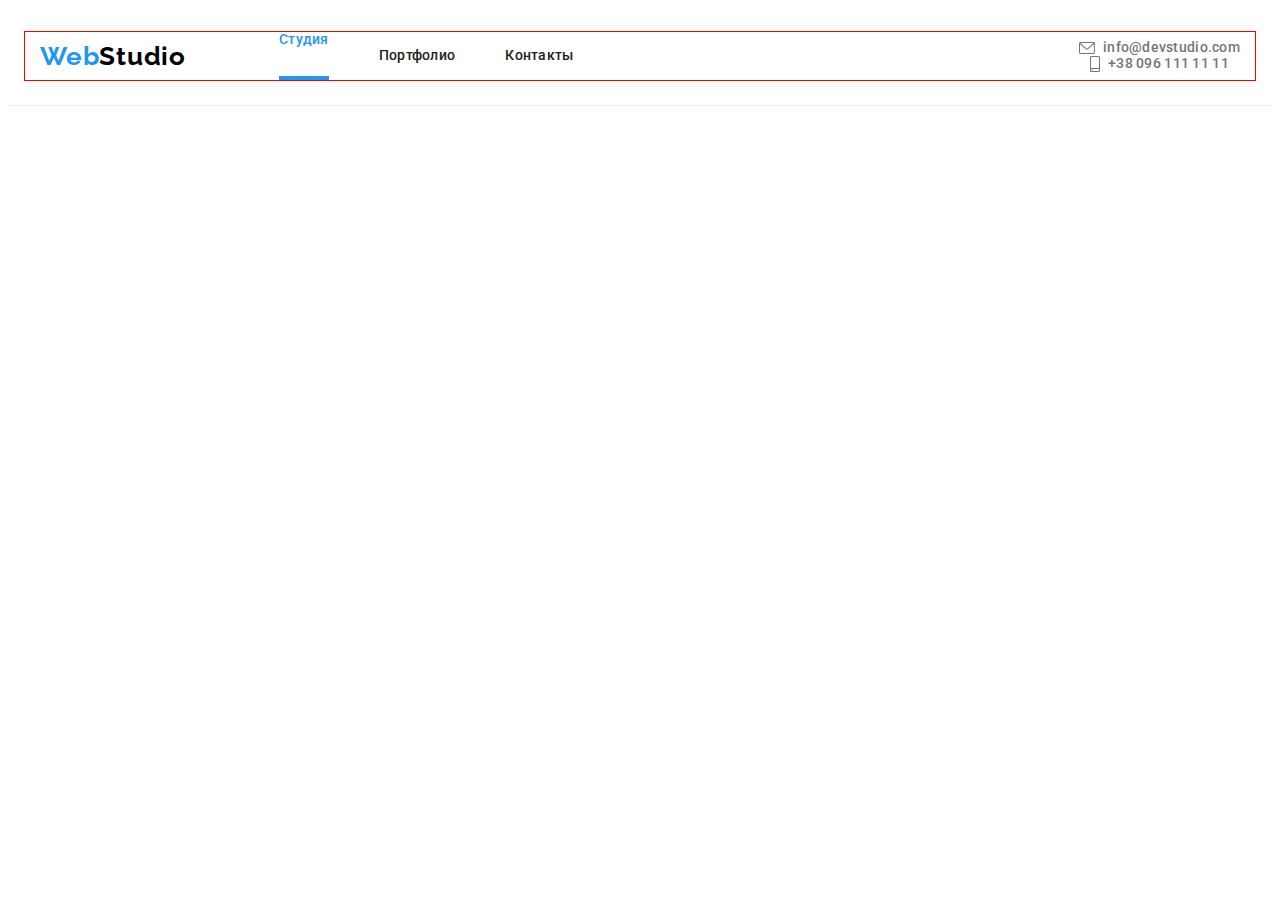
==== index.html @ 3db9a10e "hw8-1" ====
<!DOCTYPE html>
        <html lang="ru">
        <head>
            <meta charset="UTF-8">
            <meta name="viewport" content="width=device-width, initial-scale=1.0">
            <title>goit-markup-hw-01</title>
            <link rel="stylesheet" href="https://cdnjs.cloudflare.com/ajax/libs/modern-normalize/1.0.0/modern-normalize.min.css"
            integrity="sha512-ISS7cAi1PEhQ8jnbJpJZMd29NlhNj4AWYyLOSp2CE/CsHxTCu+r+t0D2yoJudVrd0/8fTVPUVDzY5Tvli75u/g=="
            crossorigin="anonymous" />
            <link rel="preconnect" href="https://fonts.gstatic.com">
            <link href="https://fonts.googleapis.com/css2?family=Raleway:wght@700&family=Roboto:wght@400;500;700;900&display=swap"
                rel="stylesheet">
            <link rel="stylesheet" href="https://cdnjs.cloudflare.com/ajax/libs/animate.css/4.1.1/animate.min.css" />
            <link rel="stylesheet" href="./css/main.min.css">
        </head>
        
        <body>
         <header class="header">
             <div class="container">
                    <nav class="navigation">
                        <a class="logo link" href="./index.html" lang="en">Web<span class="logo--theme-dark">Studio</span></a>
                            <ul class="menu list">
                                <li class="menu__item">
                                        <a class="menu__link current link" href="">Студия</a>
                                    </li>
                                <li class="menu__item">
                                        <a class="menu__link link" href="./portfolio.html">Портфолио</a>
                                    </li>
                                <li class="menu__item">
                                        <a class="menu__link link" href="">Контакты</a>
                                </li>
                            </ul>
                    </nav>
                    
                    <button class="burger-btn" type="button" data-menu-button>
                        <svg class="burger-btn__icon" width="40px" height="40px">
                            <use href="./images/icons.svg#burger"></use>
                        </svg>
                    </button>

                        <ul class="contact list">
                            <li class="contact__item">
                                <a class="contact__link link" href="mailto:info@devstudio.com">
                                    <svg class="contact__icon" width="16px" height="12px">
                                        <use href="./images/icons.svg#icon-envelope"></use>
                                    </svg>
                                    info@devstudio.com
                                </a>
                            </li>
                            <li class="contact__item">
                                <a class="contact__link link" href="tel:+380961111111">
                                    <svg class="contact__icon" width="10px" height="16px">
                                        <use href="./images/icons.svg#icon-smartphone"></use>
                                    </svg>
                                    +38 096 111 11 11
                                </a>
                            </li>
                        </ul>
                </div>


                <div class="mobile-menu" data-menu>
                    <button class="mobile-menu__close-button" type="button" data-menu-close>
                        <svg class="mobile-menu__icon" width="40px" height="40px">
                            <use href="./images/icons.svg#icon-close_modal-menu"></use>
                        </svg>
                    </button>

                    <ul class="mobile-menu__list list">
                        <li class="mobile-menu__item">
                            <a href="" class="mobile-menu__link link">Студия</a>
                        </li>
                        <li class="mobile-menu__item">
                            <a href="" class="mobile-menu__link link">Портфолио</a>
                        </li>
                        <li class="mobile-menu__item">
                            <a href="" class="mobile-menu__link link">Контакты</a>
                        </li>
                    </ul>

                <div class="contact-container">
                    <ul class="contact-menu list">
                        <li class="contact-menu__item">
                            <a href="" class="contact-menu__link link" href="+380961111111">+38 096 111 11 11</a>
                        </li>
                        <li class="contact-menu__item">
                            <a href="" class="contact-menu__link link" href="mailto:info@devstudio.com">info@devstudio.com</a>
                        </li>
                    </ul>
                </div>
                    
                    
                                

                    <ul class="social-menu list">
                        <li class="social-menu__item">
                            <a href="" class="social-menu__link link">Instagram</a>
                        </li>
                        <li class="social-menu__item">
                            <a href="" class="social-menu__link link">Twitter</a>
                        </li>
                        <li class="social-menu__item">
                            <a href="" class="social-menu__link link">Facebook</a>
                        </li>
                        <li class="social-menu__item">
                            <a href="" class="social-menu__link link">LinkedIn</a>
                        </li>
                    </ul>

                </div>
         </header>
        
<!-- 
         <main>
            <section class="hero">
                <div class="hero__container container">
                    <h1 class="hero__title">Эффективные решения для вашего бизнеса</h1>
                    <button class="modal-button" data-modal-open type="button">Заказать услугу</button>
                </div>
            </section>

           
            <section class="features">
                <div class="features__container container">
                    <h2 class="visually-hidden">Преимущества вебстудии</h2>
                    <ul class="features__list list">
                        <li class="features__item">
                            <div class="features__card">
                                <svg class="features__icon">
                                    <use href="./images/icons.svg#icon-antenna"></use>
                                </svg>
                            </div>
                            <h3 class="features__title">Внимание к деталям</h3>
                            <p class="features__description">Идейные соображения, а также начало повседневной работы по формированию позиции.</p>
                        </li>
                        <li class="features__item"> 
                            <div class="features__card">
                                <svg class="features__icon">
                                    <use href="./images/icons.svg#icon-clock"></use>
                                </svg>
                            </div>
                            <h3 class="features__title">Пунктуальность</h3>
                            <p class="features__description">Задача организации, в особенности же рамки и место обучения кадров влечет за собой.</p>
                        </li>
                        <li class="features__item">
                            <div class="features__card">
                                <svg class="features__icon">
                                    <use href="./images/icons.svg#icon-diagram"></use>
                                </svg>
                            </div>
                            <h3 class="features__title">Планирование</h3>
                            <p class="features__description">Равным образом консультация с широким активом в значительной степени обуславливает.</p>
                        </li>
                        <li class="features__item">
                            <div class="features__card">
                                <svg class="features__icon">
                                    <use href="./images/icons.svg#icon-astronaut"></use>
                                </svg>
                            </div>
                            <h3 class="features__title">Современные технологии</h3>
                            <p class="features__description">Значимость этих проблем настолько очевидна, что реализация плановых заданий.</p>
                        </li>
                    </ul>
                </div>
            </section>

            
          <section class="work"> 
              <div class="work__container container">
                    <h2 class="title">Чем мы занимаемся</h2>
                        <ul class="work__list list">
                            <li class="work__item">
                                <div class="work__thumb">
                                    <img src="./images/about_work/develop.jpg" width="370" height="294" alt="Разработка эффективных решений">
                                    <p class="work__subtitle">Десктопные приложения</p>
                                </div>
                            </li>
                            <li class="work__item">
                                <div class="work__thumb">
                                    <img src="./images/about_work/mobile.jpg" width="370" height="294" alt="Мобильны приложения">
                                    <p class="work__subtitle">Мобильные приложения</p>
                                </div>
                            </li>
                            <li class="work__item">
                                <div class="work__thumb">
                                    <img src="./images/about_work/color.jpg" width="370" height="294" alt="Графика">
                                    <p class="work__subtitle">Дизайнерские решения</p>
                                </div>
                            </li>
                        </ul>
                </div>
          </section>

           
          <section class="team">
                <div class="team-container container">
                    <h2 class="title">Наша команда</h2>
                    <ul class="team__list list">
                        <li class="team__item">
                        <img src="./images/team/Igor.jpg" width="270" height="260" alt="Продакт менеджер">
                            <div class="team__card">
                                <h3 class="team__name">Игорь Демьяненко</h3>
                                <p class="team__position" lang="en">Product Designer</p>
                                <ul class="social list">
                                    <li class="social__item">
                                        <a href="" class="social__link link">
                                            <svg class="social__icon" width="20px" height="20px">
                                                <use href="./images/icons.svg#icon-instagram"></use>
                                            </svg>
                                        </a>
                                    </li>
                                    <li class="social__item">
                                        <a href="" class="social__link link">
                                            <svg class="social__icon" width="20px" height="20px">
                                                <use href="./images/icons.svg#icon-twitter"></use>
                                            </svg>
                                        </a>
                                    </li>
                                    <li class="social__item">
                                        <a href="" class="social__link link">
                                            <svg class="social__icon" width="20px" height="20px">
                                                <use href="./images/icons.svg#icon-facebook"></use>
                                            </svg>
                                        </a>
                                    </li>
                                    <li class="social__item">
                                        <a href="" class="social__link link">
                                            <svg class="social__icon" width="20px" height="20px">
                                                <use href="./images/icons.svg#icon-linkedin"></use>
                                            </svg>
                                        </a>
                                    </li>
                                </ul>
                            </div>
                        </li>
                        <li class="team__item">
                            <img src="./images/team/Olga.jpg" width="270" height="260" alt="Фронтэнд разработчик">
                            <div class="team__card">
                                <h3 class="team__name">Ольга Репина</h3>
                                <p class="team__position" lang="en">Frontend Developer</p>
                                <ul class="social list">
                                    <li class="social__item">
                                        <a href="" class="social__link link">
                                            <svg class="social__icon" width="20px" height="20px">
                                                <use href="./images/icons.svg#icon-instagram"></use>
                                            </svg>
                                        </a>
                                    </li>
                                    <li class="social__item">
                                        <a href="" class="social__link link">
                                            <svg class="social__icon" width="20px" height="20px">
                                                <use href="./images/icons.svg#icon-twitter"></use>
                                            </svg>
                                        </a>
                                    </li>
                                    <li class="social__item">
                                        <a href="" class="social__link link">
                                            <svg class="social__icon" width="20px" height="20px">
                                                <use href="./images/icons.svg#icon-facebook"></use>
                                            </svg>
                                        </a>
                                    </li>
                                    <li class="social__item">
                                        <a href="" class="social__link link">
                                            <svg class="social__icon" width="20px" height="20px">
                                                <use href="./images/icons.svg#icon-linkedin"></use>
                                            </svg>
                                        </a>
                                    </li>
                                </ul>
                            </div>
                        </li>
                        <li class="team__item">
                            <img src="./images/team/Nick.jpg" width="270" height="260" alt="Маркетолог">
                            <div class="team__card">
                                <h3 class="team__name">Николай Тарасов</h3>
                                <p class="team__position" lang="en">Marketing</p>
                            <ul class="social list">
                                <li class="social__item">
                                    <a href="" class="social__link link">
                                        <svg class="social__icon" width="20px" height="20px">
                                            <use href="./images/icons.svg#icon-instagram"></use>
                                        </svg>
                                    </a>
                                </li>
                                <li class="social__item">
                                    <a href="" class="social__link link">
                                        <svg class="social__icon" width="20px" height="20px">
                                            <use href="./images/icons.svg#icon-twitter"></use>
                                        </svg>
                                    </a>
                                </li>
                                <li class="social__item">
                                    <a href="" class="social__link link">
                                        <svg class="social__icon" width="20px" height="20px">
                                            <use href="./images/icons.svg#icon-facebook"></use>
                                        </svg>
                                    </a>
                                </li>
                                <li class="social__item">
                                    <a href="" class="social__link link">
                                        <svg class="social__icon" width="20px" height="20px">
                                            <use href="./images/icons.svg#icon-linkedin"></use>
                                        </svg>
                                    </a>
                                </li>
                            </ul>
                            </div>
                        </li>
                        <li class="team__item">
                            <img src="./images/team/Misha.jpg" width="270" height="260" alt="Дизайнер"> 
                            <div class="team__card">
                                <h3 class="team__name">Михаил Ермаков</h3>
                                <p class="team__position" lang="en">UI Designer</p>
                            <ul class="social list">
                                <li class="social__item">
                                    <a href="" class="social__link link">
                                        <svg class="social__icon" width="20px" height="20px">
                                            <use href="./images/icons.svg#icon-instagram"></use>
                                        </svg>
                                    </a>
                                </li>
                                <li class="social__item">
                                    <a href="" class="social__link link">
                                        <svg class="social__icon" width="20px" height="20px">
                                            <use href="./images/icons.svg#icon-twitter"></use>
                                        </svg>
                                    </a>
                                </li>
                                <li class="social__item">
                                    <a href="" class="social__link link">
                                        <svg class="social__icon" width="20px" height="20px">
                                            <use href="./images/icons.svg#icon-facebook"></use>
                                        </svg>
                                    </a>
                                </li>
                                <li class="social__item">
                                    <a href="" class="social__link link">
                                        <svg class="social__icon" width="20px" height="20px">
                                            <use href="./images/icons.svg#icon-linkedin"></use>
                                        </svg>
                                    </a>
                                </li>
                            </ul>
                            </div>
                        </li>
                    </ul>
                </div>
          </section>

          
            <section class="client">
                <div class="client__container container">
                    <h2 class="client__title title">Постоянные клиенты</h2>
                    <ul class="client__list list">
                        <li class="client__item">
                            <a class="client__link link" href="">
                                <svg class="client__icon" width="45px" height="50px">
                                    <use href="./images/icons.svg#icon-logo-1"></use>
                                </svg>
                            </a>
                        </li>
                        <li class="client__item">
                            <a class="client__link link" href="">
                                <svg class="client__icon" width="40px" height="52px">
                                    <use href="./images/icons.svg#icon-logo-2"></use>
                                </svg>
                            </a>
                        </li>
                        <li class="client__item">
                            <a class="client__link link" href="">
                                <svg class="client__icon" width="41px" height="43px">
                                    <use href="./images/icons.svg#icon-logo-3"></use>
                                </svg>
                            </a>
                        </li>
                        <li class="client__item">
                            <a class="client__link link" href="">
                                <svg class="client__icon" width="80px" height="42px">
                                    <use href="./images/icons.svg#icon-logo-4"></use>
                                </svg>
                            </a>
                        </li>
                        <li class="client__item">
                            <a class="client__link link" href="">
                                <svg class="client__icon" width="59px" height="47px">
                                    <use href="./images/icons.svg#icon-logo-5"></use>
                                </svg>
                            </a>
                        </li>
                        <li class="client__item">
                            <a class="client__link link" href="">
                                <svg class="client__icon" width="89px" height="45px">
                                    <use href="./images/icons.svg#icon-logo-6"></use>
                                </svg>
                            </a>
                        </li>
                    </ul>
                </div>
            </section>

         </main>
          

         <footer class="footer">
            <div class="footer__container container">
                <div class="location">

                    <div class="footer-logo">
                        <a class="logo link" href="./index.html" lang="en">Web<span class="logo--theme-light">Studio</span></a>
                    </div>

                    <address class="address">
                        <ul class="address__list list">
                            <li class="adress__item">
                                <a class="contact-adress link" href="https://goo.gl/maps/8bbEBqnTATMpC2DeA" target="_blank"
                                        rel="noopener noreferrer">г. Киев, пр-т Леси Украинки, 26</a>
                            </li>
                            <li class="adress__item">
                                 <a class="contact-info link" href="mailto:info@example.com">info@example.com</a>
                            </li>
                            <li class="adress__item">
                                <a class="contact-info link" href="tel:+380991111111=">+38 099 111 11 11</a>
                            </li>
                        </ul>
                    </address>

                </div>

                <div class="appeal">
                    <b class="apeal__title">присоединяйтесь</b>
                    <ul class="footer-social__list list">
                        <li class="footer-social__item">
                            <a class="footer-social__link link" href="">
                                <svg class="footer-social__icon" width="20px" height="20px">
                                    <use href="./images/icons.svg#icon-instagram"></use>
                                </svg>
                            </a>
                        </li>
                        <li class="footer-social__item">
                            <a class="footer-social__link link" href="">
                                <svg class="footer-social__icon" width="20px" height="20px">
                                    <use href="./images/icons.svg#icon-twitter"></use>
                                </svg>
                            </a>
                        </li>
                        <li class="footer-social__item">
                            <a class="footer-social__link link" href="">
                                <svg class="footer-social__icon" width="20px" height="20px">
                                    <use href="./images/icons.svg#icon-facebook"></use>
                                </svg>
                            </a>
                        </li>
                        <li class="footer-social__item">
                            <a class="footer-social__link link" href="">
                                <svg class="footer-social__icon" width="20px" height="20px">
                                    <use href="./images/icons.svg#icon-linkedin"></use>
                                </svg>
                            </a>
                        </li>
                    </ul>
                </div>
            
                <div class="subscription">
                    <b class="subscription__title">Подпишитесь на рассылку</b>
                    <form>
                        <input class="subscription__input" type="email" name="email" placeholder="Email">

                        <button class="subscription__button" type="submit">Подписаться
                            <svg class="subscription__icon" width="24px" height="24px">
                                <use href=./images/icons.svg#icon-icon-send></use>
                            </svg>
                        </button>
                    </form>
                </div>
            </div>


         </footer>

        <div class="backdrop is-hidden" data-modal>
            <div class="modal">
                <button class="modal__close-btn" data-modal-close type="button">
                    <svg class="modal__icon">
                        <use href=./images/icons.svg#icon-close-black-18dp-2-1></use>
                    </svg>
                </button>
                <form class="modal__form" autocomplete="off">
                    <b class="modal__title">Оставьте свои данные, мы вам перезвоним</b>
                    <label class="modal__label">
                        Имя
                        <span class="modal__wrapper">
                            <input class="modal__input" type="text" name="user-name" required minlength="2">
                            <svg class="modal__icon-info" width="18px" height="18px">
                                <use href=./images/icons.svg#icon-person-black-18dp-1></use>
                            </svg>
                        </span>
                
                    </label>
                    <label class="modal__label">
                        Телефон
                        <span class="modal__wrapper">
                            <input class="modal__input" type="tel" name="tel" required pattern="[0-9]{3}-[0-9]{3}-[0-9]{2}-[0-9]{2}" title="050-111-11-11">
                            <svg class="modal__icon-info" width="18px" height="18px">
                                <use href=./images/icons.svg#icon-phone-black-18dp-1></use>
                            </svg>
                        </span>

                        
                    </label>
                    <label class="modal__label">
                        Почта
                        <span class="modal__wrapper">
                            <input class="modal__input" type="email" name="email" required>
                            <svg class="modal__icon-info" width="18px" height="18px">
                                <use href=./images/icons.svg#icon-email-black-18dp-1></use>
                            </svg>
                        </span>

                    
                    </label>
                    <label class="modal__label">
                        Комментарий
                    <textarea class="modal__comment" name="comment" placeholder="Введите текст"></textarea>
                    </label>
                    <div class="modal__agremeent">
                        <input type="checkbox" id="user-term" name="user-term" class="modal__checkbox visually-hidden">
                        <label for="user-term" class="modal__label-check">Соглашаюсь с рассылкой и принимаю&nbsp;<a href="">Условия
                                договора</a></label>
                    </div>
                    
                    <button class="modal__send" type="submit">Отправить</button>
                </form>

            </div>

        </div>

        <script src="./js/modal.js"></script> -->

        <script src="./js/mobile-menu.js"></script>
        </body>
        
        </html>
---- css/main.min.css ----
:root{--main-font: "Roboto", sans-serif;--secondary-font: "Raleway", sans-serif;--accent-color: #2196f3;--accent-text-color: #757575;--accent-title-color: #212121;--primary-white-color: #ffffff;--footer-background-color: #2f303a;--secondary-background-color: #f5f4fa;--section-padding-bottom: 49px;--icon-color: #afb1b8}.visually-hidden{position:absolute !important;clip:rect(1px 1px 1px 1px);clip:rect(1px, 1px, 1px, 1px);padding:0 !important;border:0 !important;height:1px !important;width:1px !important;overflow:hidden}body{font-family:var(--main-font)}h1,h2,h3,h4,h5,h6,p{margin:0}ul,ol{margin:0;padding:0}img{display:block}.link{text-decoration:none}.list{list-style:none}.address{font-style:normal}.container{padding-right:15px;padding-left:15px}.header .container{display:-webkit-box;display:-ms-flexbox;display:flex;-webkit-box-align:center;-ms-flex-align:center;align-items:center;-webkit-box-pack:justify;-ms-flex-pack:justify;justify-content:space-between;outline:1px solid red}@media screen and (min-width: 480px){.container{width:480px;margin:0 auto}}@media screen and (min-width: 768px){.container{width:768px;margin:0 auto}}@media screen and (min-width: 1200px){.container{width:1200px;margin:0 auto}}.modal-button{min-width:200px;padding-top:10px;padding-bottom:10px;padding-left:32px;padding-right:32px;font-size:16px;font-weight:700;line-height:1.88;letter-spacing:.06em;display:-webkit-box;display:-ms-flexbox;display:flex;-webkit-box-align:center;-ms-flex-align:center;align-items:center;text-align:center;letter-spacing:0.06em;color:var(--primary-white-color);cursor:pointer;background-color:var(--accent-color);border-radius:4px;margin:auto;border:1px solid transparent}.social__icon{fill:var(--icon-color);-webkit-transition:fill 250ms cubic-bezier(0.4, 0, 0.2, 1);transition:fill 250ms cubic-bezier(0.4, 0, 0.2, 1)}.social__link:hover .social__icon,.social__link:focus .social__icon{fill:var(--primary-white-color)}.social{display:-webkit-box;display:-ms-flexbox;display:flex;-webkit-box-align:center;-ms-flex-align:center;align-items:center;-webkit-box-pack:justify;-ms-flex-pack:justify;justify-content:space-between;padding-right:32px;padding-left:32px}.social__link{display:-webkit-box;display:-ms-flexbox;display:flex;width:44px;-webkit-box-pack:center;-ms-flex-pack:center;justify-content:center;-webkit-box-align:center;-ms-flex-align:center;align-items:center;height:44px;border-radius:50%;-webkit-transition:background-color 250ms cubic-bezier(0.4, 0, 0.2, 1);transition:background-color 250ms cubic-bezier(0.4, 0, 0.2, 1)}.social__link:hover,.social__link:focus{background-color:var(--accent-color)}.title{font-weight:700;font-size:36px;line-height:1.17;text-align:center;letter-spacing:0.03em;color:var(--accent-title-color)}.team .title{margin-bottom:var(--section-padding-bottom)}.work .title{margin-bottom:var(--section-padding-bottom)}@media screen and (max-width: 767px){.menu__item{display:none}.contact{display:none}.burger-btn{background-color:transparent;border:none;padding:0}.burger-btn__icon:hover,.burger-btn__icon:focus{fill:var(--accent-color)}.mobile-menu{position:fixed;top:0;left:50%;width:100vw;max-width:480px;height:100vh;padding:48px 40px;background-color:var(--primary-white-color);-webkit-transform:translateY(-100%) translateX(-50%);transform:translateY(-100%) translateX(-50%);-webkit-transition:-webkit-transform 250ms cubic-bezier(0.4, 0, 0.2, 1);transition:-webkit-transform 250ms cubic-bezier(0.4, 0, 0.2, 1);transition:transform 250ms cubic-bezier(0.4, 0, 0.2, 1);transition:transform 250ms cubic-bezier(0.4, 0, 0.2, 1), -webkit-transform 250ms cubic-bezier(0.4, 0, 0.2, 1)}.mobile-menu__close-button{position:absolute;top:10px;right:15px;background-color:transparent;border:none;padding:0}.is-open{-webkit-transform:translateY(0) translateX(-50%);transform:translateY(0) translateX(-50%)}.mobile-menu__link{font-family:var(--main-font);font-weight:500;font-size:40px;line-height:47px;letter-spacing:0.02em;color:var(--accent-title-color);-webkit-transition:color 250ms cubic-bezier(0.4, 0, 0.2, 1);transition:color 250ms cubic-bezier(0.4, 0, 0.2, 1)}.mobile-menu__link:hover,.mobile-menu__link:focus{color:var(--accent-color)}.mobile-menu__icon{-webkit-transition:color 250ms cubic-bezier(0.4, 0, 0.2, 1);transition:color 250ms cubic-bezier(0.4, 0, 0.2, 1)}.mobile-menu__icon:hover,.mobile-menu__icon:focus{fill:var(--accent-color)}.contact-menu__link{font-family:var(--main-font);font-weight:500;font-size:34px;line-height:40px;letter-spacing:0.02em;color:var(--accent-text-color);-webkit-transition:color 250ms cubic-bezier(0.4, 0, 0.2, 1);transition:color 250ms cubic-bezier(0.4, 0, 0.2, 1)}.contact-menu__link:last-child{font-family:var(--main-font);font-weight:500;font-size:24px;line-height:28px;letter-spacing:0.02em;color:var(--accent-text-color)}.contact-menu__link:hover,.contact-menu__link:focus{color:var(--accent-color)}.social-menu{display:-webkit-box;display:-ms-flexbox;display:flex;-webkit-box-align:center;-ms-flex-align:center;align-items:center}.mobile-menu__item:not(:last-child){margin-bottom:32px}.social-menu__link{font-family:var(--main-font);font-weight:500;font-size:18px;line-height:22px;letter-spacing:0.02em;color:var(--accent-color)}.social-menu__item:not(:last-child)::after{display:inline-block;content:"";width:22px;height:0;margin-right:0 10px;border:1px solid rgba(33,33,33,0.2);-webkit-transform:rotate(90deg);transform:rotate(90deg);color:var(--accent-text-color)}.contact-container{margin-top:302px;margin-bottom:64px}.contact-menu__item:not(:last-child){margin-bottom:32px}}@media screen and (min-width: 768px){.burger-btn{display:none}.mobile-menu{display:none}.navigation{display:-webkit-box;display:-ms-flexbox;display:flex;-webkit-box-align:center;-ms-flex-align:center;align-items:center}.menu__item{display:-webkit-box;display:-ms-flexbox;display:flex}.menu{display:-webkit-box;display:-ms-flexbox;display:flex;-webkit-box-align:center;-ms-flex-align:center;align-items:center;margin-left:88px}.menu__item:not(:last-child){margin-right:50px}.menu__link{font-weight:500;font-size:14px;line-height:1.14;letter-spacing:0.02em;color:var(--accent-title-color);-webkit-transition:color 250ms cubic-bezier(0.4, 0, 0.2, 1);transition:color 250ms cubic-bezier(0.4, 0, 0.2, 1)}.menu__link:hover,.menu__link:focus{color:var(--accent-color)}.current{color:var(--accent-color)}}.menu .current{position:relative;display:inline;padding-bottom:32px}.menu .current::after{content:"";position:absolute;left:0;bottom:0;width:100%;height:4px;display:block;background-color:var(--accent-color)}@media screen and (min-width: 1200px){.menu{display:-webkit-box;display:-ms-flexbox;display:flex;-webkit-box-align:center;-ms-flex-align:center;align-items:center;margin-left:93px}.menu__item:not(:last-child){margin-right:50px}}.menu .current{position:relative;padding-bottom:32px}.menu .current::after{content:"";position:absolute;left:0;bottom:0;width:100%;height:4px;display:block;background-color:var(--accent-color)}@media screen and (min-width: 768px){.contact__link{font-size:14px;font-weight:500;line-height:1.14;letter-spacing:.02em;color:var(--accent-text-color);display:-webkit-box;display:-ms-flexbox;display:flex;-webkit-box-align:center;-ms-flex-align:center;align-items:center;-webkit-box-pack:center;-ms-flex-pack:center;justify-content:center;-webkit-transition:color 250ms cubic-bezier(0.4, 0, 0.2, 1);transition:color 250ms cubic-bezier(0.4, 0, 0.2, 1)}.contact__link:hover,.contact__link:focus{color:var(--accent-color)}.contact__icon{margin-right:8px;fill:var(--accent-text-color)}}.footer-logo{margin-bottom:20px}.location{margin-right:70px}.logo{font-family:var(--secondary-font);font-size:26px;font-weight:700;line-height:1.19;letter-spacing:.03em;color:var(--accent-color)}.logo--theme-dark{color:#000000}.logo--theme-light{color:var(--primary-white-color)}.adress__item:not(:last-child){margin-bottom:9px}.apeal__title{font-family:var(--main-font);font-size:14px;font-weight:700;line-height:1.14;letter-spacing:.03em;text-transform:uppercase;color:var(--primary-white-color);display:-webkit-box;display:-ms-flexbox;display:flex;margin-bottom:20px}.footer-social__item:not(:last-child){margin-right:10px}.contact-adress{font-weight:500;font-size:14px;line-height:1.71;letter-spacing:0.03em;color:var(--primary-white-color)}.contact-info{font-weight:500;font-size:14px;line-height:1.71;letter-spacing:0.03em;color:rgba(255,255,255,0.6)}.subscription__title{font-family:var(--main-font);font-size:14px;font-weight:700;line-height:1.14;letter-spacing:.03em;text-transform:uppercase;color:var(--primary-white-color);display:block;margin-bottom:20px}.subscription{margin-left:93px}.input{font-family:var(--main-font);font-weight:500;font-size:16px;line-height:1.25;display:-webkit-inline-box;display:-ms-inline-flexbox;display:inline-flex;-webkit-box-align:center;-ms-flex-align:center;align-items:center;letter-spacing:0.03em;color:rgba(255,255,255,0.6)}.subscription__input{display:-webkit-inline-box;display:-ms-inline-flexbox;display:inline-flex;margin-right:12px;color:var(--primary-white-color);width:358px;height:50px;padding-top:15px;padding-bottom:15px;padding-left:16px;background:var(--footer-background-color);border:1px solid rgba(255,255,255,0.3);-webkit-filter:drop-shadow(0px 4px 4px rgba(0,0,0,0.15));filter:drop-shadow(0px 4px 4px rgba(0,0,0,0.15));border-radius:4px}.subscription__button{display:-webkit-inline-box;display:-ms-inline-flexbox;display:inline-flex;-webkit-box-align:center;-ms-flex-align:center;align-items:center;min-width:200px;height:50px;font-family:var(--main-font);font-size:16px;font-weight:700;line-height:1.88;letter-spacing:.06em;text-align:center;background:#2196f3;-webkit-box-shadow:0px 4px 4px rgba(0,0,0,0.15);box-shadow:0px 4px 4px rgba(0,0,0,0.15);border-radius:4px;border-color:transparent;color:#ffffff;padding-top:10px;padding-bottom:10px;padding-left:29px}.subscription__icon{margin-left:10px;fill:var(--primary-white-color)}.footer-social__link{display:-webkit-box;display:-ms-flexbox;display:flex;-webkit-box-align:center;-ms-flex-align:center;align-items:center;-webkit-box-pack:center;-ms-flex-pack:center;justify-content:center;width:44px;height:44px;border-radius:50%;background-color:rgba(255,255,255,0.1);-webkit-transition:background-color 250ms cubic-bezier(0.4, 0, 0.2, 1);transition:background-color 250ms cubic-bezier(0.4, 0, 0.2, 1)}.footer-social__link:hover,.footer-social__link:focus{background-color:var(--accent-color)}.footer-social__list{display:-webkit-box;display:-ms-flexbox;display:flex;-webkit-box-align:center;-ms-flex-align:center;align-items:center}.footer-social__icon{width:20px;height:20px;fill:var(--primary-white-color)}.backdrop{position:fixed;top:0;left:0;width:100vw;height:100vh;background:rgba(0,0,0,0.2);-webkit-transition:opacity 250ms cubic-bezier(0.4, 0, 0.2, 1),visibility 250ms cubic-bezier(0.4, 0, 0.2, 1),pointer-events 250ms;transition:opacity 250ms cubic-bezier(0.4, 0, 0.2, 1),visibility 250ms cubic-bezier(0.4, 0, 0.2, 1),pointer-events 250ms}.modal{position:absolute;top:50%;left:50%;-webkit-transform:translate(-50%, -50%);transform:translate(-50%, -50%);width:528px;height:581px;background:#ffffff;-webkit-box-shadow:0px 1px 3px rgba(0,0,0,0.12),0px 1px 1px rgba(0,0,0,0.14),0px 2px 1px rgba(0,0,0,0.2);box-shadow:0px 1px 3px rgba(0,0,0,0.12),0px 1px 1px rgba(0,0,0,0.14),0px 2px 1px rgba(0,0,0,0.2);border-radius:4px}.modal__close-btn{position:absolute;top:8px;right:8px;border-radius:50%;border:1px solid rgba(0,0,0,0.1);height:30px;cursor:pointer;background:transparent}.modal__icon{width:18px;height:18px;fill:#000000;display:-webkit-box;display:-ms-flexbox;display:flex;-webkit-box-pack:center;-ms-flex-pack:center;justify-content:center;-webkit-box-align:center;-ms-flex-align:center;align-items:center;-webkit-transition:fill 250ms cubic-bezier(0.4, 0, 0.2, 1);transition:fill 250ms cubic-bezier(0.4, 0, 0.2, 1)}.modal__icon:hover,.modal__icon:focus{fill:var(--accent-color)}.is-hidden{opacity:0;visibility:hidden;pointer-events:none}.modal__form{display:-webkit-box;display:-ms-flexbox;display:flex;-webkit-box-orient:vertical;-webkit-box-direction:normal;-ms-flex-direction:column;flex-direction:column;padding:40px}.modal__title{font-family:var(--main-font);font-weight:700;font-size:20px;line-height:1.15;text-align:center;letter-spacing:0.03em;color:#212121;display:block;margin-bottom:12px}.modal__label{font-family:var(--main-font);font-weight:500;font-size:12px;line-height:1.17;letter-spacing:0.01em;color:#757575;margin-bottom:10px}.modal__input{width:100%;height:40px;border:1px solid rgba(33,33,33,0.2);border-radius:4px;padding-left:42px;-webkit-transform:border-color 250ms cubic-bezier(0.4, 0, 0.2, 1);transform:border-color 250ms cubic-bezier(0.4, 0, 0.2, 1)}.modal__input:focus{outline:none;border-color:var(--accent-color)}.modal__comment{width:100%;height:120px;border:1px solid rgba(33,33,33,0.2);border-radius:4px;padding:12px 16px;resize:none;margin-top:4px;-webkit-transform:border-color 250ms cubic-bezier(0.4, 0, 0.2, 1);transform:border-color 250ms cubic-bezier(0.4, 0, 0.2, 1)}.modal__comment::-webkit-input-placeholder{color:rgba(117,117,117,0.5)}.modal__comment:-ms-input-placeholder{color:rgba(117,117,117,0.5)}.modal__comment::-ms-input-placeholder{color:rgba(117,117,117,0.5)}.modal__comment::placeholder{color:rgba(117,117,117,0.5)}.modal__comment:focus{outline:none;border-color:var(--accent-color)}.modal__label-check{display:-webkit-box;display:-ms-flexbox;display:flex;-webkit-box-align:center;-ms-flex-align:center;align-items:center;font-family:var(--main-font);font-weight:500;font-size:14px;line-height:1.71;letter-spacing:0.03em;color:#757575;margin-bottom:30px}.modal__label-check::before{content:"";display:block;width:16px;height:15px;outline:1px solid #000000;cursor:pointer;margin-right:8px;border-radius:2px;-webkit-transform:border-color 250ms cubic-bezier(0.4, 0, 0.2, 1);transform:border-color 250ms cubic-bezier(0.4, 0, 0.2, 1)}.modal__checkbox:checked+.modal__label-check::before{background-image:url(../images/modal/icon-check.svg);background-color:var(--accent-color);background-position:center;border-radius:2px;outline:none}.modal__checkbox:focus+.modal__label-check::before{border:2px solid;border-color:var(--accent-color)}.modal__checkbox{border-radius:2px}.modal__label-check a{color:var(--accent-color)}.modal__send{display:-webkit-box;display:-ms-flexbox;display:flex;-webkit-box-align:center;-ms-flex-align:center;align-items:center;-webkit-box-pack:center;-ms-flex-pack:center;justify-content:center;padding:10px 55px;text-align:center;font-family:var(--main-font);font-size:16px;font-weight:700;line-height:1.88;letter-spacing:.06em;margin:0 auto;color:#ffffff;background:var(--accent-color);-webkit-box-shadow:0px 4px 4px rgba(0,0,0,0.15);box-shadow:0px 4px 4px rgba(0,0,0,0.15);border-radius:4px;border-color:transparent}.modal__wrapper{position:relative;display:block;margin-top:4px}.modal__icon-info{position:absolute;top:50%;left:12px;display:block;-webkit-transform:translateY(-50%);transform:translateY(-50%);-webkit-transform:fill 250ms cubic-bezier(0.4, 0, 0.2, 1);transform:fill 250ms cubic-bezier(0.4, 0, 0.2, 1)}.modal__input:focus+.modal__icon-info{fill:var(--accent-color)}.modal__agremeent{display:-webkit-box;display:-ms-flexbox;display:flex;-webkit-box-align:center;-ms-flex-align:center;align-items:center;-webkit-box-pack:center;-ms-flex-pack:center;justify-content:center}.header{padding-top:16px;padding-bottom:16px}@media screen and (min-width: 768px){.header{padding-top:26px;padding-bottom:26px}}@media screen and (min-width: 1200px){.header{padding-top:24px;padding-bottom:25px;border-bottom:1px solid #ececec}}.hero__title{font-weight:900;font-family:var(--main-font);font-size:44px;line-height:1.36;text-align:center;letter-spacing:0.06em;text-transform:uppercase;margin-bottom:30px;color:var(--primary-white-color);max-width:696px;margin:0 auto;margin-bottom:50px}.hero{padding-top:200px;padding-bottom:200px;text-align:center;max-width:1600px;margin:0 auto;background-color:var(--footer-background-color);background-image:-webkit-gradient(linear, left top, left bottom, from(rgba(47,48,58,0.4)), to(rgba(47,48,58,0.4))),url(../images/hero/hero.jpg);background-image:linear-gradient(rgba(47,48,58,0.4), rgba(47,48,58,0.4)),url(../images/hero/hero.jpg);background-repeat:no-repeat;background-size:cover}.features__list{display:-webkit-box;display:-ms-flexbox;display:flex;margin-left:-30px;margin-top:-30px}.features__item{margin-left:30px;margin-top:30px;-ms-flex-preferred-size:calc(100% / 4 - 30px);flex-basis:calc(100% / 4 - 30px)}.features__title{font-size:14px;font-weight:700;line-height:1.14;letter-spacing:.03em;text-transform:uppercase;color:var(--accent-title-color);margin-bottom:10px}.features__description{font-weight:400;font-size:14px;line-height:1.71;letter-spacing:0.03em;color:var(--accent-text-color)}.features{padding-top:94px;padding-bottom:94px}.features__card{display:-webkit-box;display:-ms-flexbox;display:flex;-webkit-box-align:center;-ms-flex-align:center;align-items:center;-webkit-box-pack:center;-ms-flex-pack:center;justify-content:center;width:270px;height:120px;margin-bottom:30px;background-color:var(--secondary-background-color)}.features__icon{width:70px;height:70px}.work__list{display:-webkit-box;display:-ms-flexbox;display:flex;margin-left:-30px;margin-top:-30px}.work__item{margin-left:30px;margin-top:30px;-ms-flex-preferred-size:calc(100% / 3 - 30px);flex-basis:calc(100% / 3 - 30px)}.work__thumb{position:relative}.work{padding-bottom:94px}.work__subtitle{position:absolute;bottom:0;left:0;width:370px;height:70px;padding-top:27px;background:rgba(47,48,58,0.8);font-family:var(--main-font);font-size:14px;font-weight:700;line-height:1.14;letter-spacing:.03em;text-align:center;text-transform:uppercase;color:#ffffff}.team__name{font-weight:500;font-size:16px;line-height:1.19;text-align:center;letter-spacing:0.03em;color:var(--accent-title-color);margin-bottom:9px}.team{background-color:var(--secondary-background-color);padding-top:95px;padding-bottom:95px}.team__list{display:-webkit-box;display:-ms-flexbox;display:flex;margin-left:-30px;margin-top:-30px}.team__item{margin-left:30px;margin-top:30px;-ms-flex-preferred-size:calc(100% / 4 - 30px);flex-basis:calc(100% / 4 - 30px)}.team__card{padding-top:30px;padding-bottom:30px;background-color:#fff;-webkit-box-shadow:0px 1px 3px rgba(0,0,0,0.12),0px 1px 1px rgba(0,0,0,0.14),0px 2px 1px rgba(0,0,0,0.2);box-shadow:0px 1px 3px rgba(0,0,0,0.12),0px 1px 1px rgba(0,0,0,0.14),0px 2px 1px rgba(0,0,0,0.2);border-radius:0px 0px 4px 4px}.team__position{font-weight:500;font-size:16px;line-height:1.19;text-align:center;letter-spacing:0.03em;color:var(--accent-text-color);margin-bottom:16px}.client{padding-top:94px;padding-bottom:94px}.client__list{display:-webkit-box;display:-ms-flexbox;display:flex;margin-top:-30px;margin-left:-30px}.client__item{margin-top:30px;margin-left:30px;-ms-flex-preferred-size:calc(100% / 6 - 30px);flex-basis:calc(100% / 6 - 30px);height:90px;border:1px solid #afb1b8}.client__link{display:-webkit-box;display:-ms-flexbox;display:flex;-webkit-box-align:center;-ms-flex-align:center;align-items:center;-webkit-box-pack:center;-ms-flex-pack:center;justify-content:center;border-radius:4px;width:100%;height:100%;-webkit-transition:border 250ms cubic-bezier(0.4, 0, 0.2, 1);transition:border 250ms cubic-bezier(0.4, 0, 0.2, 1)}.client__link:hover,.client__link:focus{border:1px solid var(--accent-color)}.client__title{margin-bottom:50px}.client__icon{fill:var(--icon-color);-webkit-transition:fill 250ms cubic-bezier(0.4, 0, 0.2, 1);transition:fill 250ms cubic-bezier(0.4, 0, 0.2, 1)}.client__link:hover .client__icon,.client__link:focus .client__icon{fill:var(--accent-color)}.footer{background-color:var(--footer-background-color);padding-top:60px;padding-bottom:60px}.footer__container{display:-webkit-box;display:-ms-flexbox;display:flex;-webkit-box-align:baseline;-ms-flex-align:baseline;align-items:baseline}
/*# sourceMappingURL=main.min.css.map */
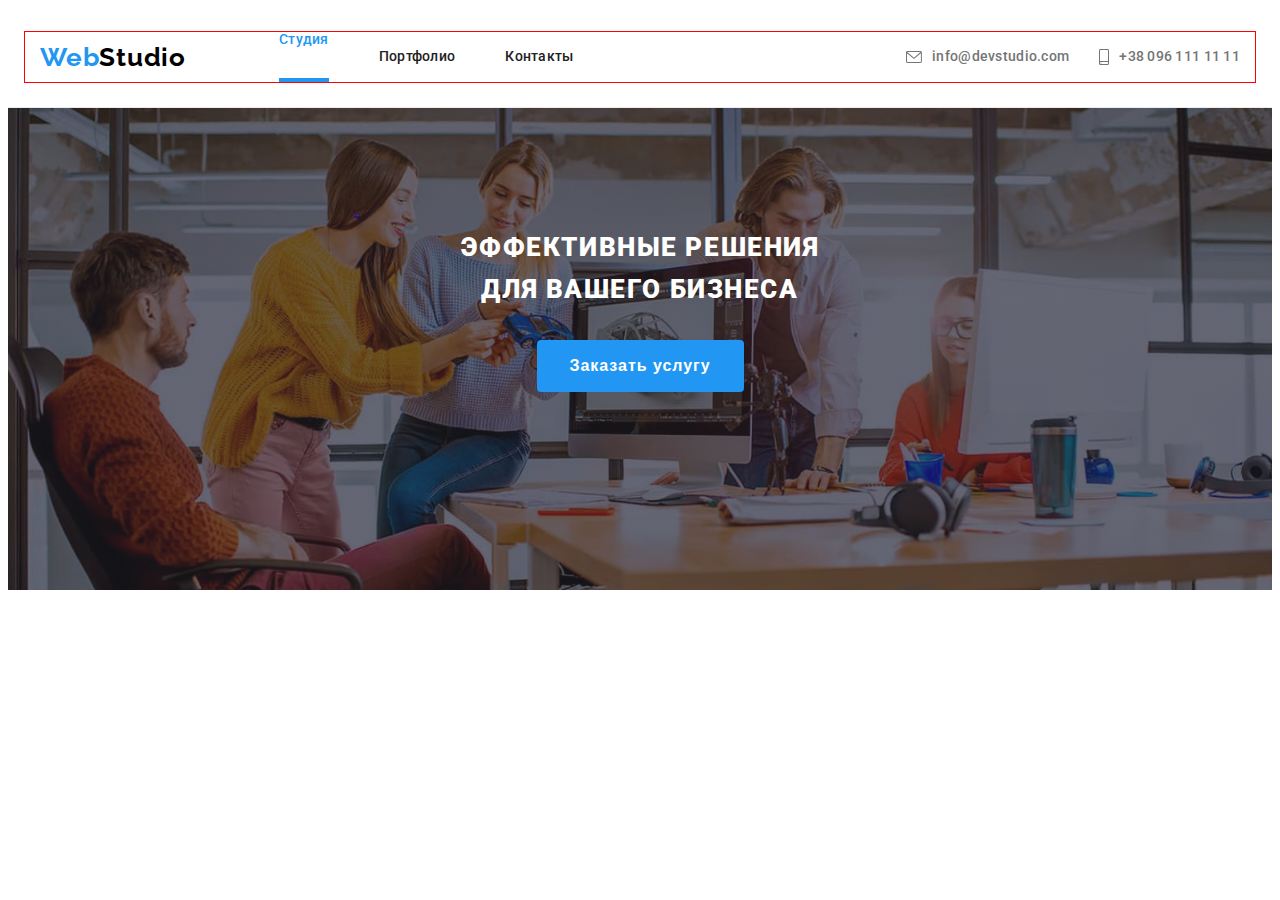
==== commit b61c5d28: "hw8-2" ====
--- a/index.html
+++ b/index.html
@@ -110,7 +110,7 @@
                 </div>
          </header>
         
-<!-- 
+
          <main>
             <section class="hero">
                 <div class="hero__container container">
@@ -119,7 +119,7 @@
                 </div>
             </section>
 
-           
+<!--            
             <section class="features">
                 <div class="features__container container">
                     <h2 class="visually-hidden">Преимущества вебстудии</h2>
--- a/css/main.min.css
+++ b/css/main.min.css
@@ -1,2 +1,2 @@
-:root{--main-font: "Roboto", sans-serif;--secondary-font: "Raleway", sans-serif;--accent-color: #2196f3;--accent-text-color: #757575;--accent-title-color: #212121;--primary-white-color: #ffffff;--footer-background-color: #2f303a;--secondary-background-color: #f5f4fa;--section-padding-bottom: 49px;--icon-color: #afb1b8}.visually-hidden{position:absolute !important;clip:rect(1px 1px 1px 1px);clip:rect(1px, 1px, 1px, 1px);padding:0 !important;border:0 !important;height:1px !important;width:1px !important;overflow:hidden}body{font-family:var(--main-font)}h1,h2,h3,h4,h5,h6,p{margin:0}ul,ol{margin:0;padding:0}img{display:block}.link{text-decoration:none}.list{list-style:none}.address{font-style:normal}.container{padding-right:15px;padding-left:15px}.header .container{display:-webkit-box;display:-ms-flexbox;display:flex;-webkit-box-align:center;-ms-flex-align:center;align-items:center;-webkit-box-pack:justify;-ms-flex-pack:justify;justify-content:space-between;outline:1px solid red}@media screen and (min-width: 480px){.container{width:480px;margin:0 auto}}@media screen and (min-width: 768px){.container{width:768px;margin:0 auto}}@media screen and (min-width: 1200px){.container{width:1200px;margin:0 auto}}.modal-button{min-width:200px;padding-top:10px;padding-bottom:10px;padding-left:32px;padding-right:32px;font-size:16px;font-weight:700;line-height:1.88;letter-spacing:.06em;display:-webkit-box;display:-ms-flexbox;display:flex;-webkit-box-align:center;-ms-flex-align:center;align-items:center;text-align:center;letter-spacing:0.06em;color:var(--primary-white-color);cursor:pointer;background-color:var(--accent-color);border-radius:4px;margin:auto;border:1px solid transparent}.social__icon{fill:var(--icon-color);-webkit-transition:fill 250ms cubic-bezier(0.4, 0, 0.2, 1);transition:fill 250ms cubic-bezier(0.4, 0, 0.2, 1)}.social__link:hover .social__icon,.social__link:focus .social__icon{fill:var(--primary-white-color)}.social{display:-webkit-box;display:-ms-flexbox;display:flex;-webkit-box-align:center;-ms-flex-align:center;align-items:center;-webkit-box-pack:justify;-ms-flex-pack:justify;justify-content:space-between;padding-right:32px;padding-left:32px}.social__link{display:-webkit-box;display:-ms-flexbox;display:flex;width:44px;-webkit-box-pack:center;-ms-flex-pack:center;justify-content:center;-webkit-box-align:center;-ms-flex-align:center;align-items:center;height:44px;border-radius:50%;-webkit-transition:background-color 250ms cubic-bezier(0.4, 0, 0.2, 1);transition:background-color 250ms cubic-bezier(0.4, 0, 0.2, 1)}.social__link:hover,.social__link:focus{background-color:var(--accent-color)}.title{font-weight:700;font-size:36px;line-height:1.17;text-align:center;letter-spacing:0.03em;color:var(--accent-title-color)}.team .title{margin-bottom:var(--section-padding-bottom)}.work .title{margin-bottom:var(--section-padding-bottom)}@media screen and (max-width: 767px){.menu__item{display:none}.contact{display:none}.burger-btn{background-color:transparent;border:none;padding:0}.burger-btn__icon:hover,.burger-btn__icon:focus{fill:var(--accent-color)}.mobile-menu{position:fixed;top:0;left:50%;width:100vw;max-width:480px;height:100vh;padding:48px 40px;background-color:var(--primary-white-color);-webkit-transform:translateY(-100%) translateX(-50%);transform:translateY(-100%) translateX(-50%);-webkit-transition:-webkit-transform 250ms cubic-bezier(0.4, 0, 0.2, 1);transition:-webkit-transform 250ms cubic-bezier(0.4, 0, 0.2, 1);transition:transform 250ms cubic-bezier(0.4, 0, 0.2, 1);transition:transform 250ms cubic-bezier(0.4, 0, 0.2, 1), -webkit-transform 250ms cubic-bezier(0.4, 0, 0.2, 1)}.mobile-menu__close-button{position:absolute;top:10px;right:15px;background-color:transparent;border:none;padding:0}.is-open{-webkit-transform:translateY(0) translateX(-50%);transform:translateY(0) translateX(-50%)}.mobile-menu__link{font-family:var(--main-font);font-weight:500;font-size:40px;line-height:47px;letter-spacing:0.02em;color:var(--accent-title-color);-webkit-transition:color 250ms cubic-bezier(0.4, 0, 0.2, 1);transition:color 250ms cubic-bezier(0.4, 0, 0.2, 1)}.mobile-menu__link:hover,.mobile-menu__link:focus{color:var(--accent-color)}.mobile-menu__icon{-webkit-transition:color 250ms cubic-bezier(0.4, 0, 0.2, 1);transition:color 250ms cubic-bezier(0.4, 0, 0.2, 1)}.mobile-menu__icon:hover,.mobile-menu__icon:focus{fill:var(--accent-color)}.contact-menu__link{font-family:var(--main-font);font-weight:500;font-size:34px;line-height:40px;letter-spacing:0.02em;color:var(--accent-text-color);-webkit-transition:color 250ms cubic-bezier(0.4, 0, 0.2, 1);transition:color 250ms cubic-bezier(0.4, 0, 0.2, 1)}.contact-menu__link:last-child{font-family:var(--main-font);font-weight:500;font-size:24px;line-height:28px;letter-spacing:0.02em;color:var(--accent-text-color)}.contact-menu__link:hover,.contact-menu__link:focus{color:var(--accent-color)}.social-menu{display:-webkit-box;display:-ms-flexbox;display:flex;-webkit-box-align:center;-ms-flex-align:center;align-items:center}.mobile-menu__item:not(:last-child){margin-bottom:32px}.social-menu__link{font-family:var(--main-font);font-weight:500;font-size:18px;line-height:22px;letter-spacing:0.02em;color:var(--accent-color)}.social-menu__item:not(:last-child)::after{display:inline-block;content:"";width:22px;height:0;margin-right:0 10px;border:1px solid rgba(33,33,33,0.2);-webkit-transform:rotate(90deg);transform:rotate(90deg);color:var(--accent-text-color)}.contact-container{margin-top:302px;margin-bottom:64px}.contact-menu__item:not(:last-child){margin-bottom:32px}}@media screen and (min-width: 768px){.burger-btn{display:none}.mobile-menu{display:none}.navigation{display:-webkit-box;display:-ms-flexbox;display:flex;-webkit-box-align:center;-ms-flex-align:center;align-items:center}.menu__item{display:-webkit-box;display:-ms-flexbox;display:flex}.menu{display:-webkit-box;display:-ms-flexbox;display:flex;-webkit-box-align:center;-ms-flex-align:center;align-items:center;margin-left:88px}.menu__item:not(:last-child){margin-right:50px}.menu__link{font-weight:500;font-size:14px;line-height:1.14;letter-spacing:0.02em;color:var(--accent-title-color);-webkit-transition:color 250ms cubic-bezier(0.4, 0, 0.2, 1);transition:color 250ms cubic-bezier(0.4, 0, 0.2, 1)}.menu__link:hover,.menu__link:focus{color:var(--accent-color)}.current{color:var(--accent-color)}}.menu .current{position:relative;display:inline;padding-bottom:32px}.menu .current::after{content:"";position:absolute;left:0;bottom:0;width:100%;height:4px;display:block;background-color:var(--accent-color)}@media screen and (min-width: 1200px){.menu{display:-webkit-box;display:-ms-flexbox;display:flex;-webkit-box-align:center;-ms-flex-align:center;align-items:center;margin-left:93px}.menu__item:not(:last-child){margin-right:50px}}.menu .current{position:relative;padding-bottom:32px}.menu .current::after{content:"";position:absolute;left:0;bottom:0;width:100%;height:4px;display:block;background-color:var(--accent-color)}@media screen and (min-width: 768px){.contact__link{font-size:14px;font-weight:500;line-height:1.14;letter-spacing:.02em;color:var(--accent-text-color);display:-webkit-box;display:-ms-flexbox;display:flex;-webkit-box-align:center;-ms-flex-align:center;align-items:center;-webkit-box-pack:center;-ms-flex-pack:center;justify-content:center;-webkit-transition:color 250ms cubic-bezier(0.4, 0, 0.2, 1);transition:color 250ms cubic-bezier(0.4, 0, 0.2, 1)}.contact__link:hover,.contact__link:focus{color:var(--accent-color)}.contact__icon{margin-right:8px;fill:var(--accent-text-color)}}.footer-logo{margin-bottom:20px}.location{margin-right:70px}.logo{font-family:var(--secondary-font);font-size:26px;font-weight:700;line-height:1.19;letter-spacing:.03em;color:var(--accent-color)}.logo--theme-dark{color:#000000}.logo--theme-light{color:var(--primary-white-color)}.adress__item:not(:last-child){margin-bottom:9px}.apeal__title{font-family:var(--main-font);font-size:14px;font-weight:700;line-height:1.14;letter-spacing:.03em;text-transform:uppercase;color:var(--primary-white-color);display:-webkit-box;display:-ms-flexbox;display:flex;margin-bottom:20px}.footer-social__item:not(:last-child){margin-right:10px}.contact-adress{font-weight:500;font-size:14px;line-height:1.71;letter-spacing:0.03em;color:var(--primary-white-color)}.contact-info{font-weight:500;font-size:14px;line-height:1.71;letter-spacing:0.03em;color:rgba(255,255,255,0.6)}.subscription__title{font-family:var(--main-font);font-size:14px;font-weight:700;line-height:1.14;letter-spacing:.03em;text-transform:uppercase;color:var(--primary-white-color);display:block;margin-bottom:20px}.subscription{margin-left:93px}.input{font-family:var(--main-font);font-weight:500;font-size:16px;line-height:1.25;display:-webkit-inline-box;display:-ms-inline-flexbox;display:inline-flex;-webkit-box-align:center;-ms-flex-align:center;align-items:center;letter-spacing:0.03em;color:rgba(255,255,255,0.6)}.subscription__input{display:-webkit-inline-box;display:-ms-inline-flexbox;display:inline-flex;margin-right:12px;color:var(--primary-white-color);width:358px;height:50px;padding-top:15px;padding-bottom:15px;padding-left:16px;background:var(--footer-background-color);border:1px solid rgba(255,255,255,0.3);-webkit-filter:drop-shadow(0px 4px 4px rgba(0,0,0,0.15));filter:drop-shadow(0px 4px 4px rgba(0,0,0,0.15));border-radius:4px}.subscription__button{display:-webkit-inline-box;display:-ms-inline-flexbox;display:inline-flex;-webkit-box-align:center;-ms-flex-align:center;align-items:center;min-width:200px;height:50px;font-family:var(--main-font);font-size:16px;font-weight:700;line-height:1.88;letter-spacing:.06em;text-align:center;background:#2196f3;-webkit-box-shadow:0px 4px 4px rgba(0,0,0,0.15);box-shadow:0px 4px 4px rgba(0,0,0,0.15);border-radius:4px;border-color:transparent;color:#ffffff;padding-top:10px;padding-bottom:10px;padding-left:29px}.subscription__icon{margin-left:10px;fill:var(--primary-white-color)}.footer-social__link{display:-webkit-box;display:-ms-flexbox;display:flex;-webkit-box-align:center;-ms-flex-align:center;align-items:center;-webkit-box-pack:center;-ms-flex-pack:center;justify-content:center;width:44px;height:44px;border-radius:50%;background-color:rgba(255,255,255,0.1);-webkit-transition:background-color 250ms cubic-bezier(0.4, 0, 0.2, 1);transition:background-color 250ms cubic-bezier(0.4, 0, 0.2, 1)}.footer-social__link:hover,.footer-social__link:focus{background-color:var(--accent-color)}.footer-social__list{display:-webkit-box;display:-ms-flexbox;display:flex;-webkit-box-align:center;-ms-flex-align:center;align-items:center}.footer-social__icon{width:20px;height:20px;fill:var(--primary-white-color)}.backdrop{position:fixed;top:0;left:0;width:100vw;height:100vh;background:rgba(0,0,0,0.2);-webkit-transition:opacity 250ms cubic-bezier(0.4, 0, 0.2, 1),visibility 250ms cubic-bezier(0.4, 0, 0.2, 1),pointer-events 250ms;transition:opacity 250ms cubic-bezier(0.4, 0, 0.2, 1),visibility 250ms cubic-bezier(0.4, 0, 0.2, 1),pointer-events 250ms}.modal{position:absolute;top:50%;left:50%;-webkit-transform:translate(-50%, -50%);transform:translate(-50%, -50%);width:528px;height:581px;background:#ffffff;-webkit-box-shadow:0px 1px 3px rgba(0,0,0,0.12),0px 1px 1px rgba(0,0,0,0.14),0px 2px 1px rgba(0,0,0,0.2);box-shadow:0px 1px 3px rgba(0,0,0,0.12),0px 1px 1px rgba(0,0,0,0.14),0px 2px 1px rgba(0,0,0,0.2);border-radius:4px}.modal__close-btn{position:absolute;top:8px;right:8px;border-radius:50%;border:1px solid rgba(0,0,0,0.1);height:30px;cursor:pointer;background:transparent}.modal__icon{width:18px;height:18px;fill:#000000;display:-webkit-box;display:-ms-flexbox;display:flex;-webkit-box-pack:center;-ms-flex-pack:center;justify-content:center;-webkit-box-align:center;-ms-flex-align:center;align-items:center;-webkit-transition:fill 250ms cubic-bezier(0.4, 0, 0.2, 1);transition:fill 250ms cubic-bezier(0.4, 0, 0.2, 1)}.modal__icon:hover,.modal__icon:focus{fill:var(--accent-color)}.is-hidden{opacity:0;visibility:hidden;pointer-events:none}.modal__form{display:-webkit-box;display:-ms-flexbox;display:flex;-webkit-box-orient:vertical;-webkit-box-direction:normal;-ms-flex-direction:column;flex-direction:column;padding:40px}.modal__title{font-family:var(--main-font);font-weight:700;font-size:20px;line-height:1.15;text-align:center;letter-spacing:0.03em;color:#212121;display:block;margin-bottom:12px}.modal__label{font-family:var(--main-font);font-weight:500;font-size:12px;line-height:1.17;letter-spacing:0.01em;color:#757575;margin-bottom:10px}.modal__input{width:100%;height:40px;border:1px solid rgba(33,33,33,0.2);border-radius:4px;padding-left:42px;-webkit-transform:border-color 250ms cubic-bezier(0.4, 0, 0.2, 1);transform:border-color 250ms cubic-bezier(0.4, 0, 0.2, 1)}.modal__input:focus{outline:none;border-color:var(--accent-color)}.modal__comment{width:100%;height:120px;border:1px solid rgba(33,33,33,0.2);border-radius:4px;padding:12px 16px;resize:none;margin-top:4px;-webkit-transform:border-color 250ms cubic-bezier(0.4, 0, 0.2, 1);transform:border-color 250ms cubic-bezier(0.4, 0, 0.2, 1)}.modal__comment::-webkit-input-placeholder{color:rgba(117,117,117,0.5)}.modal__comment:-ms-input-placeholder{color:rgba(117,117,117,0.5)}.modal__comment::-ms-input-placeholder{color:rgba(117,117,117,0.5)}.modal__comment::placeholder{color:rgba(117,117,117,0.5)}.modal__comment:focus{outline:none;border-color:var(--accent-color)}.modal__label-check{display:-webkit-box;display:-ms-flexbox;display:flex;-webkit-box-align:center;-ms-flex-align:center;align-items:center;font-family:var(--main-font);font-weight:500;font-size:14px;line-height:1.71;letter-spacing:0.03em;color:#757575;margin-bottom:30px}.modal__label-check::before{content:"";display:block;width:16px;height:15px;outline:1px solid #000000;cursor:pointer;margin-right:8px;border-radius:2px;-webkit-transform:border-color 250ms cubic-bezier(0.4, 0, 0.2, 1);transform:border-color 250ms cubic-bezier(0.4, 0, 0.2, 1)}.modal__checkbox:checked+.modal__label-check::before{background-image:url(../images/modal/icon-check.svg);background-color:var(--accent-color);background-position:center;border-radius:2px;outline:none}.modal__checkbox:focus+.modal__label-check::before{border:2px solid;border-color:var(--accent-color)}.modal__checkbox{border-radius:2px}.modal__label-check a{color:var(--accent-color)}.modal__send{display:-webkit-box;display:-ms-flexbox;display:flex;-webkit-box-align:center;-ms-flex-align:center;align-items:center;-webkit-box-pack:center;-ms-flex-pack:center;justify-content:center;padding:10px 55px;text-align:center;font-family:var(--main-font);font-size:16px;font-weight:700;line-height:1.88;letter-spacing:.06em;margin:0 auto;color:#ffffff;background:var(--accent-color);-webkit-box-shadow:0px 4px 4px rgba(0,0,0,0.15);box-shadow:0px 4px 4px rgba(0,0,0,0.15);border-radius:4px;border-color:transparent}.modal__wrapper{position:relative;display:block;margin-top:4px}.modal__icon-info{position:absolute;top:50%;left:12px;display:block;-webkit-transform:translateY(-50%);transform:translateY(-50%);-webkit-transform:fill 250ms cubic-bezier(0.4, 0, 0.2, 1);transform:fill 250ms cubic-bezier(0.4, 0, 0.2, 1)}.modal__input:focus+.modal__icon-info{fill:var(--accent-color)}.modal__agremeent{display:-webkit-box;display:-ms-flexbox;display:flex;-webkit-box-align:center;-ms-flex-align:center;align-items:center;-webkit-box-pack:center;-ms-flex-pack:center;justify-content:center}.header{padding-top:16px;padding-bottom:16px}@media screen and (min-width: 768px){.header{padding-top:26px;padding-bottom:26px}}@media screen and (min-width: 1200px){.header{padding-top:24px;padding-bottom:25px;border-bottom:1px solid #ececec}}.hero__title{font-weight:900;font-family:var(--main-font);font-size:44px;line-height:1.36;text-align:center;letter-spacing:0.06em;text-transform:uppercase;margin-bottom:30px;color:var(--primary-white-color);max-width:696px;margin:0 auto;margin-bottom:50px}.hero{padding-top:200px;padding-bottom:200px;text-align:center;max-width:1600px;margin:0 auto;background-color:var(--footer-background-color);background-image:-webkit-gradient(linear, left top, left bottom, from(rgba(47,48,58,0.4)), to(rgba(47,48,58,0.4))),url(../images/hero/hero.jpg);background-image:linear-gradient(rgba(47,48,58,0.4), rgba(47,48,58,0.4)),url(../images/hero/hero.jpg);background-repeat:no-repeat;background-size:cover}.features__list{display:-webkit-box;display:-ms-flexbox;display:flex;margin-left:-30px;margin-top:-30px}.features__item{margin-left:30px;margin-top:30px;-ms-flex-preferred-size:calc(100% / 4 - 30px);flex-basis:calc(100% / 4 - 30px)}.features__title{font-size:14px;font-weight:700;line-height:1.14;letter-spacing:.03em;text-transform:uppercase;color:var(--accent-title-color);margin-bottom:10px}.features__description{font-weight:400;font-size:14px;line-height:1.71;letter-spacing:0.03em;color:var(--accent-text-color)}.features{padding-top:94px;padding-bottom:94px}.features__card{display:-webkit-box;display:-ms-flexbox;display:flex;-webkit-box-align:center;-ms-flex-align:center;align-items:center;-webkit-box-pack:center;-ms-flex-pack:center;justify-content:center;width:270px;height:120px;margin-bottom:30px;background-color:var(--secondary-background-color)}.features__icon{width:70px;height:70px}.work__list{display:-webkit-box;display:-ms-flexbox;display:flex;margin-left:-30px;margin-top:-30px}.work__item{margin-left:30px;margin-top:30px;-ms-flex-preferred-size:calc(100% / 3 - 30px);flex-basis:calc(100% / 3 - 30px)}.work__thumb{position:relative}.work{padding-bottom:94px}.work__subtitle{position:absolute;bottom:0;left:0;width:370px;height:70px;padding-top:27px;background:rgba(47,48,58,0.8);font-family:var(--main-font);font-size:14px;font-weight:700;line-height:1.14;letter-spacing:.03em;text-align:center;text-transform:uppercase;color:#ffffff}.team__name{font-weight:500;font-size:16px;line-height:1.19;text-align:center;letter-spacing:0.03em;color:var(--accent-title-color);margin-bottom:9px}.team{background-color:var(--secondary-background-color);padding-top:95px;padding-bottom:95px}.team__list{display:-webkit-box;display:-ms-flexbox;display:flex;margin-left:-30px;margin-top:-30px}.team__item{margin-left:30px;margin-top:30px;-ms-flex-preferred-size:calc(100% / 4 - 30px);flex-basis:calc(100% / 4 - 30px)}.team__card{padding-top:30px;padding-bottom:30px;background-color:#fff;-webkit-box-shadow:0px 1px 3px rgba(0,0,0,0.12),0px 1px 1px rgba(0,0,0,0.14),0px 2px 1px rgba(0,0,0,0.2);box-shadow:0px 1px 3px rgba(0,0,0,0.12),0px 1px 1px rgba(0,0,0,0.14),0px 2px 1px rgba(0,0,0,0.2);border-radius:0px 0px 4px 4px}.team__position{font-weight:500;font-size:16px;line-height:1.19;text-align:center;letter-spacing:0.03em;color:var(--accent-text-color);margin-bottom:16px}.client{padding-top:94px;padding-bottom:94px}.client__list{display:-webkit-box;display:-ms-flexbox;display:flex;margin-top:-30px;margin-left:-30px}.client__item{margin-top:30px;margin-left:30px;-ms-flex-preferred-size:calc(100% / 6 - 30px);flex-basis:calc(100% / 6 - 30px);height:90px;border:1px solid #afb1b8}.client__link{display:-webkit-box;display:-ms-flexbox;display:flex;-webkit-box-align:center;-ms-flex-align:center;align-items:center;-webkit-box-pack:center;-ms-flex-pack:center;justify-content:center;border-radius:4px;width:100%;height:100%;-webkit-transition:border 250ms cubic-bezier(0.4, 0, 0.2, 1);transition:border 250ms cubic-bezier(0.4, 0, 0.2, 1)}.client__link:hover,.client__link:focus{border:1px solid var(--accent-color)}.client__title{margin-bottom:50px}.client__icon{fill:var(--icon-color);-webkit-transition:fill 250ms cubic-bezier(0.4, 0, 0.2, 1);transition:fill 250ms cubic-bezier(0.4, 0, 0.2, 1)}.client__link:hover .client__icon,.client__link:focus .client__icon{fill:var(--accent-color)}.footer{background-color:var(--footer-background-color);padding-top:60px;padding-bottom:60px}.footer__container{display:-webkit-box;display:-ms-flexbox;display:flex;-webkit-box-align:baseline;-ms-flex-align:baseline;align-items:baseline}
+:root{--main-font: "Roboto", sans-serif;--secondary-font: "Raleway", sans-serif;--accent-color: #2196f3;--accent-text-color: #757575;--accent-title-color: #212121;--primary-white-color: #ffffff;--footer-background-color: #2f303a;--secondary-background-color: #f5f4fa;--section-padding-bottom: 49px;--icon-color: #afb1b8}.visually-hidden{position:absolute !important;clip:rect(1px 1px 1px 1px);clip:rect(1px, 1px, 1px, 1px);padding:0 !important;border:0 !important;height:1px !important;width:1px !important;overflow:hidden}body{font-family:var(--main-font)}h1,h2,h3,h4,h5,h6,p{margin:0}ul,ol{margin:0;padding:0}img{display:block}.link{text-decoration:none}.list{list-style:none}.address{font-style:normal}.container{padding-right:15px;padding-left:15px}.header .container{display:-webkit-box;display:-ms-flexbox;display:flex;-webkit-box-align:center;-ms-flex-align:center;align-items:center;-webkit-box-pack:justify;-ms-flex-pack:justify;justify-content:space-between;outline:1px solid red}@media screen and (min-width: 480px){.container{width:480px;margin:0 auto}}@media screen and (min-width: 768px){.container{width:768px;margin:0 auto}}@media screen and (min-width: 1200px){.container{width:1200px;margin:0 auto}}.modal-button{min-width:200px;padding-top:10px;padding-bottom:10px;padding-left:32px;padding-right:32px;font-size:16px;font-weight:700;line-height:1.88;letter-spacing:.06em;display:-webkit-box;display:-ms-flexbox;display:flex;-webkit-box-align:center;-ms-flex-align:center;align-items:center;text-align:center;letter-spacing:0.06em;color:var(--primary-white-color);cursor:pointer;background-color:var(--accent-color);border-radius:4px;margin:auto;border:1px solid transparent}.social__icon{fill:var(--icon-color);-webkit-transition:fill 250ms cubic-bezier(0.4, 0, 0.2, 1);transition:fill 250ms cubic-bezier(0.4, 0, 0.2, 1)}.social__link:hover .social__icon,.social__link:focus .social__icon{fill:var(--primary-white-color)}.social{display:-webkit-box;display:-ms-flexbox;display:flex;-webkit-box-align:center;-ms-flex-align:center;align-items:center;-webkit-box-pack:justify;-ms-flex-pack:justify;justify-content:space-between;padding-right:32px;padding-left:32px}.social__link{display:-webkit-box;display:-ms-flexbox;display:flex;width:44px;-webkit-box-pack:center;-ms-flex-pack:center;justify-content:center;-webkit-box-align:center;-ms-flex-align:center;align-items:center;height:44px;border-radius:50%;-webkit-transition:background-color 250ms cubic-bezier(0.4, 0, 0.2, 1);transition:background-color 250ms cubic-bezier(0.4, 0, 0.2, 1)}.social__link:hover,.social__link:focus{background-color:var(--accent-color)}.title{font-weight:700;font-size:36px;line-height:1.17;text-align:center;letter-spacing:0.03em;color:var(--accent-title-color)}.team .title{margin-bottom:var(--section-padding-bottom)}.work .title{margin-bottom:var(--section-padding-bottom)}@media screen and (max-width: 767px){.menu__item{display:none}.contact{display:none}.burger-btn{background-color:transparent;border:none;padding:0}.burger-btn__icon:hover,.burger-btn__icon:focus{fill:var(--accent-color)}.mobile-menu{position:fixed;top:0;left:50%;width:100vw;max-width:480px;height:100vh;padding:48px 40px;background-color:var(--primary-white-color);-webkit-transform:translateY(-100%) translateX(-50%);transform:translateY(-100%) translateX(-50%);-webkit-transition:-webkit-transform 250ms cubic-bezier(0.4, 0, 0.2, 1);transition:-webkit-transform 250ms cubic-bezier(0.4, 0, 0.2, 1);transition:transform 250ms cubic-bezier(0.4, 0, 0.2, 1);transition:transform 250ms cubic-bezier(0.4, 0, 0.2, 1), -webkit-transform 250ms cubic-bezier(0.4, 0, 0.2, 1)}.mobile-menu__close-button{position:absolute;top:10px;right:15px;background-color:transparent;border:none;padding:0}.is-open{-webkit-transform:translateY(0) translateX(-50%);transform:translateY(0) translateX(-50%)}.mobile-menu__link{font-family:var(--main-font);font-weight:500;font-size:40px;line-height:47px;letter-spacing:0.02em;color:var(--accent-title-color);-webkit-transition:color 250ms cubic-bezier(0.4, 0, 0.2, 1);transition:color 250ms cubic-bezier(0.4, 0, 0.2, 1)}.mobile-menu__link:hover,.mobile-menu__link:focus{color:var(--accent-color)}.mobile-menu__icon{-webkit-transition:color 250ms cubic-bezier(0.4, 0, 0.2, 1);transition:color 250ms cubic-bezier(0.4, 0, 0.2, 1)}.mobile-menu__icon:hover,.mobile-menu__icon:focus{fill:var(--accent-color)}.contact-menu__link{font-family:var(--main-font);font-weight:500;font-size:34px;line-height:40px;letter-spacing:0.02em;color:var(--accent-text-color);-webkit-transition:color 250ms cubic-bezier(0.4, 0, 0.2, 1);transition:color 250ms cubic-bezier(0.4, 0, 0.2, 1)}.contact-menu__link:last-child{font-family:var(--main-font);font-weight:500;font-size:24px;line-height:28px;letter-spacing:0.02em;color:var(--accent-text-color)}.contact-menu__link:hover,.contact-menu__link:focus{color:var(--accent-color)}.social-menu{display:-webkit-box;display:-ms-flexbox;display:flex;-webkit-box-align:center;-ms-flex-align:center;align-items:center}.mobile-menu__item:not(:last-child){margin-bottom:32px}.social-menu__link{font-family:var(--main-font);font-weight:500;font-size:18px;line-height:22px;letter-spacing:0.02em;color:var(--accent-color)}.social-menu__item:not(:last-child)::after{display:inline-block;content:"";width:22px;height:0;margin-right:0 10px;border:1px solid rgba(33,33,33,0.2);-webkit-transform:rotate(90deg);transform:rotate(90deg);color:var(--accent-text-color)}.contact-container{margin-top:302px;margin-bottom:64px}.contact-menu__item:not(:last-child){margin-bottom:32px}}@media screen and (min-width: 768px){.burger-btn{display:none}.mobile-menu{display:none}.navigation{display:-webkit-box;display:-ms-flexbox;display:flex;-webkit-box-align:center;-ms-flex-align:center;align-items:center}.menu__item{display:-webkit-box;display:-ms-flexbox;display:flex}.contact__item{display:-webkit-box;display:-ms-flexbox;display:flex}.menu{display:-webkit-box;display:-ms-flexbox;display:flex;-webkit-box-align:center;-ms-flex-align:center;align-items:center;margin-left:88px}.menu__item:not(:last-child){margin-right:50px}.menu__link{font-weight:500;font-size:14px;line-height:1.14;letter-spacing:0.02em;color:var(--accent-title-color);-webkit-transition:color 250ms cubic-bezier(0.4, 0, 0.2, 1);transition:color 250ms cubic-bezier(0.4, 0, 0.2, 1)}.menu__link:hover,.menu__link:focus{color:var(--accent-color)}}.current{position:relative;display:inline;color:var(--accent-color);padding-bottom:34px}.current::after{content:"";position:absolute;left:0;bottom:0;width:100%;height:4px;display:block;background-color:var(--accent-color)}@media screen and (max-width: 1199px){.contact{margin-left:auto}.contact__link{margin-bottom:10px}}@media screen and (min-width: 1200px){.menu{display:-webkit-box;display:-ms-flexbox;display:flex;-webkit-box-align:center;-ms-flex-align:center;align-items:center;margin-left:93px}.menu__item:not(:last-child){margin-right:50px}.contact{display:-webkit-box;display:-ms-flexbox;display:flex;-webkit-box-align:center;-ms-flex-align:center;align-items:center;-webkit-box-pack:center;-ms-flex-pack:center;justify-content:center}.contact__item:not(:last-child){margin-right:30px}}@media screen and (min-width: 768px){.contact__link{font-size:14px;font-weight:500;line-height:1.14;letter-spacing:.02em;color:var(--accent-text-color);display:-webkit-box;display:-ms-flexbox;display:flex;-webkit-box-align:center;-ms-flex-align:center;align-items:center;-webkit-transition:color 250ms cubic-bezier(0.4, 0, 0.2, 1);transition:color 250ms cubic-bezier(0.4, 0, 0.2, 1)}.contact__link:hover,.contact__link:focus{color:var(--accent-color)}.contact__icon{margin-right:8px;fill:var(--accent-text-color);-webkit-transition:fill 250ms cubic-bezier(0.4, 0, 0.2, 1);transition:fill 250ms cubic-bezier(0.4, 0, 0.2, 1)}.contact__link:hover .contact__icon,.contact__link:focus .contact__icon{fill:var(--accent-color)}}@media screen and (min-width: 1200px){.contact__link{font-size:14px;font-weight:500;line-height:1.14;letter-spacing:.02em;color:var(--accent-text-color);display:-webkit-box;display:-ms-flexbox;display:flex;-webkit-box-align:center;-ms-flex-align:center;align-items:center;-webkit-transition:color 250ms cubic-bezier(0.4, 0, 0.2, 1);transition:color 250ms cubic-bezier(0.4, 0, 0.2, 1)}.contact__link:hover,.contact__link:focus{color:var(--accent-color)}.contact__icon{margin-right:10px;fill:var(--accent-text-color);-webkit-transition:fill 250ms cubic-bezier(0.4, 0, 0.2, 1);transition:fill 250ms cubic-bezier(0.4, 0, 0.2, 1)}.contact__link:hover .contact__icon,.contact__link:focus .contact__icon{fill:var(--accent-color)}}@media screen and (min-width: 768px){.contact__link{font-size:14px;font-weight:500;line-height:1.14;letter-spacing:.02em;color:var(--accent-text-color);display:-webkit-box;display:-ms-flexbox;display:flex;-webkit-box-align:center;-ms-flex-align:center;align-items:center;-webkit-transition:color 250ms cubic-bezier(0.4, 0, 0.2, 1);transition:color 250ms cubic-bezier(0.4, 0, 0.2, 1)}.contact__link:hover,.contact__link:focus{color:var(--accent-color)}.contact__icon{margin-right:8px;fill:var(--accent-text-color)}}@media screen and (min-width: 1200px){.contact__link{font-size:14px;font-weight:500;line-height:1.14;letter-spacing:.02em;color:var(--accent-text-color);display:-webkit-box;display:-ms-flexbox;display:flex;-webkit-box-align:center;-ms-flex-align:center;align-items:center;-webkit-box-pack:center;-ms-flex-pack:center;justify-content:center;-webkit-transition:color 250ms cubic-bezier(0.4, 0, 0.2, 1);transition:color 250ms cubic-bezier(0.4, 0, 0.2, 1)}.contact__link:hover,.contact__link:focus{color:var(--accent-color)}.contact__icon{margin-right:10px;fill:var(--accent-text-color);-webkit-transition:fill 250ms cubic-bezier(0.4, 0, 0.2, 1);transition:fill 250ms cubic-bezier(0.4, 0, 0.2, 1)}.contact__link:hover .contact__icon,.contact__link:focus .contact__icon{fill:var(--accent-color)}}.footer-logo{margin-bottom:20px}.location{margin-right:70px}.logo{font-family:var(--secondary-font);font-size:26px;font-weight:700;line-height:1.19;letter-spacing:.03em;color:var(--accent-color)}.logo--theme-dark{color:#000000}.logo--theme-light{color:var(--primary-white-color)}.adress__item:not(:last-child){margin-bottom:9px}.apeal__title{font-family:var(--main-font);font-size:14px;font-weight:700;line-height:1.14;letter-spacing:.03em;text-transform:uppercase;color:var(--primary-white-color);display:-webkit-box;display:-ms-flexbox;display:flex;margin-bottom:20px}.footer-social__item:not(:last-child){margin-right:10px}.contact-adress{font-weight:500;font-size:14px;line-height:1.71;letter-spacing:0.03em;color:var(--primary-white-color)}.contact-info{font-weight:500;font-size:14px;line-height:1.71;letter-spacing:0.03em;color:rgba(255,255,255,0.6)}.subscription__title{font-family:var(--main-font);font-size:14px;font-weight:700;line-height:1.14;letter-spacing:.03em;text-transform:uppercase;color:var(--primary-white-color);display:block;margin-bottom:20px}.subscription{margin-left:93px}.input{font-family:var(--main-font);font-weight:500;font-size:16px;line-height:1.25;display:-webkit-inline-box;display:-ms-inline-flexbox;display:inline-flex;-webkit-box-align:center;-ms-flex-align:center;align-items:center;letter-spacing:0.03em;color:rgba(255,255,255,0.6)}.subscription__input{display:-webkit-inline-box;display:-ms-inline-flexbox;display:inline-flex;margin-right:12px;color:var(--primary-white-color);width:358px;height:50px;padding-top:15px;padding-bottom:15px;padding-left:16px;background:var(--footer-background-color);border:1px solid rgba(255,255,255,0.3);-webkit-filter:drop-shadow(0px 4px 4px rgba(0,0,0,0.15));filter:drop-shadow(0px 4px 4px rgba(0,0,0,0.15));border-radius:4px}.subscription__button{display:-webkit-inline-box;display:-ms-inline-flexbox;display:inline-flex;-webkit-box-align:center;-ms-flex-align:center;align-items:center;min-width:200px;height:50px;font-family:var(--main-font);font-size:16px;font-weight:700;line-height:1.88;letter-spacing:.06em;text-align:center;background:#2196f3;-webkit-box-shadow:0px 4px 4px rgba(0,0,0,0.15);box-shadow:0px 4px 4px rgba(0,0,0,0.15);border-radius:4px;border-color:transparent;color:#ffffff;padding-top:10px;padding-bottom:10px;padding-left:29px}.subscription__icon{margin-left:10px;fill:var(--primary-white-color)}.footer-social__link{display:-webkit-box;display:-ms-flexbox;display:flex;-webkit-box-align:center;-ms-flex-align:center;align-items:center;-webkit-box-pack:center;-ms-flex-pack:center;justify-content:center;width:44px;height:44px;border-radius:50%;background-color:rgba(255,255,255,0.1);-webkit-transition:background-color 250ms cubic-bezier(0.4, 0, 0.2, 1);transition:background-color 250ms cubic-bezier(0.4, 0, 0.2, 1)}.footer-social__link:hover,.footer-social__link:focus{background-color:var(--accent-color)}.footer-social__list{display:-webkit-box;display:-ms-flexbox;display:flex;-webkit-box-align:center;-ms-flex-align:center;align-items:center}.footer-social__icon{width:20px;height:20px;fill:var(--primary-white-color)}.backdrop{position:fixed;top:0;left:0;width:100vw;height:100vh;background:rgba(0,0,0,0.2);-webkit-transition:opacity 250ms cubic-bezier(0.4, 0, 0.2, 1),visibility 250ms cubic-bezier(0.4, 0, 0.2, 1),pointer-events 250ms;transition:opacity 250ms cubic-bezier(0.4, 0, 0.2, 1),visibility 250ms cubic-bezier(0.4, 0, 0.2, 1),pointer-events 250ms}.modal{position:absolute;top:50%;left:50%;-webkit-transform:translate(-50%, -50%);transform:translate(-50%, -50%);width:528px;height:581px;background:#ffffff;-webkit-box-shadow:0px 1px 3px rgba(0,0,0,0.12),0px 1px 1px rgba(0,0,0,0.14),0px 2px 1px rgba(0,0,0,0.2);box-shadow:0px 1px 3px rgba(0,0,0,0.12),0px 1px 1px rgba(0,0,0,0.14),0px 2px 1px rgba(0,0,0,0.2);border-radius:4px}.modal__close-btn{position:absolute;top:8px;right:8px;border-radius:50%;border:1px solid rgba(0,0,0,0.1);height:30px;cursor:pointer;background:transparent}.modal__icon{width:18px;height:18px;fill:#000000;display:-webkit-box;display:-ms-flexbox;display:flex;-webkit-box-pack:center;-ms-flex-pack:center;justify-content:center;-webkit-box-align:center;-ms-flex-align:center;align-items:center;-webkit-transition:fill 250ms cubic-bezier(0.4, 0, 0.2, 1);transition:fill 250ms cubic-bezier(0.4, 0, 0.2, 1)}.modal__icon:hover,.modal__icon:focus{fill:var(--accent-color)}.is-hidden{opacity:0;visibility:hidden;pointer-events:none}.modal__form{display:-webkit-box;display:-ms-flexbox;display:flex;-webkit-box-orient:vertical;-webkit-box-direction:normal;-ms-flex-direction:column;flex-direction:column;padding:40px}.modal__title{font-family:var(--main-font);font-weight:700;font-size:20px;line-height:1.15;text-align:center;letter-spacing:0.03em;color:#212121;display:block;margin-bottom:12px}.modal__label{font-family:var(--main-font);font-weight:500;font-size:12px;line-height:1.17;letter-spacing:0.01em;color:#757575;margin-bottom:10px}.modal__input{width:100%;height:40px;border:1px solid rgba(33,33,33,0.2);border-radius:4px;padding-left:42px;-webkit-transform:border-color 250ms cubic-bezier(0.4, 0, 0.2, 1);transform:border-color 250ms cubic-bezier(0.4, 0, 0.2, 1)}.modal__input:focus{outline:none;border-color:var(--accent-color)}.modal__comment{width:100%;height:120px;border:1px solid rgba(33,33,33,0.2);border-radius:4px;padding:12px 16px;resize:none;margin-top:4px;-webkit-transform:border-color 250ms cubic-bezier(0.4, 0, 0.2, 1);transform:border-color 250ms cubic-bezier(0.4, 0, 0.2, 1)}.modal__comment::-webkit-input-placeholder{color:rgba(117,117,117,0.5)}.modal__comment:-ms-input-placeholder{color:rgba(117,117,117,0.5)}.modal__comment::-ms-input-placeholder{color:rgba(117,117,117,0.5)}.modal__comment::placeholder{color:rgba(117,117,117,0.5)}.modal__comment:focus{outline:none;border-color:var(--accent-color)}.modal__label-check{display:-webkit-box;display:-ms-flexbox;display:flex;-webkit-box-align:center;-ms-flex-align:center;align-items:center;font-family:var(--main-font);font-weight:500;font-size:14px;line-height:1.71;letter-spacing:0.03em;color:#757575;margin-bottom:30px}.modal__label-check::before{content:"";display:block;width:16px;height:15px;outline:1px solid #000000;cursor:pointer;margin-right:8px;border-radius:2px;-webkit-transform:border-color 250ms cubic-bezier(0.4, 0, 0.2, 1);transform:border-color 250ms cubic-bezier(0.4, 0, 0.2, 1)}.modal__checkbox:checked+.modal__label-check::before{background-image:url(../images/modal/icon-check.svg);background-color:var(--accent-color);background-position:center;border-radius:2px;outline:none}.modal__checkbox:focus+.modal__label-check::before{border:2px solid;border-color:var(--accent-color)}.modal__checkbox{border-radius:2px}.modal__label-check a{color:var(--accent-color)}.modal__send{display:-webkit-box;display:-ms-flexbox;display:flex;-webkit-box-align:center;-ms-flex-align:center;align-items:center;-webkit-box-pack:center;-ms-flex-pack:center;justify-content:center;padding:10px 55px;text-align:center;font-family:var(--main-font);font-size:16px;font-weight:700;line-height:1.88;letter-spacing:.06em;margin:0 auto;color:#ffffff;background:var(--accent-color);-webkit-box-shadow:0px 4px 4px rgba(0,0,0,0.15);box-shadow:0px 4px 4px rgba(0,0,0,0.15);border-radius:4px;border-color:transparent}.modal__wrapper{position:relative;display:block;margin-top:4px}.modal__icon-info{position:absolute;top:50%;left:12px;display:block;-webkit-transform:translateY(-50%);transform:translateY(-50%);-webkit-transform:fill 250ms cubic-bezier(0.4, 0, 0.2, 1);transform:fill 250ms cubic-bezier(0.4, 0, 0.2, 1)}.modal__input:focus+.modal__icon-info{fill:var(--accent-color)}.modal__agremeent{display:-webkit-box;display:-ms-flexbox;display:flex;-webkit-box-align:center;-ms-flex-align:center;align-items:center;-webkit-box-pack:center;-ms-flex-pack:center;justify-content:center}.header{padding-top:16px;padding-bottom:16px}@media screen and (min-width: 768px){.header{padding-top:26px;padding-bottom:26px;border-bottom:1px solid #ececec}}@media screen and (min-width: 1200px){.header{padding-top:24px;padding-bottom:25px;border-bottom:1px solid #ececec}}.hero__title{font-family:var(--main-font);font-weight:900;font-size:26px;line-height:42px;max-width:360px;margin:0 auto;text-align:center;text-transform:uppercase;margin-bottom:30px;letter-spacing:0.06em;color:var(--primary-white-color)}.hero{padding-top:118px;padding-bottom:198px;-webkit-box-align:center;-ms-flex-align:center;align-items:center;margin:0 auto;background-color:var(--footer-background-color);background-image:-webkit-gradient(linear, left top, left bottom, from(rgba(47,48,58,0.4)), to(rgba(47,48,58,0.4))),url("../images/hero/hero-480.jpg");background-image:linear-gradient(rgba(47,48,58,0.4), rgba(47,48,58,0.4)),url("../images/hero/hero-480.jpg");background-repeat:no-repeat;background-size:cover}@media screen and (min-device-pixel-ratio: 2), screen and (-webkit-min-device-pixel-ratio: 2), screen and (min-resolution: 192dpi), screen and (min-resolution: 2dppx){.hero{background-image:url("../images/hero/hero-480@2x.jpg")}}@media screen and (min-width: 768px){.hero{background-image:-webkit-gradient(linear, left top, left bottom, from(rgba(47,48,58,0.4)), to(rgba(47,48,58,0.4))),url("../images/hero/hero-768.jpg");background-image:linear-gradient(rgba(47,48,58,0.4), rgba(47,48,58,0.4)),url("../images/hero/hero-768.jpg");background-repeat:no-repeat;background-size:cover}}@media screen and (min-width: 768px) and (min-device-pixel-ratio: 2), screen and (min-width: 768px) and (-webkit-min-device-pixel-ratio: 2), screen and (min-width: 768px) and (min-resolution: 192dpi), screen and (min-width: 768px) and (min-resolution: 2dppx){.hero{background-image:url("../images/hero/hero-768@2x.jpg")}}@media screen and (min-width: 1200px){.hero{background-image:-webkit-gradient(linear, left top, left bottom, from(rgba(47,48,58,0.4)), to(rgba(47,48,58,0.4))),url("../images/hero/hero-1200.jpg");background-image:linear-gradient(rgba(47,48,58,0.4), rgba(47,48,58,0.4)),url("../images/hero/hero-1200.jpg");background-repeat:no-repeat;background-size:cover}}@media screen and (min-width: 1200px) and (min-device-pixel-ratio: 2), screen and (min-width: 1200px) and (-webkit-min-device-pixel-ratio: 2), screen and (min-width: 1200px) and (min-resolution: 192dpi), screen and (min-width: 1200px) and (min-resolution: 2dppx){.hero{background-image:url("../images/hero/hero-1200@2x.jpg")}}.features__list{display:-webkit-box;display:-ms-flexbox;display:flex;margin-left:-30px;margin-top:-30px}.features__item{margin-left:30px;margin-top:30px;-ms-flex-preferred-size:calc(100% / 4 - 30px);flex-basis:calc(100% / 4 - 30px)}.features__title{font-size:14px;font-weight:700;line-height:1.14;letter-spacing:.03em;text-transform:uppercase;color:var(--accent-title-color);margin-bottom:10px}.features__description{font-weight:400;font-size:14px;line-height:1.71;letter-spacing:0.03em;color:var(--accent-text-color)}.features{padding-top:94px;padding-bottom:94px}.features__card{display:-webkit-box;display:-ms-flexbox;display:flex;-webkit-box-align:center;-ms-flex-align:center;align-items:center;-webkit-box-pack:center;-ms-flex-pack:center;justify-content:center;width:270px;height:120px;margin-bottom:30px;background-color:var(--secondary-background-color)}.features__icon{width:70px;height:70px}.work__list{display:-webkit-box;display:-ms-flexbox;display:flex;margin-left:-30px;margin-top:-30px}.work__item{margin-left:30px;margin-top:30px;-ms-flex-preferred-size:calc(100% / 3 - 30px);flex-basis:calc(100% / 3 - 30px)}.work__thumb{position:relative}.work{padding-bottom:94px}.work__subtitle{position:absolute;bottom:0;left:0;width:370px;height:70px;padding-top:27px;background:rgba(47,48,58,0.8);font-family:var(--main-font);font-size:14px;font-weight:700;line-height:1.14;letter-spacing:.03em;text-align:center;text-transform:uppercase;color:#ffffff}.team__name{font-weight:500;font-size:16px;line-height:1.19;text-align:center;letter-spacing:0.03em;color:var(--accent-title-color);margin-bottom:9px}.team{background-color:var(--secondary-background-color);padding-top:95px;padding-bottom:95px}.team__list{display:-webkit-box;display:-ms-flexbox;display:flex;margin-left:-30px;margin-top:-30px}.team__item{margin-left:30px;margin-top:30px;-ms-flex-preferred-size:calc(100% / 4 - 30px);flex-basis:calc(100% / 4 - 30px)}.team__card{padding-top:30px;padding-bottom:30px;background-color:#fff;-webkit-box-shadow:0px 1px 3px rgba(0,0,0,0.12),0px 1px 1px rgba(0,0,0,0.14),0px 2px 1px rgba(0,0,0,0.2);box-shadow:0px 1px 3px rgba(0,0,0,0.12),0px 1px 1px rgba(0,0,0,0.14),0px 2px 1px rgba(0,0,0,0.2);border-radius:0px 0px 4px 4px}.team__position{font-weight:500;font-size:16px;line-height:1.19;text-align:center;letter-spacing:0.03em;color:var(--accent-text-color);margin-bottom:16px}.client{padding-top:94px;padding-bottom:94px}.client__list{display:-webkit-box;display:-ms-flexbox;display:flex;margin-top:-30px;margin-left:-30px}.client__item{margin-top:30px;margin-left:30px;-ms-flex-preferred-size:calc(100% / 6 - 30px);flex-basis:calc(100% / 6 - 30px);height:90px;border:1px solid #afb1b8}.client__link{display:-webkit-box;display:-ms-flexbox;display:flex;-webkit-box-align:center;-ms-flex-align:center;align-items:center;-webkit-box-pack:center;-ms-flex-pack:center;justify-content:center;border-radius:4px;width:100%;height:100%;-webkit-transition:border 250ms cubic-bezier(0.4, 0, 0.2, 1);transition:border 250ms cubic-bezier(0.4, 0, 0.2, 1)}.client__link:hover,.client__link:focus{border:1px solid var(--accent-color)}.client__title{margin-bottom:50px}.client__icon{fill:var(--icon-color);-webkit-transition:fill 250ms cubic-bezier(0.4, 0, 0.2, 1);transition:fill 250ms cubic-bezier(0.4, 0, 0.2, 1)}.client__link:hover .client__icon,.client__link:focus .client__icon{fill:var(--accent-color)}.footer{background-color:var(--footer-background-color);padding-top:60px;padding-bottom:60px}.footer__container{display:-webkit-box;display:-ms-flexbox;display:flex;-webkit-box-align:baseline;-ms-flex-align:baseline;align-items:baseline}
 /*# sourceMappingURL=main.min.css.map */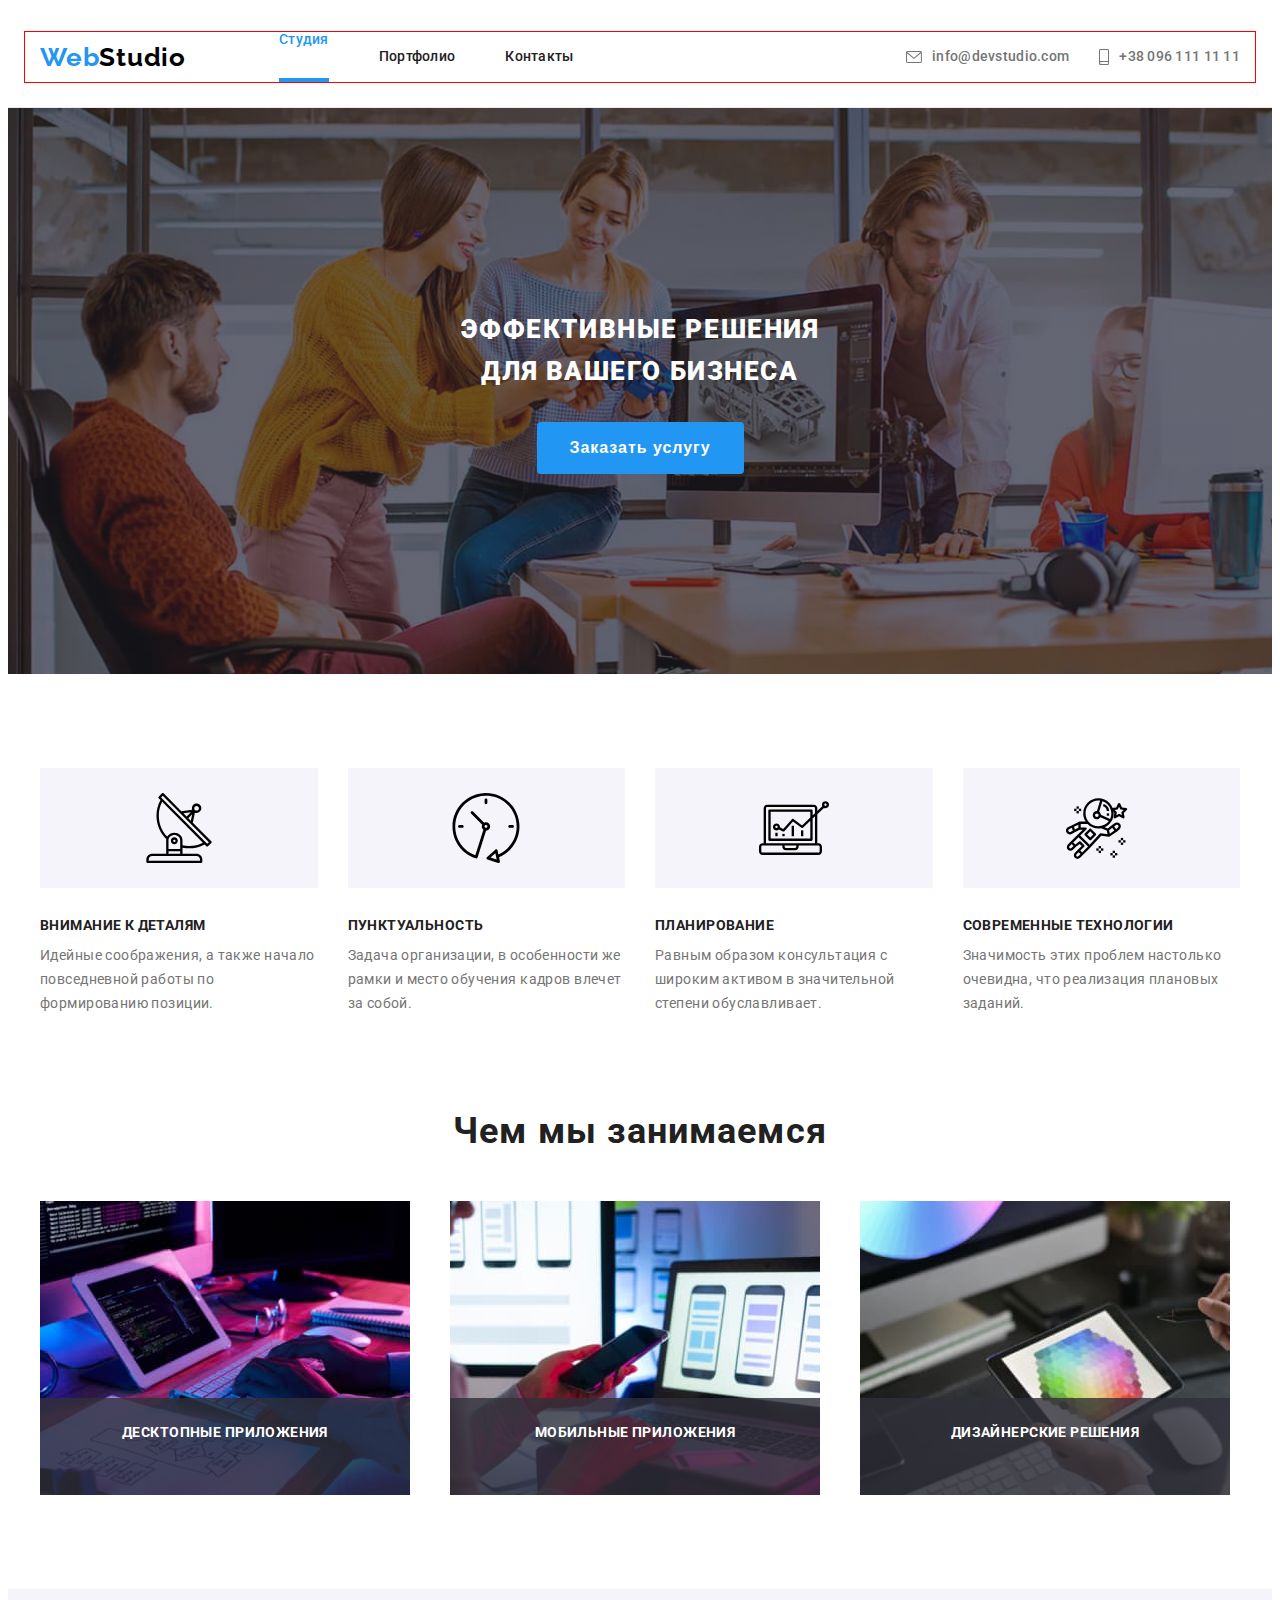
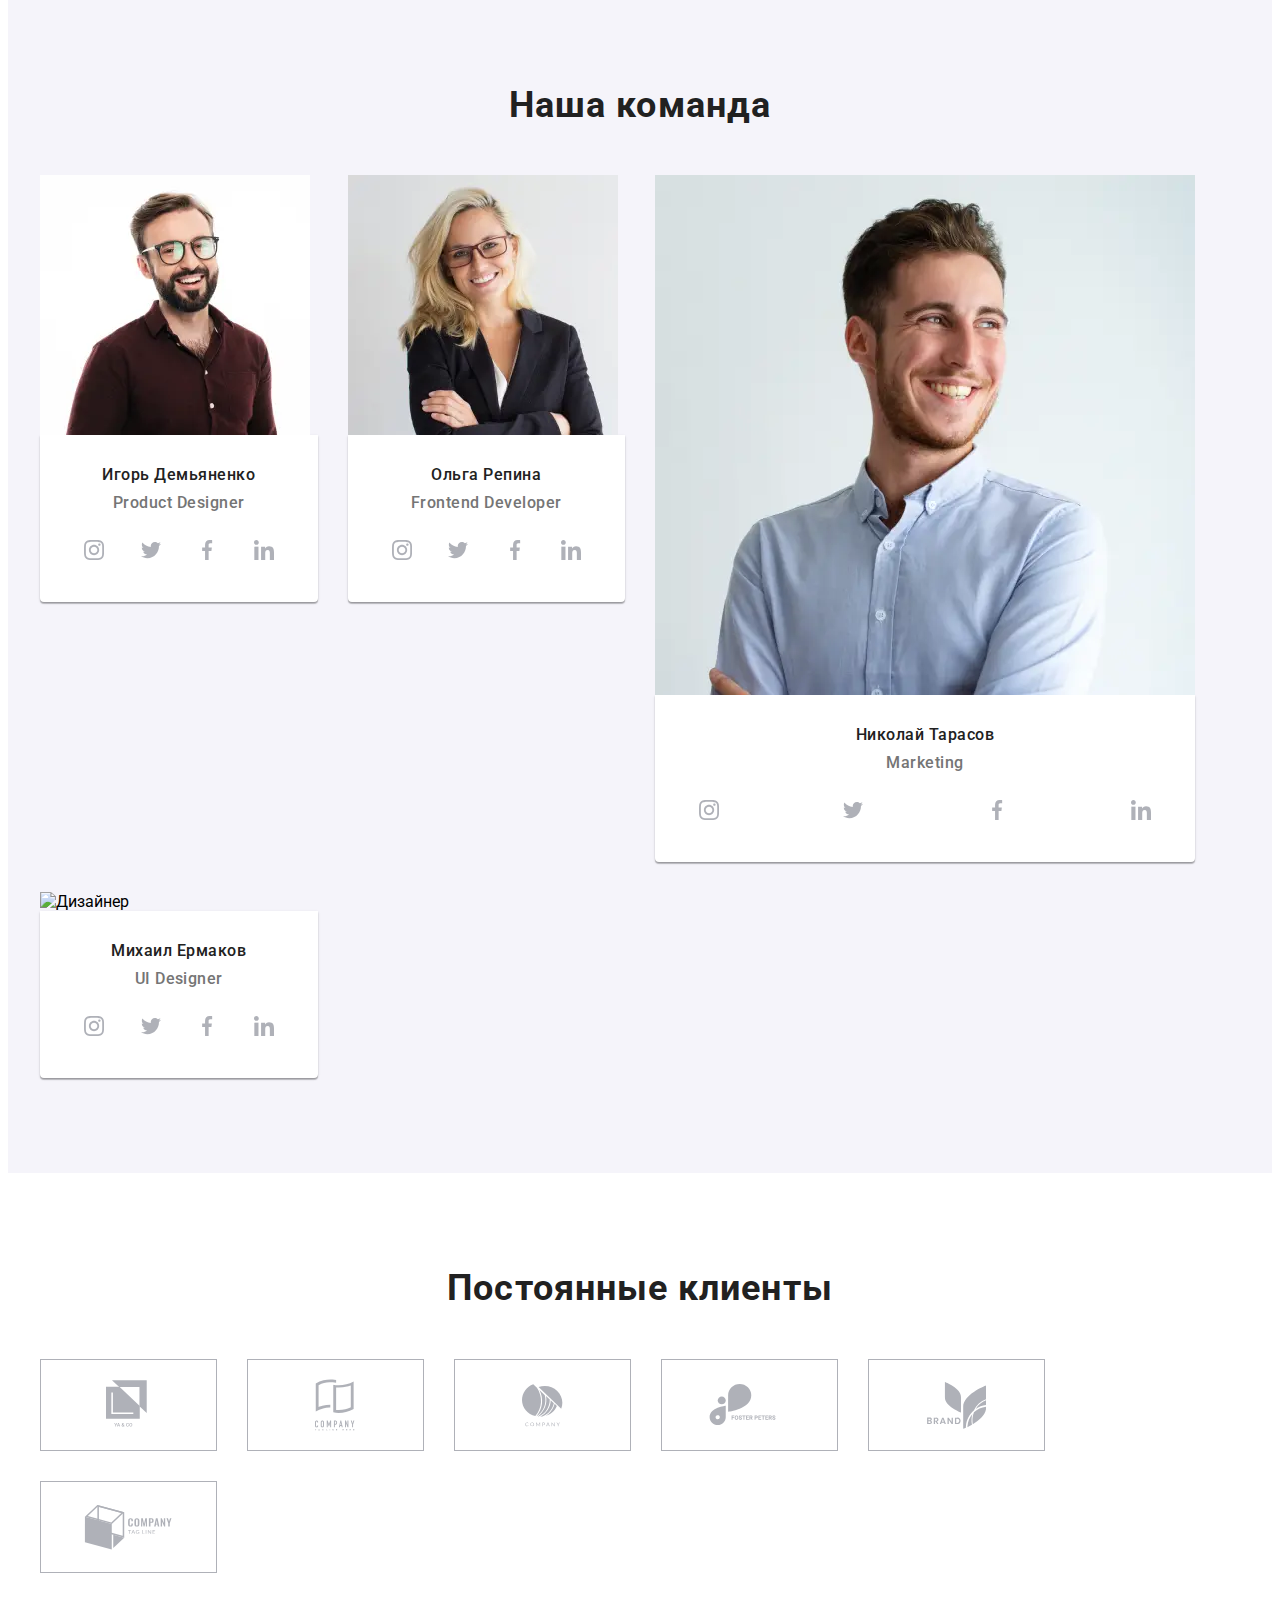
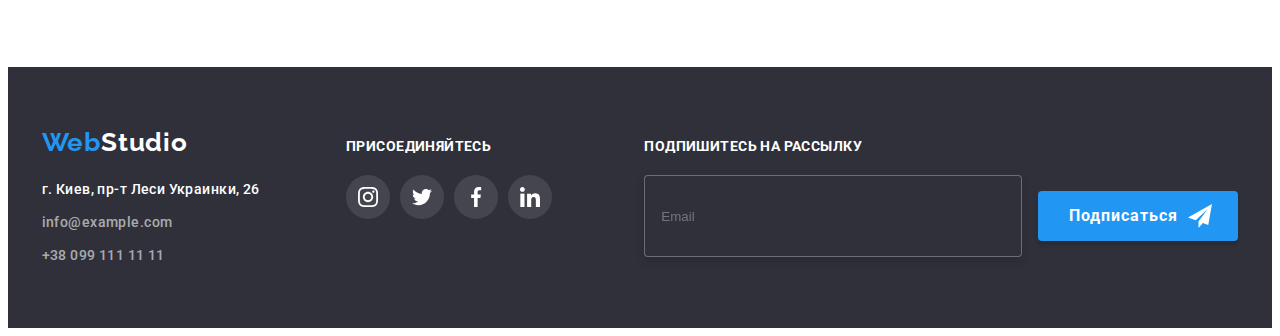
==== commit 3fe88383: "hw8-3" ====
--- a/index.html
+++ b/index.html
@@ -81,7 +81,7 @@
                 <div class="contact-container">
                     <ul class="contact-menu list">
                         <li class="contact-menu__item">
-                            <a href="" class="contact-menu__link link" href="+380961111111">+38 096 111 11 11</a>
+                            <a href="" class="contact-menu__link link" href="tel:+380961111111">+38 096 111 11 11</a>
                         </li>
                         <li class="contact-menu__item">
                             <a href="" class="contact-menu__link link" href="mailto:info@devstudio.com">info@devstudio.com</a>
@@ -119,14 +119,14 @@
                 </div>
             </section>
 
-<!--            
+            
             <section class="features">
                 <div class="features__container container">
                     <h2 class="visually-hidden">Преимущества вебстудии</h2>
                     <ul class="features__list list">
                         <li class="features__item">
                             <div class="features__card">
-                                <svg class="features__icon">
+                                <svg class="features__icon" width="70px" height="70px">
                                     <use href="./images/icons.svg#icon-antenna"></use>
                                 </svg>
                             </div>
@@ -135,7 +135,7 @@
                         </li>
                         <li class="features__item"> 
                             <div class="features__card">
-                                <svg class="features__icon">
+                                <svg class="features__icon" width="70px" height="70px">
                                     <use href="./images/icons.svg#icon-clock"></use>
                                 </svg>
                             </div>
@@ -144,7 +144,7 @@
                         </li>
                         <li class="features__item">
                             <div class="features__card">
-                                <svg class="features__icon">
+                                <svg class="features__icon" width="70px" height="70px">
                                     <use href="./images/icons.svg#icon-diagram"></use>
                                 </svg>
                             </div>
@@ -153,7 +153,7 @@
                         </li>
                         <li class="features__item">
                             <div class="features__card">
-                                <svg class="features__icon">
+                                <svg class="features__icon" width="70px" height="70px">
                                     <use href="./images/icons.svg#icon-astronaut"></use>
                                 </svg>
                             </div>
@@ -165,7 +165,7 @@
             </section>
 
             
-          <section class="work"> 
+           <section class="work"> 
               <div class="work__container container">
                     <h2 class="title">Чем мы занимаемся</h2>
                         <ul class="work__list list">
@@ -197,7 +197,18 @@
                     <h2 class="title">Наша команда</h2>
                     <ul class="team__list list">
                         <li class="team__item">
-                        <img src="./images/team/Igor.jpg" width="270" height="260" alt="Продакт менеджер">
+                            <picture>
+                                <source srcset="./images/team/igor-1200.webp 1x, ./images/team/igor-1200@2x.webp 2x" media="(min-width: 1200px)" type="image/webp">
+                                <source srcset="./images/team/igor-1200.jpg 1x, ./images/team/igor-1200@2x.jpg 2x" media="(min-width: 1200px)">
+
+                                <source srcset="./images/team/igor-768.webp 1x, ./images/team/igor-768@2x.webp 2x" media="(min-width: 768px)" type="image/webp">
+                                <source srcset="./images/team/igor-768.jpg 1x, ./images/team/igor-768@2x.jpg 2x" media="(min-width: 768px)">
+
+                                <source srcset="./images/team/igor-480.webp 1x, ./images/team/igor-480@2x.webp 2x" media="(min-width: 480px)" type="image/webp">
+                                <source srcset="./images/team/igor-480.jpg 1x, ./images/team/igor-480@2x.jpg 2x" media="(min-width: 480px)">
+                                <img src="./images/team/igor-480.jpg"  alt="Продакт менеджер">
+                            </picture>
+                        
                             <div class="team__card">
                                 <h3 class="team__name">Игорь Демьяненко</h3>
                                 <p class="team__position" lang="en">Product Designer</p>
@@ -234,7 +245,20 @@
                             </div>
                         </li>
                         <li class="team__item">
-                            <img src="./images/team/Olga.jpg" width="270" height="260" alt="Фронтэнд разработчик">
+                            <picture>
+
+                               <source srcset="./images/team/olga-1200.webp 1x, ./images/team/olga-1200@2x.webp 2x" media="(min-width: 1200px)" type="image/webp">
+                                <source srcset="./images/team/olga-1200.jpg 1x, ./images/team/olga-1200@2x.jpg 2x" media="(min-width: 1200px)">
+    
+                                <source srcset="./images/team/olga-768.webp 1x, ./images/team/olga-768@2x.webp 2x" media="(min-width: 768px)"  type="image/webp">
+                                <source srcset="./images/team/olga-768.jpg 1x, ./images/team/olga-768@2x.jpg 2x" media="(min-width: 768px)">
+
+                                <source srcset="./images/team/olga-480.webp 1x, ./images/team/olga-480@2x.webp 2x" media="(min-width: 480px)" type="image/webp">
+                                <source srcset="./images/team/olga-480.jpg 1x, ./images/team/olga-480@2x.jpg 2x" media="(min-width: 480px)">
+
+                                <img src="./images/team/olga-480.jpg" alt="Фронтэнд разработчик">
+                            </picture>
+                            
                             <div class="team__card">
                                 <h3 class="team__name">Ольга Репина</h3>
                                 <p class="team__position" lang="en">Frontend Developer</p>
@@ -271,7 +295,21 @@
                             </div>
                         </li>
                         <li class="team__item">
-                            <img src="./images/team/Nick.jpg" width="270" height="260" alt="Маркетолог">
+                            <picture>
+
+                                <source srcset="./images/team/nick-1200.webp 1x, ./images/team/nick-1200@2x.webp 2x" media="(min-width: 1200px)" type="image/webp">
+                                <source srcset="./images/team/nick-1200.jpg 1x, ./images/team/nick-1200@2x.jpg 2x" media="(min-width: 1200px)">
+                                
+                                <source srcset="./images/team/nick-768.webp 1x, ./images/team/nick-768@2x.webp 2x" media="(min-width: 768px)" type="image/webp">
+                                <source srcset="./images/team/nick-768.jpg 1x, ./images/team/nick-768@2x.jpg 2x" media="(min-width: 768px)">
+                                
+                                <source srcset="./images/team/nick-480.webp 1x, ./images/team/nick-480@2x.webp 2x" media="(min-width: 480px)" type="image/webp">
+                                <source srcset="./images/team/nick-480.jpg 1x, ./images/team/nick-480@2x.jpg 2x" media="(min-width: 480px)">
+
+                                <img src="./images/team/Nick.jpg" alt="Маркетолог">
+                            </picture>
+
+                            
                             <div class="team__card">
                                 <h3 class="team__name">Николай Тарасов</h3>
                                 <p class="team__position" lang="en">Marketing</p>
@@ -308,7 +346,20 @@
                             </div>
                         </li>
                         <li class="team__item">
-                            <img src="./images/team/Misha.jpg" width="270" height="260" alt="Дизайнер"> 
+                            <picture>
+
+                                <source srcset="./images/team/misha1200.webp 1x, ./images/team/misha-1200@2x.webp 2x" media="(min-width: 1200px)" type="image/webp">
+                                <source srcset="./images/team/misha-1200.jpg 1x, ./images/team/misha-1200@2x.jpg 2x" media="(min-width: 1200px)">
+
+                                <source srcset="./images/team/misha-768.webp 1x, ./images/team/misha-768@2x.webp 2x" media="(min-width: 768px)" type="image/webp">
+                                <source srcset="./images/team/misha-768.jpg 1x, ./images/team/misha-768@2x.jpg 2x" media="(min-width: 768px)">
+
+                                <source srcset="./images/team/misha-480.webp 1x, ./images/team/misha-480@2x.webp 2x" media="(min-width: 480px)" type="image/webp">
+                                <source srcset="./images/team/misha-480.jpg 1x, ./images/team/misha-480@2x.jpg 2x" media="(min-width: 480px)">
+
+                                <img src="./images/team/misha-480.jpg" alt="Дизайнер">
+                            </picture>
+                            
                             <div class="team__card">
                                 <h3 class="team__name">Михаил Ермаков</h3>
                                 <p class="team__position" lang="en">UI Designer</p>
@@ -348,7 +399,7 @@
                 </div>
           </section>
 
-          
+ 
             <section class="client">
                 <div class="client__container container">
                     <h2 class="client__title title">Постоянные клиенты</h2>
@@ -397,7 +448,7 @@
                         </li>
                     </ul>
                 </div>
-            </section>
+            </section> 
 
          </main>
           
@@ -463,7 +514,7 @@
             
                 <div class="subscription">
                     <b class="subscription__title">Подпишитесь на рассылку</b>
-                    <form>
+                    <form class="subscription__form">
                         <input class="subscription__input" type="email" name="email" placeholder="Email">
 
                         <button class="subscription__button" type="submit">Подписаться
@@ -534,11 +585,11 @@
 
             </div>
 
-        </div>
-
-        <script src="./js/modal.js"></script> -->
-
-        <script src="./js/mobile-menu.js"></script>
+        </div> 
+
+        <script src="./js/modal.js"></script>  
+
+       <script src="./js/mobile-menu.js"></script>   
         </body>
         
         </html>--- a/css/main.min.css
+++ b/css/main.min.css
@@ -1,2 +1,2 @@
-:root{--main-font: "Roboto", sans-serif;--secondary-font: "Raleway", sans-serif;--accent-color: #2196f3;--accent-text-color: #757575;--accent-title-color: #212121;--primary-white-color: #ffffff;--footer-background-color: #2f303a;--secondary-background-color: #f5f4fa;--section-padding-bottom: 49px;--icon-color: #afb1b8}.visually-hidden{position:absolute !important;clip:rect(1px 1px 1px 1px);clip:rect(1px, 1px, 1px, 1px);padding:0 !important;border:0 !important;height:1px !important;width:1px !important;overflow:hidden}body{font-family:var(--main-font)}h1,h2,h3,h4,h5,h6,p{margin:0}ul,ol{margin:0;padding:0}img{display:block}.link{text-decoration:none}.list{list-style:none}.address{font-style:normal}.container{padding-right:15px;padding-left:15px}.header .container{display:-webkit-box;display:-ms-flexbox;display:flex;-webkit-box-align:center;-ms-flex-align:center;align-items:center;-webkit-box-pack:justify;-ms-flex-pack:justify;justify-content:space-between;outline:1px solid red}@media screen and (min-width: 480px){.container{width:480px;margin:0 auto}}@media screen and (min-width: 768px){.container{width:768px;margin:0 auto}}@media screen and (min-width: 1200px){.container{width:1200px;margin:0 auto}}.modal-button{min-width:200px;padding-top:10px;padding-bottom:10px;padding-left:32px;padding-right:32px;font-size:16px;font-weight:700;line-height:1.88;letter-spacing:.06em;display:-webkit-box;display:-ms-flexbox;display:flex;-webkit-box-align:center;-ms-flex-align:center;align-items:center;text-align:center;letter-spacing:0.06em;color:var(--primary-white-color);cursor:pointer;background-color:var(--accent-color);border-radius:4px;margin:auto;border:1px solid transparent}.social__icon{fill:var(--icon-color);-webkit-transition:fill 250ms cubic-bezier(0.4, 0, 0.2, 1);transition:fill 250ms cubic-bezier(0.4, 0, 0.2, 1)}.social__link:hover .social__icon,.social__link:focus .social__icon{fill:var(--primary-white-color)}.social{display:-webkit-box;display:-ms-flexbox;display:flex;-webkit-box-align:center;-ms-flex-align:center;align-items:center;-webkit-box-pack:justify;-ms-flex-pack:justify;justify-content:space-between;padding-right:32px;padding-left:32px}.social__link{display:-webkit-box;display:-ms-flexbox;display:flex;width:44px;-webkit-box-pack:center;-ms-flex-pack:center;justify-content:center;-webkit-box-align:center;-ms-flex-align:center;align-items:center;height:44px;border-radius:50%;-webkit-transition:background-color 250ms cubic-bezier(0.4, 0, 0.2, 1);transition:background-color 250ms cubic-bezier(0.4, 0, 0.2, 1)}.social__link:hover,.social__link:focus{background-color:var(--accent-color)}.title{font-weight:700;font-size:36px;line-height:1.17;text-align:center;letter-spacing:0.03em;color:var(--accent-title-color)}.team .title{margin-bottom:var(--section-padding-bottom)}.work .title{margin-bottom:var(--section-padding-bottom)}@media screen and (max-width: 767px){.menu__item{display:none}.contact{display:none}.burger-btn{background-color:transparent;border:none;padding:0}.burger-btn__icon:hover,.burger-btn__icon:focus{fill:var(--accent-color)}.mobile-menu{position:fixed;top:0;left:50%;width:100vw;max-width:480px;height:100vh;padding:48px 40px;background-color:var(--primary-white-color);-webkit-transform:translateY(-100%) translateX(-50%);transform:translateY(-100%) translateX(-50%);-webkit-transition:-webkit-transform 250ms cubic-bezier(0.4, 0, 0.2, 1);transition:-webkit-transform 250ms cubic-bezier(0.4, 0, 0.2, 1);transition:transform 250ms cubic-bezier(0.4, 0, 0.2, 1);transition:transform 250ms cubic-bezier(0.4, 0, 0.2, 1), -webkit-transform 250ms cubic-bezier(0.4, 0, 0.2, 1)}.mobile-menu__close-button{position:absolute;top:10px;right:15px;background-color:transparent;border:none;padding:0}.is-open{-webkit-transform:translateY(0) translateX(-50%);transform:translateY(0) translateX(-50%)}.mobile-menu__link{font-family:var(--main-font);font-weight:500;font-size:40px;line-height:47px;letter-spacing:0.02em;color:var(--accent-title-color);-webkit-transition:color 250ms cubic-bezier(0.4, 0, 0.2, 1);transition:color 250ms cubic-bezier(0.4, 0, 0.2, 1)}.mobile-menu__link:hover,.mobile-menu__link:focus{color:var(--accent-color)}.mobile-menu__icon{-webkit-transition:color 250ms cubic-bezier(0.4, 0, 0.2, 1);transition:color 250ms cubic-bezier(0.4, 0, 0.2, 1)}.mobile-menu__icon:hover,.mobile-menu__icon:focus{fill:var(--accent-color)}.contact-menu__link{font-family:var(--main-font);font-weight:500;font-size:34px;line-height:40px;letter-spacing:0.02em;color:var(--accent-text-color);-webkit-transition:color 250ms cubic-bezier(0.4, 0, 0.2, 1);transition:color 250ms cubic-bezier(0.4, 0, 0.2, 1)}.contact-menu__link:last-child{font-family:var(--main-font);font-weight:500;font-size:24px;line-height:28px;letter-spacing:0.02em;color:var(--accent-text-color)}.contact-menu__link:hover,.contact-menu__link:focus{color:var(--accent-color)}.social-menu{display:-webkit-box;display:-ms-flexbox;display:flex;-webkit-box-align:center;-ms-flex-align:center;align-items:center}.mobile-menu__item:not(:last-child){margin-bottom:32px}.social-menu__link{font-family:var(--main-font);font-weight:500;font-size:18px;line-height:22px;letter-spacing:0.02em;color:var(--accent-color)}.social-menu__item:not(:last-child)::after{display:inline-block;content:"";width:22px;height:0;margin-right:0 10px;border:1px solid rgba(33,33,33,0.2);-webkit-transform:rotate(90deg);transform:rotate(90deg);color:var(--accent-text-color)}.contact-container{margin-top:302px;margin-bottom:64px}.contact-menu__item:not(:last-child){margin-bottom:32px}}@media screen and (min-width: 768px){.burger-btn{display:none}.mobile-menu{display:none}.navigation{display:-webkit-box;display:-ms-flexbox;display:flex;-webkit-box-align:center;-ms-flex-align:center;align-items:center}.menu__item{display:-webkit-box;display:-ms-flexbox;display:flex}.contact__item{display:-webkit-box;display:-ms-flexbox;display:flex}.menu{display:-webkit-box;display:-ms-flexbox;display:flex;-webkit-box-align:center;-ms-flex-align:center;align-items:center;margin-left:88px}.menu__item:not(:last-child){margin-right:50px}.menu__link{font-weight:500;font-size:14px;line-height:1.14;letter-spacing:0.02em;color:var(--accent-title-color);-webkit-transition:color 250ms cubic-bezier(0.4, 0, 0.2, 1);transition:color 250ms cubic-bezier(0.4, 0, 0.2, 1)}.menu__link:hover,.menu__link:focus{color:var(--accent-color)}}.current{position:relative;display:inline;color:var(--accent-color);padding-bottom:34px}.current::after{content:"";position:absolute;left:0;bottom:0;width:100%;height:4px;display:block;background-color:var(--accent-color)}@media screen and (max-width: 1199px){.contact{margin-left:auto}.contact__link{margin-bottom:10px}}@media screen and (min-width: 1200px){.menu{display:-webkit-box;display:-ms-flexbox;display:flex;-webkit-box-align:center;-ms-flex-align:center;align-items:center;margin-left:93px}.menu__item:not(:last-child){margin-right:50px}.contact{display:-webkit-box;display:-ms-flexbox;display:flex;-webkit-box-align:center;-ms-flex-align:center;align-items:center;-webkit-box-pack:center;-ms-flex-pack:center;justify-content:center}.contact__item:not(:last-child){margin-right:30px}}@media screen and (min-width: 768px){.contact__link{font-size:14px;font-weight:500;line-height:1.14;letter-spacing:.02em;color:var(--accent-text-color);display:-webkit-box;display:-ms-flexbox;display:flex;-webkit-box-align:center;-ms-flex-align:center;align-items:center;-webkit-transition:color 250ms cubic-bezier(0.4, 0, 0.2, 1);transition:color 250ms cubic-bezier(0.4, 0, 0.2, 1)}.contact__link:hover,.contact__link:focus{color:var(--accent-color)}.contact__icon{margin-right:8px;fill:var(--accent-text-color);-webkit-transition:fill 250ms cubic-bezier(0.4, 0, 0.2, 1);transition:fill 250ms cubic-bezier(0.4, 0, 0.2, 1)}.contact__link:hover .contact__icon,.contact__link:focus .contact__icon{fill:var(--accent-color)}}@media screen and (min-width: 1200px){.contact__link{font-size:14px;font-weight:500;line-height:1.14;letter-spacing:.02em;color:var(--accent-text-color);display:-webkit-box;display:-ms-flexbox;display:flex;-webkit-box-align:center;-ms-flex-align:center;align-items:center;-webkit-transition:color 250ms cubic-bezier(0.4, 0, 0.2, 1);transition:color 250ms cubic-bezier(0.4, 0, 0.2, 1)}.contact__link:hover,.contact__link:focus{color:var(--accent-color)}.contact__icon{margin-right:10px;fill:var(--accent-text-color);-webkit-transition:fill 250ms cubic-bezier(0.4, 0, 0.2, 1);transition:fill 250ms cubic-bezier(0.4, 0, 0.2, 1)}.contact__link:hover .contact__icon,.contact__link:focus .contact__icon{fill:var(--accent-color)}}@media screen and (min-width: 768px){.contact__link{font-size:14px;font-weight:500;line-height:1.14;letter-spacing:.02em;color:var(--accent-text-color);display:-webkit-box;display:-ms-flexbox;display:flex;-webkit-box-align:center;-ms-flex-align:center;align-items:center;-webkit-transition:color 250ms cubic-bezier(0.4, 0, 0.2, 1);transition:color 250ms cubic-bezier(0.4, 0, 0.2, 1)}.contact__link:hover,.contact__link:focus{color:var(--accent-color)}.contact__icon{margin-right:8px;fill:var(--accent-text-color)}}@media screen and (min-width: 1200px){.contact__link{font-size:14px;font-weight:500;line-height:1.14;letter-spacing:.02em;color:var(--accent-text-color);display:-webkit-box;display:-ms-flexbox;display:flex;-webkit-box-align:center;-ms-flex-align:center;align-items:center;-webkit-box-pack:center;-ms-flex-pack:center;justify-content:center;-webkit-transition:color 250ms cubic-bezier(0.4, 0, 0.2, 1);transition:color 250ms cubic-bezier(0.4, 0, 0.2, 1)}.contact__link:hover,.contact__link:focus{color:var(--accent-color)}.contact__icon{margin-right:10px;fill:var(--accent-text-color);-webkit-transition:fill 250ms cubic-bezier(0.4, 0, 0.2, 1);transition:fill 250ms cubic-bezier(0.4, 0, 0.2, 1)}.contact__link:hover .contact__icon,.contact__link:focus .contact__icon{fill:var(--accent-color)}}.footer-logo{margin-bottom:20px}.location{margin-right:70px}.logo{font-family:var(--secondary-font);font-size:26px;font-weight:700;line-height:1.19;letter-spacing:.03em;color:var(--accent-color)}.logo--theme-dark{color:#000000}.logo--theme-light{color:var(--primary-white-color)}.adress__item:not(:last-child){margin-bottom:9px}.apeal__title{font-family:var(--main-font);font-size:14px;font-weight:700;line-height:1.14;letter-spacing:.03em;text-transform:uppercase;color:var(--primary-white-color);display:-webkit-box;display:-ms-flexbox;display:flex;margin-bottom:20px}.footer-social__item:not(:last-child){margin-right:10px}.contact-adress{font-weight:500;font-size:14px;line-height:1.71;letter-spacing:0.03em;color:var(--primary-white-color)}.contact-info{font-weight:500;font-size:14px;line-height:1.71;letter-spacing:0.03em;color:rgba(255,255,255,0.6)}.subscription__title{font-family:var(--main-font);font-size:14px;font-weight:700;line-height:1.14;letter-spacing:.03em;text-transform:uppercase;color:var(--primary-white-color);display:block;margin-bottom:20px}.subscription{margin-left:93px}.input{font-family:var(--main-font);font-weight:500;font-size:16px;line-height:1.25;display:-webkit-inline-box;display:-ms-inline-flexbox;display:inline-flex;-webkit-box-align:center;-ms-flex-align:center;align-items:center;letter-spacing:0.03em;color:rgba(255,255,255,0.6)}.subscription__input{display:-webkit-inline-box;display:-ms-inline-flexbox;display:inline-flex;margin-right:12px;color:var(--primary-white-color);width:358px;height:50px;padding-top:15px;padding-bottom:15px;padding-left:16px;background:var(--footer-background-color);border:1px solid rgba(255,255,255,0.3);-webkit-filter:drop-shadow(0px 4px 4px rgba(0,0,0,0.15));filter:drop-shadow(0px 4px 4px rgba(0,0,0,0.15));border-radius:4px}.subscription__button{display:-webkit-inline-box;display:-ms-inline-flexbox;display:inline-flex;-webkit-box-align:center;-ms-flex-align:center;align-items:center;min-width:200px;height:50px;font-family:var(--main-font);font-size:16px;font-weight:700;line-height:1.88;letter-spacing:.06em;text-align:center;background:#2196f3;-webkit-box-shadow:0px 4px 4px rgba(0,0,0,0.15);box-shadow:0px 4px 4px rgba(0,0,0,0.15);border-radius:4px;border-color:transparent;color:#ffffff;padding-top:10px;padding-bottom:10px;padding-left:29px}.subscription__icon{margin-left:10px;fill:var(--primary-white-color)}.footer-social__link{display:-webkit-box;display:-ms-flexbox;display:flex;-webkit-box-align:center;-ms-flex-align:center;align-items:center;-webkit-box-pack:center;-ms-flex-pack:center;justify-content:center;width:44px;height:44px;border-radius:50%;background-color:rgba(255,255,255,0.1);-webkit-transition:background-color 250ms cubic-bezier(0.4, 0, 0.2, 1);transition:background-color 250ms cubic-bezier(0.4, 0, 0.2, 1)}.footer-social__link:hover,.footer-social__link:focus{background-color:var(--accent-color)}.footer-social__list{display:-webkit-box;display:-ms-flexbox;display:flex;-webkit-box-align:center;-ms-flex-align:center;align-items:center}.footer-social__icon{width:20px;height:20px;fill:var(--primary-white-color)}.backdrop{position:fixed;top:0;left:0;width:100vw;height:100vh;background:rgba(0,0,0,0.2);-webkit-transition:opacity 250ms cubic-bezier(0.4, 0, 0.2, 1),visibility 250ms cubic-bezier(0.4, 0, 0.2, 1),pointer-events 250ms;transition:opacity 250ms cubic-bezier(0.4, 0, 0.2, 1),visibility 250ms cubic-bezier(0.4, 0, 0.2, 1),pointer-events 250ms}.modal{position:absolute;top:50%;left:50%;-webkit-transform:translate(-50%, -50%);transform:translate(-50%, -50%);width:528px;height:581px;background:#ffffff;-webkit-box-shadow:0px 1px 3px rgba(0,0,0,0.12),0px 1px 1px rgba(0,0,0,0.14),0px 2px 1px rgba(0,0,0,0.2);box-shadow:0px 1px 3px rgba(0,0,0,0.12),0px 1px 1px rgba(0,0,0,0.14),0px 2px 1px rgba(0,0,0,0.2);border-radius:4px}.modal__close-btn{position:absolute;top:8px;right:8px;border-radius:50%;border:1px solid rgba(0,0,0,0.1);height:30px;cursor:pointer;background:transparent}.modal__icon{width:18px;height:18px;fill:#000000;display:-webkit-box;display:-ms-flexbox;display:flex;-webkit-box-pack:center;-ms-flex-pack:center;justify-content:center;-webkit-box-align:center;-ms-flex-align:center;align-items:center;-webkit-transition:fill 250ms cubic-bezier(0.4, 0, 0.2, 1);transition:fill 250ms cubic-bezier(0.4, 0, 0.2, 1)}.modal__icon:hover,.modal__icon:focus{fill:var(--accent-color)}.is-hidden{opacity:0;visibility:hidden;pointer-events:none}.modal__form{display:-webkit-box;display:-ms-flexbox;display:flex;-webkit-box-orient:vertical;-webkit-box-direction:normal;-ms-flex-direction:column;flex-direction:column;padding:40px}.modal__title{font-family:var(--main-font);font-weight:700;font-size:20px;line-height:1.15;text-align:center;letter-spacing:0.03em;color:#212121;display:block;margin-bottom:12px}.modal__label{font-family:var(--main-font);font-weight:500;font-size:12px;line-height:1.17;letter-spacing:0.01em;color:#757575;margin-bottom:10px}.modal__input{width:100%;height:40px;border:1px solid rgba(33,33,33,0.2);border-radius:4px;padding-left:42px;-webkit-transform:border-color 250ms cubic-bezier(0.4, 0, 0.2, 1);transform:border-color 250ms cubic-bezier(0.4, 0, 0.2, 1)}.modal__input:focus{outline:none;border-color:var(--accent-color)}.modal__comment{width:100%;height:120px;border:1px solid rgba(33,33,33,0.2);border-radius:4px;padding:12px 16px;resize:none;margin-top:4px;-webkit-transform:border-color 250ms cubic-bezier(0.4, 0, 0.2, 1);transform:border-color 250ms cubic-bezier(0.4, 0, 0.2, 1)}.modal__comment::-webkit-input-placeholder{color:rgba(117,117,117,0.5)}.modal__comment:-ms-input-placeholder{color:rgba(117,117,117,0.5)}.modal__comment::-ms-input-placeholder{color:rgba(117,117,117,0.5)}.modal__comment::placeholder{color:rgba(117,117,117,0.5)}.modal__comment:focus{outline:none;border-color:var(--accent-color)}.modal__label-check{display:-webkit-box;display:-ms-flexbox;display:flex;-webkit-box-align:center;-ms-flex-align:center;align-items:center;font-family:var(--main-font);font-weight:500;font-size:14px;line-height:1.71;letter-spacing:0.03em;color:#757575;margin-bottom:30px}.modal__label-check::before{content:"";display:block;width:16px;height:15px;outline:1px solid #000000;cursor:pointer;margin-right:8px;border-radius:2px;-webkit-transform:border-color 250ms cubic-bezier(0.4, 0, 0.2, 1);transform:border-color 250ms cubic-bezier(0.4, 0, 0.2, 1)}.modal__checkbox:checked+.modal__label-check::before{background-image:url(../images/modal/icon-check.svg);background-color:var(--accent-color);background-position:center;border-radius:2px;outline:none}.modal__checkbox:focus+.modal__label-check::before{border:2px solid;border-color:var(--accent-color)}.modal__checkbox{border-radius:2px}.modal__label-check a{color:var(--accent-color)}.modal__send{display:-webkit-box;display:-ms-flexbox;display:flex;-webkit-box-align:center;-ms-flex-align:center;align-items:center;-webkit-box-pack:center;-ms-flex-pack:center;justify-content:center;padding:10px 55px;text-align:center;font-family:var(--main-font);font-size:16px;font-weight:700;line-height:1.88;letter-spacing:.06em;margin:0 auto;color:#ffffff;background:var(--accent-color);-webkit-box-shadow:0px 4px 4px rgba(0,0,0,0.15);box-shadow:0px 4px 4px rgba(0,0,0,0.15);border-radius:4px;border-color:transparent}.modal__wrapper{position:relative;display:block;margin-top:4px}.modal__icon-info{position:absolute;top:50%;left:12px;display:block;-webkit-transform:translateY(-50%);transform:translateY(-50%);-webkit-transform:fill 250ms cubic-bezier(0.4, 0, 0.2, 1);transform:fill 250ms cubic-bezier(0.4, 0, 0.2, 1)}.modal__input:focus+.modal__icon-info{fill:var(--accent-color)}.modal__agremeent{display:-webkit-box;display:-ms-flexbox;display:flex;-webkit-box-align:center;-ms-flex-align:center;align-items:center;-webkit-box-pack:center;-ms-flex-pack:center;justify-content:center}.header{padding-top:16px;padding-bottom:16px}@media screen and (min-width: 768px){.header{padding-top:26px;padding-bottom:26px;border-bottom:1px solid #ececec}}@media screen and (min-width: 1200px){.header{padding-top:24px;padding-bottom:25px;border-bottom:1px solid #ececec}}.hero__title{font-family:var(--main-font);font-weight:900;font-size:26px;line-height:42px;max-width:360px;margin:0 auto;text-align:center;text-transform:uppercase;margin-bottom:30px;letter-spacing:0.06em;color:var(--primary-white-color)}.hero{padding-top:118px;padding-bottom:198px;-webkit-box-align:center;-ms-flex-align:center;align-items:center;margin:0 auto;background-color:var(--footer-background-color);background-image:-webkit-gradient(linear, left top, left bottom, from(rgba(47,48,58,0.4)), to(rgba(47,48,58,0.4))),url("../images/hero/hero-480.jpg");background-image:linear-gradient(rgba(47,48,58,0.4), rgba(47,48,58,0.4)),url("../images/hero/hero-480.jpg");background-repeat:no-repeat;background-size:cover}@media screen and (min-device-pixel-ratio: 2), screen and (-webkit-min-device-pixel-ratio: 2), screen and (min-resolution: 192dpi), screen and (min-resolution: 2dppx){.hero{background-image:url("../images/hero/hero-480@2x.jpg")}}@media screen and (min-width: 768px){.hero{background-image:-webkit-gradient(linear, left top, left bottom, from(rgba(47,48,58,0.4)), to(rgba(47,48,58,0.4))),url("../images/hero/hero-768.jpg");background-image:linear-gradient(rgba(47,48,58,0.4), rgba(47,48,58,0.4)),url("../images/hero/hero-768.jpg");background-repeat:no-repeat;background-size:cover}}@media screen and (min-width: 768px) and (min-device-pixel-ratio: 2), screen and (min-width: 768px) and (-webkit-min-device-pixel-ratio: 2), screen and (min-width: 768px) and (min-resolution: 192dpi), screen and (min-width: 768px) and (min-resolution: 2dppx){.hero{background-image:url("../images/hero/hero-768@2x.jpg")}}@media screen and (min-width: 1200px){.hero{background-image:-webkit-gradient(linear, left top, left bottom, from(rgba(47,48,58,0.4)), to(rgba(47,48,58,0.4))),url("../images/hero/hero-1200.jpg");background-image:linear-gradient(rgba(47,48,58,0.4), rgba(47,48,58,0.4)),url("../images/hero/hero-1200.jpg");background-repeat:no-repeat;background-size:cover}}@media screen and (min-width: 1200px) and (min-device-pixel-ratio: 2), screen and (min-width: 1200px) and (-webkit-min-device-pixel-ratio: 2), screen and (min-width: 1200px) and (min-resolution: 192dpi), screen and (min-width: 1200px) and (min-resolution: 2dppx){.hero{background-image:url("../images/hero/hero-1200@2x.jpg")}}.features__list{display:-webkit-box;display:-ms-flexbox;display:flex;margin-left:-30px;margin-top:-30px}.features__item{margin-left:30px;margin-top:30px;-ms-flex-preferred-size:calc(100% / 4 - 30px);flex-basis:calc(100% / 4 - 30px)}.features__title{font-size:14px;font-weight:700;line-height:1.14;letter-spacing:.03em;text-transform:uppercase;color:var(--accent-title-color);margin-bottom:10px}.features__description{font-weight:400;font-size:14px;line-height:1.71;letter-spacing:0.03em;color:var(--accent-text-color)}.features{padding-top:94px;padding-bottom:94px}.features__card{display:-webkit-box;display:-ms-flexbox;display:flex;-webkit-box-align:center;-ms-flex-align:center;align-items:center;-webkit-box-pack:center;-ms-flex-pack:center;justify-content:center;width:270px;height:120px;margin-bottom:30px;background-color:var(--secondary-background-color)}.features__icon{width:70px;height:70px}.work__list{display:-webkit-box;display:-ms-flexbox;display:flex;margin-left:-30px;margin-top:-30px}.work__item{margin-left:30px;margin-top:30px;-ms-flex-preferred-size:calc(100% / 3 - 30px);flex-basis:calc(100% / 3 - 30px)}.work__thumb{position:relative}.work{padding-bottom:94px}.work__subtitle{position:absolute;bottom:0;left:0;width:370px;height:70px;padding-top:27px;background:rgba(47,48,58,0.8);font-family:var(--main-font);font-size:14px;font-weight:700;line-height:1.14;letter-spacing:.03em;text-align:center;text-transform:uppercase;color:#ffffff}.team__name{font-weight:500;font-size:16px;line-height:1.19;text-align:center;letter-spacing:0.03em;color:var(--accent-title-color);margin-bottom:9px}.team{background-color:var(--secondary-background-color);padding-top:95px;padding-bottom:95px}.team__list{display:-webkit-box;display:-ms-flexbox;display:flex;margin-left:-30px;margin-top:-30px}.team__item{margin-left:30px;margin-top:30px;-ms-flex-preferred-size:calc(100% / 4 - 30px);flex-basis:calc(100% / 4 - 30px)}.team__card{padding-top:30px;padding-bottom:30px;background-color:#fff;-webkit-box-shadow:0px 1px 3px rgba(0,0,0,0.12),0px 1px 1px rgba(0,0,0,0.14),0px 2px 1px rgba(0,0,0,0.2);box-shadow:0px 1px 3px rgba(0,0,0,0.12),0px 1px 1px rgba(0,0,0,0.14),0px 2px 1px rgba(0,0,0,0.2);border-radius:0px 0px 4px 4px}.team__position{font-weight:500;font-size:16px;line-height:1.19;text-align:center;letter-spacing:0.03em;color:var(--accent-text-color);margin-bottom:16px}.client{padding-top:94px;padding-bottom:94px}.client__list{display:-webkit-box;display:-ms-flexbox;display:flex;margin-top:-30px;margin-left:-30px}.client__item{margin-top:30px;margin-left:30px;-ms-flex-preferred-size:calc(100% / 6 - 30px);flex-basis:calc(100% / 6 - 30px);height:90px;border:1px solid #afb1b8}.client__link{display:-webkit-box;display:-ms-flexbox;display:flex;-webkit-box-align:center;-ms-flex-align:center;align-items:center;-webkit-box-pack:center;-ms-flex-pack:center;justify-content:center;border-radius:4px;width:100%;height:100%;-webkit-transition:border 250ms cubic-bezier(0.4, 0, 0.2, 1);transition:border 250ms cubic-bezier(0.4, 0, 0.2, 1)}.client__link:hover,.client__link:focus{border:1px solid var(--accent-color)}.client__title{margin-bottom:50px}.client__icon{fill:var(--icon-color);-webkit-transition:fill 250ms cubic-bezier(0.4, 0, 0.2, 1);transition:fill 250ms cubic-bezier(0.4, 0, 0.2, 1)}.client__link:hover .client__icon,.client__link:focus .client__icon{fill:var(--accent-color)}.footer{background-color:var(--footer-background-color);padding-top:60px;padding-bottom:60px}.footer__container{display:-webkit-box;display:-ms-flexbox;display:flex;-webkit-box-align:baseline;-ms-flex-align:baseline;align-items:baseline}
+:root{--main-font: "Roboto", sans-serif;--secondary-font: "Raleway", sans-serif;--accent-color: #2196f3;--accent-text-color: #757575;--accent-title-color: #212121;--primary-white-color: #ffffff;--footer-background-color: #2f303a;--secondary-background-color: #f5f4fa;--section-padding-bottom: 49px;--icon-color: #afb1b8}.visually-hidden{position:absolute !important;clip:rect(1px 1px 1px 1px);clip:rect(1px, 1px, 1px, 1px);padding:0 !important;border:0 !important;height:1px !important;width:1px !important;overflow:hidden}body{font-family:var(--main-font)}h1,h2,h3,h4,h5,h6,p{margin:0}ul,ol{margin:0;padding:0}img{display:block}.link{text-decoration:none}.list{list-style:none}.address{font-style:normal}.container{width:100%;padding-right:15px;padding-left:15px}.header .container{display:-webkit-box;display:-ms-flexbox;display:flex;-webkit-box-align:center;-ms-flex-align:center;align-items:center;-webkit-box-pack:justify;-ms-flex-pack:justify;justify-content:space-between;outline:1px solid red}@media screen and (min-width: 480px){.container{width:480px;margin:0 auto}}@media screen and (min-width: 768px){.container{width:768px;margin:0 auto}}@media screen and (min-width: 1200px){.container{width:1200px;margin:0 auto}}.modal-button{min-width:200px;padding-top:10px;padding-bottom:10px;padding-left:32px;padding-right:32px;font-size:16px;font-weight:700;line-height:1.88;letter-spacing:.06em;display:-webkit-box;display:-ms-flexbox;display:flex;-webkit-box-align:center;-ms-flex-align:center;align-items:center;text-align:center;letter-spacing:0.06em;color:var(--primary-white-color);cursor:pointer;background-color:var(--accent-color);border-radius:4px;margin:auto;border:1px solid transparent}.social__icon{fill:var(--icon-color);-webkit-transition:fill 250ms cubic-bezier(0.4, 0, 0.2, 1);transition:fill 250ms cubic-bezier(0.4, 0, 0.2, 1)}.social__link:hover .social__icon,.social__link:focus .social__icon{fill:var(--primary-white-color)}.social{display:-webkit-box;display:-ms-flexbox;display:flex;-webkit-box-align:center;-ms-flex-align:center;align-items:center;-webkit-box-pack:justify;-ms-flex-pack:justify;justify-content:space-between;padding-right:32px;padding-left:32px}.social__link{display:-webkit-box;display:-ms-flexbox;display:flex;width:44px;-webkit-box-pack:center;-ms-flex-pack:center;justify-content:center;-webkit-box-align:center;-ms-flex-align:center;align-items:center;height:44px;border-radius:50%;-webkit-transition:background-color 250ms cubic-bezier(0.4, 0, 0.2, 1);transition:background-color 250ms cubic-bezier(0.4, 0, 0.2, 1)}.social__link:hover,.social__link:focus{background-color:var(--accent-color)}.title{font-weight:700;font-size:36px;line-height:1.17;text-align:center;letter-spacing:0.03em;color:var(--accent-title-color)}.team .title{margin-bottom:var(--section-padding-bottom)}.work .title{margin-bottom:var(--section-padding-bottom)}@media screen and (max-width: 767px){.menu__item{display:none}.contact{display:none}.burger-btn{background-color:transparent;border:none;padding:0}.burger-btn__icon:hover,.burger-btn__icon:focus{fill:var(--accent-color)}.mobile-menu{position:fixed;top:0;left:50%;width:100vw;max-width:480px;height:100vh;padding:48px 40px;background-color:var(--primary-white-color);-webkit-transform:translateY(-100%) translateX(-50%);transform:translateY(-100%) translateX(-50%);-webkit-transition:-webkit-transform 250ms cubic-bezier(0.4, 0, 0.2, 1);transition:-webkit-transform 250ms cubic-bezier(0.4, 0, 0.2, 1);transition:transform 250ms cubic-bezier(0.4, 0, 0.2, 1);transition:transform 250ms cubic-bezier(0.4, 0, 0.2, 1), -webkit-transform 250ms cubic-bezier(0.4, 0, 0.2, 1)}.mobile-menu__close-button{position:absolute;top:10px;right:15px;background-color:transparent;border:none;padding:0}.is-open{-webkit-transform:translateY(0) translateX(-50%);transform:translateY(0) translateX(-50%)}.mobile-menu__link{font-family:var(--main-font);font-weight:500;font-size:40px;line-height:47px;letter-spacing:0.02em;color:var(--accent-title-color);-webkit-transition:color 250ms cubic-bezier(0.4, 0, 0.2, 1);transition:color 250ms cubic-bezier(0.4, 0, 0.2, 1)}.mobile-menu__link:hover,.mobile-menu__link:focus{color:var(--accent-color)}.mobile-menu__icon{-webkit-transition:color 250ms cubic-bezier(0.4, 0, 0.2, 1);transition:color 250ms cubic-bezier(0.4, 0, 0.2, 1)}.mobile-menu__icon:hover,.mobile-menu__icon:focus{fill:var(--accent-color)}.contact-menu__link{font-family:var(--main-font);font-weight:500;font-size:34px;line-height:40px;letter-spacing:0.02em;color:var(--accent-text-color);-webkit-transition:color 250ms cubic-bezier(0.4, 0, 0.2, 1);transition:color 250ms cubic-bezier(0.4, 0, 0.2, 1)}.contact-menu__link:last-child{font-family:var(--main-font);font-weight:500;font-size:24px;line-height:28px;letter-spacing:0.02em;color:var(--accent-text-color)}.contact-menu__link:hover,.contact-menu__link:focus{color:var(--accent-color)}.social-menu{display:-webkit-box;display:-ms-flexbox;display:flex;-webkit-box-align:center;-ms-flex-align:center;align-items:center}.mobile-menu__item:not(:last-child){margin-bottom:32px}.social-menu__link{font-family:var(--main-font);font-weight:500;font-size:18px;line-height:22px;letter-spacing:0.02em;color:var(--accent-color)}.social-menu__item:not(:last-child)::after{display:inline-block;content:"";width:22px;height:0;margin-right:0 10px;border:1px solid rgba(33,33,33,0.2);-webkit-transform:rotate(90deg);transform:rotate(90deg);color:var(--accent-text-color)}.contact-container{margin-top:302px;margin-bottom:64px}.contact-menu__item:not(:last-child){margin-bottom:32px}}@media screen and (min-width: 768px){.burger-btn{display:none}.mobile-menu{display:none}.navigation{display:-webkit-box;display:-ms-flexbox;display:flex;-webkit-box-align:center;-ms-flex-align:center;align-items:center}.menu__item{display:-webkit-box;display:-ms-flexbox;display:flex}.contact__item{display:-webkit-box;display:-ms-flexbox;display:flex}.menu{display:-webkit-box;display:-ms-flexbox;display:flex;-webkit-box-align:center;-ms-flex-align:center;align-items:center;margin-left:88px}.menu__item:not(:last-child){margin-right:50px}.menu__link{font-weight:500;font-size:14px;line-height:1.14;letter-spacing:0.02em;color:var(--accent-title-color);-webkit-transition:color 250ms cubic-bezier(0.4, 0, 0.2, 1);transition:color 250ms cubic-bezier(0.4, 0, 0.2, 1)}.menu__link:hover,.menu__link:focus{color:var(--accent-color)}}.current{position:relative;display:inline;color:var(--accent-color);padding-bottom:34px}.current::after{content:"";position:absolute;left:0;bottom:0;width:100%;height:4px;display:block;background-color:var(--accent-color)}@media screen and (max-width: 1199px){.contact{margin-left:auto}.contact__link{margin-top:5px;margin-bottom:10px}}@media screen and (min-width: 1200px){.menu{display:-webkit-box;display:-ms-flexbox;display:flex;-webkit-box-align:center;-ms-flex-align:center;align-items:center;margin-left:93px}.menu__item:not(:last-child){margin-right:50px}.contact{display:-webkit-box;display:-ms-flexbox;display:flex;-webkit-box-align:center;-ms-flex-align:center;align-items:center;-webkit-box-pack:center;-ms-flex-pack:center;justify-content:center}.contact__item:not(:last-child){margin-right:30px}}@media screen and (min-width: 768px){.contact__link{font-size:14px;font-weight:500;line-height:1.14;letter-spacing:.02em;color:var(--accent-text-color);display:-webkit-box;display:-ms-flexbox;display:flex;-webkit-box-align:center;-ms-flex-align:center;align-items:center;-webkit-transition:color 250ms cubic-bezier(0.4, 0, 0.2, 1);transition:color 250ms cubic-bezier(0.4, 0, 0.2, 1)}.contact__link:hover,.contact__link:focus{color:var(--accent-color)}.contact__icon{margin-right:8px;fill:var(--accent-text-color);-webkit-transition:fill 250ms cubic-bezier(0.4, 0, 0.2, 1);transition:fill 250ms cubic-bezier(0.4, 0, 0.2, 1)}.contact__link:hover .contact__icon,.contact__link:focus .contact__icon{fill:var(--accent-color)}}@media screen and (min-width: 1200px){.contact__link{font-size:14px;font-weight:500;line-height:1.14;letter-spacing:.02em;color:var(--accent-text-color);display:-webkit-box;display:-ms-flexbox;display:flex;-webkit-box-align:center;-ms-flex-align:center;align-items:center;-webkit-transition:color 250ms cubic-bezier(0.4, 0, 0.2, 1);transition:color 250ms cubic-bezier(0.4, 0, 0.2, 1)}.contact__link:hover,.contact__link:focus{color:var(--accent-color)}.contact__icon{margin-right:10px;fill:var(--accent-text-color);-webkit-transition:fill 250ms cubic-bezier(0.4, 0, 0.2, 1);transition:fill 250ms cubic-bezier(0.4, 0, 0.2, 1)}.contact__link:hover .contact__icon,.contact__link:focus .contact__icon{fill:var(--accent-color)}}@media screen and (min-width: 768px){.contact__link{font-size:14px;font-weight:500;line-height:1.14;letter-spacing:.02em;color:var(--accent-text-color);display:-webkit-box;display:-ms-flexbox;display:flex;-webkit-box-align:center;-ms-flex-align:center;align-items:center;-webkit-transition:color 250ms cubic-bezier(0.4, 0, 0.2, 1);transition:color 250ms cubic-bezier(0.4, 0, 0.2, 1)}.contact__link:hover,.contact__link:focus{color:var(--accent-color)}.contact__icon{margin-right:8px;fill:var(--accent-text-color)}}@media screen and (min-width: 1200px){.contact__link{font-size:14px;font-weight:500;line-height:1.14;letter-spacing:.02em;color:var(--accent-text-color);display:-webkit-box;display:-ms-flexbox;display:flex;-webkit-box-align:center;-ms-flex-align:center;align-items:center;-webkit-box-pack:center;-ms-flex-pack:center;justify-content:center;-webkit-transition:color 250ms cubic-bezier(0.4, 0, 0.2, 1);transition:color 250ms cubic-bezier(0.4, 0, 0.2, 1)}.contact__link:hover,.contact__link:focus{color:var(--accent-color)}.contact__icon{margin-right:10px;fill:var(--accent-text-color);-webkit-transition:fill 250ms cubic-bezier(0.4, 0, 0.2, 1);transition:fill 250ms cubic-bezier(0.4, 0, 0.2, 1)}.contact__link:hover .contact__icon,.contact__link:focus .contact__icon{fill:var(--accent-color)}}.footer-logo{margin-bottom:20px}.location{max-width:231px;width:100%;text-align:center}@media screen and (max-width: 1199px){.location{margin-bottom:60px}}@media screen and (min-width: 1200px){.location{margin-right:70px;text-align:start}}.logo{font-family:var(--secondary-font);font-size:26px;font-weight:700;line-height:1.19;letter-spacing:.03em;color:var(--accent-color)}.logo--theme-dark{color:#000000}.logo--theme-light{color:var(--primary-white-color)}.adress__item:not(:last-child){margin-bottom:9px}.appeal{max-width:206px;width:100%}@media screen and (max-width: 1199px){.appeal{text-align:center;margin-bottom:60px}}@media screen and (min-width: 1200px){.appeal{margin-right:89px}}.apeal__title{font-family:var(--main-font);font-size:14px;font-weight:700;line-height:1.14;letter-spacing:.03em;text-transform:uppercase;color:var(--primary-white-color);margin-bottom:20px;display:block}.footer-social__item:not(:last-child){margin-right:10px}@media screen and (max-width: 767px){.footer-social__list{margin-top:20px}}.contact-adress{font-weight:500;font-size:14px;line-height:1.71;letter-spacing:0.03em;color:var(--primary-white-color)}.contact-info{font-weight:500;font-size:14px;line-height:1.71;letter-spacing:0.03em;color:rgba(255,255,255,0.6)}.subscription__title{font-family:var(--main-font);font-size:14px;font-weight:700;line-height:1.14;letter-spacing:.03em;text-transform:uppercase;color:var(--primary-white-color);display:block;margin-bottom:20px}.input{font-family:var(--main-font);font-weight:500;font-size:16px;line-height:1.25;display:-webkit-inline-box;display:-ms-inline-flexbox;display:inline-flex;-webkit-box-align:center;-ms-flex-align:center;align-items:center;letter-spacing:0.03em;color:rgba(255,255,255,0.6)}.subscription__input{display:-webkit-inline-box;display:-ms-inline-flexbox;display:inline-flex;margin-right:12px;color:var(--primary-white-color);width:358px;height:50px;padding-top:15px;padding-bottom:15px;padding-left:16px;background:var(--footer-background-color);border:1px solid rgba(255,255,255,0.3);-webkit-filter:drop-shadow(0px 4px 4px rgba(0,0,0,0.15));filter:drop-shadow(0px 4px 4px rgba(0,0,0,0.15));border-radius:4px}.subscription__button{display:-webkit-inline-box;display:-ms-inline-flexbox;display:inline-flex;-webkit-box-align:center;-ms-flex-align:center;align-items:center;min-width:200px;height:50px;font-family:var(--main-font);font-size:16px;font-weight:700;line-height:1.88;letter-spacing:.06em;text-align:center;background:#2196f3;-webkit-box-shadow:0px 4px 4px rgba(0,0,0,0.15);box-shadow:0px 4px 4px rgba(0,0,0,0.15);border-radius:4px;border-color:transparent;color:#ffffff;padding-top:10px;padding-bottom:10px;padding-left:29px}.subscription__icon{margin-left:10px;fill:var(--primary-white-color)}.footer-social__link{display:-webkit-box;display:-ms-flexbox;display:flex;-webkit-box-align:center;-ms-flex-align:center;align-items:center;-webkit-box-pack:center;-ms-flex-pack:center;justify-content:center;width:44px;height:44px;border-radius:50%;background-color:rgba(255,255,255,0.1);-webkit-transition:background-color 250ms cubic-bezier(0.4, 0, 0.2, 1);transition:background-color 250ms cubic-bezier(0.4, 0, 0.2, 1)}.footer-social__link:hover,.footer-social__link:focus{background-color:var(--accent-color)}.footer-social__list{display:-webkit-box;display:-ms-flexbox;display:flex;-webkit-box-align:center;-ms-flex-align:center;align-items:center}.footer-social__icon{width:20px;height:20px;fill:var(--primary-white-color)}.backdrop{position:fixed;top:0;left:0;width:100vw;height:100vh;background:rgba(0,0,0,0.2);-webkit-transition:opacity 250ms cubic-bezier(0.4, 0, 0.2, 1),visibility 250ms cubic-bezier(0.4, 0, 0.2, 1),pointer-events 250ms;transition:opacity 250ms cubic-bezier(0.4, 0, 0.2, 1),visibility 250ms cubic-bezier(0.4, 0, 0.2, 1),pointer-events 250ms}.modal{position:absolute;top:50%;left:50%;-webkit-transform:translate(-50%, -50%);transform:translate(-50%, -50%);width:528px;height:581px;background:#ffffff;-webkit-box-shadow:0px 1px 3px rgba(0,0,0,0.12),0px 1px 1px rgba(0,0,0,0.14),0px 2px 1px rgba(0,0,0,0.2);box-shadow:0px 1px 3px rgba(0,0,0,0.12),0px 1px 1px rgba(0,0,0,0.14),0px 2px 1px rgba(0,0,0,0.2);border-radius:4px}.modal__close-btn{position:absolute;top:8px;right:8px;border-radius:50%;border:1px solid rgba(0,0,0,0.1);height:30px;cursor:pointer;background:transparent}.modal__icon{width:18px;height:18px;fill:#000000;display:-webkit-box;display:-ms-flexbox;display:flex;-webkit-box-pack:center;-ms-flex-pack:center;justify-content:center;-webkit-box-align:center;-ms-flex-align:center;align-items:center;-webkit-transition:fill 250ms cubic-bezier(0.4, 0, 0.2, 1);transition:fill 250ms cubic-bezier(0.4, 0, 0.2, 1)}.modal__icon:hover,.modal__icon:focus{fill:var(--accent-color)}.is-hidden{opacity:0;visibility:hidden;pointer-events:none}.modal__form{display:-webkit-box;display:-ms-flexbox;display:flex;-webkit-box-orient:vertical;-webkit-box-direction:normal;-ms-flex-direction:column;flex-direction:column;padding:40px}.modal__title{font-family:var(--main-font);font-weight:700;font-size:20px;line-height:1.15;text-align:center;letter-spacing:0.03em;color:#212121;display:block;margin-bottom:12px}.modal__label{font-family:var(--main-font);font-weight:500;font-size:12px;line-height:1.17;letter-spacing:0.01em;color:#757575;margin-bottom:10px}.modal__input{width:100%;height:40px;border:1px solid rgba(33,33,33,0.2);border-radius:4px;padding-left:42px;-webkit-transform:border-color 250ms cubic-bezier(0.4, 0, 0.2, 1);transform:border-color 250ms cubic-bezier(0.4, 0, 0.2, 1)}.modal__input:focus{outline:none;border-color:var(--accent-color)}.modal__comment{width:100%;height:120px;border:1px solid rgba(33,33,33,0.2);border-radius:4px;padding:12px 16px;resize:none;margin-top:4px;-webkit-transform:border-color 250ms cubic-bezier(0.4, 0, 0.2, 1);transform:border-color 250ms cubic-bezier(0.4, 0, 0.2, 1)}.modal__comment::-webkit-input-placeholder{color:rgba(117,117,117,0.5)}.modal__comment:-ms-input-placeholder{color:rgba(117,117,117,0.5)}.modal__comment::-ms-input-placeholder{color:rgba(117,117,117,0.5)}.modal__comment::placeholder{color:rgba(117,117,117,0.5)}.modal__comment:focus{outline:none;border-color:var(--accent-color)}.modal__label-check{display:-webkit-box;display:-ms-flexbox;display:flex;-webkit-box-align:center;-ms-flex-align:center;align-items:center;font-family:var(--main-font);font-weight:500;font-size:14px;line-height:1.71;letter-spacing:0.03em;color:#757575;margin-bottom:30px}.modal__label-check::before{content:"";display:block;width:16px;height:15px;outline:1px solid #000000;cursor:pointer;margin-right:8px;border-radius:2px;-webkit-transform:border-color 250ms cubic-bezier(0.4, 0, 0.2, 1);transform:border-color 250ms cubic-bezier(0.4, 0, 0.2, 1)}.modal__checkbox:checked+.modal__label-check::before{background-image:url(../images/modal/icon-check.svg);background-color:var(--accent-color);background-position:center;border-radius:2px;outline:none}.modal__checkbox:focus+.modal__label-check::before{border:2px solid;border-color:var(--accent-color)}.modal__checkbox{border-radius:2px}.modal__label-check a{color:var(--accent-color)}.modal__send{display:-webkit-box;display:-ms-flexbox;display:flex;-webkit-box-align:center;-ms-flex-align:center;align-items:center;-webkit-box-pack:center;-ms-flex-pack:center;justify-content:center;padding:10px 55px;text-align:center;font-family:var(--main-font);font-size:16px;font-weight:700;line-height:1.88;letter-spacing:.06em;margin:0 auto;color:#ffffff;background:var(--accent-color);-webkit-box-shadow:0px 4px 4px rgba(0,0,0,0.15);box-shadow:0px 4px 4px rgba(0,0,0,0.15);border-radius:4px;border-color:transparent}.modal__wrapper{position:relative;display:block;margin-top:4px}.modal__icon-info{position:absolute;top:50%;left:12px;display:block;-webkit-transform:translateY(-50%);transform:translateY(-50%);-webkit-transform:fill 250ms cubic-bezier(0.4, 0, 0.2, 1);transform:fill 250ms cubic-bezier(0.4, 0, 0.2, 1)}.modal__input:focus+.modal__icon-info{fill:var(--accent-color)}.modal__agremeent{display:-webkit-box;display:-ms-flexbox;display:flex;-webkit-box-align:center;-ms-flex-align:center;align-items:center;-webkit-box-pack:center;-ms-flex-pack:center;justify-content:center}.header{padding-top:16px;padding-bottom:16px}@media screen and (min-width: 768px){.header{padding-top:26px;padding-bottom:26px;border-bottom:1px solid #ececec}}@media screen and (min-width: 1200px){.header{padding-top:24px;padding-bottom:25px;border-bottom:1px solid #ececec}}.hero__title{font-family:var(--main-font);font-weight:900;font-size:26px;line-height:42px;max-width:360px;margin:0 auto;text-align:center;text-transform:uppercase;margin-bottom:30px;letter-spacing:0.06em;color:var(--primary-white-color)}.hero{padding-top:118px;padding-bottom:198px;-webkit-box-align:center;-ms-flex-align:center;align-items:center;margin:0 auto;background-color:var(--footer-background-color);background-image:-webkit-gradient(linear, left top, left bottom, from(rgba(47,48,58,0.4)), to(rgba(47,48,58,0.4))),url("../images/hero/hero-480.jpg");background-image:linear-gradient(rgba(47,48,58,0.4), rgba(47,48,58,0.4)),url("../images/hero/hero-480.jpg");background-repeat:no-repeat;background-size:cover}@media screen and (min-device-pixel-ratio: 2), screen and (-webkit-min-device-pixel-ratio: 2), screen and (min-resolution: 192dpi), screen and (min-resolution: 2dppx){.hero{background-image:url("../images/hero/hero-480@2x.jpg")}}@media screen and (min-width: 768px){.hero{background-image:-webkit-gradient(linear, left top, left bottom, from(rgba(47,48,58,0.4)), to(rgba(47,48,58,0.4))),url("../images/hero/hero-768.jpg");background-image:linear-gradient(rgba(47,48,58,0.4), rgba(47,48,58,0.4)),url("../images/hero/hero-768.jpg");background-repeat:no-repeat;background-size:cover}}@media screen and (min-width: 768px) and (min-device-pixel-ratio: 2), screen and (min-width: 768px) and (-webkit-min-device-pixel-ratio: 2), screen and (min-width: 768px) and (min-resolution: 192dpi), screen and (min-width: 768px) and (min-resolution: 2dppx){.hero{background-image:url("../images/hero/hero-768@2x.jpg")}}@media screen and (min-width: 1200px){.hero{padding-top:200px;padding-bottom:200px}.hero{background-image:-webkit-gradient(linear, left top, left bottom, from(rgba(47,48,58,0.4)), to(rgba(47,48,58,0.4))),url("../images/hero/hero-1200.jpg");background-image:linear-gradient(rgba(47,48,58,0.4), rgba(47,48,58,0.4)),url("../images/hero/hero-1200.jpg");background-repeat:no-repeat;background-size:cover}}@media screen and (min-width: 1200px) and (min-device-pixel-ratio: 2), screen and (min-width: 1200px) and (-webkit-min-device-pixel-ratio: 2), screen and (min-width: 1200px) and (min-resolution: 192dpi), screen and (min-width: 1200px) and (min-resolution: 2dppx){.hero{background-image:url("../images/hero/hero-1200@2x.jpg")}}.features__list{margin-left:-30px;margin-top:-30px}@media screen and (min-width: 768px){.features__list{display:-webkit-box;display:-ms-flexbox;display:flex;-ms-flex-wrap:wrap;flex-wrap:wrap}}.features__description:last-child{margin-bottom:0}.features__item{margin-left:30px;margin-top:30px}@media screen and (min-width: 768px){.features__item{-ms-flex-preferred-size:calc(100% / 2 - 30px);flex-basis:calc(100% / 2 - 30px)}}@media screen and (min-width: 1200px){.features__item{-ms-flex-preferred-size:calc(100% / 4 - 30px);flex-basis:calc(100% / 4 - 30px)}}.features__title{font-size:14px;font-weight:700;line-height:1.14;letter-spacing:.03em;font-size:14px;line-height:1.14;letter-spacing:0.03em;text-transform:uppercase;color:var(--accent-title-color);margin-bottom:10px;text-align:center}@media screen and (min-width: 768px){.features__title{text-align:left}}.features__description{font-weight:400;font-size:14px;line-height:1.71;letter-spacing:0.03em;color:var(--accent-text-color)}.features{padding-top:94px;padding-bottom:94px}.features__card{display:-webkit-box;display:-ms-flexbox;display:flex;-webkit-box-align:center;-ms-flex-align:center;align-items:center;-webkit-box-pack:center;-ms-flex-pack:center;justify-content:center;height:120px;margin-bottom:30px;background-color:var(--secondary-background-color)}.features__icon{width:70px;height:70px}@media screen and (max-width: 1199px){.work{display:none}}@media screen and (min-width: 1200px){.work__list{display:-webkit-box;display:-ms-flexbox;display:flex;margin-left:-30px;margin-top:-30px}.work__item{margin-left:30px;margin-top:30px;-ms-flex-preferred-size:calc(100% / 3 - 30px);flex-basis:calc(100% / 3 - 30px)}.work__thumb{position:relative}.work{padding-bottom:94px}.work__subtitle{position:absolute;bottom:0;left:0;width:370px;height:70px;padding-top:27px;background:rgba(47,48,58,0.8);font-family:var(--main-font);font-size:14px;font-weight:700;line-height:1.14;letter-spacing:.03em;text-align:center;text-transform:uppercase;color:#ffffff}}.team__name{font-weight:500;font-size:16px;line-height:1.19;text-align:center;letter-spacing:0.03em;color:var(--accent-title-color);margin-bottom:9px}.team{background-color:var(--secondary-background-color);padding-top:95px;padding-bottom:95px}.team__list{margin-left:-30px;margin-top:-30px}@media screen and (min-width: 768px){.team__list{display:-webkit-box;display:-ms-flexbox;display:flex;-ms-flex-wrap:wrap;flex-wrap:wrap}}.team__item{margin-left:30px;margin-top:30px}@media screen and (min-width: 768px){.team__item{-ms-flex-preferred-size:calc(100% / 2 - 30px);flex-basis:calc(100% / 2 - 30px)}}@media screen and (min-width: 1200px){.team__item{-ms-flex-preferred-size:calc(100% / 4 - 30px);flex-basis:calc(100% / 4 - 30px)}}.team__card{padding-top:30px;padding-bottom:30px;background-color:#fff;-webkit-box-shadow:0px 1px 3px rgba(0,0,0,0.12),0px 1px 1px rgba(0,0,0,0.14),0px 2px 1px rgba(0,0,0,0.2);box-shadow:0px 1px 3px rgba(0,0,0,0.12),0px 1px 1px rgba(0,0,0,0.14),0px 2px 1px rgba(0,0,0,0.2);border-radius:0px 0px 4px 4px}.team__position{font-weight:500;font-size:16px;line-height:1.19;text-align:center;letter-spacing:0.03em;color:var(--accent-text-color);margin-bottom:16px}.client{padding-top:94px;padding-bottom:94px}.client__list{display:-webkit-box;display:-ms-flexbox;display:flex;-ms-flex-wrap:wrap;flex-wrap:wrap;margin-top:-30px;margin-left:-30px}.client__item{margin-top:30px;margin-left:30px;height:90px;border:1px solid #afb1b8}@media screen and (min-width: 480px){.client__item{-ms-flex-preferred-size:calc(100% / 2 - 30px);flex-basis:calc(100% / 2 - 30px)}}@media screen and (min-width: 768px){.client__item{-ms-flex-preferred-size:calc(100% / 3 - 30px);flex-basis:calc(100% / 3 - 30px)}}@media screen and (min-width: 1200px){.client__item{-ms-flex-preferred-size:calc(100% / 6 - 30px);flex-basis:calc(100% / 6 - 30px)}}.client__link{display:-webkit-box;display:-ms-flexbox;display:flex;-webkit-box-align:center;-ms-flex-align:center;align-items:center;-webkit-box-pack:center;-ms-flex-pack:center;justify-content:center;border-radius:4px;width:100%;height:100%;-webkit-transition:border 250ms cubic-bezier(0.4, 0, 0.2, 1);transition:border 250ms cubic-bezier(0.4, 0, 0.2, 1)}.client__link:hover,.client__link:focus{border:1px solid var(--accent-color)}.client__title{margin-bottom:50px}.client__icon{fill:var(--icon-color);-webkit-transition:fill 250ms cubic-bezier(0.4, 0, 0.2, 1);transition:fill 250ms cubic-bezier(0.4, 0, 0.2, 1)}.client__link:hover .client__icon,.client__link:focus .client__icon{fill:var(--accent-color)}.footer{background-color:var(--footer-background-color);padding-top:60px;padding-bottom:60px}.footer__container{display:-webkit-box;display:-ms-flexbox;display:flex;-webkit-box-align:baseline;-ms-flex-align:baseline;align-items:baseline}@media screen and (max-width: 767px){.footer__container{-webkit-box-orient:vertical;-webkit-box-direction:normal;-ms-flex-direction:column;flex-direction:column;-webkit-box-align:center;-ms-flex-align:center;align-items:center;-webkit-box-pack:center;-ms-flex-pack:center;justify-content:center}}@media screen and (min-width: 768px){.footer__container{-ms-flex-wrap:wrap;flex-wrap:wrap;-ms-flex-pack:distribute;justify-content:space-around}}@media screen and (min-width: 1200px){.footer__container{-ms-flex-wrap:nowrap;flex-wrap:nowrap}}
 /*# sourceMappingURL=main.min.css.map */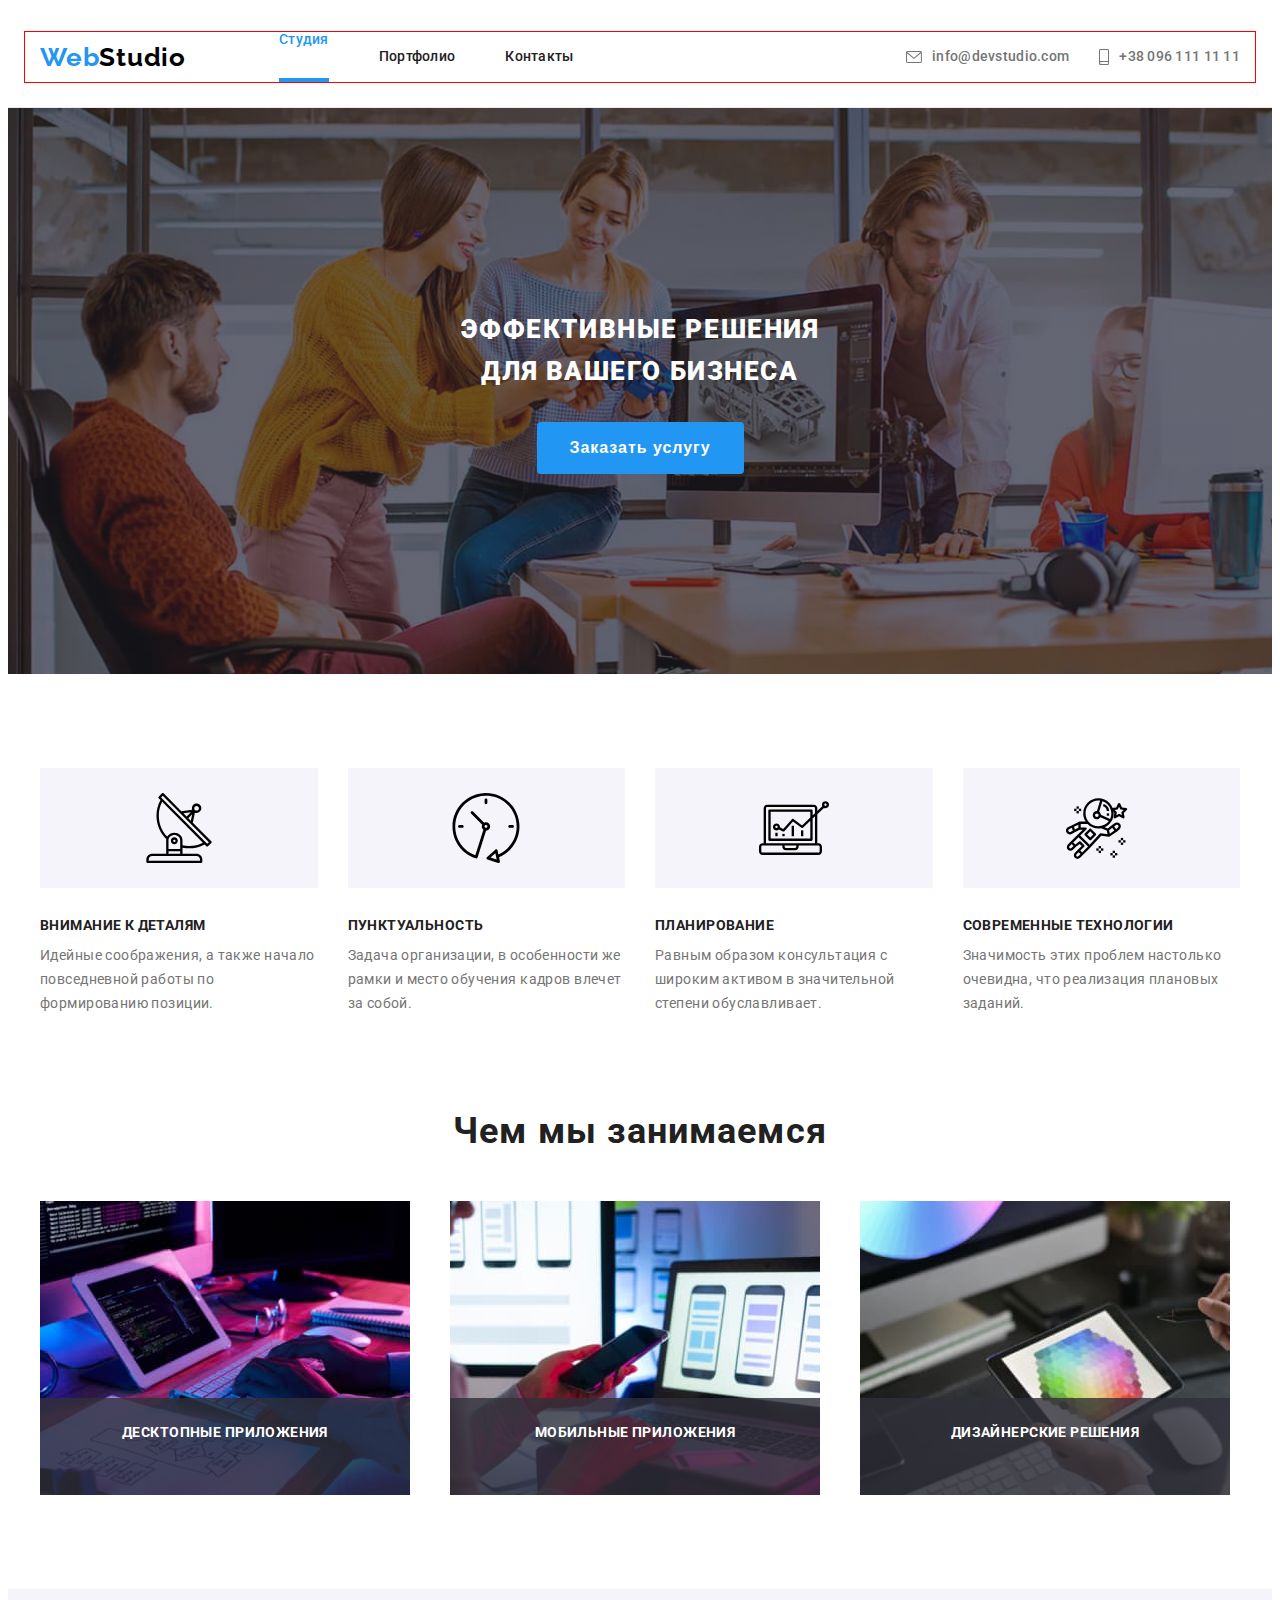
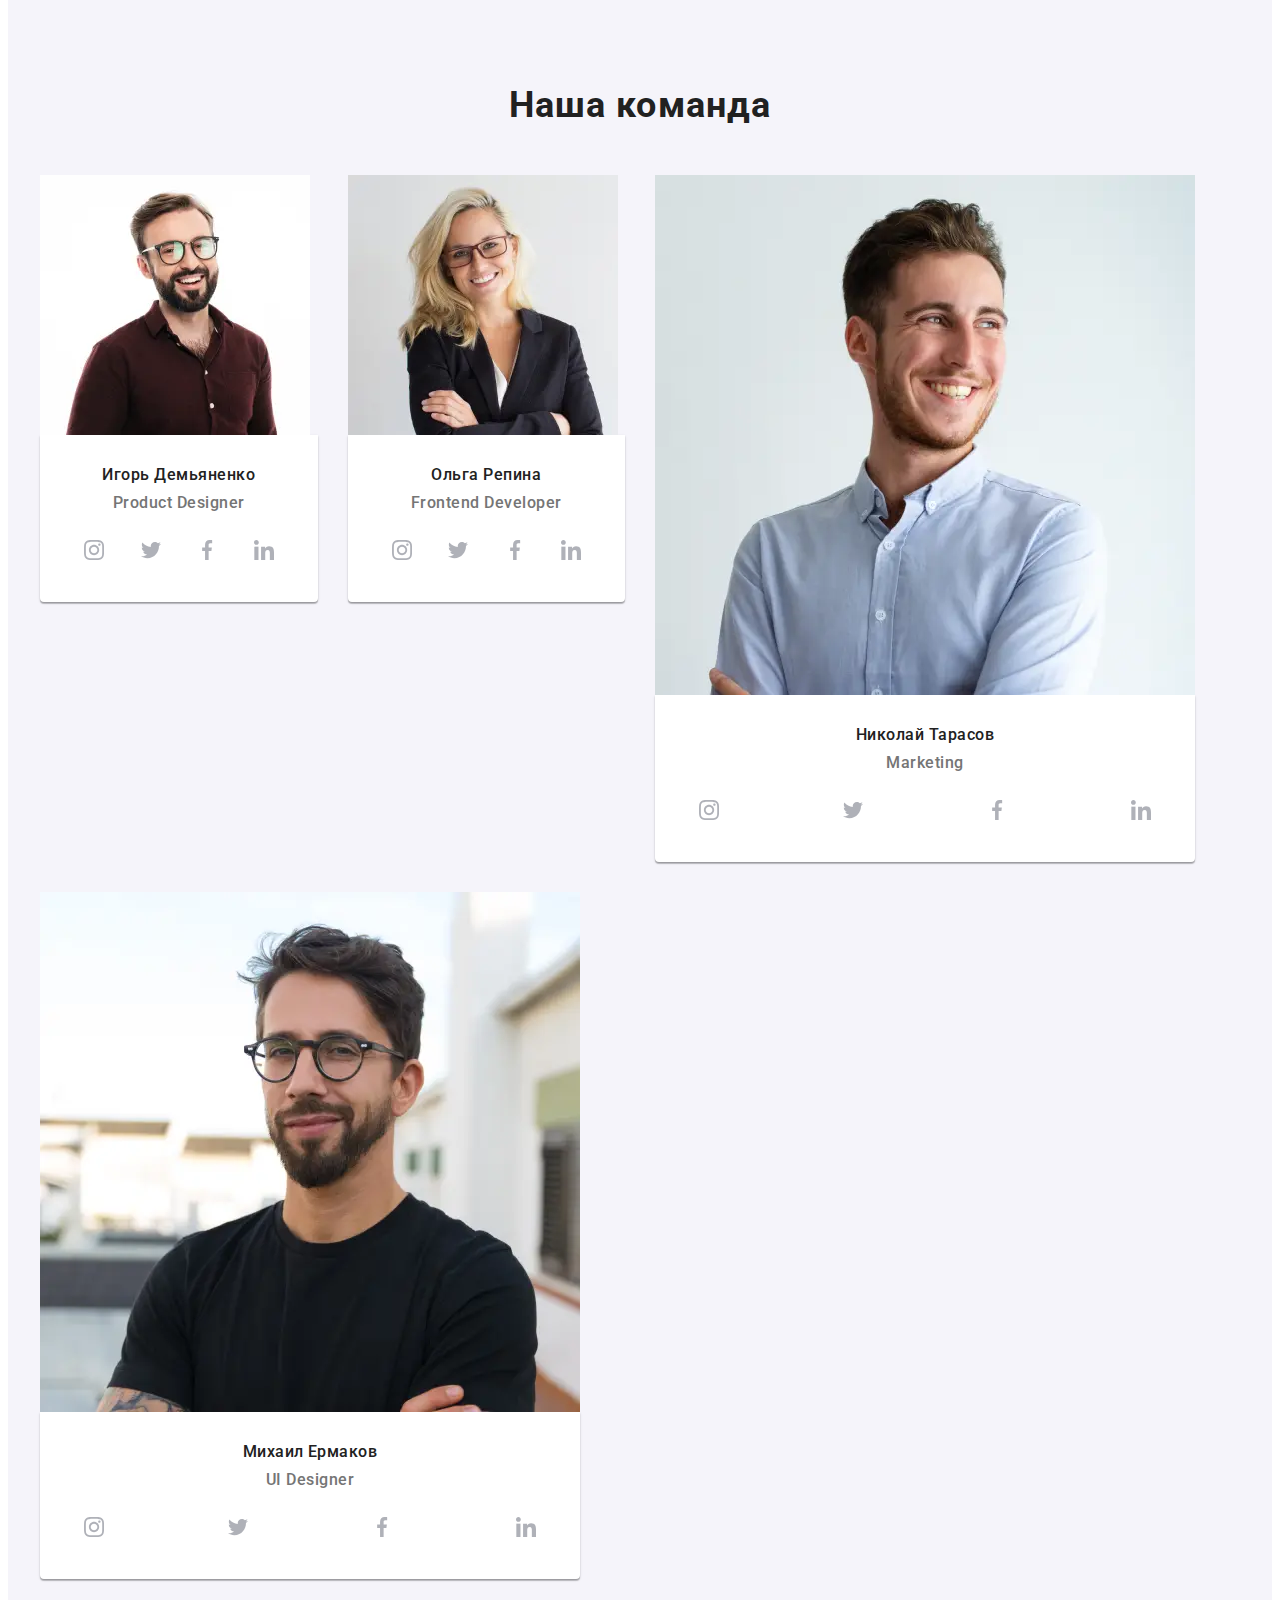
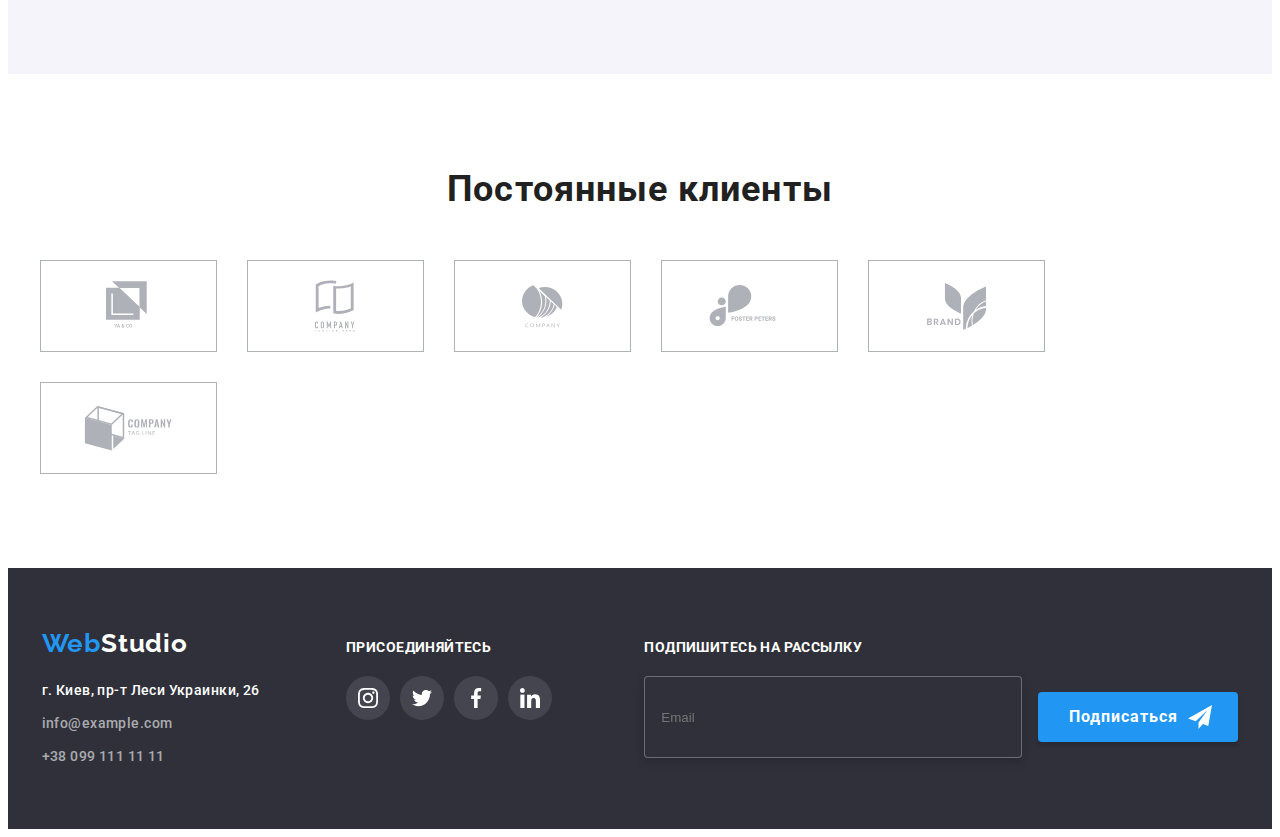
==== commit 7964f3ab: "hw8-3" ====
--- a/index.html
+++ b/index.html
@@ -15,21 +15,21 @@
         </head>
         
         <body>
-         <header class="header">
-             <div class="container">
+            <header class="header">
+                <div class="container">
                     <nav class="navigation">
                         <a class="logo link" href="./index.html" lang="en">Web<span class="logo--theme-dark">Studio</span></a>
                             <ul class="menu list">
                                 <li class="menu__item">
-                                        <a class="menu__link current link" href="">Студия</a>
-                                    </li>
+                                    <a class="menu__link current link" href="">Студия</a>
+                                </li>
                                 <li class="menu__item">
-                                        <a class="menu__link link" href="./portfolio.html">Портфолио</a>
-                                    </li>
+                                    <a class="menu__link link" href="./portfolio.html">Портфолио</a>
+                                </li>
                                 <li class="menu__item">
-                                        <a class="menu__link link" href="">Контакты</a>
-                                </li>
-                            </ul>
+                                    <a class="menu__link link" href="">Контакты</a>
+                                </li>
+                             </ul>
                     </nav>
                     
                     <button class="burger-btn" type="button" data-menu-button>
@@ -247,7 +247,7 @@
                         <li class="team__item">
                             <picture>
 
-                               <source srcset="./images/team/olga-1200.webp 1x, ./images/team/olga-1200@2x.webp 2x" media="(min-width: 1200px)" type="image/webp">
+                                <source srcset="./images/team/olga-1200.webp 1x, ./images/team/olga-1200@2x.webp 2x" media="(min-width: 1200px)" type="image/webp">
                                 <source srcset="./images/team/olga-1200.jpg 1x, ./images/team/olga-1200@2x.jpg 2x" media="(min-width: 1200px)">
     
                                 <source srcset="./images/team/olga-768.webp 1x, ./images/team/olga-768@2x.webp 2x" media="(min-width: 768px)"  type="image/webp">
@@ -306,7 +306,7 @@
                                 <source srcset="./images/team/nick-480.webp 1x, ./images/team/nick-480@2x.webp 2x" media="(min-width: 480px)" type="image/webp">
                                 <source srcset="./images/team/nick-480.jpg 1x, ./images/team/nick-480@2x.jpg 2x" media="(min-width: 480px)">
 
-                                <img src="./images/team/Nick.jpg" alt="Маркетолог">
+                                <img src="./images/team/nick-480.jpg" alt="Маркетолог">
                             </picture>
 
                             
@@ -348,7 +348,7 @@
                         <li class="team__item">
                             <picture>
 
-                                <source srcset="./images/team/misha1200.webp 1x, ./images/team/misha-1200@2x.webp 2x" media="(min-width: 1200px)" type="image/webp">
+                                <source srcset="./images/team/misha-1200.webp 1x, ./images/team/misha-1200@2x.webp 2x" media="(min-width: 1200px)" type="image/webp">
                                 <source srcset="./images/team/misha-1200.jpg 1x, ./images/team/misha-1200@2x.jpg 2x" media="(min-width: 1200px)">
 
                                 <source srcset="./images/team/misha-768.webp 1x, ./images/team/misha-768@2x.webp 2x" media="(min-width: 768px)" type="image/webp">
@@ -587,7 +587,7 @@
 
         </div> 
 
-        <script src="./js/modal.js"></script>  
+         <script src="./js/modal.js"></script>  
 
        <script src="./js/mobile-menu.js"></script>   
         </body>
--- a/css/main.min.css
+++ b/css/main.min.css
@@ -1,2 +1,2 @@
-:root{--main-font: "Roboto", sans-serif;--secondary-font: "Raleway", sans-serif;--accent-color: #2196f3;--accent-text-color: #757575;--accent-title-color: #212121;--primary-white-color: #ffffff;--footer-background-color: #2f303a;--secondary-background-color: #f5f4fa;--section-padding-bottom: 49px;--icon-color: #afb1b8}.visually-hidden{position:absolute !important;clip:rect(1px 1px 1px 1px);clip:rect(1px, 1px, 1px, 1px);padding:0 !important;border:0 !important;height:1px !important;width:1px !important;overflow:hidden}body{font-family:var(--main-font)}h1,h2,h3,h4,h5,h6,p{margin:0}ul,ol{margin:0;padding:0}img{display:block}.link{text-decoration:none}.list{list-style:none}.address{font-style:normal}.container{width:100%;padding-right:15px;padding-left:15px}.header .container{display:-webkit-box;display:-ms-flexbox;display:flex;-webkit-box-align:center;-ms-flex-align:center;align-items:center;-webkit-box-pack:justify;-ms-flex-pack:justify;justify-content:space-between;outline:1px solid red}@media screen and (min-width: 480px){.container{width:480px;margin:0 auto}}@media screen and (min-width: 768px){.container{width:768px;margin:0 auto}}@media screen and (min-width: 1200px){.container{width:1200px;margin:0 auto}}.modal-button{min-width:200px;padding-top:10px;padding-bottom:10px;padding-left:32px;padding-right:32px;font-size:16px;font-weight:700;line-height:1.88;letter-spacing:.06em;display:-webkit-box;display:-ms-flexbox;display:flex;-webkit-box-align:center;-ms-flex-align:center;align-items:center;text-align:center;letter-spacing:0.06em;color:var(--primary-white-color);cursor:pointer;background-color:var(--accent-color);border-radius:4px;margin:auto;border:1px solid transparent}.social__icon{fill:var(--icon-color);-webkit-transition:fill 250ms cubic-bezier(0.4, 0, 0.2, 1);transition:fill 250ms cubic-bezier(0.4, 0, 0.2, 1)}.social__link:hover .social__icon,.social__link:focus .social__icon{fill:var(--primary-white-color)}.social{display:-webkit-box;display:-ms-flexbox;display:flex;-webkit-box-align:center;-ms-flex-align:center;align-items:center;-webkit-box-pack:justify;-ms-flex-pack:justify;justify-content:space-between;padding-right:32px;padding-left:32px}.social__link{display:-webkit-box;display:-ms-flexbox;display:flex;width:44px;-webkit-box-pack:center;-ms-flex-pack:center;justify-content:center;-webkit-box-align:center;-ms-flex-align:center;align-items:center;height:44px;border-radius:50%;-webkit-transition:background-color 250ms cubic-bezier(0.4, 0, 0.2, 1);transition:background-color 250ms cubic-bezier(0.4, 0, 0.2, 1)}.social__link:hover,.social__link:focus{background-color:var(--accent-color)}.title{font-weight:700;font-size:36px;line-height:1.17;text-align:center;letter-spacing:0.03em;color:var(--accent-title-color)}.team .title{margin-bottom:var(--section-padding-bottom)}.work .title{margin-bottom:var(--section-padding-bottom)}@media screen and (max-width: 767px){.menu__item{display:none}.contact{display:none}.burger-btn{background-color:transparent;border:none;padding:0}.burger-btn__icon:hover,.burger-btn__icon:focus{fill:var(--accent-color)}.mobile-menu{position:fixed;top:0;left:50%;width:100vw;max-width:480px;height:100vh;padding:48px 40px;background-color:var(--primary-white-color);-webkit-transform:translateY(-100%) translateX(-50%);transform:translateY(-100%) translateX(-50%);-webkit-transition:-webkit-transform 250ms cubic-bezier(0.4, 0, 0.2, 1);transition:-webkit-transform 250ms cubic-bezier(0.4, 0, 0.2, 1);transition:transform 250ms cubic-bezier(0.4, 0, 0.2, 1);transition:transform 250ms cubic-bezier(0.4, 0, 0.2, 1), -webkit-transform 250ms cubic-bezier(0.4, 0, 0.2, 1)}.mobile-menu__close-button{position:absolute;top:10px;right:15px;background-color:transparent;border:none;padding:0}.is-open{-webkit-transform:translateY(0) translateX(-50%);transform:translateY(0) translateX(-50%)}.mobile-menu__link{font-family:var(--main-font);font-weight:500;font-size:40px;line-height:47px;letter-spacing:0.02em;color:var(--accent-title-color);-webkit-transition:color 250ms cubic-bezier(0.4, 0, 0.2, 1);transition:color 250ms cubic-bezier(0.4, 0, 0.2, 1)}.mobile-menu__link:hover,.mobile-menu__link:focus{color:var(--accent-color)}.mobile-menu__icon{-webkit-transition:color 250ms cubic-bezier(0.4, 0, 0.2, 1);transition:color 250ms cubic-bezier(0.4, 0, 0.2, 1)}.mobile-menu__icon:hover,.mobile-menu__icon:focus{fill:var(--accent-color)}.contact-menu__link{font-family:var(--main-font);font-weight:500;font-size:34px;line-height:40px;letter-spacing:0.02em;color:var(--accent-text-color);-webkit-transition:color 250ms cubic-bezier(0.4, 0, 0.2, 1);transition:color 250ms cubic-bezier(0.4, 0, 0.2, 1)}.contact-menu__link:last-child{font-family:var(--main-font);font-weight:500;font-size:24px;line-height:28px;letter-spacing:0.02em;color:var(--accent-text-color)}.contact-menu__link:hover,.contact-menu__link:focus{color:var(--accent-color)}.social-menu{display:-webkit-box;display:-ms-flexbox;display:flex;-webkit-box-align:center;-ms-flex-align:center;align-items:center}.mobile-menu__item:not(:last-child){margin-bottom:32px}.social-menu__link{font-family:var(--main-font);font-weight:500;font-size:18px;line-height:22px;letter-spacing:0.02em;color:var(--accent-color)}.social-menu__item:not(:last-child)::after{display:inline-block;content:"";width:22px;height:0;margin-right:0 10px;border:1px solid rgba(33,33,33,0.2);-webkit-transform:rotate(90deg);transform:rotate(90deg);color:var(--accent-text-color)}.contact-container{margin-top:302px;margin-bottom:64px}.contact-menu__item:not(:last-child){margin-bottom:32px}}@media screen and (min-width: 768px){.burger-btn{display:none}.mobile-menu{display:none}.navigation{display:-webkit-box;display:-ms-flexbox;display:flex;-webkit-box-align:center;-ms-flex-align:center;align-items:center}.menu__item{display:-webkit-box;display:-ms-flexbox;display:flex}.contact__item{display:-webkit-box;display:-ms-flexbox;display:flex}.menu{display:-webkit-box;display:-ms-flexbox;display:flex;-webkit-box-align:center;-ms-flex-align:center;align-items:center;margin-left:88px}.menu__item:not(:last-child){margin-right:50px}.menu__link{font-weight:500;font-size:14px;line-height:1.14;letter-spacing:0.02em;color:var(--accent-title-color);-webkit-transition:color 250ms cubic-bezier(0.4, 0, 0.2, 1);transition:color 250ms cubic-bezier(0.4, 0, 0.2, 1)}.menu__link:hover,.menu__link:focus{color:var(--accent-color)}}.current{position:relative;display:inline;color:var(--accent-color);padding-bottom:34px}.current::after{content:"";position:absolute;left:0;bottom:0;width:100%;height:4px;display:block;background-color:var(--accent-color)}@media screen and (max-width: 1199px){.contact{margin-left:auto}.contact__link{margin-top:5px;margin-bottom:10px}}@media screen and (min-width: 1200px){.menu{display:-webkit-box;display:-ms-flexbox;display:flex;-webkit-box-align:center;-ms-flex-align:center;align-items:center;margin-left:93px}.menu__item:not(:last-child){margin-right:50px}.contact{display:-webkit-box;display:-ms-flexbox;display:flex;-webkit-box-align:center;-ms-flex-align:center;align-items:center;-webkit-box-pack:center;-ms-flex-pack:center;justify-content:center}.contact__item:not(:last-child){margin-right:30px}}@media screen and (min-width: 768px){.contact__link{font-size:14px;font-weight:500;line-height:1.14;letter-spacing:.02em;color:var(--accent-text-color);display:-webkit-box;display:-ms-flexbox;display:flex;-webkit-box-align:center;-ms-flex-align:center;align-items:center;-webkit-transition:color 250ms cubic-bezier(0.4, 0, 0.2, 1);transition:color 250ms cubic-bezier(0.4, 0, 0.2, 1)}.contact__link:hover,.contact__link:focus{color:var(--accent-color)}.contact__icon{margin-right:8px;fill:var(--accent-text-color);-webkit-transition:fill 250ms cubic-bezier(0.4, 0, 0.2, 1);transition:fill 250ms cubic-bezier(0.4, 0, 0.2, 1)}.contact__link:hover .contact__icon,.contact__link:focus .contact__icon{fill:var(--accent-color)}}@media screen and (min-width: 1200px){.contact__link{font-size:14px;font-weight:500;line-height:1.14;letter-spacing:.02em;color:var(--accent-text-color);display:-webkit-box;display:-ms-flexbox;display:flex;-webkit-box-align:center;-ms-flex-align:center;align-items:center;-webkit-transition:color 250ms cubic-bezier(0.4, 0, 0.2, 1);transition:color 250ms cubic-bezier(0.4, 0, 0.2, 1)}.contact__link:hover,.contact__link:focus{color:var(--accent-color)}.contact__icon{margin-right:10px;fill:var(--accent-text-color);-webkit-transition:fill 250ms cubic-bezier(0.4, 0, 0.2, 1);transition:fill 250ms cubic-bezier(0.4, 0, 0.2, 1)}.contact__link:hover .contact__icon,.contact__link:focus .contact__icon{fill:var(--accent-color)}}@media screen and (min-width: 768px){.contact__link{font-size:14px;font-weight:500;line-height:1.14;letter-spacing:.02em;color:var(--accent-text-color);display:-webkit-box;display:-ms-flexbox;display:flex;-webkit-box-align:center;-ms-flex-align:center;align-items:center;-webkit-transition:color 250ms cubic-bezier(0.4, 0, 0.2, 1);transition:color 250ms cubic-bezier(0.4, 0, 0.2, 1)}.contact__link:hover,.contact__link:focus{color:var(--accent-color)}.contact__icon{margin-right:8px;fill:var(--accent-text-color)}}@media screen and (min-width: 1200px){.contact__link{font-size:14px;font-weight:500;line-height:1.14;letter-spacing:.02em;color:var(--accent-text-color);display:-webkit-box;display:-ms-flexbox;display:flex;-webkit-box-align:center;-ms-flex-align:center;align-items:center;-webkit-box-pack:center;-ms-flex-pack:center;justify-content:center;-webkit-transition:color 250ms cubic-bezier(0.4, 0, 0.2, 1);transition:color 250ms cubic-bezier(0.4, 0, 0.2, 1)}.contact__link:hover,.contact__link:focus{color:var(--accent-color)}.contact__icon{margin-right:10px;fill:var(--accent-text-color);-webkit-transition:fill 250ms cubic-bezier(0.4, 0, 0.2, 1);transition:fill 250ms cubic-bezier(0.4, 0, 0.2, 1)}.contact__link:hover .contact__icon,.contact__link:focus .contact__icon{fill:var(--accent-color)}}.footer-logo{margin-bottom:20px}.location{max-width:231px;width:100%;text-align:center}@media screen and (max-width: 1199px){.location{margin-bottom:60px}}@media screen and (min-width: 1200px){.location{margin-right:70px;text-align:start}}.logo{font-family:var(--secondary-font);font-size:26px;font-weight:700;line-height:1.19;letter-spacing:.03em;color:var(--accent-color)}.logo--theme-dark{color:#000000}.logo--theme-light{color:var(--primary-white-color)}.adress__item:not(:last-child){margin-bottom:9px}.appeal{max-width:206px;width:100%}@media screen and (max-width: 1199px){.appeal{text-align:center;margin-bottom:60px}}@media screen and (min-width: 1200px){.appeal{margin-right:89px}}.apeal__title{font-family:var(--main-font);font-size:14px;font-weight:700;line-height:1.14;letter-spacing:.03em;text-transform:uppercase;color:var(--primary-white-color);margin-bottom:20px;display:block}.footer-social__item:not(:last-child){margin-right:10px}@media screen and (max-width: 767px){.footer-social__list{margin-top:20px}}.contact-adress{font-weight:500;font-size:14px;line-height:1.71;letter-spacing:0.03em;color:var(--primary-white-color)}.contact-info{font-weight:500;font-size:14px;line-height:1.71;letter-spacing:0.03em;color:rgba(255,255,255,0.6)}.subscription__title{font-family:var(--main-font);font-size:14px;font-weight:700;line-height:1.14;letter-spacing:.03em;text-transform:uppercase;color:var(--primary-white-color);display:block;margin-bottom:20px}.input{font-family:var(--main-font);font-weight:500;font-size:16px;line-height:1.25;display:-webkit-inline-box;display:-ms-inline-flexbox;display:inline-flex;-webkit-box-align:center;-ms-flex-align:center;align-items:center;letter-spacing:0.03em;color:rgba(255,255,255,0.6)}.subscription__input{display:-webkit-inline-box;display:-ms-inline-flexbox;display:inline-flex;margin-right:12px;color:var(--primary-white-color);width:358px;height:50px;padding-top:15px;padding-bottom:15px;padding-left:16px;background:var(--footer-background-color);border:1px solid rgba(255,255,255,0.3);-webkit-filter:drop-shadow(0px 4px 4px rgba(0,0,0,0.15));filter:drop-shadow(0px 4px 4px rgba(0,0,0,0.15));border-radius:4px}.subscription__button{display:-webkit-inline-box;display:-ms-inline-flexbox;display:inline-flex;-webkit-box-align:center;-ms-flex-align:center;align-items:center;min-width:200px;height:50px;font-family:var(--main-font);font-size:16px;font-weight:700;line-height:1.88;letter-spacing:.06em;text-align:center;background:#2196f3;-webkit-box-shadow:0px 4px 4px rgba(0,0,0,0.15);box-shadow:0px 4px 4px rgba(0,0,0,0.15);border-radius:4px;border-color:transparent;color:#ffffff;padding-top:10px;padding-bottom:10px;padding-left:29px}.subscription__icon{margin-left:10px;fill:var(--primary-white-color)}.footer-social__link{display:-webkit-box;display:-ms-flexbox;display:flex;-webkit-box-align:center;-ms-flex-align:center;align-items:center;-webkit-box-pack:center;-ms-flex-pack:center;justify-content:center;width:44px;height:44px;border-radius:50%;background-color:rgba(255,255,255,0.1);-webkit-transition:background-color 250ms cubic-bezier(0.4, 0, 0.2, 1);transition:background-color 250ms cubic-bezier(0.4, 0, 0.2, 1)}.footer-social__link:hover,.footer-social__link:focus{background-color:var(--accent-color)}.footer-social__list{display:-webkit-box;display:-ms-flexbox;display:flex;-webkit-box-align:center;-ms-flex-align:center;align-items:center}.footer-social__icon{width:20px;height:20px;fill:var(--primary-white-color)}.backdrop{position:fixed;top:0;left:0;width:100vw;height:100vh;background:rgba(0,0,0,0.2);-webkit-transition:opacity 250ms cubic-bezier(0.4, 0, 0.2, 1),visibility 250ms cubic-bezier(0.4, 0, 0.2, 1),pointer-events 250ms;transition:opacity 250ms cubic-bezier(0.4, 0, 0.2, 1),visibility 250ms cubic-bezier(0.4, 0, 0.2, 1),pointer-events 250ms}.modal{position:absolute;top:50%;left:50%;-webkit-transform:translate(-50%, -50%);transform:translate(-50%, -50%);width:528px;height:581px;background:#ffffff;-webkit-box-shadow:0px 1px 3px rgba(0,0,0,0.12),0px 1px 1px rgba(0,0,0,0.14),0px 2px 1px rgba(0,0,0,0.2);box-shadow:0px 1px 3px rgba(0,0,0,0.12),0px 1px 1px rgba(0,0,0,0.14),0px 2px 1px rgba(0,0,0,0.2);border-radius:4px}.modal__close-btn{position:absolute;top:8px;right:8px;border-radius:50%;border:1px solid rgba(0,0,0,0.1);height:30px;cursor:pointer;background:transparent}.modal__icon{width:18px;height:18px;fill:#000000;display:-webkit-box;display:-ms-flexbox;display:flex;-webkit-box-pack:center;-ms-flex-pack:center;justify-content:center;-webkit-box-align:center;-ms-flex-align:center;align-items:center;-webkit-transition:fill 250ms cubic-bezier(0.4, 0, 0.2, 1);transition:fill 250ms cubic-bezier(0.4, 0, 0.2, 1)}.modal__icon:hover,.modal__icon:focus{fill:var(--accent-color)}.is-hidden{opacity:0;visibility:hidden;pointer-events:none}.modal__form{display:-webkit-box;display:-ms-flexbox;display:flex;-webkit-box-orient:vertical;-webkit-box-direction:normal;-ms-flex-direction:column;flex-direction:column;padding:40px}.modal__title{font-family:var(--main-font);font-weight:700;font-size:20px;line-height:1.15;text-align:center;letter-spacing:0.03em;color:#212121;display:block;margin-bottom:12px}.modal__label{font-family:var(--main-font);font-weight:500;font-size:12px;line-height:1.17;letter-spacing:0.01em;color:#757575;margin-bottom:10px}.modal__input{width:100%;height:40px;border:1px solid rgba(33,33,33,0.2);border-radius:4px;padding-left:42px;-webkit-transform:border-color 250ms cubic-bezier(0.4, 0, 0.2, 1);transform:border-color 250ms cubic-bezier(0.4, 0, 0.2, 1)}.modal__input:focus{outline:none;border-color:var(--accent-color)}.modal__comment{width:100%;height:120px;border:1px solid rgba(33,33,33,0.2);border-radius:4px;padding:12px 16px;resize:none;margin-top:4px;-webkit-transform:border-color 250ms cubic-bezier(0.4, 0, 0.2, 1);transform:border-color 250ms cubic-bezier(0.4, 0, 0.2, 1)}.modal__comment::-webkit-input-placeholder{color:rgba(117,117,117,0.5)}.modal__comment:-ms-input-placeholder{color:rgba(117,117,117,0.5)}.modal__comment::-ms-input-placeholder{color:rgba(117,117,117,0.5)}.modal__comment::placeholder{color:rgba(117,117,117,0.5)}.modal__comment:focus{outline:none;border-color:var(--accent-color)}.modal__label-check{display:-webkit-box;display:-ms-flexbox;display:flex;-webkit-box-align:center;-ms-flex-align:center;align-items:center;font-family:var(--main-font);font-weight:500;font-size:14px;line-height:1.71;letter-spacing:0.03em;color:#757575;margin-bottom:30px}.modal__label-check::before{content:"";display:block;width:16px;height:15px;outline:1px solid #000000;cursor:pointer;margin-right:8px;border-radius:2px;-webkit-transform:border-color 250ms cubic-bezier(0.4, 0, 0.2, 1);transform:border-color 250ms cubic-bezier(0.4, 0, 0.2, 1)}.modal__checkbox:checked+.modal__label-check::before{background-image:url(../images/modal/icon-check.svg);background-color:var(--accent-color);background-position:center;border-radius:2px;outline:none}.modal__checkbox:focus+.modal__label-check::before{border:2px solid;border-color:var(--accent-color)}.modal__checkbox{border-radius:2px}.modal__label-check a{color:var(--accent-color)}.modal__send{display:-webkit-box;display:-ms-flexbox;display:flex;-webkit-box-align:center;-ms-flex-align:center;align-items:center;-webkit-box-pack:center;-ms-flex-pack:center;justify-content:center;padding:10px 55px;text-align:center;font-family:var(--main-font);font-size:16px;font-weight:700;line-height:1.88;letter-spacing:.06em;margin:0 auto;color:#ffffff;background:var(--accent-color);-webkit-box-shadow:0px 4px 4px rgba(0,0,0,0.15);box-shadow:0px 4px 4px rgba(0,0,0,0.15);border-radius:4px;border-color:transparent}.modal__wrapper{position:relative;display:block;margin-top:4px}.modal__icon-info{position:absolute;top:50%;left:12px;display:block;-webkit-transform:translateY(-50%);transform:translateY(-50%);-webkit-transform:fill 250ms cubic-bezier(0.4, 0, 0.2, 1);transform:fill 250ms cubic-bezier(0.4, 0, 0.2, 1)}.modal__input:focus+.modal__icon-info{fill:var(--accent-color)}.modal__agremeent{display:-webkit-box;display:-ms-flexbox;display:flex;-webkit-box-align:center;-ms-flex-align:center;align-items:center;-webkit-box-pack:center;-ms-flex-pack:center;justify-content:center}.header{padding-top:16px;padding-bottom:16px}@media screen and (min-width: 768px){.header{padding-top:26px;padding-bottom:26px;border-bottom:1px solid #ececec}}@media screen and (min-width: 1200px){.header{padding-top:24px;padding-bottom:25px;border-bottom:1px solid #ececec}}.hero__title{font-family:var(--main-font);font-weight:900;font-size:26px;line-height:42px;max-width:360px;margin:0 auto;text-align:center;text-transform:uppercase;margin-bottom:30px;letter-spacing:0.06em;color:var(--primary-white-color)}.hero{padding-top:118px;padding-bottom:198px;-webkit-box-align:center;-ms-flex-align:center;align-items:center;margin:0 auto;background-color:var(--footer-background-color);background-image:-webkit-gradient(linear, left top, left bottom, from(rgba(47,48,58,0.4)), to(rgba(47,48,58,0.4))),url("../images/hero/hero-480.jpg");background-image:linear-gradient(rgba(47,48,58,0.4), rgba(47,48,58,0.4)),url("../images/hero/hero-480.jpg");background-repeat:no-repeat;background-size:cover}@media screen and (min-device-pixel-ratio: 2), screen and (-webkit-min-device-pixel-ratio: 2), screen and (min-resolution: 192dpi), screen and (min-resolution: 2dppx){.hero{background-image:url("../images/hero/hero-480@2x.jpg")}}@media screen and (min-width: 768px){.hero{background-image:-webkit-gradient(linear, left top, left bottom, from(rgba(47,48,58,0.4)), to(rgba(47,48,58,0.4))),url("../images/hero/hero-768.jpg");background-image:linear-gradient(rgba(47,48,58,0.4), rgba(47,48,58,0.4)),url("../images/hero/hero-768.jpg");background-repeat:no-repeat;background-size:cover}}@media screen and (min-width: 768px) and (min-device-pixel-ratio: 2), screen and (min-width: 768px) and (-webkit-min-device-pixel-ratio: 2), screen and (min-width: 768px) and (min-resolution: 192dpi), screen and (min-width: 768px) and (min-resolution: 2dppx){.hero{background-image:url("../images/hero/hero-768@2x.jpg")}}@media screen and (min-width: 1200px){.hero{padding-top:200px;padding-bottom:200px}.hero{background-image:-webkit-gradient(linear, left top, left bottom, from(rgba(47,48,58,0.4)), to(rgba(47,48,58,0.4))),url("../images/hero/hero-1200.jpg");background-image:linear-gradient(rgba(47,48,58,0.4), rgba(47,48,58,0.4)),url("../images/hero/hero-1200.jpg");background-repeat:no-repeat;background-size:cover}}@media screen and (min-width: 1200px) and (min-device-pixel-ratio: 2), screen and (min-width: 1200px) and (-webkit-min-device-pixel-ratio: 2), screen and (min-width: 1200px) and (min-resolution: 192dpi), screen and (min-width: 1200px) and (min-resolution: 2dppx){.hero{background-image:url("../images/hero/hero-1200@2x.jpg")}}.features__list{margin-left:-30px;margin-top:-30px}@media screen and (min-width: 768px){.features__list{display:-webkit-box;display:-ms-flexbox;display:flex;-ms-flex-wrap:wrap;flex-wrap:wrap}}.features__description:last-child{margin-bottom:0}.features__item{margin-left:30px;margin-top:30px}@media screen and (min-width: 768px){.features__item{-ms-flex-preferred-size:calc(100% / 2 - 30px);flex-basis:calc(100% / 2 - 30px)}}@media screen and (min-width: 1200px){.features__item{-ms-flex-preferred-size:calc(100% / 4 - 30px);flex-basis:calc(100% / 4 - 30px)}}.features__title{font-size:14px;font-weight:700;line-height:1.14;letter-spacing:.03em;font-size:14px;line-height:1.14;letter-spacing:0.03em;text-transform:uppercase;color:var(--accent-title-color);margin-bottom:10px;text-align:center}@media screen and (min-width: 768px){.features__title{text-align:left}}.features__description{font-weight:400;font-size:14px;line-height:1.71;letter-spacing:0.03em;color:var(--accent-text-color)}.features{padding-top:94px;padding-bottom:94px}.features__card{display:-webkit-box;display:-ms-flexbox;display:flex;-webkit-box-align:center;-ms-flex-align:center;align-items:center;-webkit-box-pack:center;-ms-flex-pack:center;justify-content:center;height:120px;margin-bottom:30px;background-color:var(--secondary-background-color)}.features__icon{width:70px;height:70px}@media screen and (max-width: 1199px){.work{display:none}}@media screen and (min-width: 1200px){.work__list{display:-webkit-box;display:-ms-flexbox;display:flex;margin-left:-30px;margin-top:-30px}.work__item{margin-left:30px;margin-top:30px;-ms-flex-preferred-size:calc(100% / 3 - 30px);flex-basis:calc(100% / 3 - 30px)}.work__thumb{position:relative}.work{padding-bottom:94px}.work__subtitle{position:absolute;bottom:0;left:0;width:370px;height:70px;padding-top:27px;background:rgba(47,48,58,0.8);font-family:var(--main-font);font-size:14px;font-weight:700;line-height:1.14;letter-spacing:.03em;text-align:center;text-transform:uppercase;color:#ffffff}}.team__name{font-weight:500;font-size:16px;line-height:1.19;text-align:center;letter-spacing:0.03em;color:var(--accent-title-color);margin-bottom:9px}.team{background-color:var(--secondary-background-color);padding-top:95px;padding-bottom:95px}.team__list{margin-left:-30px;margin-top:-30px}@media screen and (min-width: 768px){.team__list{display:-webkit-box;display:-ms-flexbox;display:flex;-ms-flex-wrap:wrap;flex-wrap:wrap}}.team__item{margin-left:30px;margin-top:30px}@media screen and (min-width: 768px){.team__item{-ms-flex-preferred-size:calc(100% / 2 - 30px);flex-basis:calc(100% / 2 - 30px)}}@media screen and (min-width: 1200px){.team__item{-ms-flex-preferred-size:calc(100% / 4 - 30px);flex-basis:calc(100% / 4 - 30px)}}.team__card{padding-top:30px;padding-bottom:30px;background-color:#fff;-webkit-box-shadow:0px 1px 3px rgba(0,0,0,0.12),0px 1px 1px rgba(0,0,0,0.14),0px 2px 1px rgba(0,0,0,0.2);box-shadow:0px 1px 3px rgba(0,0,0,0.12),0px 1px 1px rgba(0,0,0,0.14),0px 2px 1px rgba(0,0,0,0.2);border-radius:0px 0px 4px 4px}.team__position{font-weight:500;font-size:16px;line-height:1.19;text-align:center;letter-spacing:0.03em;color:var(--accent-text-color);margin-bottom:16px}.client{padding-top:94px;padding-bottom:94px}.client__list{display:-webkit-box;display:-ms-flexbox;display:flex;-ms-flex-wrap:wrap;flex-wrap:wrap;margin-top:-30px;margin-left:-30px}.client__item{margin-top:30px;margin-left:30px;height:90px;border:1px solid #afb1b8}@media screen and (min-width: 480px){.client__item{-ms-flex-preferred-size:calc(100% / 2 - 30px);flex-basis:calc(100% / 2 - 30px)}}@media screen and (min-width: 768px){.client__item{-ms-flex-preferred-size:calc(100% / 3 - 30px);flex-basis:calc(100% / 3 - 30px)}}@media screen and (min-width: 1200px){.client__item{-ms-flex-preferred-size:calc(100% / 6 - 30px);flex-basis:calc(100% / 6 - 30px)}}.client__link{display:-webkit-box;display:-ms-flexbox;display:flex;-webkit-box-align:center;-ms-flex-align:center;align-items:center;-webkit-box-pack:center;-ms-flex-pack:center;justify-content:center;border-radius:4px;width:100%;height:100%;-webkit-transition:border 250ms cubic-bezier(0.4, 0, 0.2, 1);transition:border 250ms cubic-bezier(0.4, 0, 0.2, 1)}.client__link:hover,.client__link:focus{border:1px solid var(--accent-color)}.client__title{margin-bottom:50px}.client__icon{fill:var(--icon-color);-webkit-transition:fill 250ms cubic-bezier(0.4, 0, 0.2, 1);transition:fill 250ms cubic-bezier(0.4, 0, 0.2, 1)}.client__link:hover .client__icon,.client__link:focus .client__icon{fill:var(--accent-color)}.footer{background-color:var(--footer-background-color);padding-top:60px;padding-bottom:60px}.footer__container{display:-webkit-box;display:-ms-flexbox;display:flex;-webkit-box-align:baseline;-ms-flex-align:baseline;align-items:baseline}@media screen and (max-width: 767px){.footer__container{-webkit-box-orient:vertical;-webkit-box-direction:normal;-ms-flex-direction:column;flex-direction:column;-webkit-box-align:center;-ms-flex-align:center;align-items:center;-webkit-box-pack:center;-ms-flex-pack:center;justify-content:center}}@media screen and (min-width: 768px){.footer__container{-ms-flex-wrap:wrap;flex-wrap:wrap;-ms-flex-pack:distribute;justify-content:space-around}}@media screen and (min-width: 1200px){.footer__container{-ms-flex-wrap:nowrap;flex-wrap:nowrap}}
+:root{--main-font: "Roboto", sans-serif;--secondary-font: "Raleway", sans-serif;--accent-color: #2196f3;--accent-text-color: #757575;--accent-title-color: #212121;--primary-white-color: #ffffff;--footer-background-color: #2f303a;--secondary-background-color: #f5f4fa;--section-padding-bottom: 49px;--icon-color: #afb1b8}.visually-hidden{position:absolute !important;clip:rect(1px 1px 1px 1px);clip:rect(1px, 1px, 1px, 1px);padding:0 !important;border:0 !important;height:1px !important;width:1px !important;overflow:hidden}body{font-family:var(--main-font)}h1,h2,h3,h4,h5,h6,p{margin:0}ul,ol{margin:0;padding:0}img{display:block}.link{text-decoration:none}.list{list-style:none}.address{font-style:normal}.container{width:100%;padding-right:15px;padding-left:15px}.header .container{display:-webkit-box;display:-ms-flexbox;display:flex;-webkit-box-align:center;-ms-flex-align:center;align-items:center;-webkit-box-pack:justify;-ms-flex-pack:justify;justify-content:space-between;outline:1px solid red}@media screen and (min-width: 480px){.container{width:480px;margin:0 auto}}@media screen and (min-width: 768px){.container{width:768px;margin:0 auto}}@media screen and (min-width: 1200px){.container{width:1200px;margin:0 auto}}.modal-button{min-width:200px;padding-top:10px;padding-bottom:10px;padding-left:32px;padding-right:32px;font-size:16px;font-weight:700;line-height:1.88;letter-spacing:.06em;display:-webkit-box;display:-ms-flexbox;display:flex;-webkit-box-align:center;-ms-flex-align:center;align-items:center;text-align:center;letter-spacing:0.06em;color:var(--primary-white-color);cursor:pointer;background-color:var(--accent-color);border-radius:4px;margin:auto;border:1px solid transparent}.social__icon{fill:var(--icon-color);-webkit-transition:fill 250ms cubic-bezier(0.4, 0, 0.2, 1);transition:fill 250ms cubic-bezier(0.4, 0, 0.2, 1)}.social__link:hover .social__icon,.social__link:focus .social__icon{fill:var(--primary-white-color)}.social{display:-webkit-box;display:-ms-flexbox;display:flex;-webkit-box-align:center;-ms-flex-align:center;align-items:center;-webkit-box-pack:justify;-ms-flex-pack:justify;justify-content:space-between;padding-right:32px;padding-left:32px}.social__link{display:-webkit-box;display:-ms-flexbox;display:flex;width:44px;-webkit-box-pack:center;-ms-flex-pack:center;justify-content:center;-webkit-box-align:center;-ms-flex-align:center;align-items:center;height:44px;border-radius:50%;-webkit-transition:background-color 250ms cubic-bezier(0.4, 0, 0.2, 1);transition:background-color 250ms cubic-bezier(0.4, 0, 0.2, 1)}.social__link:hover,.social__link:focus{background-color:var(--accent-color)}.title{font-weight:700;font-size:36px;line-height:1.17;text-align:center;letter-spacing:0.03em;color:var(--accent-title-color)}.team .title{margin-bottom:var(--section-padding-bottom)}.work .title{margin-bottom:var(--section-padding-bottom)}@media screen and (max-width: 767px){.menu__item{display:none}.contact{display:none}.burger-btn{background-color:transparent;border:none;padding:0}.burger-btn__icon:hover,.burger-btn__icon:focus{fill:var(--accent-color)}.mobile-menu{position:fixed;top:0;left:50%;width:100vw;max-width:480px;height:100vh;padding:48px 40px;background-color:var(--primary-white-color);-webkit-transform:translateY(-100%) translateX(-50%);transform:translateY(-100%) translateX(-50%);-webkit-transition:-webkit-transform 250ms cubic-bezier(0.4, 0, 0.2, 1);transition:-webkit-transform 250ms cubic-bezier(0.4, 0, 0.2, 1);transition:transform 250ms cubic-bezier(0.4, 0, 0.2, 1);transition:transform 250ms cubic-bezier(0.4, 0, 0.2, 1), -webkit-transform 250ms cubic-bezier(0.4, 0, 0.2, 1)}.mobile-menu__close-button{position:absolute;top:10px;right:15px;background-color:transparent;border:none;padding:0}.is-open{-webkit-transform:translateY(0) translateX(-50%);transform:translateY(0) translateX(-50%)}.mobile-menu__link{font-family:var(--main-font);font-weight:500;font-size:40px;line-height:47px;letter-spacing:0.02em;color:var(--accent-title-color);-webkit-transition:color 250ms cubic-bezier(0.4, 0, 0.2, 1);transition:color 250ms cubic-bezier(0.4, 0, 0.2, 1)}.mobile-menu__link:hover,.mobile-menu__link:focus{color:var(--accent-color)}.mobile-menu__icon{-webkit-transition:color 250ms cubic-bezier(0.4, 0, 0.2, 1);transition:color 250ms cubic-bezier(0.4, 0, 0.2, 1)}.mobile-menu__icon:hover,.mobile-menu__icon:focus{fill:var(--accent-color)}.contact-menu__link{font-family:var(--main-font);font-weight:500;font-size:34px;line-height:40px;letter-spacing:0.02em;color:var(--accent-text-color);-webkit-transition:color 250ms cubic-bezier(0.4, 0, 0.2, 1);transition:color 250ms cubic-bezier(0.4, 0, 0.2, 1)}.contact-menu__link:last-child{font-family:var(--main-font);font-weight:500;font-size:24px;line-height:28px;letter-spacing:0.02em;color:var(--accent-text-color)}.contact-menu__link:hover,.contact-menu__link:focus{color:var(--accent-color)}.social-menu{display:-webkit-box;display:-ms-flexbox;display:flex;-webkit-box-align:center;-ms-flex-align:center;align-items:center}.mobile-menu__item:not(:last-child){margin-bottom:32px}.social-menu__link{font-family:var(--main-font);font-weight:500;font-size:18px;line-height:22px;letter-spacing:0.02em;color:var(--accent-color)}.social-menu__item:not(:last-child)::after{display:inline-block;content:"";width:22px;height:0;margin-right:0 10px;border:1px solid rgba(33,33,33,0.2);-webkit-transform:rotate(90deg);transform:rotate(90deg);color:var(--accent-text-color)}.contact-container{margin-top:302px;margin-bottom:64px}.contact-menu__item:not(:last-child){margin-bottom:32px}}@media screen and (min-width: 768px){.burger-btn{display:none}.mobile-menu{display:none}.navigation{display:-webkit-box;display:-ms-flexbox;display:flex;-webkit-box-align:center;-ms-flex-align:center;align-items:center}.menu__item{display:-webkit-box;display:-ms-flexbox;display:flex}.contact__item{display:-webkit-box;display:-ms-flexbox;display:flex}.menu{display:-webkit-box;display:-ms-flexbox;display:flex;-webkit-box-align:center;-ms-flex-align:center;align-items:center;margin-left:88px}.menu__item:not(:last-child){margin-right:50px}.menu__link{font-weight:500;font-size:14px;line-height:1.14;letter-spacing:0.02em;color:var(--accent-title-color);-webkit-transition:color 250ms cubic-bezier(0.4, 0, 0.2, 1);transition:color 250ms cubic-bezier(0.4, 0, 0.2, 1)}.menu__link:hover,.menu__link:focus{color:var(--accent-color)}}.current{position:relative;display:inline;color:var(--accent-color);padding-bottom:34px}.current::after{content:"";position:absolute;left:0;bottom:0;width:100%;height:4px;display:block;background-color:var(--accent-color)}@media screen and (max-width: 1199px){.contact{margin-left:auto}.contact__link{margin-top:5px;margin-bottom:10px}}@media screen and (min-width: 1200px){.menu{display:-webkit-box;display:-ms-flexbox;display:flex;-webkit-box-align:center;-ms-flex-align:center;align-items:center;margin-left:93px}.menu__item:not(:last-child){margin-right:50px}.contact{display:-webkit-box;display:-ms-flexbox;display:flex;-webkit-box-align:center;-ms-flex-align:center;align-items:center;-webkit-box-pack:center;-ms-flex-pack:center;justify-content:center}.contact__item:not(:last-child){margin-right:30px}}@media screen and (min-width: 768px){.contact__link{font-size:14px;font-weight:500;line-height:1.14;letter-spacing:.02em;color:var(--accent-text-color);display:-webkit-box;display:-ms-flexbox;display:flex;-webkit-box-align:center;-ms-flex-align:center;align-items:center;-webkit-transition:color 250ms cubic-bezier(0.4, 0, 0.2, 1);transition:color 250ms cubic-bezier(0.4, 0, 0.2, 1)}.contact__link:hover,.contact__link:focus{color:var(--accent-color)}.contact__icon{margin-right:8px;fill:var(--accent-text-color);-webkit-transition:fill 250ms cubic-bezier(0.4, 0, 0.2, 1);transition:fill 250ms cubic-bezier(0.4, 0, 0.2, 1)}.contact__link:hover .contact__icon,.contact__link:focus .contact__icon{fill:var(--accent-color)}}@media screen and (min-width: 1200px){.contact__link{font-size:14px;font-weight:500;line-height:1.14;letter-spacing:.02em;color:var(--accent-text-color);display:-webkit-box;display:-ms-flexbox;display:flex;-webkit-box-align:center;-ms-flex-align:center;align-items:center;-webkit-transition:color 250ms cubic-bezier(0.4, 0, 0.2, 1);transition:color 250ms cubic-bezier(0.4, 0, 0.2, 1)}.contact__link:hover,.contact__link:focus{color:var(--accent-color)}.contact__icon{margin-right:10px;fill:var(--accent-text-color);-webkit-transition:fill 250ms cubic-bezier(0.4, 0, 0.2, 1);transition:fill 250ms cubic-bezier(0.4, 0, 0.2, 1)}.contact__link:hover .contact__icon,.contact__link:focus .contact__icon{fill:var(--accent-color)}}@media screen and (min-width: 768px){.contact__link{font-size:14px;font-weight:500;line-height:1.14;letter-spacing:.02em;color:var(--accent-text-color);display:-webkit-box;display:-ms-flexbox;display:flex;-webkit-box-align:center;-ms-flex-align:center;align-items:center;-webkit-transition:color 250ms cubic-bezier(0.4, 0, 0.2, 1);transition:color 250ms cubic-bezier(0.4, 0, 0.2, 1)}.contact__link:hover,.contact__link:focus{color:var(--accent-color)}.contact__icon{margin-right:8px;fill:var(--accent-text-color)}}@media screen and (min-width: 1200px){.contact__link{font-size:14px;font-weight:500;line-height:1.14;letter-spacing:.02em;color:var(--accent-text-color);display:-webkit-box;display:-ms-flexbox;display:flex;-webkit-box-align:center;-ms-flex-align:center;align-items:center;-webkit-box-pack:center;-ms-flex-pack:center;justify-content:center;-webkit-transition:color 250ms cubic-bezier(0.4, 0, 0.2, 1);transition:color 250ms cubic-bezier(0.4, 0, 0.2, 1)}.contact__link:hover,.contact__link:focus{color:var(--accent-color)}.contact__icon{margin-right:10px;fill:var(--accent-text-color);-webkit-transition:fill 250ms cubic-bezier(0.4, 0, 0.2, 1);transition:fill 250ms cubic-bezier(0.4, 0, 0.2, 1)}.contact__link:hover .contact__icon,.contact__link:focus .contact__icon{fill:var(--accent-color)}}.footer-logo{margin-bottom:20px}.location{max-width:231px;width:100%;text-align:center}@media screen and (max-width: 1199px){.location{margin-bottom:60px}}@media screen and (min-width: 1200px){.location{margin-right:70px;text-align:start}}.logo{font-family:var(--secondary-font);font-size:26px;font-weight:700;line-height:1.19;letter-spacing:.03em;color:var(--accent-color)}.logo--theme-dark{color:#000000}.logo--theme-light{color:var(--primary-white-color)}.adress__item:not(:last-child){margin-bottom:9px}.appeal{max-width:206px;width:100%}@media screen and (max-width: 1199px){.appeal{text-align:center;margin-bottom:60px}}@media screen and (min-width: 1200px){.appeal{margin-right:89px}}.apeal__title{font-family:var(--main-font);font-size:14px;font-weight:700;line-height:1.14;letter-spacing:.03em;text-transform:uppercase;color:var(--primary-white-color);margin-bottom:20px;display:block}.footer-social__item:not(:last-child){margin-right:10px}@media screen and (max-width: 767px){.footer-social__list{margin-top:20px}}.contact-adress{font-weight:500;font-size:14px;line-height:1.71;letter-spacing:0.03em;color:var(--primary-white-color)}.contact-info{font-weight:500;font-size:14px;line-height:1.71;letter-spacing:0.03em;color:rgba(255,255,255,0.6)}.subscription__title{font-family:var(--main-font);font-size:14px;font-weight:700;line-height:1.14;letter-spacing:.03em;text-transform:uppercase;color:var(--primary-white-color);display:block;margin-bottom:20px}.input{font-family:var(--main-font);font-weight:500;font-size:16px;line-height:1.25;display:-webkit-inline-box;display:-ms-inline-flexbox;display:inline-flex;-webkit-box-align:center;-ms-flex-align:center;align-items:center;letter-spacing:0.03em;color:rgba(255,255,255,0.6)}.subscription__input{display:-webkit-inline-box;display:-ms-inline-flexbox;display:inline-flex;margin-right:12px;color:var(--primary-white-color);width:358px;height:50px;padding-top:15px;padding-bottom:15px;padding-left:16px;background:var(--footer-background-color);border:1px solid rgba(255,255,255,0.3);-webkit-filter:drop-shadow(0px 4px 4px rgba(0,0,0,0.15));filter:drop-shadow(0px 4px 4px rgba(0,0,0,0.15));border-radius:4px}.subscription__button{display:-webkit-inline-box;display:-ms-inline-flexbox;display:inline-flex;-webkit-box-align:center;-ms-flex-align:center;align-items:center;min-width:200px;height:50px;font-family:var(--main-font);font-size:16px;font-weight:700;line-height:1.88;letter-spacing:.06em;text-align:center;background:#2196f3;-webkit-box-shadow:0px 4px 4px rgba(0,0,0,0.15);box-shadow:0px 4px 4px rgba(0,0,0,0.15);border-radius:4px;border-color:transparent;color:#ffffff;padding-top:10px;padding-bottom:10px;padding-left:29px}.subscription__icon{margin-left:10px;fill:var(--primary-white-color)}.footer-social__link{display:-webkit-box;display:-ms-flexbox;display:flex;-webkit-box-align:center;-ms-flex-align:center;align-items:center;-webkit-box-pack:center;-ms-flex-pack:center;justify-content:center;width:44px;height:44px;border-radius:50%;background-color:rgba(255,255,255,0.1);-webkit-transition:background-color 250ms cubic-bezier(0.4, 0, 0.2, 1);transition:background-color 250ms cubic-bezier(0.4, 0, 0.2, 1)}.footer-social__link:hover,.footer-social__link:focus{background-color:var(--accent-color)}.footer-social__list{display:-webkit-box;display:-ms-flexbox;display:flex;-webkit-box-align:center;-ms-flex-align:center;align-items:center}.footer-social__icon{width:20px;height:20px;fill:var(--primary-white-color)}.backdrop{position:fixed;top:0;left:0;width:100vw;height:100vh;background:rgba(0,0,0,0.2);-webkit-transition:opacity 250ms cubic-bezier(0.4, 0, 0.2, 1),visibility 250ms cubic-bezier(0.4, 0, 0.2, 1),pointer-events 250ms;transition:opacity 250ms cubic-bezier(0.4, 0, 0.2, 1),visibility 250ms cubic-bezier(0.4, 0, 0.2, 1),pointer-events 250ms}.modal{position:absolute;top:50%;left:50%;-webkit-transform:translate(-50%, -50%);transform:translate(-50%, -50%);background:#ffffff;-webkit-box-shadow:0px 1px 3px rgba(0,0,0,0.12),0px 1px 1px rgba(0,0,0,0.14),0px 2px 1px rgba(240,81,81,0.2);box-shadow:0px 1px 3px rgba(0,0,0,0.12),0px 1px 1px rgba(0,0,0,0.14),0px 2px 1px rgba(240,81,81,0.2);border-radius:4px}@media screen and (max-width: 1199px){.modal{width:450px;height:609px}}@media screen and (min-width: 1200px){.modal{width:528px;height:581px}}.modal__close-btn{position:absolute;top:8px;right:8px;border-radius:50%;border:1px solid rgba(0,0,0,0.1);height:30px;cursor:pointer;background:transparent}.modal__icon{width:18px;height:18px;fill:#000000;display:-webkit-box;display:-ms-flexbox;display:flex;-webkit-box-pack:center;-ms-flex-pack:center;justify-content:center;-webkit-box-align:center;-ms-flex-align:center;align-items:center;-webkit-transition:fill 250ms cubic-bezier(0.4, 0, 0.2, 1);transition:fill 250ms cubic-bezier(0.4, 0, 0.2, 1)}.modal__icon:hover,.modal__icon:focus{fill:var(--accent-color)}.is-hidden{opacity:0;visibility:hidden;pointer-events:none}.modal__form{display:-webkit-box;display:-ms-flexbox;display:flex;-webkit-box-orient:vertical;-webkit-box-direction:normal;-ms-flex-direction:column;flex-direction:column;padding:40px}.modal__title{font-family:var(--main-font);font-weight:700;font-size:20px;line-height:1.15;text-align:center;letter-spacing:0.03em;color:#212121;display:block;margin-bottom:12px}.modal__label{font-family:var(--main-font);font-weight:500;font-size:12px;line-height:1.17;letter-spacing:0.01em;color:#757575;margin-bottom:10px}.modal__input{width:100%;height:40px;border:1px solid rgba(33,33,33,0.2);border-radius:4px;padding-left:42px;-webkit-transform:border-color 250ms cubic-bezier(0.4, 0, 0.2, 1);transform:border-color 250ms cubic-bezier(0.4, 0, 0.2, 1)}.modal__input:focus{outline:none;border-color:var(--accent-color)}.modal__comment{width:100%;height:120px;border:1px solid rgba(33,33,33,0.2);border-radius:4px;padding:12px 16px;resize:none;margin-top:4px;-webkit-transform:border-color 250ms cubic-bezier(0.4, 0, 0.2, 1);transform:border-color 250ms cubic-bezier(0.4, 0, 0.2, 1)}.modal__comment::-webkit-input-placeholder{color:rgba(117,117,117,0.5)}.modal__comment:-ms-input-placeholder{color:rgba(117,117,117,0.5)}.modal__comment::-ms-input-placeholder{color:rgba(117,117,117,0.5)}.modal__comment::placeholder{color:rgba(117,117,117,0.5)}.modal__comment:focus{outline:none;border-color:var(--accent-color)}.modal__label-check{display:-webkit-box;display:-ms-flexbox;display:flex;-webkit-box-align:center;-ms-flex-align:center;align-items:center;font-family:var(--main-font);font-weight:500;letter-spacing:0.03em;color:#757575;margin-bottom:30px}@media screen and (max-width: 1199px){.modal__label-check{font-size:12px;line-height:1.16}}@media screen and (min-width: 1200px){.modal__label-check{font-size:14px;line-height:1.71}}.modal__label-check::before{content:"";display:block;width:16px;height:15px;outline:1px solid #000000;cursor:pointer;margin-right:8px;border-radius:2px;-webkit-transform:border-color 250ms cubic-bezier(0.4, 0, 0.2, 1);transform:border-color 250ms cubic-bezier(0.4, 0, 0.2, 1)}.modal__checkbox:checked+.modal__label-check::before{background-image:url(../images/modal/icon-check.svg);background-color:var(--accent-color);background-position:center;border-radius:2px;outline:none}.modal__checkbox:focus+.modal__label-check::before{border:2px solid;border-color:var(--accent-color)}.modal__checkbox{border-radius:2px}.modal__label-check a{color:var(--accent-color)}.modal__send{display:-webkit-box;display:-ms-flexbox;display:flex;-webkit-box-align:center;-ms-flex-align:center;align-items:center;-webkit-box-pack:center;-ms-flex-pack:center;justify-content:center;max-width:200px;height:50px;margin:0 auto;padding:10px 55px;text-align:center;font-family:var(--main-font);font-size:16px;font-weight:700;line-height:1.88;letter-spacing:.06em;color:#ffffff;background:var(--accent-color);-webkit-box-shadow:0px 4px 4px rgba(0,0,0,0.15);box-shadow:0px 4px 4px rgba(0,0,0,0.15);border-radius:4px;border-color:transparent}.modal__wrapper{position:relative;display:block;margin-top:4px}.modal__icon-info{position:absolute;top:50%;left:12px;display:block;-webkit-transform:translateY(-50%);transform:translateY(-50%);-webkit-transform:fill 250ms cubic-bezier(0.4, 0, 0.2, 1);transform:fill 250ms cubic-bezier(0.4, 0, 0.2, 1)}.modal__input:focus+.modal__icon-info{fill:var(--accent-color)}.modal__agremeent{display:-webkit-box;display:-ms-flexbox;display:flex;-webkit-box-align:center;-ms-flex-align:center;align-items:center;-webkit-box-pack:center;-ms-flex-pack:center;justify-content:center}.header{padding-top:16px;padding-bottom:16px}@media screen and (min-width: 768px){.header{padding-top:26px;padding-bottom:26px;border-bottom:1px solid #ececec}}@media screen and (min-width: 1200px){.header{padding-top:24px;padding-bottom:25px;border-bottom:1px solid #ececec}}.hero__title{font-family:var(--main-font);font-weight:900;font-size:26px;line-height:42px;max-width:360px;margin:0 auto;text-align:center;text-transform:uppercase;margin-bottom:30px;letter-spacing:0.06em;color:var(--primary-white-color)}.hero{padding-top:118px;padding-bottom:198px;-webkit-box-align:center;-ms-flex-align:center;align-items:center;margin:0 auto;background-color:var(--footer-background-color);background-image:-webkit-gradient(linear, left top, left bottom, from(rgba(47,48,58,0.4)), to(rgba(47,48,58,0.4))),url("../images/hero/hero-480.jpg");background-image:linear-gradient(rgba(47,48,58,0.4), rgba(47,48,58,0.4)),url("../images/hero/hero-480.jpg");background-repeat:no-repeat;background-size:cover}@media screen and (min-device-pixel-ratio: 2), screen and (-webkit-min-device-pixel-ratio: 2), screen and (min-resolution: 192dpi), screen and (min-resolution: 2dppx){.hero{background-image:url("../images/hero/hero-480@2x.jpg")}}@media screen and (min-width: 768px){.hero{background-image:-webkit-gradient(linear, left top, left bottom, from(rgba(47,48,58,0.4)), to(rgba(47,48,58,0.4))),url("../images/hero/hero-768.jpg");background-image:linear-gradient(rgba(47,48,58,0.4), rgba(47,48,58,0.4)),url("../images/hero/hero-768.jpg");background-repeat:no-repeat;background-size:cover}}@media screen and (min-width: 768px) and (min-device-pixel-ratio: 2), screen and (min-width: 768px) and (-webkit-min-device-pixel-ratio: 2), screen and (min-width: 768px) and (min-resolution: 192dpi), screen and (min-width: 768px) and (min-resolution: 2dppx){.hero{background-image:url("../images/hero/hero-768@2x.jpg")}}@media screen and (min-width: 1200px){.hero{padding-top:200px;padding-bottom:200px}.hero{background-image:-webkit-gradient(linear, left top, left bottom, from(rgba(47,48,58,0.4)), to(rgba(47,48,58,0.4))),url("../images/hero/hero-1200.jpg");background-image:linear-gradient(rgba(47,48,58,0.4), rgba(47,48,58,0.4)),url("../images/hero/hero-1200.jpg");background-repeat:no-repeat;background-size:cover}}@media screen and (min-width: 1200px) and (min-device-pixel-ratio: 2), screen and (min-width: 1200px) and (-webkit-min-device-pixel-ratio: 2), screen and (min-width: 1200px) and (min-resolution: 192dpi), screen and (min-width: 1200px) and (min-resolution: 2dppx){.hero{background-image:url("../images/hero/hero-1200@2x.jpg")}}.features__list{margin-left:-30px;margin-top:-30px}@media screen and (min-width: 768px){.features__list{display:-webkit-box;display:-ms-flexbox;display:flex;-ms-flex-wrap:wrap;flex-wrap:wrap}}.features__description:last-child{margin-bottom:0}.features__item{margin-left:30px;margin-top:30px}@media screen and (min-width: 768px){.features__item{-ms-flex-preferred-size:calc(100% / 2 - 30px);flex-basis:calc(100% / 2 - 30px)}}@media screen and (min-width: 1200px){.features__item{-ms-flex-preferred-size:calc(100% / 4 - 30px);flex-basis:calc(100% / 4 - 30px)}}.features__title{font-size:14px;font-weight:700;line-height:1.14;letter-spacing:.03em;font-size:14px;line-height:1.14;letter-spacing:0.03em;text-transform:uppercase;color:var(--accent-title-color);margin-bottom:10px;text-align:center}@media screen and (min-width: 768px){.features__title{text-align:left}}.features__description{font-weight:400;font-size:14px;line-height:1.71;letter-spacing:0.03em;color:var(--accent-text-color)}.features{padding-top:94px;padding-bottom:94px}.features__card{display:-webkit-box;display:-ms-flexbox;display:flex;-webkit-box-align:center;-ms-flex-align:center;align-items:center;-webkit-box-pack:center;-ms-flex-pack:center;justify-content:center;height:120px;margin-bottom:30px;background-color:var(--secondary-background-color)}.features__icon{width:70px;height:70px}@media screen and (max-width: 1199px){.work{display:none}}@media screen and (min-width: 1200px){.work__list{display:-webkit-box;display:-ms-flexbox;display:flex;margin-left:-30px;margin-top:-30px}.work__item{margin-left:30px;margin-top:30px;-ms-flex-preferred-size:calc(100% / 3 - 30px);flex-basis:calc(100% / 3 - 30px)}.work__thumb{position:relative}.work{padding-bottom:94px}.work__subtitle{position:absolute;bottom:0;left:0;width:370px;height:70px;padding-top:27px;background:rgba(47,48,58,0.8);font-family:var(--main-font);font-size:14px;font-weight:700;line-height:1.14;letter-spacing:.03em;text-align:center;text-transform:uppercase;color:#ffffff}}.team__name{font-weight:500;font-size:16px;line-height:1.19;text-align:center;letter-spacing:0.03em;color:var(--accent-title-color);margin-bottom:9px}.team{background-color:var(--secondary-background-color);padding-top:95px;padding-bottom:95px}.team__list{margin-left:-30px;margin-top:-30px}@media screen and (min-width: 768px){.team__list{display:-webkit-box;display:-ms-flexbox;display:flex;-ms-flex-wrap:wrap;flex-wrap:wrap}}.team__item{margin-left:30px;margin-top:30px}@media screen and (min-width: 768px){.team__item{-ms-flex-preferred-size:calc(100% / 2 - 30px);flex-basis:calc(100% / 2 - 30px)}}@media screen and (min-width: 1200px){.team__item{-ms-flex-preferred-size:calc(100% / 4 - 30px);flex-basis:calc(100% / 4 - 30px)}}.team__card{padding-top:30px;padding-bottom:30px;background-color:#fff;-webkit-box-shadow:0px 1px 3px rgba(0,0,0,0.12),0px 1px 1px rgba(0,0,0,0.14),0px 2px 1px rgba(0,0,0,0.2);box-shadow:0px 1px 3px rgba(0,0,0,0.12),0px 1px 1px rgba(0,0,0,0.14),0px 2px 1px rgba(0,0,0,0.2);border-radius:0px 0px 4px 4px}.team__position{font-weight:500;font-size:16px;line-height:1.19;text-align:center;letter-spacing:0.03em;color:var(--accent-text-color);margin-bottom:16px}.client{padding-top:94px;padding-bottom:94px}.client__list{display:-webkit-box;display:-ms-flexbox;display:flex;-ms-flex-wrap:wrap;flex-wrap:wrap;margin-top:-30px;margin-left:-30px}.client__item{margin-top:30px;margin-left:30px;height:90px;border:1px solid #afb1b8}@media screen and (min-width: 480px){.client__item{-ms-flex-preferred-size:calc(100% / 2 - 30px);flex-basis:calc(100% / 2 - 30px)}}@media screen and (min-width: 768px){.client__item{-ms-flex-preferred-size:calc(100% / 3 - 30px);flex-basis:calc(100% / 3 - 30px)}}@media screen and (min-width: 1200px){.client__item{-ms-flex-preferred-size:calc(100% / 6 - 30px);flex-basis:calc(100% / 6 - 30px)}}.client__link{display:-webkit-box;display:-ms-flexbox;display:flex;-webkit-box-align:center;-ms-flex-align:center;align-items:center;-webkit-box-pack:center;-ms-flex-pack:center;justify-content:center;border-radius:4px;width:100%;height:100%;-webkit-transition:border 250ms cubic-bezier(0.4, 0, 0.2, 1);transition:border 250ms cubic-bezier(0.4, 0, 0.2, 1)}.client__link:hover,.client__link:focus{border:1px solid var(--accent-color)}.client__title{margin-bottom:50px}.client__icon{fill:var(--icon-color);-webkit-transition:fill 250ms cubic-bezier(0.4, 0, 0.2, 1);transition:fill 250ms cubic-bezier(0.4, 0, 0.2, 1)}.client__link:hover .client__icon,.client__link:focus .client__icon{fill:var(--accent-color)}.footer{background-color:var(--footer-background-color);padding-top:60px;padding-bottom:60px}.footer__container{display:-webkit-box;display:-ms-flexbox;display:flex;-webkit-box-align:baseline;-ms-flex-align:baseline;align-items:baseline}@media screen and (max-width: 767px){.footer__container{-webkit-box-orient:vertical;-webkit-box-direction:normal;-ms-flex-direction:column;flex-direction:column;-webkit-box-align:center;-ms-flex-align:center;align-items:center;-webkit-box-pack:center;-ms-flex-pack:center;justify-content:center}}@media screen and (min-width: 768px){.footer__container{-ms-flex-wrap:wrap;flex-wrap:wrap;-ms-flex-pack:distribute;justify-content:space-around}}@media screen and (min-width: 1200px){.footer__container{-ms-flex-wrap:nowrap;flex-wrap:nowrap}}
 /*# sourceMappingURL=main.min.css.map */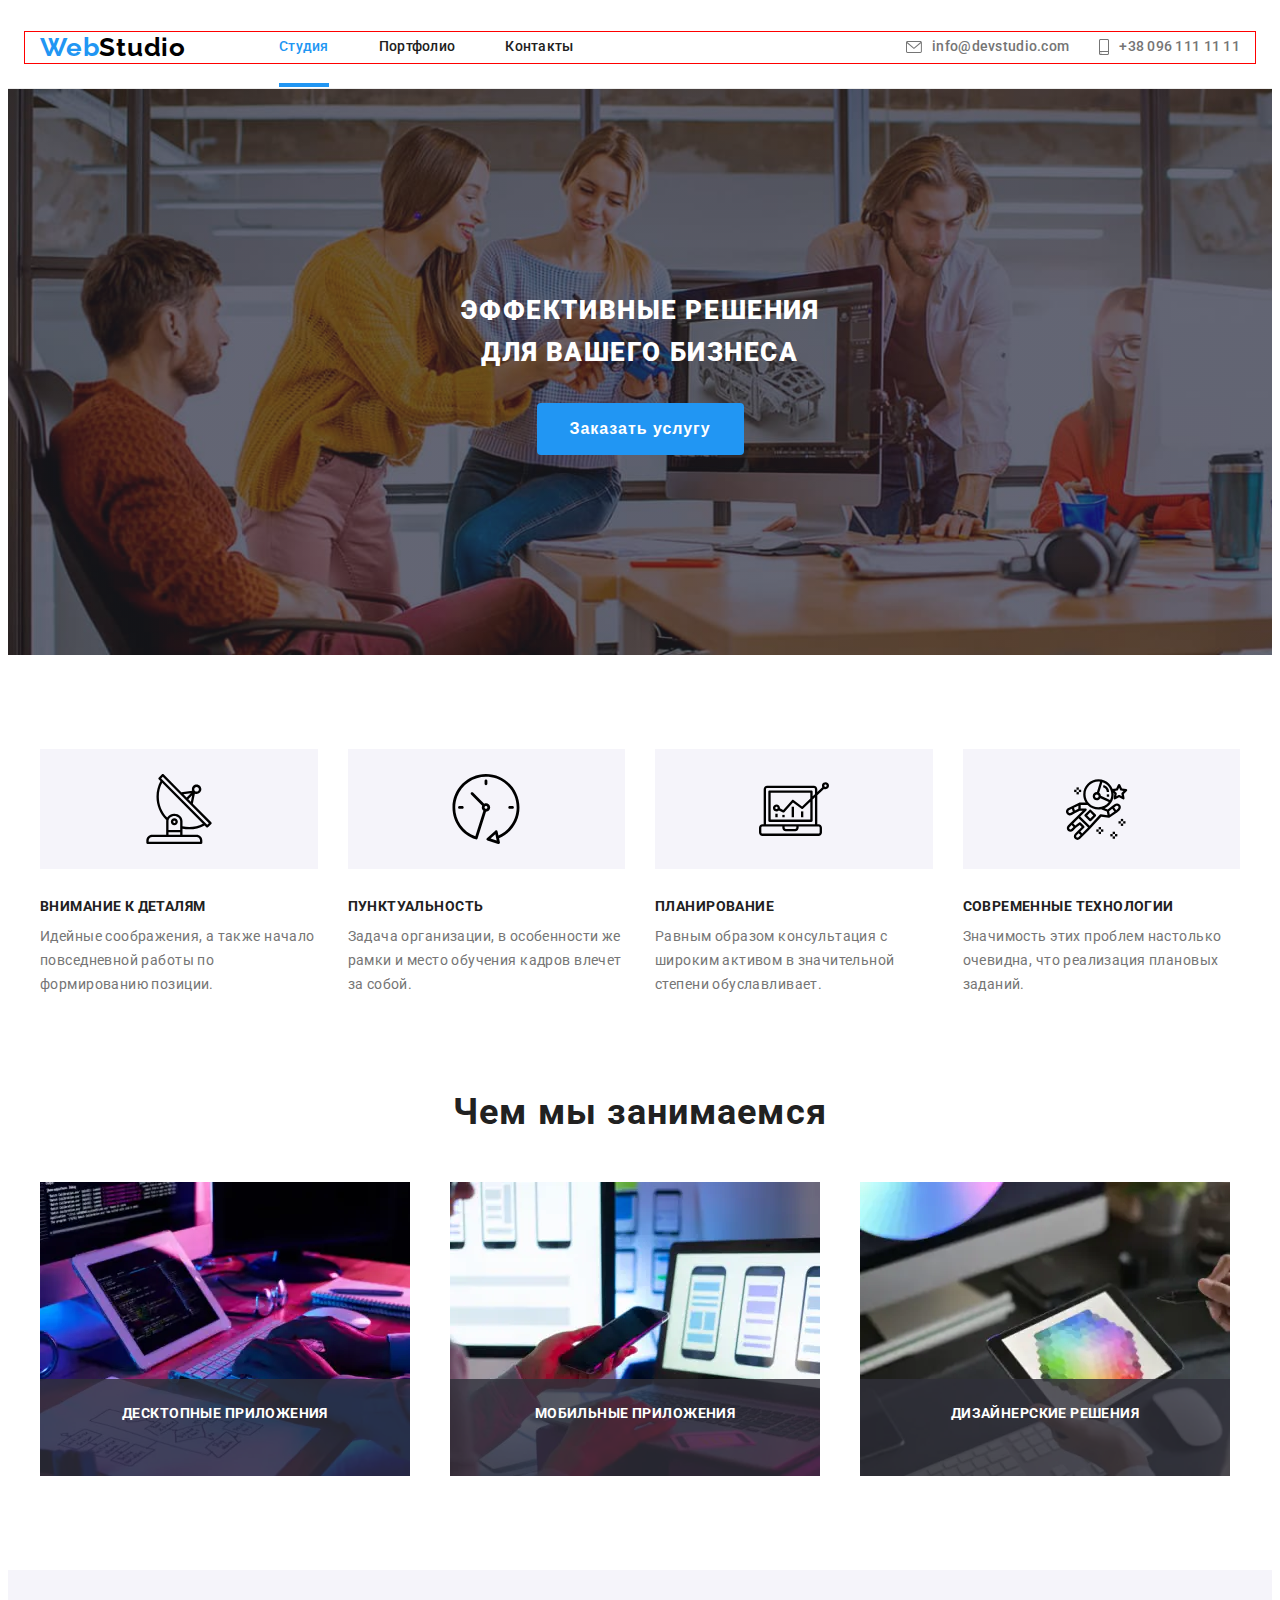
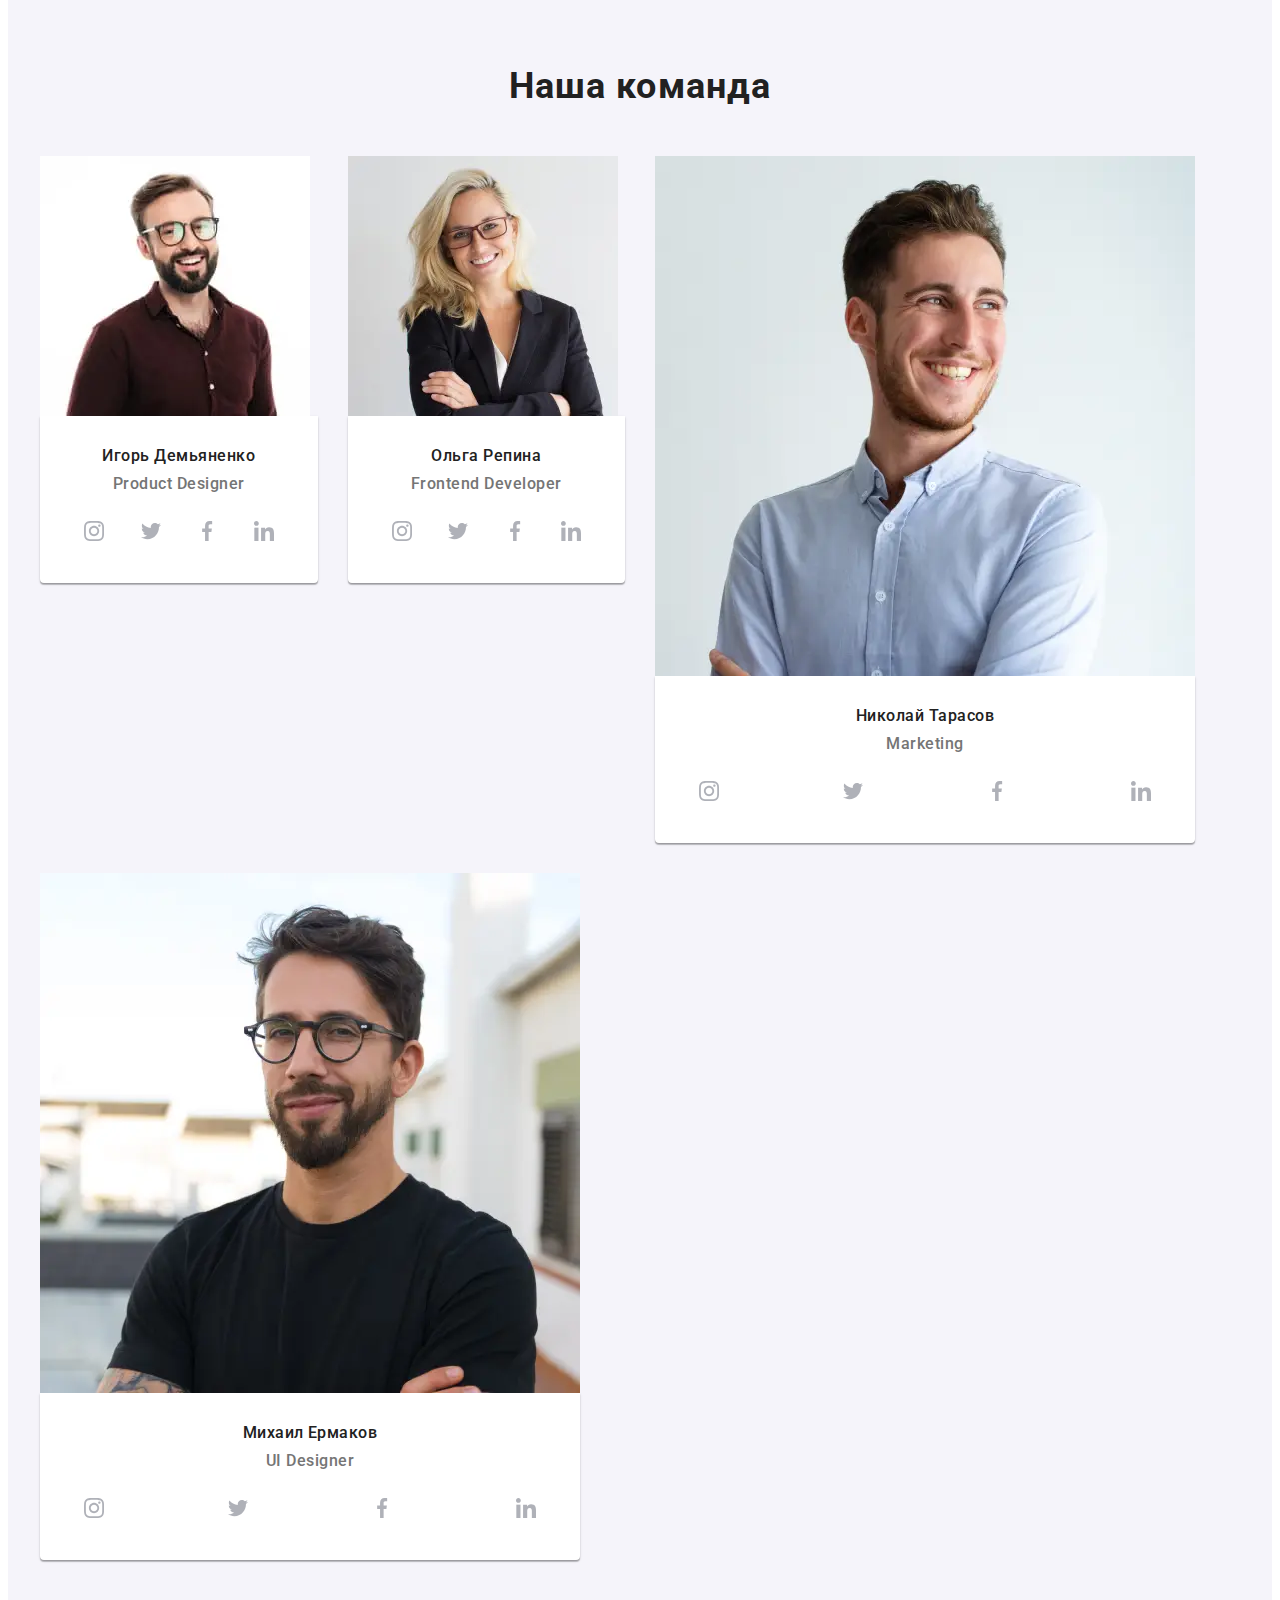
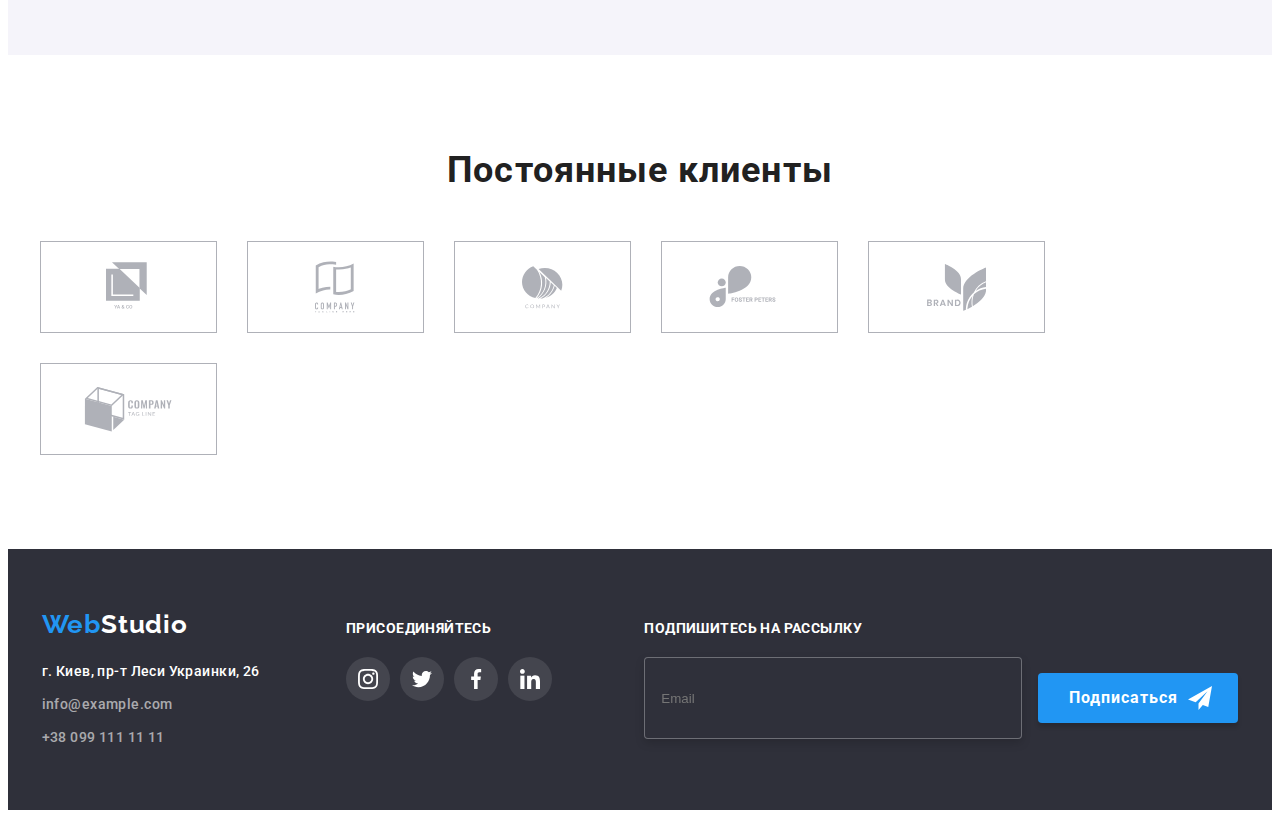
==== commit 23f47954: "hw8-4" ====
--- a/index.html
+++ b/index.html
@@ -171,19 +171,43 @@
                         <ul class="work__list list">
                             <li class="work__item">
                                 <div class="work__thumb">
-                                    <img src="./images/about_work/develop.jpg" width="370" height="294" alt="Разработка эффективных решений">
+                                    <picture>
+
+                                        <source srcset="./images/about_work/app-desktop-1200.webp 1x, ./images/about_work/app-desktop-1200@2x.webp 2x" media="(min-width: 1200px)"
+                                            type="image/webp">
+                                        <source srcset="./images/about_work/app-desktop-1200.jpg 1x, ./images/about_work/app-desktop-1200@2x.jpg 2x" media="(min-width: 1200px)">
+
+                                        <img src="./images/about_work/app-desktop-1200.jpg" alt="Разработка эффективных решений">
+                                    </picture>
+
                                     <p class="work__subtitle">Десктопные приложения</p>
                                 </div>
                             </li>
                             <li class="work__item">
                                 <div class="work__thumb">
-                                    <img src="./images/about_work/mobile.jpg" width="370" height="294" alt="Мобильны приложения">
+                                    <picture>
+                                        <source srcset="./images/about_work/app-mobile-1200.webp 1x, ./images/about_work/app-mobile-1200@2x.webp 2x"
+                                            media="(min-width: 1200px)" type="image/webp">
+                                        <source srcset="./images/about_work/app-mobile-1200.jpg 1x, ./images/about_work/app-mobile-1200@2x.jpg 2x"
+                                            media="(min-width: 1200px)">
+
+                                        <img src="./images/about_work/app-mobile-1200.jpg" alt="Мобильны приложения">
+                                    </picture>
+                                  
                                     <p class="work__subtitle">Мобильные приложения</p>
                                 </div>
                             </li>
                             <li class="work__item">
                                 <div class="work__thumb">
-                                    <img src="./images/about_work/color.jpg" width="370" height="294" alt="Графика">
+
+                                    <picture>
+                                        <source srcset="./images/about_work/web-solution-1200.webp 1x, ./images/about_work/web-solution-1200@2x.webp 2x"
+                                            media="(min-width: 1200px)" type="image/webp">
+                                        <source srcset="./images/about_work/web-solution-1200.jpg 1x, ./images/about_work/web-solution-1200@2x.jpg 2x"
+                                            media="(min-width: 1200px)">
+                                        <img src="./images/about_work/web-solution-1200.jpg" alt="Графика">
+                                    </picture>
+
                                     <p class="work__subtitle">Дизайнерские решения</p>
                                 </div>
                             </li>
@@ -206,7 +230,7 @@
 
                                 <source srcset="./images/team/igor-480.webp 1x, ./images/team/igor-480@2x.webp 2x" media="(min-width: 480px)" type="image/webp">
                                 <source srcset="./images/team/igor-480.jpg 1x, ./images/team/igor-480@2x.jpg 2x" media="(min-width: 480px)">
-                                <img src="./images/team/igor-480.jpg"  alt="Продакт менеджер">
+                                <img src="./images/team/igor-480.jpg" alt="Продакт менеджер">
                             </picture>
                         
                             <div class="team__card">
@@ -249,7 +273,7 @@
 
                                 <source srcset="./images/team/olga-1200.webp 1x, ./images/team/olga-1200@2x.webp 2x" media="(min-width: 1200px)" type="image/webp">
                                 <source srcset="./images/team/olga-1200.jpg 1x, ./images/team/olga-1200@2x.jpg 2x" media="(min-width: 1200px)">
-    
+   
                                 <source srcset="./images/team/olga-768.webp 1x, ./images/team/olga-768@2x.webp 2x" media="(min-width: 768px)"  type="image/webp">
                                 <source srcset="./images/team/olga-768.jpg 1x, ./images/team/olga-768@2x.jpg 2x" media="(min-width: 768px)">
 
--- a/css/main.min.css
+++ b/css/main.min.css
@@ -1,2 +1,2 @@
-:root{--main-font: "Roboto", sans-serif;--secondary-font: "Raleway", sans-serif;--accent-color: #2196f3;--accent-text-color: #757575;--accent-title-color: #212121;--primary-white-color: #ffffff;--footer-background-color: #2f303a;--secondary-background-color: #f5f4fa;--section-padding-bottom: 49px;--icon-color: #afb1b8}.visually-hidden{position:absolute !important;clip:rect(1px 1px 1px 1px);clip:rect(1px, 1px, 1px, 1px);padding:0 !important;border:0 !important;height:1px !important;width:1px !important;overflow:hidden}body{font-family:var(--main-font)}h1,h2,h3,h4,h5,h6,p{margin:0}ul,ol{margin:0;padding:0}img{display:block}.link{text-decoration:none}.list{list-style:none}.address{font-style:normal}.container{width:100%;padding-right:15px;padding-left:15px}.header .container{display:-webkit-box;display:-ms-flexbox;display:flex;-webkit-box-align:center;-ms-flex-align:center;align-items:center;-webkit-box-pack:justify;-ms-flex-pack:justify;justify-content:space-between;outline:1px solid red}@media screen and (min-width: 480px){.container{width:480px;margin:0 auto}}@media screen and (min-width: 768px){.container{width:768px;margin:0 auto}}@media screen and (min-width: 1200px){.container{width:1200px;margin:0 auto}}.modal-button{min-width:200px;padding-top:10px;padding-bottom:10px;padding-left:32px;padding-right:32px;font-size:16px;font-weight:700;line-height:1.88;letter-spacing:.06em;display:-webkit-box;display:-ms-flexbox;display:flex;-webkit-box-align:center;-ms-flex-align:center;align-items:center;text-align:center;letter-spacing:0.06em;color:var(--primary-white-color);cursor:pointer;background-color:var(--accent-color);border-radius:4px;margin:auto;border:1px solid transparent}.social__icon{fill:var(--icon-color);-webkit-transition:fill 250ms cubic-bezier(0.4, 0, 0.2, 1);transition:fill 250ms cubic-bezier(0.4, 0, 0.2, 1)}.social__link:hover .social__icon,.social__link:focus .social__icon{fill:var(--primary-white-color)}.social{display:-webkit-box;display:-ms-flexbox;display:flex;-webkit-box-align:center;-ms-flex-align:center;align-items:center;-webkit-box-pack:justify;-ms-flex-pack:justify;justify-content:space-between;padding-right:32px;padding-left:32px}.social__link{display:-webkit-box;display:-ms-flexbox;display:flex;width:44px;-webkit-box-pack:center;-ms-flex-pack:center;justify-content:center;-webkit-box-align:center;-ms-flex-align:center;align-items:center;height:44px;border-radius:50%;-webkit-transition:background-color 250ms cubic-bezier(0.4, 0, 0.2, 1);transition:background-color 250ms cubic-bezier(0.4, 0, 0.2, 1)}.social__link:hover,.social__link:focus{background-color:var(--accent-color)}.title{font-weight:700;font-size:36px;line-height:1.17;text-align:center;letter-spacing:0.03em;color:var(--accent-title-color)}.team .title{margin-bottom:var(--section-padding-bottom)}.work .title{margin-bottom:var(--section-padding-bottom)}@media screen and (max-width: 767px){.menu__item{display:none}.contact{display:none}.burger-btn{background-color:transparent;border:none;padding:0}.burger-btn__icon:hover,.burger-btn__icon:focus{fill:var(--accent-color)}.mobile-menu{position:fixed;top:0;left:50%;width:100vw;max-width:480px;height:100vh;padding:48px 40px;background-color:var(--primary-white-color);-webkit-transform:translateY(-100%) translateX(-50%);transform:translateY(-100%) translateX(-50%);-webkit-transition:-webkit-transform 250ms cubic-bezier(0.4, 0, 0.2, 1);transition:-webkit-transform 250ms cubic-bezier(0.4, 0, 0.2, 1);transition:transform 250ms cubic-bezier(0.4, 0, 0.2, 1);transition:transform 250ms cubic-bezier(0.4, 0, 0.2, 1), -webkit-transform 250ms cubic-bezier(0.4, 0, 0.2, 1)}.mobile-menu__close-button{position:absolute;top:10px;right:15px;background-color:transparent;border:none;padding:0}.is-open{-webkit-transform:translateY(0) translateX(-50%);transform:translateY(0) translateX(-50%)}.mobile-menu__link{font-family:var(--main-font);font-weight:500;font-size:40px;line-height:47px;letter-spacing:0.02em;color:var(--accent-title-color);-webkit-transition:color 250ms cubic-bezier(0.4, 0, 0.2, 1);transition:color 250ms cubic-bezier(0.4, 0, 0.2, 1)}.mobile-menu__link:hover,.mobile-menu__link:focus{color:var(--accent-color)}.mobile-menu__icon{-webkit-transition:color 250ms cubic-bezier(0.4, 0, 0.2, 1);transition:color 250ms cubic-bezier(0.4, 0, 0.2, 1)}.mobile-menu__icon:hover,.mobile-menu__icon:focus{fill:var(--accent-color)}.contact-menu__link{font-family:var(--main-font);font-weight:500;font-size:34px;line-height:40px;letter-spacing:0.02em;color:var(--accent-text-color);-webkit-transition:color 250ms cubic-bezier(0.4, 0, 0.2, 1);transition:color 250ms cubic-bezier(0.4, 0, 0.2, 1)}.contact-menu__link:last-child{font-family:var(--main-font);font-weight:500;font-size:24px;line-height:28px;letter-spacing:0.02em;color:var(--accent-text-color)}.contact-menu__link:hover,.contact-menu__link:focus{color:var(--accent-color)}.social-menu{display:-webkit-box;display:-ms-flexbox;display:flex;-webkit-box-align:center;-ms-flex-align:center;align-items:center}.mobile-menu__item:not(:last-child){margin-bottom:32px}.social-menu__link{font-family:var(--main-font);font-weight:500;font-size:18px;line-height:22px;letter-spacing:0.02em;color:var(--accent-color)}.social-menu__item:not(:last-child)::after{display:inline-block;content:"";width:22px;height:0;margin-right:0 10px;border:1px solid rgba(33,33,33,0.2);-webkit-transform:rotate(90deg);transform:rotate(90deg);color:var(--accent-text-color)}.contact-container{margin-top:302px;margin-bottom:64px}.contact-menu__item:not(:last-child){margin-bottom:32px}}@media screen and (min-width: 768px){.burger-btn{display:none}.mobile-menu{display:none}.navigation{display:-webkit-box;display:-ms-flexbox;display:flex;-webkit-box-align:center;-ms-flex-align:center;align-items:center}.menu__item{display:-webkit-box;display:-ms-flexbox;display:flex}.contact__item{display:-webkit-box;display:-ms-flexbox;display:flex}.menu{display:-webkit-box;display:-ms-flexbox;display:flex;-webkit-box-align:center;-ms-flex-align:center;align-items:center;margin-left:88px}.menu__item:not(:last-child){margin-right:50px}.menu__link{font-weight:500;font-size:14px;line-height:1.14;letter-spacing:0.02em;color:var(--accent-title-color);-webkit-transition:color 250ms cubic-bezier(0.4, 0, 0.2, 1);transition:color 250ms cubic-bezier(0.4, 0, 0.2, 1)}.menu__link:hover,.menu__link:focus{color:var(--accent-color)}}.current{position:relative;display:inline;color:var(--accent-color);padding-bottom:34px}.current::after{content:"";position:absolute;left:0;bottom:0;width:100%;height:4px;display:block;background-color:var(--accent-color)}@media screen and (max-width: 1199px){.contact{margin-left:auto}.contact__link{margin-top:5px;margin-bottom:10px}}@media screen and (min-width: 1200px){.menu{display:-webkit-box;display:-ms-flexbox;display:flex;-webkit-box-align:center;-ms-flex-align:center;align-items:center;margin-left:93px}.menu__item:not(:last-child){margin-right:50px}.contact{display:-webkit-box;display:-ms-flexbox;display:flex;-webkit-box-align:center;-ms-flex-align:center;align-items:center;-webkit-box-pack:center;-ms-flex-pack:center;justify-content:center}.contact__item:not(:last-child){margin-right:30px}}@media screen and (min-width: 768px){.contact__link{font-size:14px;font-weight:500;line-height:1.14;letter-spacing:.02em;color:var(--accent-text-color);display:-webkit-box;display:-ms-flexbox;display:flex;-webkit-box-align:center;-ms-flex-align:center;align-items:center;-webkit-transition:color 250ms cubic-bezier(0.4, 0, 0.2, 1);transition:color 250ms cubic-bezier(0.4, 0, 0.2, 1)}.contact__link:hover,.contact__link:focus{color:var(--accent-color)}.contact__icon{margin-right:8px;fill:var(--accent-text-color);-webkit-transition:fill 250ms cubic-bezier(0.4, 0, 0.2, 1);transition:fill 250ms cubic-bezier(0.4, 0, 0.2, 1)}.contact__link:hover .contact__icon,.contact__link:focus .contact__icon{fill:var(--accent-color)}}@media screen and (min-width: 1200px){.contact__link{font-size:14px;font-weight:500;line-height:1.14;letter-spacing:.02em;color:var(--accent-text-color);display:-webkit-box;display:-ms-flexbox;display:flex;-webkit-box-align:center;-ms-flex-align:center;align-items:center;-webkit-transition:color 250ms cubic-bezier(0.4, 0, 0.2, 1);transition:color 250ms cubic-bezier(0.4, 0, 0.2, 1)}.contact__link:hover,.contact__link:focus{color:var(--accent-color)}.contact__icon{margin-right:10px;fill:var(--accent-text-color);-webkit-transition:fill 250ms cubic-bezier(0.4, 0, 0.2, 1);transition:fill 250ms cubic-bezier(0.4, 0, 0.2, 1)}.contact__link:hover .contact__icon,.contact__link:focus .contact__icon{fill:var(--accent-color)}}@media screen and (min-width: 768px){.contact__link{font-size:14px;font-weight:500;line-height:1.14;letter-spacing:.02em;color:var(--accent-text-color);display:-webkit-box;display:-ms-flexbox;display:flex;-webkit-box-align:center;-ms-flex-align:center;align-items:center;-webkit-transition:color 250ms cubic-bezier(0.4, 0, 0.2, 1);transition:color 250ms cubic-bezier(0.4, 0, 0.2, 1)}.contact__link:hover,.contact__link:focus{color:var(--accent-color)}.contact__icon{margin-right:8px;fill:var(--accent-text-color)}}@media screen and (min-width: 1200px){.contact__link{font-size:14px;font-weight:500;line-height:1.14;letter-spacing:.02em;color:var(--accent-text-color);display:-webkit-box;display:-ms-flexbox;display:flex;-webkit-box-align:center;-ms-flex-align:center;align-items:center;-webkit-box-pack:center;-ms-flex-pack:center;justify-content:center;-webkit-transition:color 250ms cubic-bezier(0.4, 0, 0.2, 1);transition:color 250ms cubic-bezier(0.4, 0, 0.2, 1)}.contact__link:hover,.contact__link:focus{color:var(--accent-color)}.contact__icon{margin-right:10px;fill:var(--accent-text-color);-webkit-transition:fill 250ms cubic-bezier(0.4, 0, 0.2, 1);transition:fill 250ms cubic-bezier(0.4, 0, 0.2, 1)}.contact__link:hover .contact__icon,.contact__link:focus .contact__icon{fill:var(--accent-color)}}.footer-logo{margin-bottom:20px}.location{max-width:231px;width:100%;text-align:center}@media screen and (max-width: 1199px){.location{margin-bottom:60px}}@media screen and (min-width: 1200px){.location{margin-right:70px;text-align:start}}.logo{font-family:var(--secondary-font);font-size:26px;font-weight:700;line-height:1.19;letter-spacing:.03em;color:var(--accent-color)}.logo--theme-dark{color:#000000}.logo--theme-light{color:var(--primary-white-color)}.adress__item:not(:last-child){margin-bottom:9px}.appeal{max-width:206px;width:100%}@media screen and (max-width: 1199px){.appeal{text-align:center;margin-bottom:60px}}@media screen and (min-width: 1200px){.appeal{margin-right:89px}}.apeal__title{font-family:var(--main-font);font-size:14px;font-weight:700;line-height:1.14;letter-spacing:.03em;text-transform:uppercase;color:var(--primary-white-color);margin-bottom:20px;display:block}.footer-social__item:not(:last-child){margin-right:10px}@media screen and (max-width: 767px){.footer-social__list{margin-top:20px}}.contact-adress{font-weight:500;font-size:14px;line-height:1.71;letter-spacing:0.03em;color:var(--primary-white-color)}.contact-info{font-weight:500;font-size:14px;line-height:1.71;letter-spacing:0.03em;color:rgba(255,255,255,0.6)}.subscription__title{font-family:var(--main-font);font-size:14px;font-weight:700;line-height:1.14;letter-spacing:.03em;text-transform:uppercase;color:var(--primary-white-color);display:block;margin-bottom:20px}.input{font-family:var(--main-font);font-weight:500;font-size:16px;line-height:1.25;display:-webkit-inline-box;display:-ms-inline-flexbox;display:inline-flex;-webkit-box-align:center;-ms-flex-align:center;align-items:center;letter-spacing:0.03em;color:rgba(255,255,255,0.6)}.subscription__input{display:-webkit-inline-box;display:-ms-inline-flexbox;display:inline-flex;margin-right:12px;color:var(--primary-white-color);width:358px;height:50px;padding-top:15px;padding-bottom:15px;padding-left:16px;background:var(--footer-background-color);border:1px solid rgba(255,255,255,0.3);-webkit-filter:drop-shadow(0px 4px 4px rgba(0,0,0,0.15));filter:drop-shadow(0px 4px 4px rgba(0,0,0,0.15));border-radius:4px}.subscription__button{display:-webkit-inline-box;display:-ms-inline-flexbox;display:inline-flex;-webkit-box-align:center;-ms-flex-align:center;align-items:center;min-width:200px;height:50px;font-family:var(--main-font);font-size:16px;font-weight:700;line-height:1.88;letter-spacing:.06em;text-align:center;background:#2196f3;-webkit-box-shadow:0px 4px 4px rgba(0,0,0,0.15);box-shadow:0px 4px 4px rgba(0,0,0,0.15);border-radius:4px;border-color:transparent;color:#ffffff;padding-top:10px;padding-bottom:10px;padding-left:29px}.subscription__icon{margin-left:10px;fill:var(--primary-white-color)}.footer-social__link{display:-webkit-box;display:-ms-flexbox;display:flex;-webkit-box-align:center;-ms-flex-align:center;align-items:center;-webkit-box-pack:center;-ms-flex-pack:center;justify-content:center;width:44px;height:44px;border-radius:50%;background-color:rgba(255,255,255,0.1);-webkit-transition:background-color 250ms cubic-bezier(0.4, 0, 0.2, 1);transition:background-color 250ms cubic-bezier(0.4, 0, 0.2, 1)}.footer-social__link:hover,.footer-social__link:focus{background-color:var(--accent-color)}.footer-social__list{display:-webkit-box;display:-ms-flexbox;display:flex;-webkit-box-align:center;-ms-flex-align:center;align-items:center}.footer-social__icon{width:20px;height:20px;fill:var(--primary-white-color)}.backdrop{position:fixed;top:0;left:0;width:100vw;height:100vh;background:rgba(0,0,0,0.2);-webkit-transition:opacity 250ms cubic-bezier(0.4, 0, 0.2, 1),visibility 250ms cubic-bezier(0.4, 0, 0.2, 1),pointer-events 250ms;transition:opacity 250ms cubic-bezier(0.4, 0, 0.2, 1),visibility 250ms cubic-bezier(0.4, 0, 0.2, 1),pointer-events 250ms}.modal{position:absolute;top:50%;left:50%;-webkit-transform:translate(-50%, -50%);transform:translate(-50%, -50%);background:#ffffff;-webkit-box-shadow:0px 1px 3px rgba(0,0,0,0.12),0px 1px 1px rgba(0,0,0,0.14),0px 2px 1px rgba(240,81,81,0.2);box-shadow:0px 1px 3px rgba(0,0,0,0.12),0px 1px 1px rgba(0,0,0,0.14),0px 2px 1px rgba(240,81,81,0.2);border-radius:4px}@media screen and (max-width: 1199px){.modal{width:450px;height:609px}}@media screen and (min-width: 1200px){.modal{width:528px;height:581px}}.modal__close-btn{position:absolute;top:8px;right:8px;border-radius:50%;border:1px solid rgba(0,0,0,0.1);height:30px;cursor:pointer;background:transparent}.modal__icon{width:18px;height:18px;fill:#000000;display:-webkit-box;display:-ms-flexbox;display:flex;-webkit-box-pack:center;-ms-flex-pack:center;justify-content:center;-webkit-box-align:center;-ms-flex-align:center;align-items:center;-webkit-transition:fill 250ms cubic-bezier(0.4, 0, 0.2, 1);transition:fill 250ms cubic-bezier(0.4, 0, 0.2, 1)}.modal__icon:hover,.modal__icon:focus{fill:var(--accent-color)}.is-hidden{opacity:0;visibility:hidden;pointer-events:none}.modal__form{display:-webkit-box;display:-ms-flexbox;display:flex;-webkit-box-orient:vertical;-webkit-box-direction:normal;-ms-flex-direction:column;flex-direction:column;padding:40px}.modal__title{font-family:var(--main-font);font-weight:700;font-size:20px;line-height:1.15;text-align:center;letter-spacing:0.03em;color:#212121;display:block;margin-bottom:12px}.modal__label{font-family:var(--main-font);font-weight:500;font-size:12px;line-height:1.17;letter-spacing:0.01em;color:#757575;margin-bottom:10px}.modal__input{width:100%;height:40px;border:1px solid rgba(33,33,33,0.2);border-radius:4px;padding-left:42px;-webkit-transform:border-color 250ms cubic-bezier(0.4, 0, 0.2, 1);transform:border-color 250ms cubic-bezier(0.4, 0, 0.2, 1)}.modal__input:focus{outline:none;border-color:var(--accent-color)}.modal__comment{width:100%;height:120px;border:1px solid rgba(33,33,33,0.2);border-radius:4px;padding:12px 16px;resize:none;margin-top:4px;-webkit-transform:border-color 250ms cubic-bezier(0.4, 0, 0.2, 1);transform:border-color 250ms cubic-bezier(0.4, 0, 0.2, 1)}.modal__comment::-webkit-input-placeholder{color:rgba(117,117,117,0.5)}.modal__comment:-ms-input-placeholder{color:rgba(117,117,117,0.5)}.modal__comment::-ms-input-placeholder{color:rgba(117,117,117,0.5)}.modal__comment::placeholder{color:rgba(117,117,117,0.5)}.modal__comment:focus{outline:none;border-color:var(--accent-color)}.modal__label-check{display:-webkit-box;display:-ms-flexbox;display:flex;-webkit-box-align:center;-ms-flex-align:center;align-items:center;font-family:var(--main-font);font-weight:500;letter-spacing:0.03em;color:#757575;margin-bottom:30px}@media screen and (max-width: 1199px){.modal__label-check{font-size:12px;line-height:1.16}}@media screen and (min-width: 1200px){.modal__label-check{font-size:14px;line-height:1.71}}.modal__label-check::before{content:"";display:block;width:16px;height:15px;outline:1px solid #000000;cursor:pointer;margin-right:8px;border-radius:2px;-webkit-transform:border-color 250ms cubic-bezier(0.4, 0, 0.2, 1);transform:border-color 250ms cubic-bezier(0.4, 0, 0.2, 1)}.modal__checkbox:checked+.modal__label-check::before{background-image:url(../images/modal/icon-check.svg);background-color:var(--accent-color);background-position:center;border-radius:2px;outline:none}.modal__checkbox:focus+.modal__label-check::before{border:2px solid;border-color:var(--accent-color)}.modal__checkbox{border-radius:2px}.modal__label-check a{color:var(--accent-color)}.modal__send{display:-webkit-box;display:-ms-flexbox;display:flex;-webkit-box-align:center;-ms-flex-align:center;align-items:center;-webkit-box-pack:center;-ms-flex-pack:center;justify-content:center;max-width:200px;height:50px;margin:0 auto;padding:10px 55px;text-align:center;font-family:var(--main-font);font-size:16px;font-weight:700;line-height:1.88;letter-spacing:.06em;color:#ffffff;background:var(--accent-color);-webkit-box-shadow:0px 4px 4px rgba(0,0,0,0.15);box-shadow:0px 4px 4px rgba(0,0,0,0.15);border-radius:4px;border-color:transparent}.modal__wrapper{position:relative;display:block;margin-top:4px}.modal__icon-info{position:absolute;top:50%;left:12px;display:block;-webkit-transform:translateY(-50%);transform:translateY(-50%);-webkit-transform:fill 250ms cubic-bezier(0.4, 0, 0.2, 1);transform:fill 250ms cubic-bezier(0.4, 0, 0.2, 1)}.modal__input:focus+.modal__icon-info{fill:var(--accent-color)}.modal__agremeent{display:-webkit-box;display:-ms-flexbox;display:flex;-webkit-box-align:center;-ms-flex-align:center;align-items:center;-webkit-box-pack:center;-ms-flex-pack:center;justify-content:center}.header{padding-top:16px;padding-bottom:16px}@media screen and (min-width: 768px){.header{padding-top:26px;padding-bottom:26px;border-bottom:1px solid #ececec}}@media screen and (min-width: 1200px){.header{padding-top:24px;padding-bottom:25px;border-bottom:1px solid #ececec}}.hero__title{font-family:var(--main-font);font-weight:900;font-size:26px;line-height:42px;max-width:360px;margin:0 auto;text-align:center;text-transform:uppercase;margin-bottom:30px;letter-spacing:0.06em;color:var(--primary-white-color)}.hero{padding-top:118px;padding-bottom:198px;-webkit-box-align:center;-ms-flex-align:center;align-items:center;margin:0 auto;background-color:var(--footer-background-color);background-image:-webkit-gradient(linear, left top, left bottom, from(rgba(47,48,58,0.4)), to(rgba(47,48,58,0.4))),url("../images/hero/hero-480.jpg");background-image:linear-gradient(rgba(47,48,58,0.4), rgba(47,48,58,0.4)),url("../images/hero/hero-480.jpg");background-repeat:no-repeat;background-size:cover}@media screen and (min-device-pixel-ratio: 2), screen and (-webkit-min-device-pixel-ratio: 2), screen and (min-resolution: 192dpi), screen and (min-resolution: 2dppx){.hero{background-image:url("../images/hero/hero-480@2x.jpg")}}@media screen and (min-width: 768px){.hero{background-image:-webkit-gradient(linear, left top, left bottom, from(rgba(47,48,58,0.4)), to(rgba(47,48,58,0.4))),url("../images/hero/hero-768.jpg");background-image:linear-gradient(rgba(47,48,58,0.4), rgba(47,48,58,0.4)),url("../images/hero/hero-768.jpg");background-repeat:no-repeat;background-size:cover}}@media screen and (min-width: 768px) and (min-device-pixel-ratio: 2), screen and (min-width: 768px) and (-webkit-min-device-pixel-ratio: 2), screen and (min-width: 768px) and (min-resolution: 192dpi), screen and (min-width: 768px) and (min-resolution: 2dppx){.hero{background-image:url("../images/hero/hero-768@2x.jpg")}}@media screen and (min-width: 1200px){.hero{padding-top:200px;padding-bottom:200px}.hero{background-image:-webkit-gradient(linear, left top, left bottom, from(rgba(47,48,58,0.4)), to(rgba(47,48,58,0.4))),url("../images/hero/hero-1200.jpg");background-image:linear-gradient(rgba(47,48,58,0.4), rgba(47,48,58,0.4)),url("../images/hero/hero-1200.jpg");background-repeat:no-repeat;background-size:cover}}@media screen and (min-width: 1200px) and (min-device-pixel-ratio: 2), screen and (min-width: 1200px) and (-webkit-min-device-pixel-ratio: 2), screen and (min-width: 1200px) and (min-resolution: 192dpi), screen and (min-width: 1200px) and (min-resolution: 2dppx){.hero{background-image:url("../images/hero/hero-1200@2x.jpg")}}.features__list{margin-left:-30px;margin-top:-30px}@media screen and (min-width: 768px){.features__list{display:-webkit-box;display:-ms-flexbox;display:flex;-ms-flex-wrap:wrap;flex-wrap:wrap}}.features__description:last-child{margin-bottom:0}.features__item{margin-left:30px;margin-top:30px}@media screen and (min-width: 768px){.features__item{-ms-flex-preferred-size:calc(100% / 2 - 30px);flex-basis:calc(100% / 2 - 30px)}}@media screen and (min-width: 1200px){.features__item{-ms-flex-preferred-size:calc(100% / 4 - 30px);flex-basis:calc(100% / 4 - 30px)}}.features__title{font-size:14px;font-weight:700;line-height:1.14;letter-spacing:.03em;font-size:14px;line-height:1.14;letter-spacing:0.03em;text-transform:uppercase;color:var(--accent-title-color);margin-bottom:10px;text-align:center}@media screen and (min-width: 768px){.features__title{text-align:left}}.features__description{font-weight:400;font-size:14px;line-height:1.71;letter-spacing:0.03em;color:var(--accent-text-color)}.features{padding-top:94px;padding-bottom:94px}.features__card{display:-webkit-box;display:-ms-flexbox;display:flex;-webkit-box-align:center;-ms-flex-align:center;align-items:center;-webkit-box-pack:center;-ms-flex-pack:center;justify-content:center;height:120px;margin-bottom:30px;background-color:var(--secondary-background-color)}.features__icon{width:70px;height:70px}@media screen and (max-width: 1199px){.work{display:none}}@media screen and (min-width: 1200px){.work__list{display:-webkit-box;display:-ms-flexbox;display:flex;margin-left:-30px;margin-top:-30px}.work__item{margin-left:30px;margin-top:30px;-ms-flex-preferred-size:calc(100% / 3 - 30px);flex-basis:calc(100% / 3 - 30px)}.work__thumb{position:relative}.work{padding-bottom:94px}.work__subtitle{position:absolute;bottom:0;left:0;width:370px;height:70px;padding-top:27px;background:rgba(47,48,58,0.8);font-family:var(--main-font);font-size:14px;font-weight:700;line-height:1.14;letter-spacing:.03em;text-align:center;text-transform:uppercase;color:#ffffff}}.team__name{font-weight:500;font-size:16px;line-height:1.19;text-align:center;letter-spacing:0.03em;color:var(--accent-title-color);margin-bottom:9px}.team{background-color:var(--secondary-background-color);padding-top:95px;padding-bottom:95px}.team__list{margin-left:-30px;margin-top:-30px}@media screen and (min-width: 768px){.team__list{display:-webkit-box;display:-ms-flexbox;display:flex;-ms-flex-wrap:wrap;flex-wrap:wrap}}.team__item{margin-left:30px;margin-top:30px}@media screen and (min-width: 768px){.team__item{-ms-flex-preferred-size:calc(100% / 2 - 30px);flex-basis:calc(100% / 2 - 30px)}}@media screen and (min-width: 1200px){.team__item{-ms-flex-preferred-size:calc(100% / 4 - 30px);flex-basis:calc(100% / 4 - 30px)}}.team__card{padding-top:30px;padding-bottom:30px;background-color:#fff;-webkit-box-shadow:0px 1px 3px rgba(0,0,0,0.12),0px 1px 1px rgba(0,0,0,0.14),0px 2px 1px rgba(0,0,0,0.2);box-shadow:0px 1px 3px rgba(0,0,0,0.12),0px 1px 1px rgba(0,0,0,0.14),0px 2px 1px rgba(0,0,0,0.2);border-radius:0px 0px 4px 4px}.team__position{font-weight:500;font-size:16px;line-height:1.19;text-align:center;letter-spacing:0.03em;color:var(--accent-text-color);margin-bottom:16px}.client{padding-top:94px;padding-bottom:94px}.client__list{display:-webkit-box;display:-ms-flexbox;display:flex;-ms-flex-wrap:wrap;flex-wrap:wrap;margin-top:-30px;margin-left:-30px}.client__item{margin-top:30px;margin-left:30px;height:90px;border:1px solid #afb1b8}@media screen and (min-width: 480px){.client__item{-ms-flex-preferred-size:calc(100% / 2 - 30px);flex-basis:calc(100% / 2 - 30px)}}@media screen and (min-width: 768px){.client__item{-ms-flex-preferred-size:calc(100% / 3 - 30px);flex-basis:calc(100% / 3 - 30px)}}@media screen and (min-width: 1200px){.client__item{-ms-flex-preferred-size:calc(100% / 6 - 30px);flex-basis:calc(100% / 6 - 30px)}}.client__link{display:-webkit-box;display:-ms-flexbox;display:flex;-webkit-box-align:center;-ms-flex-align:center;align-items:center;-webkit-box-pack:center;-ms-flex-pack:center;justify-content:center;border-radius:4px;width:100%;height:100%;-webkit-transition:border 250ms cubic-bezier(0.4, 0, 0.2, 1);transition:border 250ms cubic-bezier(0.4, 0, 0.2, 1)}.client__link:hover,.client__link:focus{border:1px solid var(--accent-color)}.client__title{margin-bottom:50px}.client__icon{fill:var(--icon-color);-webkit-transition:fill 250ms cubic-bezier(0.4, 0, 0.2, 1);transition:fill 250ms cubic-bezier(0.4, 0, 0.2, 1)}.client__link:hover .client__icon,.client__link:focus .client__icon{fill:var(--accent-color)}.footer{background-color:var(--footer-background-color);padding-top:60px;padding-bottom:60px}.footer__container{display:-webkit-box;display:-ms-flexbox;display:flex;-webkit-box-align:baseline;-ms-flex-align:baseline;align-items:baseline}@media screen and (max-width: 767px){.footer__container{-webkit-box-orient:vertical;-webkit-box-direction:normal;-ms-flex-direction:column;flex-direction:column;-webkit-box-align:center;-ms-flex-align:center;align-items:center;-webkit-box-pack:center;-ms-flex-pack:center;justify-content:center}}@media screen and (min-width: 768px){.footer__container{-ms-flex-wrap:wrap;flex-wrap:wrap;-ms-flex-pack:distribute;justify-content:space-around}}@media screen and (min-width: 1200px){.footer__container{-ms-flex-wrap:nowrap;flex-wrap:nowrap}}
+:root{--main-font: "Roboto", sans-serif;--secondary-font: "Raleway", sans-serif;--accent-color: #2196f3;--accent-text-color: #757575;--accent-title-color: #212121;--primary-white-color: #ffffff;--footer-background-color: #2f303a;--secondary-background-color: #f5f4fa;--section-padding-bottom: 49px;--icon-color: #afb1b8}.visually-hidden{position:absolute !important;clip:rect(1px 1px 1px 1px);clip:rect(1px, 1px, 1px, 1px);padding:0 !important;border:0 !important;height:1px !important;width:1px !important;overflow:hidden}body{font-family:var(--main-font)}h1,h2,h3,h4,h5,h6,p{margin:0}ul,ol{margin:0;padding:0}img{display:block}.link{text-decoration:none}.list{list-style:none}.address{font-style:normal}.container{width:100%;padding-right:15px;padding-left:15px}.header .container{display:-webkit-box;display:-ms-flexbox;display:flex;-webkit-box-align:center;-ms-flex-align:center;align-items:center;-webkit-box-pack:justify;-ms-flex-pack:justify;justify-content:space-between;outline:1px solid red}@media screen and (min-width: 480px){.container{width:480px;margin:0 auto}}@media screen and (min-width: 768px){.container{width:768px;margin:0 auto}}@media screen and (min-width: 1200px){.container{width:1200px;margin:0 auto}}.modal-button{min-width:200px;padding-top:10px;padding-bottom:10px;padding-left:32px;padding-right:32px;font-size:16px;font-weight:700;line-height:1.88;letter-spacing:.06em;display:-webkit-box;display:-ms-flexbox;display:flex;-webkit-box-align:center;-ms-flex-align:center;align-items:center;text-align:center;letter-spacing:0.06em;color:var(--primary-white-color);cursor:pointer;background-color:var(--accent-color);border-radius:4px;margin:auto;border:1px solid transparent}.social__icon{fill:var(--icon-color);-webkit-transition:fill 250ms cubic-bezier(0.4, 0, 0.2, 1);transition:fill 250ms cubic-bezier(0.4, 0, 0.2, 1)}.social__link:hover .social__icon,.social__link:focus .social__icon{fill:var(--primary-white-color)}.social{display:-webkit-box;display:-ms-flexbox;display:flex;-webkit-box-align:center;-ms-flex-align:center;align-items:center;-webkit-box-pack:justify;-ms-flex-pack:justify;justify-content:space-between;padding-right:32px;padding-left:32px}.social__link{display:-webkit-box;display:-ms-flexbox;display:flex;width:44px;-webkit-box-pack:center;-ms-flex-pack:center;justify-content:center;-webkit-box-align:center;-ms-flex-align:center;align-items:center;height:44px;border-radius:50%;-webkit-transition:background-color 250ms cubic-bezier(0.4, 0, 0.2, 1);transition:background-color 250ms cubic-bezier(0.4, 0, 0.2, 1)}.social__link:hover,.social__link:focus{background-color:var(--accent-color)}.title{font-weight:700;font-size:36px;line-height:1.17;text-align:center;letter-spacing:0.03em;color:var(--accent-title-color)}.team .title{margin-bottom:var(--section-padding-bottom)}.work .title{margin-bottom:var(--section-padding-bottom)}@media screen and (max-width: 767px){.menu__item{display:none}.contact{display:none}.burger-btn{background-color:transparent;border:none;padding:0}.burger-btn__icon:hover,.burger-btn__icon:focus{fill:var(--accent-color)}.mobile-menu{position:fixed;top:0;left:50%;width:100vw;max-width:480px;height:100vh;padding:48px 40px;background-color:var(--primary-white-color);-webkit-transform:translateY(-100%) translateX(-50%);transform:translateY(-100%) translateX(-50%);-webkit-transition:-webkit-transform 250ms cubic-bezier(0.4, 0, 0.2, 1);transition:-webkit-transform 250ms cubic-bezier(0.4, 0, 0.2, 1);transition:transform 250ms cubic-bezier(0.4, 0, 0.2, 1);transition:transform 250ms cubic-bezier(0.4, 0, 0.2, 1), -webkit-transform 250ms cubic-bezier(0.4, 0, 0.2, 1)}.mobile-menu__close-button{position:absolute;top:10px;right:15px;background-color:transparent;border:none;padding:0}.is-open{-webkit-transform:translateY(0) translateX(-50%);transform:translateY(0) translateX(-50%)}.mobile-menu__link{font-family:var(--main-font);font-weight:500;font-size:40px;line-height:47px;letter-spacing:0.02em;color:var(--accent-title-color);-webkit-transition:color 250ms cubic-bezier(0.4, 0, 0.2, 1);transition:color 250ms cubic-bezier(0.4, 0, 0.2, 1)}.mobile-menu__link:hover,.mobile-menu__link:focus{color:var(--accent-color)}.mobile-menu__icon{-webkit-transition:color 250ms cubic-bezier(0.4, 0, 0.2, 1);transition:color 250ms cubic-bezier(0.4, 0, 0.2, 1)}.mobile-menu__icon:hover,.mobile-menu__icon:focus{fill:var(--accent-color)}.contact-menu__link{font-family:var(--main-font);font-weight:500;font-size:34px;line-height:40px;letter-spacing:0.02em;color:var(--accent-text-color);-webkit-transition:color 250ms cubic-bezier(0.4, 0, 0.2, 1);transition:color 250ms cubic-bezier(0.4, 0, 0.2, 1)}.contact-menu__link:last-child{font-family:var(--main-font);font-weight:500;font-size:24px;line-height:28px;letter-spacing:0.02em;color:var(--accent-text-color)}.contact-menu__link:hover,.contact-menu__link:focus{color:var(--accent-color)}.social-menu{display:-webkit-box;display:-ms-flexbox;display:flex;-webkit-box-align:center;-ms-flex-align:center;align-items:center}.mobile-menu__item:not(:last-child){margin-bottom:32px}.social-menu__link{font-family:var(--main-font);font-weight:500;font-size:18px;line-height:22px;letter-spacing:0.02em;color:var(--accent-color)}.social-menu__item:not(:last-child)::after{display:inline-block;content:"";width:22px;height:0;margin-right:0 10px;border:1px solid rgba(33,33,33,0.2);-webkit-transform:rotate(90deg);transform:rotate(90deg);color:var(--accent-text-color)}.contact-container{margin-top:302px;margin-bottom:64px}.contact-menu__item:not(:last-child){margin-bottom:32px}}@media screen and (min-width: 768px){.burger-btn{display:none}.mobile-menu{display:none}.navigation{display:-webkit-box;display:-ms-flexbox;display:flex;-webkit-box-align:center;-ms-flex-align:center;align-items:center}.menu__item{display:-webkit-box;display:-ms-flexbox;display:flex}.contact__item{display:-webkit-box;display:-ms-flexbox;display:flex}.menu{display:-webkit-box;display:-ms-flexbox;display:flex;-webkit-box-align:center;-ms-flex-align:center;align-items:center;margin-left:88px}.menu__item:not(:last-child){margin-right:50px}.menu__link{font-weight:500;font-size:14px;line-height:1.14;letter-spacing:0.02em;color:var(--accent-title-color);-webkit-transition:color 250ms cubic-bezier(0.4, 0, 0.2, 1);transition:color 250ms cubic-bezier(0.4, 0, 0.2, 1)}.menu__link:hover,.menu__link:focus{color:var(--accent-color)}}.current{position:relative;display:inline;color:var(--accent-color)}.current::after{content:"";position:absolute;left:0;bottom:-32px;width:100%;height:4px;display:block;background-color:var(--accent-color)}@media screen and (max-width: 1199px){.contact{margin-left:auto}.contact__link{margin-top:5px;margin-bottom:10px}}@media screen and (min-width: 1200px){.menu{display:-webkit-box;display:-ms-flexbox;display:flex;-webkit-box-align:center;-ms-flex-align:center;align-items:center;margin-left:93px}.menu__item:not(:last-child){margin-right:50px}.contact{display:-webkit-box;display:-ms-flexbox;display:flex;-webkit-box-align:center;-ms-flex-align:center;align-items:center;-webkit-box-pack:center;-ms-flex-pack:center;justify-content:center}.contact__item:not(:last-child){margin-right:30px}}@media screen and (min-width: 768px){.contact__link{font-size:14px;font-weight:500;line-height:1.14;letter-spacing:.02em;color:var(--accent-text-color);display:-webkit-box;display:-ms-flexbox;display:flex;-webkit-box-align:center;-ms-flex-align:center;align-items:center;-webkit-transition:color 250ms cubic-bezier(0.4, 0, 0.2, 1);transition:color 250ms cubic-bezier(0.4, 0, 0.2, 1)}.contact__link:hover,.contact__link:focus{color:var(--accent-color)}.contact__icon{margin-right:8px;fill:var(--accent-text-color);-webkit-transition:fill 250ms cubic-bezier(0.4, 0, 0.2, 1);transition:fill 250ms cubic-bezier(0.4, 0, 0.2, 1)}.contact__link:hover .contact__icon,.contact__link:focus .contact__icon{fill:var(--accent-color)}}@media screen and (min-width: 1200px){.contact__link{font-size:14px;font-weight:500;line-height:1.14;letter-spacing:.02em;color:var(--accent-text-color);display:-webkit-box;display:-ms-flexbox;display:flex;-webkit-box-align:center;-ms-flex-align:center;align-items:center;-webkit-transition:color 250ms cubic-bezier(0.4, 0, 0.2, 1);transition:color 250ms cubic-bezier(0.4, 0, 0.2, 1)}.contact__link:hover,.contact__link:focus{color:var(--accent-color)}.contact__icon{margin-right:10px;fill:var(--accent-text-color);-webkit-transition:fill 250ms cubic-bezier(0.4, 0, 0.2, 1);transition:fill 250ms cubic-bezier(0.4, 0, 0.2, 1)}.contact__link:hover .contact__icon,.contact__link:focus .contact__icon{fill:var(--accent-color)}}@media screen and (min-width: 768px){.contact__link{font-size:14px;font-weight:500;line-height:1.14;letter-spacing:.02em;color:var(--accent-text-color);display:-webkit-box;display:-ms-flexbox;display:flex;-webkit-box-align:center;-ms-flex-align:center;align-items:center;-webkit-transition:color 250ms cubic-bezier(0.4, 0, 0.2, 1);transition:color 250ms cubic-bezier(0.4, 0, 0.2, 1)}.contact__link:hover,.contact__link:focus{color:var(--accent-color)}.contact__icon{margin-right:8px;fill:var(--accent-text-color)}}@media screen and (min-width: 1200px){.contact__link{font-size:14px;font-weight:500;line-height:1.14;letter-spacing:.02em;color:var(--accent-text-color);display:-webkit-box;display:-ms-flexbox;display:flex;-webkit-box-align:center;-ms-flex-align:center;align-items:center;-webkit-box-pack:center;-ms-flex-pack:center;justify-content:center;-webkit-transition:color 250ms cubic-bezier(0.4, 0, 0.2, 1);transition:color 250ms cubic-bezier(0.4, 0, 0.2, 1)}.contact__link:hover,.contact__link:focus{color:var(--accent-color)}.contact__icon{margin-right:10px;fill:var(--accent-text-color);-webkit-transition:fill 250ms cubic-bezier(0.4, 0, 0.2, 1);transition:fill 250ms cubic-bezier(0.4, 0, 0.2, 1)}.contact__link:hover .contact__icon,.contact__link:focus .contact__icon{fill:var(--accent-color)}}.footer-logo{margin-bottom:20px}.location{max-width:231px;width:100%;text-align:center}@media screen and (max-width: 1199px){.location{margin-bottom:60px}}@media screen and (min-width: 1200px){.location{margin-right:70px;text-align:start}}.logo{font-family:var(--secondary-font);font-size:26px;font-weight:700;line-height:1.19;letter-spacing:.03em;color:var(--accent-color)}.logo--theme-dark{color:#000000}.logo--theme-light{color:var(--primary-white-color)}.adress__item:not(:last-child){margin-bottom:9px}.appeal{max-width:206px;width:100%}@media screen and (max-width: 1199px){.appeal{text-align:center;margin-bottom:60px}}@media screen and (min-width: 1200px){.appeal{margin-right:89px}}.apeal__title{font-family:var(--main-font);font-size:14px;font-weight:700;line-height:1.14;letter-spacing:.03em;text-transform:uppercase;color:var(--primary-white-color);margin-bottom:20px;display:block}.footer-social__item:not(:last-child){margin-right:10px}@media screen and (max-width: 767px){.footer-social__list{margin-top:20px}}.contact-adress{font-weight:500;font-size:14px;line-height:1.71;letter-spacing:0.03em;color:var(--primary-white-color)}.contact-info{font-weight:500;font-size:14px;line-height:1.71;letter-spacing:0.03em;color:rgba(255,255,255,0.6)}.subscription__title{font-family:var(--main-font);font-size:14px;font-weight:700;line-height:1.14;letter-spacing:.03em;text-transform:uppercase;color:var(--primary-white-color);display:block;margin-bottom:20px}@media screen and (max-width: 1199px){.subscription__title{text-align:center}}.input{font-family:var(--main-font);font-weight:500;font-size:16px;line-height:1.25;display:-webkit-inline-box;display:-ms-inline-flexbox;display:inline-flex;-webkit-box-align:center;-ms-flex-align:center;align-items:center;letter-spacing:0.03em;color:rgba(255,255,255,0.6)}.subscription__input{display:-webkit-inline-box;display:-ms-inline-flexbox;display:inline-flex;margin-right:12px;color:var(--primary-white-color);width:358px;height:50px;padding-top:15px;padding-bottom:15px;padding-left:16px;background:var(--footer-background-color);border:1px solid rgba(255,255,255,0.3);-webkit-filter:drop-shadow(0px 4px 4px rgba(0,0,0,0.15));filter:drop-shadow(0px 4px 4px rgba(0,0,0,0.15));border-radius:4px}@media screen and (max-width: 1199px){.subscription__input{width:450px;margin-bottom:20px}}.subscription__button{display:-webkit-inline-box;display:-ms-inline-flexbox;display:inline-flex;-webkit-box-align:center;-ms-flex-align:center;align-items:center;cursor:pointer;width:200px;height:50px;font-family:var(--main-font);font-size:16px;font-weight:700;line-height:1.88;letter-spacing:.06em;text-align:center;background:#2196f3;-webkit-box-shadow:0px 4px 4px rgba(0,0,0,0.15);box-shadow:0px 4px 4px rgba(0,0,0,0.15);border-radius:4px;border-color:transparent;color:#ffffff;padding-top:10px;padding-bottom:10px;padding-left:29px}@media screen and (max-width: 1199px){.subscription__button{display:-webkit-box;display:-ms-flexbox;display:flex;margin:0 auto}}.subscription__icon{margin-left:10px;fill:var(--primary-white-color)}@media screen and (min-width: 768px) and (max-width: 1199px){.subscription__form{display:-webkit-box;display:-ms-flexbox;display:flex;-webkit-box-orient:vertical;-webkit-box-direction:normal;-ms-flex-direction:column;flex-direction:column}}.footer-social__link{display:-webkit-box;display:-ms-flexbox;display:flex;-webkit-box-align:center;-ms-flex-align:center;align-items:center;-webkit-box-pack:center;-ms-flex-pack:center;justify-content:center;width:44px;height:44px;border-radius:50%;background-color:rgba(255,255,255,0.1);-webkit-transition:background-color 250ms cubic-bezier(0.4, 0, 0.2, 1);transition:background-color 250ms cubic-bezier(0.4, 0, 0.2, 1)}.footer-social__link:hover,.footer-social__link:focus{background-color:var(--accent-color)}.footer-social__list{display:-webkit-box;display:-ms-flexbox;display:flex;-webkit-box-align:center;-ms-flex-align:center;align-items:center}.footer-social__icon{width:20px;height:20px;fill:var(--primary-white-color)}.backdrop{position:fixed;top:0;left:0;width:100vw;height:100vh;background:rgba(0,0,0,0.2);-webkit-transition:opacity 250ms cubic-bezier(0.4, 0, 0.2, 1),visibility 250ms cubic-bezier(0.4, 0, 0.2, 1),pointer-events 250ms;transition:opacity 250ms cubic-bezier(0.4, 0, 0.2, 1),visibility 250ms cubic-bezier(0.4, 0, 0.2, 1),pointer-events 250ms}.modal{position:absolute;top:50%;left:50%;-webkit-transform:translate(-50%, -50%);transform:translate(-50%, -50%);background:#ffffff;-webkit-box-shadow:0px 1px 3px rgba(0,0,0,0.12),0px 1px 1px rgba(0,0,0,0.14),0px 2px 1px rgba(240,81,81,0.2);box-shadow:0px 1px 3px rgba(0,0,0,0.12),0px 1px 1px rgba(0,0,0,0.14),0px 2px 1px rgba(240,81,81,0.2);border-radius:4px}@media screen and (max-width: 1199px){.modal{width:450px;height:609px}}@media screen and (min-width: 1200px){.modal{width:528px;height:581px}}.modal__close-btn{position:absolute;top:8px;right:8px;border-radius:50%;border:1px solid rgba(0,0,0,0.1);height:30px;cursor:pointer;background:transparent}.modal__icon{width:18px;height:18px;fill:#000000;display:-webkit-box;display:-ms-flexbox;display:flex;-webkit-box-pack:center;-ms-flex-pack:center;justify-content:center;-webkit-box-align:center;-ms-flex-align:center;align-items:center;-webkit-transition:fill 250ms cubic-bezier(0.4, 0, 0.2, 1);transition:fill 250ms cubic-bezier(0.4, 0, 0.2, 1)}.modal__icon:hover,.modal__icon:focus{fill:var(--accent-color)}.is-hidden{opacity:0;visibility:hidden;pointer-events:none}.modal__form{display:-webkit-box;display:-ms-flexbox;display:flex;-webkit-box-orient:vertical;-webkit-box-direction:normal;-ms-flex-direction:column;flex-direction:column;padding:40px}.modal__title{font-family:var(--main-font);font-weight:700;font-size:20px;line-height:1.15;text-align:center;letter-spacing:0.03em;color:#212121;display:block;margin-bottom:12px}.modal__label{font-family:var(--main-font);font-weight:500;font-size:12px;line-height:1.17;letter-spacing:0.01em;color:#757575;margin-bottom:10px}.modal__input{width:100%;height:40px;border:1px solid rgba(33,33,33,0.2);border-radius:4px;padding-left:42px;-webkit-transform:border-color 250ms cubic-bezier(0.4, 0, 0.2, 1);transform:border-color 250ms cubic-bezier(0.4, 0, 0.2, 1)}.modal__input:focus{outline:none;border-color:var(--accent-color)}.modal__comment{width:100%;height:120px;border:1px solid rgba(33,33,33,0.2);border-radius:4px;padding:12px 16px;resize:none;margin-top:4px;-webkit-transform:border-color 250ms cubic-bezier(0.4, 0, 0.2, 1);transform:border-color 250ms cubic-bezier(0.4, 0, 0.2, 1)}.modal__comment::-webkit-input-placeholder{color:rgba(117,117,117,0.5)}.modal__comment:-ms-input-placeholder{color:rgba(117,117,117,0.5)}.modal__comment::-ms-input-placeholder{color:rgba(117,117,117,0.5)}.modal__comment::placeholder{color:rgba(117,117,117,0.5)}.modal__comment:focus{outline:none;border-color:var(--accent-color)}.modal__label-check{display:-webkit-box;display:-ms-flexbox;display:flex;-webkit-box-align:center;-ms-flex-align:center;align-items:center;font-family:var(--main-font);font-weight:500;letter-spacing:0.03em;color:#757575;margin-bottom:30px}@media screen and (max-width: 1199px){.modal__label-check{font-size:12px;line-height:1.16}}@media screen and (min-width: 1200px){.modal__label-check{font-size:14px;line-height:1.71}}.modal__label-check::before{content:"";display:block;width:16px;height:15px;outline:1px solid #000000;cursor:pointer;margin-right:8px;border-radius:2px;-webkit-transform:border-color 250ms cubic-bezier(0.4, 0, 0.2, 1);transform:border-color 250ms cubic-bezier(0.4, 0, 0.2, 1)}.modal__checkbox:checked+.modal__label-check::before{background-image:url(../images/modal/icon-check.svg);background-color:var(--accent-color);background-position:center;border-radius:2px;outline:none}.modal__checkbox:focus+.modal__label-check::before{border:2px solid;border-color:var(--accent-color)}.modal__checkbox{border-radius:2px}.modal__label-check a{color:var(--accent-color)}.modal__send{display:-webkit-box;display:-ms-flexbox;display:flex;-webkit-box-align:center;-ms-flex-align:center;align-items:center;-webkit-box-pack:center;-ms-flex-pack:center;justify-content:center;max-width:200px;height:50px;margin:0 auto;padding:10px 55px;text-align:center;font-family:var(--main-font);font-size:16px;font-weight:700;line-height:1.88;letter-spacing:.06em;color:#ffffff;background:var(--accent-color);-webkit-box-shadow:0px 4px 4px rgba(0,0,0,0.15);box-shadow:0px 4px 4px rgba(0,0,0,0.15);border-radius:4px;border-color:transparent}.modal__wrapper{position:relative;display:block;margin-top:4px}.modal__icon-info{position:absolute;top:50%;left:12px;display:block;-webkit-transform:translateY(-50%);transform:translateY(-50%);-webkit-transform:fill 250ms cubic-bezier(0.4, 0, 0.2, 1);transform:fill 250ms cubic-bezier(0.4, 0, 0.2, 1)}.modal__input:focus+.modal__icon-info{fill:var(--accent-color)}.modal__agremeent{display:-webkit-box;display:-ms-flexbox;display:flex;-webkit-box-align:center;-ms-flex-align:center;align-items:center;-webkit-box-pack:center;-ms-flex-pack:center;justify-content:center}.header{padding-top:16px;padding-bottom:16px;border-bottom:1px solid #ececec}@media screen and (min-width: 768px){.header{padding-top:26px;padding-bottom:26px;border-bottom:1px solid #ececec}}@media screen and (min-width: 1200px){.header{padding-top:24px;padding-bottom:25px;border-bottom:1px solid #ececec}}.hero__title{font-family:var(--main-font);font-weight:900;font-size:26px;line-height:42px;max-width:360px;margin:0 auto;text-align:center;text-transform:uppercase;margin-bottom:30px;letter-spacing:0.06em;color:var(--primary-white-color)}.hero{padding-top:118px;padding-bottom:198px;-webkit-box-align:center;-ms-flex-align:center;align-items:center;margin:0 auto;background-color:var(--footer-background-color);background-image:-webkit-gradient(linear, left top, left bottom, from(rgba(47,48,58,0.4)), to(rgba(47,48,58,0.4))),url("../images/hero/hero-480.jpg");background-image:linear-gradient(rgba(47,48,58,0.4), rgba(47,48,58,0.4)),url("../images/hero/hero-480.jpg");background-repeat:no-repeat;background-size:cover}@media screen and (min-device-pixel-ratio: 2), screen and (-webkit-min-device-pixel-ratio: 2), screen and (min-resolution: 192dpi), screen and (min-resolution: 2dppx){.hero{background-image:url("../images/hero/hero-480@2x.jpg")}}@media screen and (min-width: 768px){.hero{background-image:-webkit-gradient(linear, left top, left bottom, from(rgba(47,48,58,0.4)), to(rgba(47,48,58,0.4))),url("../images/hero/hero-768.jpg");background-image:linear-gradient(rgba(47,48,58,0.4), rgba(47,48,58,0.4)),url("../images/hero/hero-768.jpg");background-repeat:no-repeat;background-size:cover}}@media screen and (min-width: 768px) and (min-device-pixel-ratio: 2), screen and (min-width: 768px) and (-webkit-min-device-pixel-ratio: 2), screen and (min-width: 768px) and (min-resolution: 192dpi), screen and (min-width: 768px) and (min-resolution: 2dppx){.hero{background-image:url("../images/hero/hero-768@2x.jpg")}}@media screen and (min-width: 1200px){.hero{padding-top:200px;padding-bottom:200px}.hero{background-image:-webkit-gradient(linear, left top, left bottom, from(rgba(47,48,58,0.4)), to(rgba(47,48,58,0.4))),url("../images/hero/hero-1200.jpg");background-image:linear-gradient(rgba(47,48,58,0.4), rgba(47,48,58,0.4)),url("../images/hero/hero-1200.jpg");background-repeat:no-repeat;background-size:cover}}@media screen and (min-width: 1200px) and (min-device-pixel-ratio: 2), screen and (min-width: 1200px) and (-webkit-min-device-pixel-ratio: 2), screen and (min-width: 1200px) and (min-resolution: 192dpi), screen and (min-width: 1200px) and (min-resolution: 2dppx){.hero{background-image:url("../images/hero/hero-1200@2x.jpg")}}.features__list{margin-left:-30px;margin-top:-30px}@media screen and (min-width: 768px){.features__list{display:-webkit-box;display:-ms-flexbox;display:flex;-ms-flex-wrap:wrap;flex-wrap:wrap}}.features__description:last-child{margin-bottom:0}.features__item{margin-left:30px;margin-top:30px}@media screen and (min-width: 768px){.features__item{-ms-flex-preferred-size:calc(100% / 2 - 30px);flex-basis:calc(100% / 2 - 30px)}}@media screen and (min-width: 1200px){.features__item{-ms-flex-preferred-size:calc(100% / 4 - 30px);flex-basis:calc(100% / 4 - 30px)}}.features__title{font-size:14px;font-weight:700;line-height:1.14;letter-spacing:.03em;font-size:14px;line-height:1.14;letter-spacing:0.03em;text-transform:uppercase;color:var(--accent-title-color);margin-bottom:10px;text-align:center}@media screen and (min-width: 768px){.features__title{text-align:left}}.features__description{font-weight:400;font-size:14px;line-height:1.71;letter-spacing:0.03em;color:var(--accent-text-color)}.features{padding-top:94px;padding-bottom:94px}.features__card{display:-webkit-box;display:-ms-flexbox;display:flex;-webkit-box-align:center;-ms-flex-align:center;align-items:center;-webkit-box-pack:center;-ms-flex-pack:center;justify-content:center;height:120px;margin-bottom:30px;background-color:var(--secondary-background-color)}.features__icon{width:70px;height:70px}@media screen and (max-width: 1199px){.work{display:none}}@media screen and (min-width: 1200px){.work__list{display:-webkit-box;display:-ms-flexbox;display:flex;margin-left:-30px;margin-top:-30px}.work__item{margin-left:30px;margin-top:30px;-ms-flex-preferred-size:calc(100% / 3 - 30px);flex-basis:calc(100% / 3 - 30px)}.work__thumb{position:relative}.work{padding-bottom:94px}.work__subtitle{position:absolute;bottom:0;left:0;width:370px;height:70px;padding-top:27px;background:rgba(47,48,58,0.8);font-family:var(--main-font);font-size:14px;font-weight:700;line-height:1.14;letter-spacing:.03em;text-align:center;text-transform:uppercase;color:#ffffff}}.team__name{font-weight:500;font-size:16px;line-height:1.19;text-align:center;letter-spacing:0.03em;color:var(--accent-title-color);margin-bottom:9px}.team{background-color:var(--secondary-background-color);padding-top:95px;padding-bottom:95px}.team__list{margin-left:-30px;margin-top:-30px}@media screen and (min-width: 768px){.team__list{display:-webkit-box;display:-ms-flexbox;display:flex;-ms-flex-wrap:wrap;flex-wrap:wrap}}.team__item{margin-left:30px;margin-top:30px}@media screen and (min-width: 768px){.team__item{-ms-flex-preferred-size:calc(100% / 2 - 30px);flex-basis:calc(100% / 2 - 30px)}}@media screen and (min-width: 1200px){.team__item{-ms-flex-preferred-size:calc(100% / 4 - 30px);flex-basis:calc(100% / 4 - 30px)}}.team__card{padding-top:30px;padding-bottom:30px;background-color:#fff;-webkit-box-shadow:0px 1px 3px rgba(0,0,0,0.12),0px 1px 1px rgba(0,0,0,0.14),0px 2px 1px rgba(0,0,0,0.2);box-shadow:0px 1px 3px rgba(0,0,0,0.12),0px 1px 1px rgba(0,0,0,0.14),0px 2px 1px rgba(0,0,0,0.2);border-radius:0px 0px 4px 4px}.team__position{font-weight:500;font-size:16px;line-height:1.19;text-align:center;letter-spacing:0.03em;color:var(--accent-text-color);margin-bottom:16px}.client{padding-top:94px;padding-bottom:94px}.client__list{display:-webkit-box;display:-ms-flexbox;display:flex;-ms-flex-wrap:wrap;flex-wrap:wrap;margin-top:-30px;margin-left:-30px}.client__item{margin-top:30px;margin-left:30px;height:90px;border:1px solid #afb1b8}@media screen and (min-width: 480px){.client__item{-ms-flex-preferred-size:calc(100% / 2 - 30px);flex-basis:calc(100% / 2 - 30px)}}@media screen and (min-width: 768px){.client__item{-ms-flex-preferred-size:calc(100% / 3 - 30px);flex-basis:calc(100% / 3 - 30px)}}@media screen and (min-width: 1200px){.client__item{-ms-flex-preferred-size:calc(100% / 6 - 30px);flex-basis:calc(100% / 6 - 30px)}}.client__link{display:-webkit-box;display:-ms-flexbox;display:flex;-webkit-box-align:center;-ms-flex-align:center;align-items:center;-webkit-box-pack:center;-ms-flex-pack:center;justify-content:center;border-radius:4px;width:100%;height:100%;-webkit-transition:border 250ms cubic-bezier(0.4, 0, 0.2, 1);transition:border 250ms cubic-bezier(0.4, 0, 0.2, 1)}.client__link:hover,.client__link:focus{border:1px solid var(--accent-color)}.client__title{margin-bottom:50px}.client__icon{fill:var(--icon-color);-webkit-transition:fill 250ms cubic-bezier(0.4, 0, 0.2, 1);transition:fill 250ms cubic-bezier(0.4, 0, 0.2, 1)}.client__link:hover .client__icon,.client__link:focus .client__icon{fill:var(--accent-color)}.footer{background-color:var(--footer-background-color);padding-top:60px;padding-bottom:60px}.footer__container{display:-webkit-box;display:-ms-flexbox;display:flex;-webkit-box-align:baseline;-ms-flex-align:baseline;align-items:baseline}@media screen and (max-width: 767px){.footer__container{-webkit-box-orient:vertical;-webkit-box-direction:normal;-ms-flex-direction:column;flex-direction:column;-webkit-box-align:center;-ms-flex-align:center;align-items:center;-webkit-box-pack:center;-ms-flex-pack:center;justify-content:center}}@media screen and (min-width: 768px){.footer__container{-ms-flex-wrap:wrap;flex-wrap:wrap;-ms-flex-pack:distribute;justify-content:space-around}}@media screen and (min-width: 1200px){.footer__container{-ms-flex-wrap:nowrap;flex-wrap:nowrap}}
 /*# sourceMappingURL=main.min.css.map */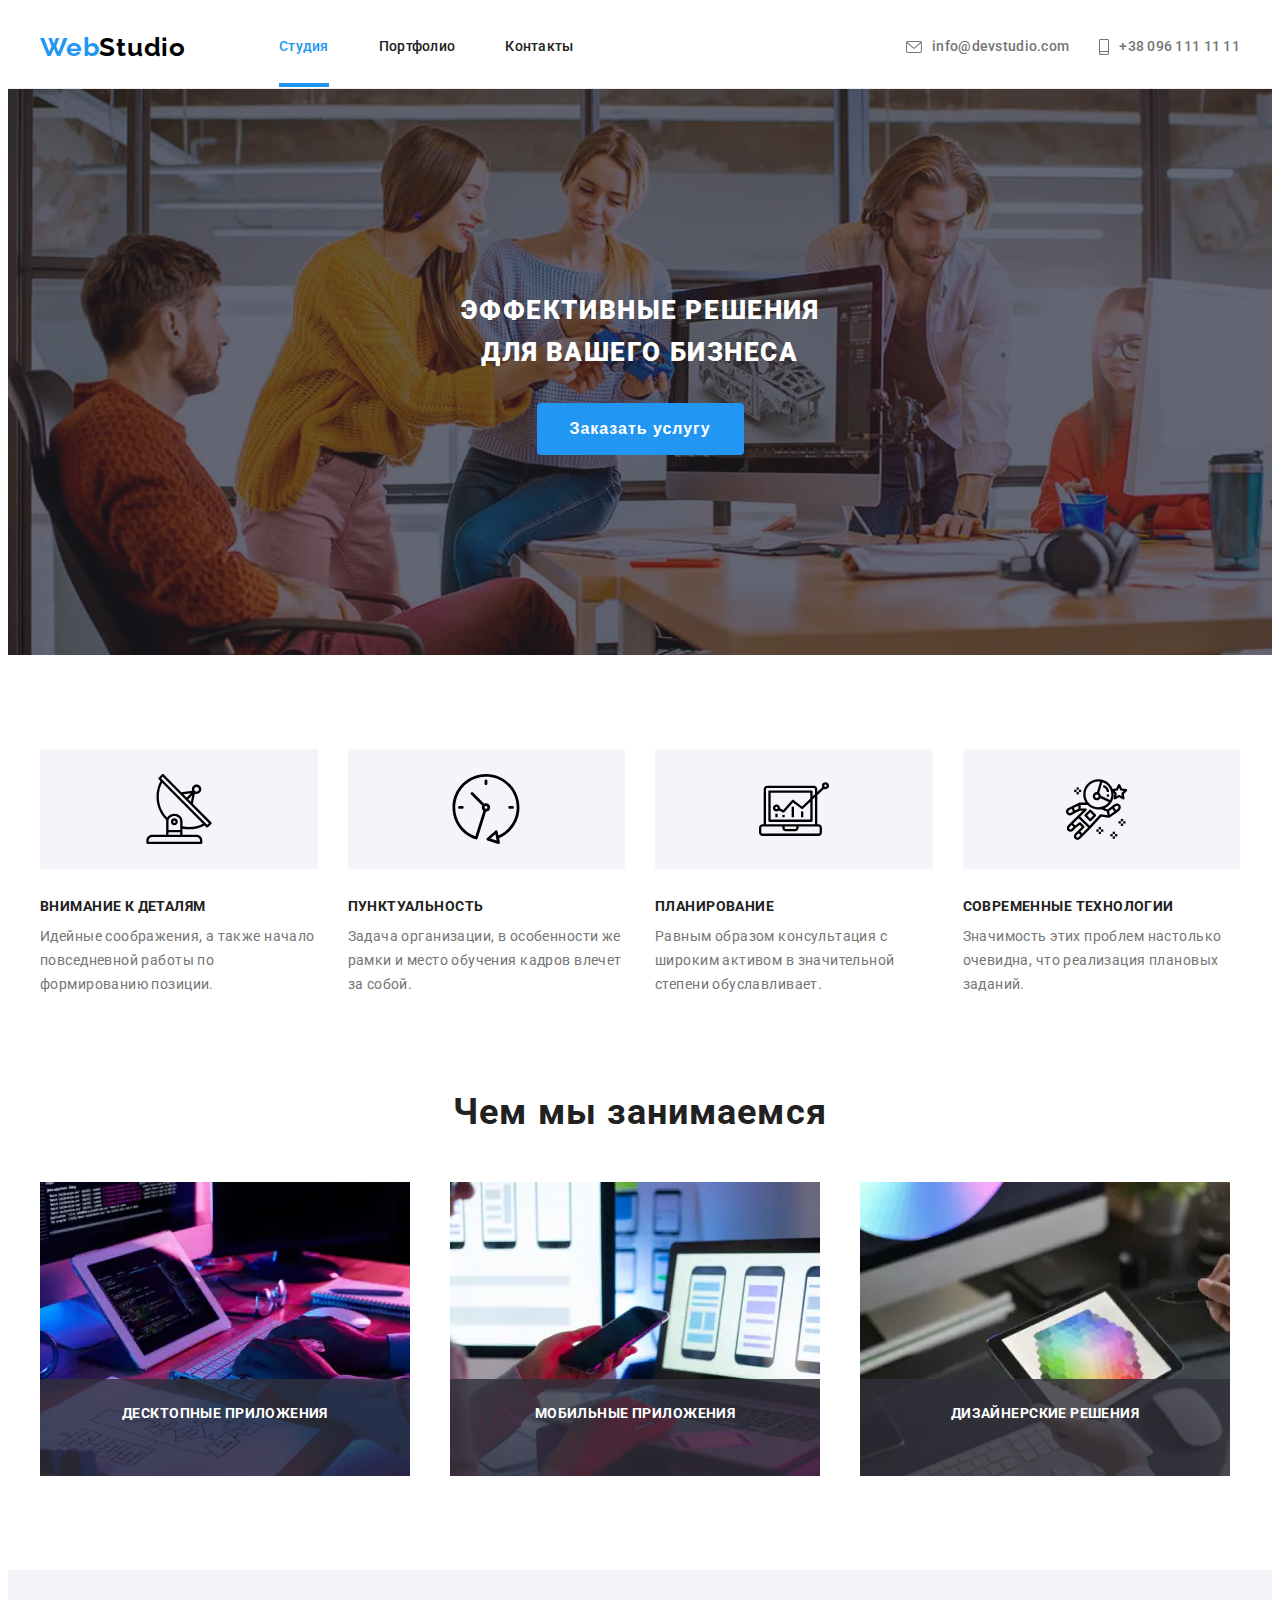
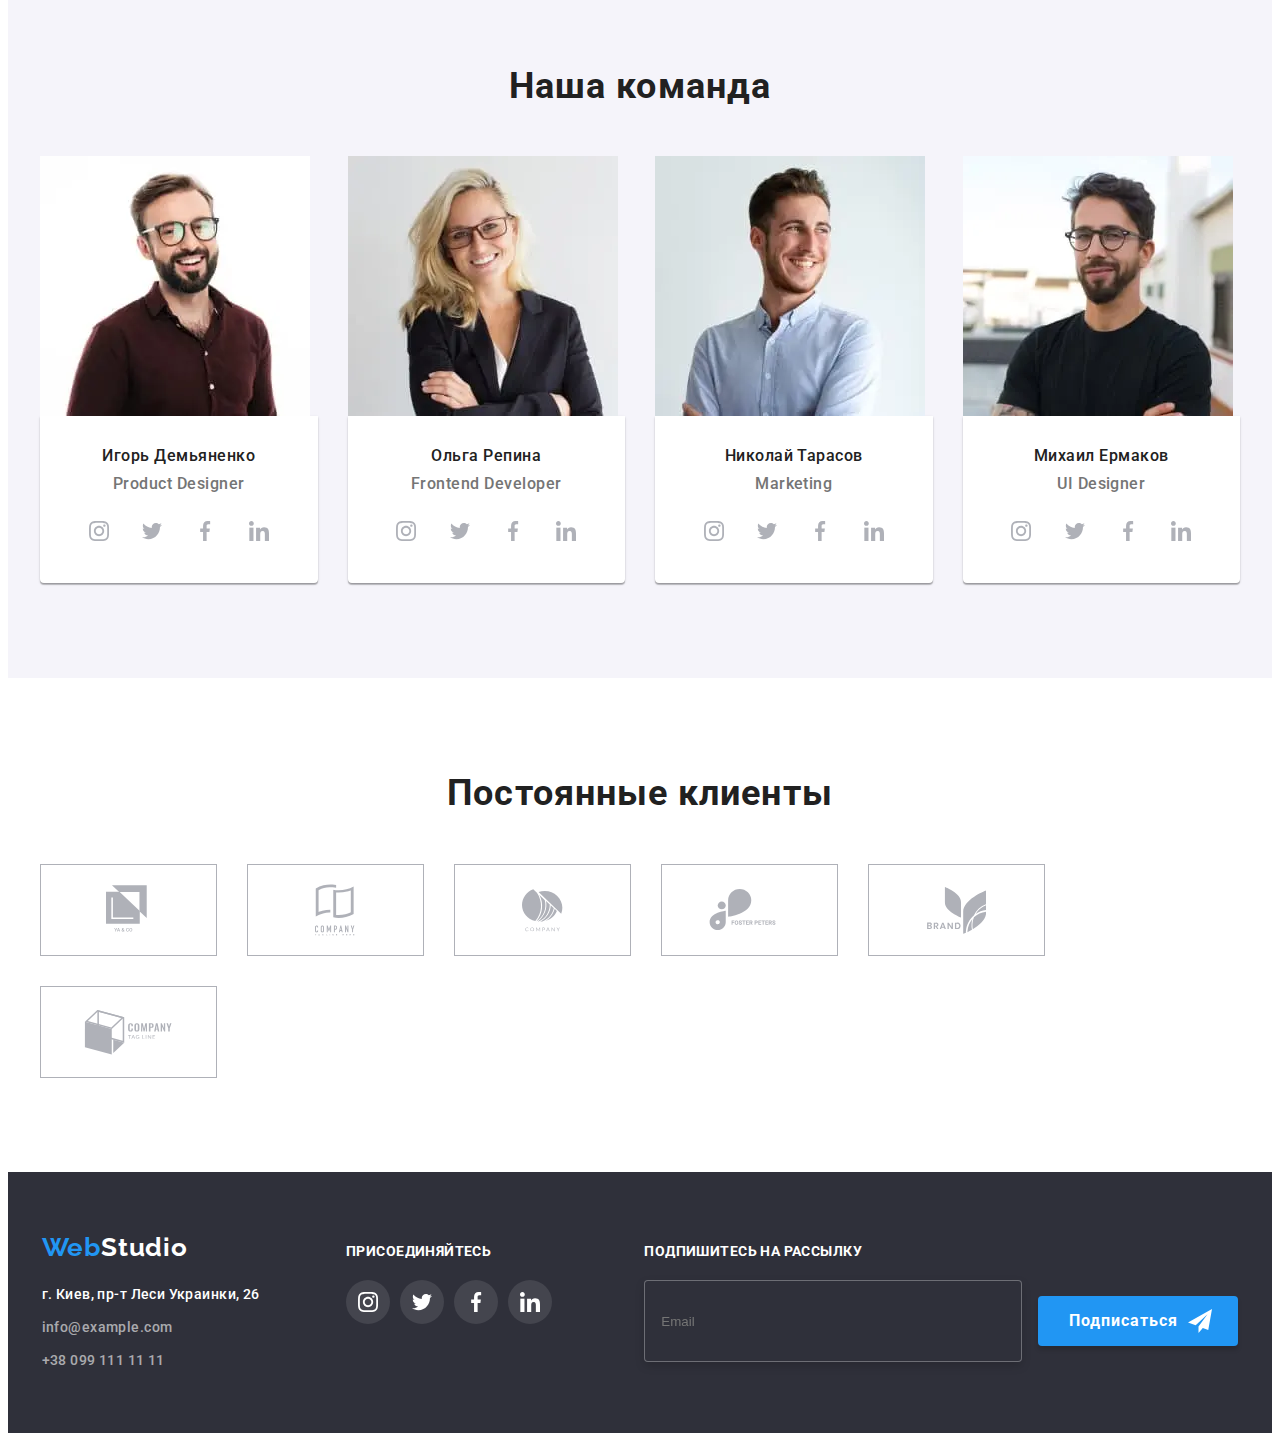
==== commit ed885877: "hw8-5" ====
--- a/index.html
+++ b/index.html
@@ -487,14 +487,14 @@
 
                     <address class="address">
                         <ul class="address__list list">
-                            <li class="adress__item">
-                                <a class="contact-adress link" href="https://goo.gl/maps/8bbEBqnTATMpC2DeA" target="_blank"
+                            <li class="address__item">
+                                <a class="contact-address link" href="https://goo.gl/maps/8bbEBqnTATMpC2DeA" target="_blank"
                                         rel="noopener noreferrer">г. Киев, пр-т Леси Украинки, 26</a>
                             </li>
-                            <li class="adress__item">
+                            <li class="address__item">
                                  <a class="contact-info link" href="mailto:info@example.com">info@example.com</a>
                             </li>
-                            <li class="adress__item">
+                            <li class="address__item">
                                 <a class="contact-info link" href="tel:+380991111111=">+38 099 111 11 11</a>
                             </li>
                         </ul>
--- a/css/main.min.css
+++ b/css/main.min.css
@@ -1,2 +1,2 @@
-:root{--main-font: "Roboto", sans-serif;--secondary-font: "Raleway", sans-serif;--accent-color: #2196f3;--accent-text-color: #757575;--accent-title-color: #212121;--primary-white-color: #ffffff;--footer-background-color: #2f303a;--secondary-background-color: #f5f4fa;--section-padding-bottom: 49px;--icon-color: #afb1b8}.visually-hidden{position:absolute !important;clip:rect(1px 1px 1px 1px);clip:rect(1px, 1px, 1px, 1px);padding:0 !important;border:0 !important;height:1px !important;width:1px !important;overflow:hidden}body{font-family:var(--main-font)}h1,h2,h3,h4,h5,h6,p{margin:0}ul,ol{margin:0;padding:0}img{display:block}.link{text-decoration:none}.list{list-style:none}.address{font-style:normal}.container{width:100%;padding-right:15px;padding-left:15px}.header .container{display:-webkit-box;display:-ms-flexbox;display:flex;-webkit-box-align:center;-ms-flex-align:center;align-items:center;-webkit-box-pack:justify;-ms-flex-pack:justify;justify-content:space-between;outline:1px solid red}@media screen and (min-width: 480px){.container{width:480px;margin:0 auto}}@media screen and (min-width: 768px){.container{width:768px;margin:0 auto}}@media screen and (min-width: 1200px){.container{width:1200px;margin:0 auto}}.modal-button{min-width:200px;padding-top:10px;padding-bottom:10px;padding-left:32px;padding-right:32px;font-size:16px;font-weight:700;line-height:1.88;letter-spacing:.06em;display:-webkit-box;display:-ms-flexbox;display:flex;-webkit-box-align:center;-ms-flex-align:center;align-items:center;text-align:center;letter-spacing:0.06em;color:var(--primary-white-color);cursor:pointer;background-color:var(--accent-color);border-radius:4px;margin:auto;border:1px solid transparent}.social__icon{fill:var(--icon-color);-webkit-transition:fill 250ms cubic-bezier(0.4, 0, 0.2, 1);transition:fill 250ms cubic-bezier(0.4, 0, 0.2, 1)}.social__link:hover .social__icon,.social__link:focus .social__icon{fill:var(--primary-white-color)}.social{display:-webkit-box;display:-ms-flexbox;display:flex;-webkit-box-align:center;-ms-flex-align:center;align-items:center;-webkit-box-pack:justify;-ms-flex-pack:justify;justify-content:space-between;padding-right:32px;padding-left:32px}.social__link{display:-webkit-box;display:-ms-flexbox;display:flex;width:44px;-webkit-box-pack:center;-ms-flex-pack:center;justify-content:center;-webkit-box-align:center;-ms-flex-align:center;align-items:center;height:44px;border-radius:50%;-webkit-transition:background-color 250ms cubic-bezier(0.4, 0, 0.2, 1);transition:background-color 250ms cubic-bezier(0.4, 0, 0.2, 1)}.social__link:hover,.social__link:focus{background-color:var(--accent-color)}.title{font-weight:700;font-size:36px;line-height:1.17;text-align:center;letter-spacing:0.03em;color:var(--accent-title-color)}.team .title{margin-bottom:var(--section-padding-bottom)}.work .title{margin-bottom:var(--section-padding-bottom)}@media screen and (max-width: 767px){.menu__item{display:none}.contact{display:none}.burger-btn{background-color:transparent;border:none;padding:0}.burger-btn__icon:hover,.burger-btn__icon:focus{fill:var(--accent-color)}.mobile-menu{position:fixed;top:0;left:50%;width:100vw;max-width:480px;height:100vh;padding:48px 40px;background-color:var(--primary-white-color);-webkit-transform:translateY(-100%) translateX(-50%);transform:translateY(-100%) translateX(-50%);-webkit-transition:-webkit-transform 250ms cubic-bezier(0.4, 0, 0.2, 1);transition:-webkit-transform 250ms cubic-bezier(0.4, 0, 0.2, 1);transition:transform 250ms cubic-bezier(0.4, 0, 0.2, 1);transition:transform 250ms cubic-bezier(0.4, 0, 0.2, 1), -webkit-transform 250ms cubic-bezier(0.4, 0, 0.2, 1)}.mobile-menu__close-button{position:absolute;top:10px;right:15px;background-color:transparent;border:none;padding:0}.is-open{-webkit-transform:translateY(0) translateX(-50%);transform:translateY(0) translateX(-50%)}.mobile-menu__link{font-family:var(--main-font);font-weight:500;font-size:40px;line-height:47px;letter-spacing:0.02em;color:var(--accent-title-color);-webkit-transition:color 250ms cubic-bezier(0.4, 0, 0.2, 1);transition:color 250ms cubic-bezier(0.4, 0, 0.2, 1)}.mobile-menu__link:hover,.mobile-menu__link:focus{color:var(--accent-color)}.mobile-menu__icon{-webkit-transition:color 250ms cubic-bezier(0.4, 0, 0.2, 1);transition:color 250ms cubic-bezier(0.4, 0, 0.2, 1)}.mobile-menu__icon:hover,.mobile-menu__icon:focus{fill:var(--accent-color)}.contact-menu__link{font-family:var(--main-font);font-weight:500;font-size:34px;line-height:40px;letter-spacing:0.02em;color:var(--accent-text-color);-webkit-transition:color 250ms cubic-bezier(0.4, 0, 0.2, 1);transition:color 250ms cubic-bezier(0.4, 0, 0.2, 1)}.contact-menu__link:last-child{font-family:var(--main-font);font-weight:500;font-size:24px;line-height:28px;letter-spacing:0.02em;color:var(--accent-text-color)}.contact-menu__link:hover,.contact-menu__link:focus{color:var(--accent-color)}.social-menu{display:-webkit-box;display:-ms-flexbox;display:flex;-webkit-box-align:center;-ms-flex-align:center;align-items:center}.mobile-menu__item:not(:last-child){margin-bottom:32px}.social-menu__link{font-family:var(--main-font);font-weight:500;font-size:18px;line-height:22px;letter-spacing:0.02em;color:var(--accent-color)}.social-menu__item:not(:last-child)::after{display:inline-block;content:"";width:22px;height:0;margin-right:0 10px;border:1px solid rgba(33,33,33,0.2);-webkit-transform:rotate(90deg);transform:rotate(90deg);color:var(--accent-text-color)}.contact-container{margin-top:302px;margin-bottom:64px}.contact-menu__item:not(:last-child){margin-bottom:32px}}@media screen and (min-width: 768px){.burger-btn{display:none}.mobile-menu{display:none}.navigation{display:-webkit-box;display:-ms-flexbox;display:flex;-webkit-box-align:center;-ms-flex-align:center;align-items:center}.menu__item{display:-webkit-box;display:-ms-flexbox;display:flex}.contact__item{display:-webkit-box;display:-ms-flexbox;display:flex}.menu{display:-webkit-box;display:-ms-flexbox;display:flex;-webkit-box-align:center;-ms-flex-align:center;align-items:center;margin-left:88px}.menu__item:not(:last-child){margin-right:50px}.menu__link{font-weight:500;font-size:14px;line-height:1.14;letter-spacing:0.02em;color:var(--accent-title-color);-webkit-transition:color 250ms cubic-bezier(0.4, 0, 0.2, 1);transition:color 250ms cubic-bezier(0.4, 0, 0.2, 1)}.menu__link:hover,.menu__link:focus{color:var(--accent-color)}}.current{position:relative;display:inline;color:var(--accent-color)}.current::after{content:"";position:absolute;left:0;bottom:-32px;width:100%;height:4px;display:block;background-color:var(--accent-color)}@media screen and (max-width: 1199px){.contact{margin-left:auto}.contact__link{margin-top:5px;margin-bottom:10px}}@media screen and (min-width: 1200px){.menu{display:-webkit-box;display:-ms-flexbox;display:flex;-webkit-box-align:center;-ms-flex-align:center;align-items:center;margin-left:93px}.menu__item:not(:last-child){margin-right:50px}.contact{display:-webkit-box;display:-ms-flexbox;display:flex;-webkit-box-align:center;-ms-flex-align:center;align-items:center;-webkit-box-pack:center;-ms-flex-pack:center;justify-content:center}.contact__item:not(:last-child){margin-right:30px}}@media screen and (min-width: 768px){.contact__link{font-size:14px;font-weight:500;line-height:1.14;letter-spacing:.02em;color:var(--accent-text-color);display:-webkit-box;display:-ms-flexbox;display:flex;-webkit-box-align:center;-ms-flex-align:center;align-items:center;-webkit-transition:color 250ms cubic-bezier(0.4, 0, 0.2, 1);transition:color 250ms cubic-bezier(0.4, 0, 0.2, 1)}.contact__link:hover,.contact__link:focus{color:var(--accent-color)}.contact__icon{margin-right:8px;fill:var(--accent-text-color);-webkit-transition:fill 250ms cubic-bezier(0.4, 0, 0.2, 1);transition:fill 250ms cubic-bezier(0.4, 0, 0.2, 1)}.contact__link:hover .contact__icon,.contact__link:focus .contact__icon{fill:var(--accent-color)}}@media screen and (min-width: 1200px){.contact__link{font-size:14px;font-weight:500;line-height:1.14;letter-spacing:.02em;color:var(--accent-text-color);display:-webkit-box;display:-ms-flexbox;display:flex;-webkit-box-align:center;-ms-flex-align:center;align-items:center;-webkit-transition:color 250ms cubic-bezier(0.4, 0, 0.2, 1);transition:color 250ms cubic-bezier(0.4, 0, 0.2, 1)}.contact__link:hover,.contact__link:focus{color:var(--accent-color)}.contact__icon{margin-right:10px;fill:var(--accent-text-color);-webkit-transition:fill 250ms cubic-bezier(0.4, 0, 0.2, 1);transition:fill 250ms cubic-bezier(0.4, 0, 0.2, 1)}.contact__link:hover .contact__icon,.contact__link:focus .contact__icon{fill:var(--accent-color)}}@media screen and (min-width: 768px){.contact__link{font-size:14px;font-weight:500;line-height:1.14;letter-spacing:.02em;color:var(--accent-text-color);display:-webkit-box;display:-ms-flexbox;display:flex;-webkit-box-align:center;-ms-flex-align:center;align-items:center;-webkit-transition:color 250ms cubic-bezier(0.4, 0, 0.2, 1);transition:color 250ms cubic-bezier(0.4, 0, 0.2, 1)}.contact__link:hover,.contact__link:focus{color:var(--accent-color)}.contact__icon{margin-right:8px;fill:var(--accent-text-color)}}@media screen and (min-width: 1200px){.contact__link{font-size:14px;font-weight:500;line-height:1.14;letter-spacing:.02em;color:var(--accent-text-color);display:-webkit-box;display:-ms-flexbox;display:flex;-webkit-box-align:center;-ms-flex-align:center;align-items:center;-webkit-box-pack:center;-ms-flex-pack:center;justify-content:center;-webkit-transition:color 250ms cubic-bezier(0.4, 0, 0.2, 1);transition:color 250ms cubic-bezier(0.4, 0, 0.2, 1)}.contact__link:hover,.contact__link:focus{color:var(--accent-color)}.contact__icon{margin-right:10px;fill:var(--accent-text-color);-webkit-transition:fill 250ms cubic-bezier(0.4, 0, 0.2, 1);transition:fill 250ms cubic-bezier(0.4, 0, 0.2, 1)}.contact__link:hover .contact__icon,.contact__link:focus .contact__icon{fill:var(--accent-color)}}.footer-logo{margin-bottom:20px}.location{max-width:231px;width:100%;text-align:center}@media screen and (max-width: 1199px){.location{margin-bottom:60px}}@media screen and (min-width: 1200px){.location{margin-right:70px;text-align:start}}.logo{font-family:var(--secondary-font);font-size:26px;font-weight:700;line-height:1.19;letter-spacing:.03em;color:var(--accent-color)}.logo--theme-dark{color:#000000}.logo--theme-light{color:var(--primary-white-color)}.adress__item:not(:last-child){margin-bottom:9px}.appeal{max-width:206px;width:100%}@media screen and (max-width: 1199px){.appeal{text-align:center;margin-bottom:60px}}@media screen and (min-width: 1200px){.appeal{margin-right:89px}}.apeal__title{font-family:var(--main-font);font-size:14px;font-weight:700;line-height:1.14;letter-spacing:.03em;text-transform:uppercase;color:var(--primary-white-color);margin-bottom:20px;display:block}.footer-social__item:not(:last-child){margin-right:10px}@media screen and (max-width: 767px){.footer-social__list{margin-top:20px}}.contact-adress{font-weight:500;font-size:14px;line-height:1.71;letter-spacing:0.03em;color:var(--primary-white-color)}.contact-info{font-weight:500;font-size:14px;line-height:1.71;letter-spacing:0.03em;color:rgba(255,255,255,0.6)}.subscription__title{font-family:var(--main-font);font-size:14px;font-weight:700;line-height:1.14;letter-spacing:.03em;text-transform:uppercase;color:var(--primary-white-color);display:block;margin-bottom:20px}@media screen and (max-width: 1199px){.subscription__title{text-align:center}}.input{font-family:var(--main-font);font-weight:500;font-size:16px;line-height:1.25;display:-webkit-inline-box;display:-ms-inline-flexbox;display:inline-flex;-webkit-box-align:center;-ms-flex-align:center;align-items:center;letter-spacing:0.03em;color:rgba(255,255,255,0.6)}.subscription__input{display:-webkit-inline-box;display:-ms-inline-flexbox;display:inline-flex;margin-right:12px;color:var(--primary-white-color);width:358px;height:50px;padding-top:15px;padding-bottom:15px;padding-left:16px;background:var(--footer-background-color);border:1px solid rgba(255,255,255,0.3);-webkit-filter:drop-shadow(0px 4px 4px rgba(0,0,0,0.15));filter:drop-shadow(0px 4px 4px rgba(0,0,0,0.15));border-radius:4px}@media screen and (max-width: 1199px){.subscription__input{width:450px;margin-bottom:20px}}.subscription__button{display:-webkit-inline-box;display:-ms-inline-flexbox;display:inline-flex;-webkit-box-align:center;-ms-flex-align:center;align-items:center;cursor:pointer;width:200px;height:50px;font-family:var(--main-font);font-size:16px;font-weight:700;line-height:1.88;letter-spacing:.06em;text-align:center;background:#2196f3;-webkit-box-shadow:0px 4px 4px rgba(0,0,0,0.15);box-shadow:0px 4px 4px rgba(0,0,0,0.15);border-radius:4px;border-color:transparent;color:#ffffff;padding-top:10px;padding-bottom:10px;padding-left:29px}@media screen and (max-width: 1199px){.subscription__button{display:-webkit-box;display:-ms-flexbox;display:flex;margin:0 auto}}.subscription__icon{margin-left:10px;fill:var(--primary-white-color)}@media screen and (min-width: 768px) and (max-width: 1199px){.subscription__form{display:-webkit-box;display:-ms-flexbox;display:flex;-webkit-box-orient:vertical;-webkit-box-direction:normal;-ms-flex-direction:column;flex-direction:column}}.footer-social__link{display:-webkit-box;display:-ms-flexbox;display:flex;-webkit-box-align:center;-ms-flex-align:center;align-items:center;-webkit-box-pack:center;-ms-flex-pack:center;justify-content:center;width:44px;height:44px;border-radius:50%;background-color:rgba(255,255,255,0.1);-webkit-transition:background-color 250ms cubic-bezier(0.4, 0, 0.2, 1);transition:background-color 250ms cubic-bezier(0.4, 0, 0.2, 1)}.footer-social__link:hover,.footer-social__link:focus{background-color:var(--accent-color)}.footer-social__list{display:-webkit-box;display:-ms-flexbox;display:flex;-webkit-box-align:center;-ms-flex-align:center;align-items:center}.footer-social__icon{width:20px;height:20px;fill:var(--primary-white-color)}.backdrop{position:fixed;top:0;left:0;width:100vw;height:100vh;background:rgba(0,0,0,0.2);-webkit-transition:opacity 250ms cubic-bezier(0.4, 0, 0.2, 1),visibility 250ms cubic-bezier(0.4, 0, 0.2, 1),pointer-events 250ms;transition:opacity 250ms cubic-bezier(0.4, 0, 0.2, 1),visibility 250ms cubic-bezier(0.4, 0, 0.2, 1),pointer-events 250ms}.modal{position:absolute;top:50%;left:50%;-webkit-transform:translate(-50%, -50%);transform:translate(-50%, -50%);background:#ffffff;-webkit-box-shadow:0px 1px 3px rgba(0,0,0,0.12),0px 1px 1px rgba(0,0,0,0.14),0px 2px 1px rgba(240,81,81,0.2);box-shadow:0px 1px 3px rgba(0,0,0,0.12),0px 1px 1px rgba(0,0,0,0.14),0px 2px 1px rgba(240,81,81,0.2);border-radius:4px}@media screen and (max-width: 1199px){.modal{width:450px;height:609px}}@media screen and (min-width: 1200px){.modal{width:528px;height:581px}}.modal__close-btn{position:absolute;top:8px;right:8px;border-radius:50%;border:1px solid rgba(0,0,0,0.1);height:30px;cursor:pointer;background:transparent}.modal__icon{width:18px;height:18px;fill:#000000;display:-webkit-box;display:-ms-flexbox;display:flex;-webkit-box-pack:center;-ms-flex-pack:center;justify-content:center;-webkit-box-align:center;-ms-flex-align:center;align-items:center;-webkit-transition:fill 250ms cubic-bezier(0.4, 0, 0.2, 1);transition:fill 250ms cubic-bezier(0.4, 0, 0.2, 1)}.modal__icon:hover,.modal__icon:focus{fill:var(--accent-color)}.is-hidden{opacity:0;visibility:hidden;pointer-events:none}.modal__form{display:-webkit-box;display:-ms-flexbox;display:flex;-webkit-box-orient:vertical;-webkit-box-direction:normal;-ms-flex-direction:column;flex-direction:column;padding:40px}.modal__title{font-family:var(--main-font);font-weight:700;font-size:20px;line-height:1.15;text-align:center;letter-spacing:0.03em;color:#212121;display:block;margin-bottom:12px}.modal__label{font-family:var(--main-font);font-weight:500;font-size:12px;line-height:1.17;letter-spacing:0.01em;color:#757575;margin-bottom:10px}.modal__input{width:100%;height:40px;border:1px solid rgba(33,33,33,0.2);border-radius:4px;padding-left:42px;-webkit-transform:border-color 250ms cubic-bezier(0.4, 0, 0.2, 1);transform:border-color 250ms cubic-bezier(0.4, 0, 0.2, 1)}.modal__input:focus{outline:none;border-color:var(--accent-color)}.modal__comment{width:100%;height:120px;border:1px solid rgba(33,33,33,0.2);border-radius:4px;padding:12px 16px;resize:none;margin-top:4px;-webkit-transform:border-color 250ms cubic-bezier(0.4, 0, 0.2, 1);transform:border-color 250ms cubic-bezier(0.4, 0, 0.2, 1)}.modal__comment::-webkit-input-placeholder{color:rgba(117,117,117,0.5)}.modal__comment:-ms-input-placeholder{color:rgba(117,117,117,0.5)}.modal__comment::-ms-input-placeholder{color:rgba(117,117,117,0.5)}.modal__comment::placeholder{color:rgba(117,117,117,0.5)}.modal__comment:focus{outline:none;border-color:var(--accent-color)}.modal__label-check{display:-webkit-box;display:-ms-flexbox;display:flex;-webkit-box-align:center;-ms-flex-align:center;align-items:center;font-family:var(--main-font);font-weight:500;letter-spacing:0.03em;color:#757575;margin-bottom:30px}@media screen and (max-width: 1199px){.modal__label-check{font-size:12px;line-height:1.16}}@media screen and (min-width: 1200px){.modal__label-check{font-size:14px;line-height:1.71}}.modal__label-check::before{content:"";display:block;width:16px;height:15px;outline:1px solid #000000;cursor:pointer;margin-right:8px;border-radius:2px;-webkit-transform:border-color 250ms cubic-bezier(0.4, 0, 0.2, 1);transform:border-color 250ms cubic-bezier(0.4, 0, 0.2, 1)}.modal__checkbox:checked+.modal__label-check::before{background-image:url(../images/modal/icon-check.svg);background-color:var(--accent-color);background-position:center;border-radius:2px;outline:none}.modal__checkbox:focus+.modal__label-check::before{border:2px solid;border-color:var(--accent-color)}.modal__checkbox{border-radius:2px}.modal__label-check a{color:var(--accent-color)}.modal__send{display:-webkit-box;display:-ms-flexbox;display:flex;-webkit-box-align:center;-ms-flex-align:center;align-items:center;-webkit-box-pack:center;-ms-flex-pack:center;justify-content:center;max-width:200px;height:50px;margin:0 auto;padding:10px 55px;text-align:center;font-family:var(--main-font);font-size:16px;font-weight:700;line-height:1.88;letter-spacing:.06em;color:#ffffff;background:var(--accent-color);-webkit-box-shadow:0px 4px 4px rgba(0,0,0,0.15);box-shadow:0px 4px 4px rgba(0,0,0,0.15);border-radius:4px;border-color:transparent}.modal__wrapper{position:relative;display:block;margin-top:4px}.modal__icon-info{position:absolute;top:50%;left:12px;display:block;-webkit-transform:translateY(-50%);transform:translateY(-50%);-webkit-transform:fill 250ms cubic-bezier(0.4, 0, 0.2, 1);transform:fill 250ms cubic-bezier(0.4, 0, 0.2, 1)}.modal__input:focus+.modal__icon-info{fill:var(--accent-color)}.modal__agremeent{display:-webkit-box;display:-ms-flexbox;display:flex;-webkit-box-align:center;-ms-flex-align:center;align-items:center;-webkit-box-pack:center;-ms-flex-pack:center;justify-content:center}.header{padding-top:16px;padding-bottom:16px;border-bottom:1px solid #ececec}@media screen and (min-width: 768px){.header{padding-top:26px;padding-bottom:26px;border-bottom:1px solid #ececec}}@media screen and (min-width: 1200px){.header{padding-top:24px;padding-bottom:25px;border-bottom:1px solid #ececec}}.hero__title{font-family:var(--main-font);font-weight:900;font-size:26px;line-height:42px;max-width:360px;margin:0 auto;text-align:center;text-transform:uppercase;margin-bottom:30px;letter-spacing:0.06em;color:var(--primary-white-color)}.hero{padding-top:118px;padding-bottom:198px;-webkit-box-align:center;-ms-flex-align:center;align-items:center;margin:0 auto;background-color:var(--footer-background-color);background-image:-webkit-gradient(linear, left top, left bottom, from(rgba(47,48,58,0.4)), to(rgba(47,48,58,0.4))),url("../images/hero/hero-480.jpg");background-image:linear-gradient(rgba(47,48,58,0.4), rgba(47,48,58,0.4)),url("../images/hero/hero-480.jpg");background-repeat:no-repeat;background-size:cover}@media screen and (min-device-pixel-ratio: 2), screen and (-webkit-min-device-pixel-ratio: 2), screen and (min-resolution: 192dpi), screen and (min-resolution: 2dppx){.hero{background-image:url("../images/hero/hero-480@2x.jpg")}}@media screen and (min-width: 768px){.hero{background-image:-webkit-gradient(linear, left top, left bottom, from(rgba(47,48,58,0.4)), to(rgba(47,48,58,0.4))),url("../images/hero/hero-768.jpg");background-image:linear-gradient(rgba(47,48,58,0.4), rgba(47,48,58,0.4)),url("../images/hero/hero-768.jpg");background-repeat:no-repeat;background-size:cover}}@media screen and (min-width: 768px) and (min-device-pixel-ratio: 2), screen and (min-width: 768px) and (-webkit-min-device-pixel-ratio: 2), screen and (min-width: 768px) and (min-resolution: 192dpi), screen and (min-width: 768px) and (min-resolution: 2dppx){.hero{background-image:url("../images/hero/hero-768@2x.jpg")}}@media screen and (min-width: 1200px){.hero{padding-top:200px;padding-bottom:200px}.hero{background-image:-webkit-gradient(linear, left top, left bottom, from(rgba(47,48,58,0.4)), to(rgba(47,48,58,0.4))),url("../images/hero/hero-1200.jpg");background-image:linear-gradient(rgba(47,48,58,0.4), rgba(47,48,58,0.4)),url("../images/hero/hero-1200.jpg");background-repeat:no-repeat;background-size:cover}}@media screen and (min-width: 1200px) and (min-device-pixel-ratio: 2), screen and (min-width: 1200px) and (-webkit-min-device-pixel-ratio: 2), screen and (min-width: 1200px) and (min-resolution: 192dpi), screen and (min-width: 1200px) and (min-resolution: 2dppx){.hero{background-image:url("../images/hero/hero-1200@2x.jpg")}}.features__list{margin-left:-30px;margin-top:-30px}@media screen and (min-width: 768px){.features__list{display:-webkit-box;display:-ms-flexbox;display:flex;-ms-flex-wrap:wrap;flex-wrap:wrap}}.features__description:last-child{margin-bottom:0}.features__item{margin-left:30px;margin-top:30px}@media screen and (min-width: 768px){.features__item{-ms-flex-preferred-size:calc(100% / 2 - 30px);flex-basis:calc(100% / 2 - 30px)}}@media screen and (min-width: 1200px){.features__item{-ms-flex-preferred-size:calc(100% / 4 - 30px);flex-basis:calc(100% / 4 - 30px)}}.features__title{font-size:14px;font-weight:700;line-height:1.14;letter-spacing:.03em;font-size:14px;line-height:1.14;letter-spacing:0.03em;text-transform:uppercase;color:var(--accent-title-color);margin-bottom:10px;text-align:center}@media screen and (min-width: 768px){.features__title{text-align:left}}.features__description{font-weight:400;font-size:14px;line-height:1.71;letter-spacing:0.03em;color:var(--accent-text-color)}.features{padding-top:94px;padding-bottom:94px}.features__card{display:-webkit-box;display:-ms-flexbox;display:flex;-webkit-box-align:center;-ms-flex-align:center;align-items:center;-webkit-box-pack:center;-ms-flex-pack:center;justify-content:center;height:120px;margin-bottom:30px;background-color:var(--secondary-background-color)}.features__icon{width:70px;height:70px}@media screen and (max-width: 1199px){.work{display:none}}@media screen and (min-width: 1200px){.work__list{display:-webkit-box;display:-ms-flexbox;display:flex;margin-left:-30px;margin-top:-30px}.work__item{margin-left:30px;margin-top:30px;-ms-flex-preferred-size:calc(100% / 3 - 30px);flex-basis:calc(100% / 3 - 30px)}.work__thumb{position:relative}.work{padding-bottom:94px}.work__subtitle{position:absolute;bottom:0;left:0;width:370px;height:70px;padding-top:27px;background:rgba(47,48,58,0.8);font-family:var(--main-font);font-size:14px;font-weight:700;line-height:1.14;letter-spacing:.03em;text-align:center;text-transform:uppercase;color:#ffffff}}.team__name{font-weight:500;font-size:16px;line-height:1.19;text-align:center;letter-spacing:0.03em;color:var(--accent-title-color);margin-bottom:9px}.team{background-color:var(--secondary-background-color);padding-top:95px;padding-bottom:95px}.team__list{margin-left:-30px;margin-top:-30px}@media screen and (min-width: 768px){.team__list{display:-webkit-box;display:-ms-flexbox;display:flex;-ms-flex-wrap:wrap;flex-wrap:wrap}}.team__item{margin-left:30px;margin-top:30px}@media screen and (min-width: 768px){.team__item{-ms-flex-preferred-size:calc(100% / 2 - 30px);flex-basis:calc(100% / 2 - 30px)}}@media screen and (min-width: 1200px){.team__item{-ms-flex-preferred-size:calc(100% / 4 - 30px);flex-basis:calc(100% / 4 - 30px)}}.team__card{padding-top:30px;padding-bottom:30px;background-color:#fff;-webkit-box-shadow:0px 1px 3px rgba(0,0,0,0.12),0px 1px 1px rgba(0,0,0,0.14),0px 2px 1px rgba(0,0,0,0.2);box-shadow:0px 1px 3px rgba(0,0,0,0.12),0px 1px 1px rgba(0,0,0,0.14),0px 2px 1px rgba(0,0,0,0.2);border-radius:0px 0px 4px 4px}.team__position{font-weight:500;font-size:16px;line-height:1.19;text-align:center;letter-spacing:0.03em;color:var(--accent-text-color);margin-bottom:16px}.client{padding-top:94px;padding-bottom:94px}.client__list{display:-webkit-box;display:-ms-flexbox;display:flex;-ms-flex-wrap:wrap;flex-wrap:wrap;margin-top:-30px;margin-left:-30px}.client__item{margin-top:30px;margin-left:30px;height:90px;border:1px solid #afb1b8}@media screen and (min-width: 480px){.client__item{-ms-flex-preferred-size:calc(100% / 2 - 30px);flex-basis:calc(100% / 2 - 30px)}}@media screen and (min-width: 768px){.client__item{-ms-flex-preferred-size:calc(100% / 3 - 30px);flex-basis:calc(100% / 3 - 30px)}}@media screen and (min-width: 1200px){.client__item{-ms-flex-preferred-size:calc(100% / 6 - 30px);flex-basis:calc(100% / 6 - 30px)}}.client__link{display:-webkit-box;display:-ms-flexbox;display:flex;-webkit-box-align:center;-ms-flex-align:center;align-items:center;-webkit-box-pack:center;-ms-flex-pack:center;justify-content:center;border-radius:4px;width:100%;height:100%;-webkit-transition:border 250ms cubic-bezier(0.4, 0, 0.2, 1);transition:border 250ms cubic-bezier(0.4, 0, 0.2, 1)}.client__link:hover,.client__link:focus{border:1px solid var(--accent-color)}.client__title{margin-bottom:50px}.client__icon{fill:var(--icon-color);-webkit-transition:fill 250ms cubic-bezier(0.4, 0, 0.2, 1);transition:fill 250ms cubic-bezier(0.4, 0, 0.2, 1)}.client__link:hover .client__icon,.client__link:focus .client__icon{fill:var(--accent-color)}.footer{background-color:var(--footer-background-color);padding-top:60px;padding-bottom:60px}.footer__container{display:-webkit-box;display:-ms-flexbox;display:flex;-webkit-box-align:baseline;-ms-flex-align:baseline;align-items:baseline}@media screen and (max-width: 767px){.footer__container{-webkit-box-orient:vertical;-webkit-box-direction:normal;-ms-flex-direction:column;flex-direction:column;-webkit-box-align:center;-ms-flex-align:center;align-items:center;-webkit-box-pack:center;-ms-flex-pack:center;justify-content:center}}@media screen and (min-width: 768px){.footer__container{-ms-flex-wrap:wrap;flex-wrap:wrap;-ms-flex-pack:distribute;justify-content:space-around}}@media screen and (min-width: 1200px){.footer__container{-ms-flex-wrap:nowrap;flex-wrap:nowrap}}
+:root{--main-font: "Roboto", sans-serif;--secondary-font: "Raleway", sans-serif;--accent-color: #2196f3;--accent-text-color: #757575;--accent-title-color: #212121;--primary-white-color: #ffffff;--footer-background-color: #2f303a;--secondary-background-color: #f5f4fa;--section-padding-bottom: 49px;--icon-color: #afb1b8}.visually-hidden{position:absolute !important;clip:rect(1px 1px 1px 1px);clip:rect(1px, 1px, 1px, 1px);padding:0 !important;border:0 !important;height:1px !important;width:1px !important;overflow:hidden}body{font-family:var(--main-font)}h1,h2,h3,h4,h5,h6,p{margin:0}ul,ol{margin:0;padding:0}img{display:block}.link{text-decoration:none}.list{list-style:none}.address{font-style:normal}.container{width:100%;padding-right:15px;padding-left:15px}.header .container{display:-webkit-box;display:-ms-flexbox;display:flex;-webkit-box-align:center;-ms-flex-align:center;align-items:center;-webkit-box-pack:justify;-ms-flex-pack:justify;justify-content:space-between}@media screen and (min-width: 480px){.container{width:480px;margin:0 auto}}@media screen and (min-width: 768px){.container{width:768px;margin:0 auto}}@media screen and (min-width: 1200px){.container{width:1200px;margin:0 auto}}.modal-button{min-width:200px;padding-top:10px;padding-bottom:10px;padding-left:32px;padding-right:32px;font-size:16px;font-weight:700;line-height:1.88;letter-spacing:.06em;display:-webkit-box;display:-ms-flexbox;display:flex;-webkit-box-align:center;-ms-flex-align:center;align-items:center;text-align:center;letter-spacing:0.06em;color:var(--primary-white-color);cursor:pointer;background-color:var(--accent-color);border-radius:4px;margin:auto;border:1px solid transparent}.social__icon{fill:var(--icon-color);-webkit-transition:fill 250ms cubic-bezier(0.4, 0, 0.2, 1);transition:fill 250ms cubic-bezier(0.4, 0, 0.2, 1)}.social__link:hover .social__icon,.social__link:focus .social__icon{fill:var(--primary-white-color)}.social{display:-webkit-box;display:-ms-flexbox;display:flex;-webkit-box-align:center;-ms-flex-align:center;align-items:center;-webkit-box-pack:center;-ms-flex-pack:center;justify-content:center;padding-right:74px;padding-left:74px}@media screen and (min-width: 1200px){.social{padding-right:32px;padding-left:32px;-ms-flex-pack:distribute;justify-content:space-around}}.social__link{display:-webkit-box;display:-ms-flexbox;display:flex;width:44px;-webkit-box-pack:center;-ms-flex-pack:center;justify-content:center;-webkit-box-align:center;-ms-flex-align:center;align-items:center;height:44px;border-radius:50%;-webkit-transition:background-color 250ms cubic-bezier(0.4, 0, 0.2, 1);transition:background-color 250ms cubic-bezier(0.4, 0, 0.2, 1)}.social__link:hover,.social__link:focus{background-color:var(--accent-color)}.title{font-weight:700;font-size:36px;line-height:1.17;text-align:center;letter-spacing:0.03em;color:var(--accent-title-color)}.team .title{margin-bottom:var(--section-padding-bottom)}.work .title{margin-bottom:var(--section-padding-bottom)}@media screen and (max-width: 767px){.menu__item{display:none}.contact{display:none}.burger-btn{background-color:transparent;border:none;padding:0}.burger-btn__icon:hover,.burger-btn__icon:focus{fill:var(--accent-color)}.mobile-menu{position:fixed;top:0;left:50%;width:100vw;max-width:480px;height:100vh;padding:48px 40px;background-color:var(--primary-white-color);-webkit-transform:translateY(-100%) translateX(-50%);transform:translateY(-100%) translateX(-50%);-webkit-transition:-webkit-transform 250ms cubic-bezier(0.4, 0, 0.2, 1);transition:-webkit-transform 250ms cubic-bezier(0.4, 0, 0.2, 1);transition:transform 250ms cubic-bezier(0.4, 0, 0.2, 1);transition:transform 250ms cubic-bezier(0.4, 0, 0.2, 1), -webkit-transform 250ms cubic-bezier(0.4, 0, 0.2, 1);opacity:0;z-index:1}.mobile-menu__close-button{position:absolute;top:10px;right:15px;background-color:transparent;border:none;padding:0}.is-open{-webkit-transform:translateY(0) translateX(-50%);transform:translateY(0) translateX(-50%);opacity:1}.mobile-menu__link{font-family:var(--main-font);font-weight:500;font-size:40px;line-height:1.18;letter-spacing:0.02em;color:var(--accent-title-color);-webkit-transition:color 250ms cubic-bezier(0.4, 0, 0.2, 1);transition:color 250ms cubic-bezier(0.4, 0, 0.2, 1)}.mobile-menu__link:hover,.mobile-menu__link:focus{color:var(--accent-color)}.mobile-menu__icon{-webkit-transition:color 250ms cubic-bezier(0.4, 0, 0.2, 1);transition:color 250ms cubic-bezier(0.4, 0, 0.2, 1)}.mobile-menu__icon:hover,.mobile-menu__icon:focus{fill:var(--accent-color)}.contact-menu__link{font-family:var(--main-font);font-weight:500;font-size:34px;line-height:1.18;letter-spacing:0.02em;color:var(--accent-text-color);-webkit-transition:color 250ms cubic-bezier(0.4, 0, 0.2, 1);transition:color 250ms cubic-bezier(0.4, 0, 0.2, 1)}.contact-menu__link:last-child{font-family:var(--main-font);font-weight:500;font-size:24px;line-height:1.17;letter-spacing:0.02em;color:var(--accent-text-color)}.contact-menu__link:hover,.contact-menu__link:focus{color:var(--accent-color)}.social-menu{display:-webkit-box;display:-ms-flexbox;display:flex;-webkit-box-align:center;-ms-flex-align:center;align-items:center}.mobile-menu__item:not(:last-child){margin-bottom:32px}.social-menu__link{font-family:var(--main-font);font-weight:500;font-size:18px;line-height:1.22;letter-spacing:0.02em;color:var(--accent-color)}.social-menu__item:not(:last-child)::after{display:inline-block;content:"";width:22px;height:0;margin-right:0 10px;border:1px solid rgba(33,33,33,0.2);-webkit-transform:rotate(90deg);transform:rotate(90deg);color:var(--accent-text-color)}.contact-container{margin-top:302px;margin-bottom:64px}.contact-menu__item:not(:last-child){margin-bottom:32px}}@media screen and (min-width: 768px){.burger-btn{display:none}.mobile-menu{display:none}.navigation{display:-webkit-box;display:-ms-flexbox;display:flex;-webkit-box-align:center;-ms-flex-align:center;align-items:center}.menu__item{display:-webkit-box;display:-ms-flexbox;display:flex}.contact__item{display:-webkit-box;display:-ms-flexbox;display:flex}.menu{display:-webkit-box;display:-ms-flexbox;display:flex;-webkit-box-align:center;-ms-flex-align:center;align-items:center;margin-left:88px}.menu__item:not(:last-child){margin-right:50px}.menu__link{font-weight:500;font-size:14px;line-height:1.14;letter-spacing:0.02em;color:var(--accent-title-color);-webkit-transition:color 250ms cubic-bezier(0.4, 0, 0.2, 1);transition:color 250ms cubic-bezier(0.4, 0, 0.2, 1)}.menu__link:hover,.menu__link:focus{color:var(--accent-color)}}.current{position:relative;display:inline;color:var(--accent-color)}.current::after{content:"";position:absolute;left:0;bottom:-32px;width:100%;height:4px;display:block;background-color:var(--accent-color)}@media screen and (max-width: 1199px){.contact{margin-left:auto}.contact__link{margin-top:5px;margin-bottom:10px}}@media screen and (min-width: 1200px){.menu{display:-webkit-box;display:-ms-flexbox;display:flex;-webkit-box-align:center;-ms-flex-align:center;align-items:center;margin-left:93px}.menu__item:not(:last-child){margin-right:50px}.contact{display:-webkit-box;display:-ms-flexbox;display:flex;-webkit-box-align:center;-ms-flex-align:center;align-items:center;-webkit-box-pack:center;-ms-flex-pack:center;justify-content:center}.contact__item:not(:last-child){margin-right:30px}}@media screen and (min-width: 768px){.contact__link{font-size:14px;font-weight:500;line-height:1.14;letter-spacing:.02em;color:var(--accent-text-color);display:-webkit-box;display:-ms-flexbox;display:flex;-webkit-box-align:center;-ms-flex-align:center;align-items:center;-webkit-transition:color 250ms cubic-bezier(0.4, 0, 0.2, 1);transition:color 250ms cubic-bezier(0.4, 0, 0.2, 1)}.contact__link:hover,.contact__link:focus{color:var(--accent-color)}.contact__icon{margin-right:8px;fill:var(--accent-text-color);-webkit-transition:fill 250ms cubic-bezier(0.4, 0, 0.2, 1);transition:fill 250ms cubic-bezier(0.4, 0, 0.2, 1)}.contact__link:hover .contact__icon,.contact__link:focus .contact__icon{fill:var(--accent-color)}}@media screen and (min-width: 1200px){.contact__link{font-size:14px;font-weight:500;line-height:1.14;letter-spacing:.02em;color:var(--accent-text-color);display:-webkit-box;display:-ms-flexbox;display:flex;-webkit-box-align:center;-ms-flex-align:center;align-items:center;-webkit-transition:color 250ms cubic-bezier(0.4, 0, 0.2, 1);transition:color 250ms cubic-bezier(0.4, 0, 0.2, 1)}.contact__link:hover,.contact__link:focus{color:var(--accent-color)}.contact__icon{margin-right:10px;fill:var(--accent-text-color);-webkit-transition:fill 250ms cubic-bezier(0.4, 0, 0.2, 1);transition:fill 250ms cubic-bezier(0.4, 0, 0.2, 1)}.contact__link:hover .contact__icon,.contact__link:focus .contact__icon{fill:var(--accent-color)}}@media screen and (min-width: 768px){.contact__link{font-size:14px;font-weight:500;line-height:1.14;letter-spacing:.02em;color:var(--accent-text-color);display:-webkit-box;display:-ms-flexbox;display:flex;-webkit-box-align:center;-ms-flex-align:center;align-items:center;-webkit-transition:color 250ms cubic-bezier(0.4, 0, 0.2, 1);transition:color 250ms cubic-bezier(0.4, 0, 0.2, 1)}.contact__link:hover,.contact__link:focus{color:var(--accent-color)}.contact__icon{margin-right:8px;fill:var(--accent-text-color)}}@media screen and (min-width: 1200px){.contact__link{font-size:14px;font-weight:500;line-height:1.14;letter-spacing:.02em;color:var(--accent-text-color);display:-webkit-box;display:-ms-flexbox;display:flex;-webkit-box-align:center;-ms-flex-align:center;align-items:center;-webkit-box-pack:center;-ms-flex-pack:center;justify-content:center;-webkit-transition:color 250ms cubic-bezier(0.4, 0, 0.2, 1);transition:color 250ms cubic-bezier(0.4, 0, 0.2, 1)}.contact__link:hover,.contact__link:focus{color:var(--accent-color)}.contact__icon{margin-right:10px;fill:var(--accent-text-color);-webkit-transition:fill 250ms cubic-bezier(0.4, 0, 0.2, 1);transition:fill 250ms cubic-bezier(0.4, 0, 0.2, 1)}.contact__link:hover .contact__icon,.contact__link:focus .contact__icon{fill:var(--accent-color)}}.footer-logo{margin-bottom:20px}.location{max-width:231px;width:100%;text-align:center}@media screen and (max-width: 1199px){.location{margin-bottom:60px}}@media screen and (min-width: 1200px){.location{margin-right:70px;text-align:start}}.logo{font-family:var(--secondary-font);font-size:26px;font-weight:700;line-height:1.19;letter-spacing:.03em;color:var(--accent-color)}.logo--theme-dark{color:#000000}.logo--theme-light{color:var(--primary-white-color)}.address__item:not(:last-child){margin-bottom:9px}.appeal{max-width:206px;width:100%}@media screen and (max-width: 1199px){.appeal{text-align:center;margin-bottom:60px}}@media screen and (min-width: 1200px){.appeal{margin-right:89px}}.apeal__title{font-family:var(--main-font);font-size:14px;font-weight:700;line-height:1.14;letter-spacing:.03em;text-transform:uppercase;color:var(--primary-white-color);margin-bottom:20px;display:block}.footer-social__item:not(:last-child){margin-right:10px}@media screen and (max-width: 767px){.footer-social__list{margin-top:20px}}.contact-address{font-weight:500;font-size:14px;line-height:1.71;letter-spacing:0.03em;color:var(--primary-white-color)}.contact-info{font-weight:500;font-size:14px;line-height:1.71;letter-spacing:0.03em;color:rgba(255,255,255,0.6)}.subscription__title{font-family:var(--main-font);font-size:14px;font-weight:700;line-height:1.14;letter-spacing:.03em;text-transform:uppercase;color:var(--primary-white-color);display:block;margin-bottom:20px}@media screen and (max-width: 1199px){.subscription__title{text-align:center}}.input{font-family:var(--main-font);font-weight:500;font-size:16px;line-height:1.25;display:-webkit-inline-box;display:-ms-inline-flexbox;display:inline-flex;-webkit-box-align:center;-ms-flex-align:center;align-items:center;letter-spacing:0.03em;color:rgba(255,255,255,0.6)}.subscription__input{display:-webkit-inline-box;display:-ms-inline-flexbox;display:inline-flex;margin-right:12px;color:var(--primary-white-color);width:358px;height:50px;padding-top:15px;padding-bottom:15px;padding-left:16px;background:var(--footer-background-color);border:1px solid rgba(255,255,255,0.3);-webkit-filter:drop-shadow(0px 4px 4px rgba(0,0,0,0.15));filter:drop-shadow(0px 4px 4px rgba(0,0,0,0.15));border-radius:4px}@media screen and (max-width: 1199px){.subscription__input{width:450px;margin-bottom:20px}}.subscription__button{display:-webkit-inline-box;display:-ms-inline-flexbox;display:inline-flex;-webkit-box-align:center;-ms-flex-align:center;align-items:center;cursor:pointer;width:200px;height:50px;font-family:var(--main-font);font-size:16px;font-weight:700;line-height:1.88;letter-spacing:.06em;text-align:center;background:#2196f3;-webkit-box-shadow:0px 4px 4px rgba(0,0,0,0.15);box-shadow:0px 4px 4px rgba(0,0,0,0.15);border-radius:4px;border-color:transparent;color:#ffffff;padding-top:10px;padding-bottom:10px;padding-left:29px}@media screen and (max-width: 1199px){.subscription__button{display:-webkit-box;display:-ms-flexbox;display:flex;margin:0 auto}}.subscription__icon{margin-left:10px;fill:var(--primary-white-color)}@media screen and (min-width: 768px) and (max-width: 1199px){.subscription__form{display:-webkit-box;display:-ms-flexbox;display:flex;-webkit-box-orient:vertical;-webkit-box-direction:normal;-ms-flex-direction:column;flex-direction:column}}.footer-social__link{display:-webkit-box;display:-ms-flexbox;display:flex;-webkit-box-align:center;-ms-flex-align:center;align-items:center;-webkit-box-pack:center;-ms-flex-pack:center;justify-content:center;width:44px;height:44px;border-radius:50%;background-color:rgba(255,255,255,0.1);-webkit-transition:background-color 250ms cubic-bezier(0.4, 0, 0.2, 1);transition:background-color 250ms cubic-bezier(0.4, 0, 0.2, 1)}.footer-social__link:hover,.footer-social__link:focus{background-color:var(--accent-color)}.footer-social__list{display:-webkit-box;display:-ms-flexbox;display:flex;-webkit-box-align:center;-ms-flex-align:center;align-items:center}.footer-social__icon{width:20px;height:20px;fill:var(--primary-white-color)}.backdrop{position:fixed;top:0;left:0;width:100vw;height:100vh;background:rgba(0,0,0,0.2);-webkit-transition:opacity 250ms cubic-bezier(0.4, 0, 0.2, 1),visibility 250ms cubic-bezier(0.4, 0, 0.2, 1),pointer-events 250ms;transition:opacity 250ms cubic-bezier(0.4, 0, 0.2, 1),visibility 250ms cubic-bezier(0.4, 0, 0.2, 1),pointer-events 250ms}.modal{position:absolute;top:50%;left:50%;-webkit-transform:translate(-50%, -50%);transform:translate(-50%, -50%);background:var(--primary-white-color);-webkit-box-shadow:0px 1px 3px rgba(0,0,0,0.12),0px 1px 1px rgba(0,0,0,0.14),0px 2px 1px rgba(240,81,81,0.2);box-shadow:0px 1px 3px rgba(0,0,0,0.12),0px 1px 1px rgba(0,0,0,0.14),0px 2px 1px rgba(240,81,81,0.2);border-radius:4px}@media screen and (max-width: 1199px){.modal{width:450px;height:609px}}@media screen and (min-width: 1200px){.modal{width:528px;height:581px}}.modal__close-btn{position:absolute;top:8px;right:8px;border-radius:50%;border:1px solid rgba(0,0,0,0.1);height:30px;cursor:pointer;background:transparent}.modal__icon{width:18px;height:18px;fill:#000000;display:-webkit-box;display:-ms-flexbox;display:flex;-webkit-box-pack:center;-ms-flex-pack:center;justify-content:center;-webkit-box-align:center;-ms-flex-align:center;align-items:center;-webkit-transition:fill 250ms cubic-bezier(0.4, 0, 0.2, 1);transition:fill 250ms cubic-bezier(0.4, 0, 0.2, 1)}.modal__icon:hover,.modal__icon:focus{fill:var(--accent-color)}.is-hidden{opacity:0;visibility:hidden;pointer-events:none}.modal__form{display:-webkit-box;display:-ms-flexbox;display:flex;-webkit-box-orient:vertical;-webkit-box-direction:normal;-ms-flex-direction:column;flex-direction:column;padding:40px}.modal__title{font-family:var(--main-font);font-weight:700;font-size:20px;line-height:1.15;text-align:center;letter-spacing:0.03em;color:#212121;display:block;margin-bottom:12px}.modal__label{font-family:var(--main-font);font-weight:500;font-size:12px;line-height:1.17;letter-spacing:0.01em;color:#757575;margin-bottom:10px}.modal__input{width:100%;height:40px;border:1px solid rgba(33,33,33,0.2);border-radius:4px;padding-left:42px;-webkit-transform:border-color 250ms cubic-bezier(0.4, 0, 0.2, 1);transform:border-color 250ms cubic-bezier(0.4, 0, 0.2, 1)}.modal__input:focus{outline:none;border-color:var(--accent-color)}.modal__comment{width:100%;height:120px;border:1px solid rgba(33,33,33,0.2);border-radius:4px;padding:12px 16px;resize:none;margin-top:4px;-webkit-transform:border-color 250ms cubic-bezier(0.4, 0, 0.2, 1);transform:border-color 250ms cubic-bezier(0.4, 0, 0.2, 1)}.modal__comment::-webkit-input-placeholder{color:rgba(117,117,117,0.5)}.modal__comment:-ms-input-placeholder{color:rgba(117,117,117,0.5)}.modal__comment::-ms-input-placeholder{color:rgba(117,117,117,0.5)}.modal__comment::placeholder{color:rgba(117,117,117,0.5)}.modal__comment:focus{outline:none;border-color:var(--accent-color)}.modal__label-check{display:-webkit-box;display:-ms-flexbox;display:flex;-webkit-box-align:center;-ms-flex-align:center;align-items:center;font-family:var(--main-font);font-weight:500;letter-spacing:0.03em;color:#757575;margin-bottom:30px}@media screen and (max-width: 1199px){.modal__label-check{font-size:12px;line-height:1.16}}@media screen and (min-width: 1200px){.modal__label-check{font-size:14px;line-height:1.71}}.modal__label-check::before{content:"";display:block;width:16px;height:15px;outline:1px solid #000000;cursor:pointer;margin-right:8px;border-radius:2px;-webkit-transform:border-color 250ms cubic-bezier(0.4, 0, 0.2, 1);transform:border-color 250ms cubic-bezier(0.4, 0, 0.2, 1)}.modal__checkbox:checked+.modal__label-check::before{background-image:url(../images/modal/icon-check.svg);background-color:var(--accent-color);background-position:center;border-radius:2px;outline:none}.modal__checkbox:focus+.modal__label-check::before{border:2px solid;border-color:var(--accent-color)}.modal__checkbox{border-radius:2px}.modal__label-check a{color:var(--accent-color)}.modal__send{display:-webkit-box;display:-ms-flexbox;display:flex;-webkit-box-align:center;-ms-flex-align:center;align-items:center;-webkit-box-pack:center;-ms-flex-pack:center;justify-content:center;max-width:200px;height:50px;margin:0 auto;padding:10px 55px;text-align:center;font-family:var(--main-font);font-size:16px;font-weight:700;line-height:1.88;letter-spacing:.06em;color:#ffffff;background:var(--accent-color);-webkit-box-shadow:0px 4px 4px rgba(0,0,0,0.15);box-shadow:0px 4px 4px rgba(0,0,0,0.15);border-radius:4px;border-color:transparent}.modal__wrapper{position:relative;display:block;margin-top:4px}.modal__icon-info{position:absolute;top:50%;left:12px;display:block;-webkit-transform:translateY(-50%);transform:translateY(-50%);-webkit-transform:fill 250ms cubic-bezier(0.4, 0, 0.2, 1);transform:fill 250ms cubic-bezier(0.4, 0, 0.2, 1)}.modal__input:focus+.modal__icon-info{fill:var(--accent-color)}.modal__agremeent{display:-webkit-box;display:-ms-flexbox;display:flex;-webkit-box-align:center;-ms-flex-align:center;align-items:center;-webkit-box-pack:center;-ms-flex-pack:center;justify-content:center}.header{padding-top:16px;padding-bottom:16px;border-bottom:1px solid #ececec}@media screen and (min-width: 768px){.header{padding-top:26px;padding-bottom:26px;border-bottom:1px solid #ececec}}@media screen and (min-width: 1200px){.header{padding-top:24px;padding-bottom:25px;border-bottom:1px solid #ececec}}.hero__title{font-family:var(--main-font);font-size:26px;font-weight:900;line-height:1.62;letter-spacing:.06em;max-width:360px;margin:0 auto;text-align:center;text-transform:uppercase;margin-bottom:30px;letter-spacing:0.06em;color:var(--primary-white-color)}.hero{padding-top:118px;padding-bottom:198px;-webkit-box-align:center;-ms-flex-align:center;align-items:center;margin:0 auto;background-color:var(--footer-background-color);background-image:-webkit-gradient(linear, left top, left bottom, from(rgba(47,48,58,0.4)), to(rgba(47,48,58,0.4))),url("../images/hero/hero-480.jpg");background-image:linear-gradient(rgba(47,48,58,0.4), rgba(47,48,58,0.4)),url("../images/hero/hero-480.jpg");background-repeat:no-repeat;background-size:cover}@media screen and (min-device-pixel-ratio: 2), screen and (-webkit-min-device-pixel-ratio: 2), screen and (min-resolution: 192dpi), screen and (min-resolution: 2dppx){.hero{background-image:url("../images/hero/hero-480@2x.jpg")}}@media screen and (min-width: 768px){.hero{background-image:-webkit-gradient(linear, left top, left bottom, from(rgba(47,48,58,0.4)), to(rgba(47,48,58,0.4))),url("../images/hero/hero-768.jpg");background-image:linear-gradient(rgba(47,48,58,0.4), rgba(47,48,58,0.4)),url("../images/hero/hero-768.jpg");background-repeat:no-repeat;background-size:cover}}@media screen and (min-width: 768px) and (min-device-pixel-ratio: 2), screen and (min-width: 768px) and (-webkit-min-device-pixel-ratio: 2), screen and (min-width: 768px) and (min-resolution: 192dpi), screen and (min-width: 768px) and (min-resolution: 2dppx){.hero{background-image:url("../images/hero/hero-768@2x.jpg")}}@media screen and (min-width: 1200px){.hero{padding-top:200px;padding-bottom:200px}.hero{background-image:-webkit-gradient(linear, left top, left bottom, from(rgba(47,48,58,0.4)), to(rgba(47,48,58,0.4))),url("../images/hero/hero-1200.jpg");background-image:linear-gradient(rgba(47,48,58,0.4), rgba(47,48,58,0.4)),url("../images/hero/hero-1200.jpg");background-repeat:no-repeat;background-size:cover}}@media screen and (min-width: 1200px) and (min-device-pixel-ratio: 2), screen and (min-width: 1200px) and (-webkit-min-device-pixel-ratio: 2), screen and (min-width: 1200px) and (min-resolution: 192dpi), screen and (min-width: 1200px) and (min-resolution: 2dppx){.hero{background-image:url("../images/hero/hero-1200@2x.jpg")}}.features__list{margin-left:-30px;margin-top:-30px}@media screen and (min-width: 768px){.features__list{display:-webkit-box;display:-ms-flexbox;display:flex;-ms-flex-wrap:wrap;flex-wrap:wrap}}.features__item{margin-left:30px;margin-top:30px}@media screen and (min-width: 768px){.features__item{-ms-flex-preferred-size:calc(100% / 2 - 30px);flex-basis:calc(100% / 2 - 30px)}}@media screen and (min-width: 1200px){.features__item{-ms-flex-preferred-size:calc(100% / 4 - 30px);flex-basis:calc(100% / 4 - 30px)}}.features__title{font-size:14px;font-weight:700;line-height:1.14;letter-spacing:.03em;text-transform:uppercase;color:var(--accent-title-color);margin-bottom:10px;text-align:center}@media screen and (min-width: 768px){.features__title{text-align:left}}.features__description{font-weight:400;font-size:14px;line-height:1.71;letter-spacing:0.03em;color:var(--accent-text-color)}.features__description:last-child{margin-bottom:0}.features{padding-top:60px;padding-bottom:60px}@media screen and (min-width: 1200px){.features{padding-top:94px;padding-bottom:94px}}.features__card{display:-webkit-box;display:-ms-flexbox;display:flex;-webkit-box-align:center;-ms-flex-align:center;align-items:center;-webkit-box-pack:center;-ms-flex-pack:center;justify-content:center;height:120px;margin-bottom:30px;background-color:var(--secondary-background-color)}.features__icon{width:70px;height:70px}@media screen and (max-width: 1199px){.work{display:none}}@media screen and (min-width: 1200px){.work__list{display:-webkit-box;display:-ms-flexbox;display:flex;margin-left:-30px;margin-top:-30px}.work__item{margin-left:30px;margin-top:30px;-ms-flex-preferred-size:calc(100% / 3 - 30px);flex-basis:calc(100% / 3 - 30px)}.work__thumb{position:relative}.work{padding-bottom:94px}.work__subtitle{position:absolute;bottom:0;left:0;width:370px;height:70px;padding-top:27px;background:rgba(47,48,58,0.8);font-family:var(--main-font);font-size:14px;font-weight:700;line-height:1.14;letter-spacing:.03em;text-align:center;text-transform:uppercase;color:#ffffff}}.team{background-color:var(--secondary-background-color);padding-top:60px;padding-bottom:60px}@media screen and (min-width: 1200px){.team{padding-top:95px;padding-bottom:95px}}.team__name{font-weight:500;font-size:16px;line-height:1.19;text-align:center;letter-spacing:0.03em;color:var(--accent-title-color);margin-bottom:9px}.team__position{font-weight:500;font-size:16px;line-height:1.19;text-align:center;letter-spacing:0.03em;color:var(--accent-text-color);margin-bottom:16px}.team__card{padding-top:30px;padding-bottom:30px;background-color:#fff;-webkit-box-shadow:0px 1px 3px rgba(0,0,0,0.12),0px 1px 1px rgba(0,0,0,0.14),0px 2px 1px rgba(0,0,0,0.2);box-shadow:0px 1px 3px rgba(0,0,0,0.12),0px 1px 1px rgba(0,0,0,0.14),0px 2px 1px rgba(0,0,0,0.2);border-radius:0px 0px 4px 4px}.team__list{margin-left:-30px;margin-top:-30px}@media screen and (min-width: 768px){.team__list{display:-webkit-box;display:-ms-flexbox;display:flex;-ms-flex-wrap:wrap;flex-wrap:wrap}}.team__item{margin-left:30px;margin-top:30px}@media screen and (min-width: 768px){.team__item{-ms-flex-preferred-size:calc(100% / 2 - 30px);flex-basis:calc(100% / 2 - 30px)}}@media screen and (min-width: 1200px){.team__item{-ms-flex-preferred-size:calc(100% / 4 - 30px);flex-basis:calc(100% / 4 - 30px)}}.client{padding-top:60px;padding-bottom:60px}@media screen and (min-width: 1200px){.client{padding-top:94px;padding-bottom:94px}}.client__list{display:-webkit-box;display:-ms-flexbox;display:flex;-ms-flex-wrap:wrap;flex-wrap:wrap;margin-top:-30px;margin-left:-30px}.client__item{margin-top:30px;margin-left:30px;height:90px;border:1px solid #afb1b8}@media screen and (min-width: 480px){.client__item{-ms-flex-preferred-size:calc(100% / 2 - 30px);flex-basis:calc(100% / 2 - 30px)}}@media screen and (min-width: 768px){.client__item{-ms-flex-preferred-size:calc(100% / 3 - 30px);flex-basis:calc(100% / 3 - 30px)}}@media screen and (min-width: 1200px){.client__item{-ms-flex-preferred-size:calc(100% / 6 - 30px);flex-basis:calc(100% / 6 - 30px)}}.client__link{display:-webkit-box;display:-ms-flexbox;display:flex;-webkit-box-align:center;-ms-flex-align:center;align-items:center;-webkit-box-pack:center;-ms-flex-pack:center;justify-content:center;border-radius:4px;width:100%;height:100%;-webkit-transition:border 250ms cubic-bezier(0.4, 0, 0.2, 1);transition:border 250ms cubic-bezier(0.4, 0, 0.2, 1)}.client__link:hover,.client__link:focus{border:1px solid var(--accent-color)}.client__title{margin-bottom:50px}.client__icon{fill:var(--icon-color);-webkit-transition:fill 250ms cubic-bezier(0.4, 0, 0.2, 1);transition:fill 250ms cubic-bezier(0.4, 0, 0.2, 1)}.client__link:hover .client__icon,.client__link:focus .client__icon{fill:var(--accent-color)}.footer{background-color:var(--footer-background-color);padding-top:60px;padding-bottom:60px}.footer__container{display:-webkit-box;display:-ms-flexbox;display:flex;-webkit-box-align:baseline;-ms-flex-align:baseline;align-items:baseline}@media screen and (max-width: 767px){.footer__container{-webkit-box-orient:vertical;-webkit-box-direction:normal;-ms-flex-direction:column;flex-direction:column;-webkit-box-align:center;-ms-flex-align:center;align-items:center;-webkit-box-pack:center;-ms-flex-pack:center;justify-content:center}}@media screen and (min-width: 768px){.footer__container{-ms-flex-wrap:wrap;flex-wrap:wrap;-ms-flex-pack:distribute;justify-content:space-around}}@media screen and (min-width: 1200px){.footer__container{-ms-flex-wrap:nowrap;flex-wrap:nowrap}}
 /*# sourceMappingURL=main.min.css.map */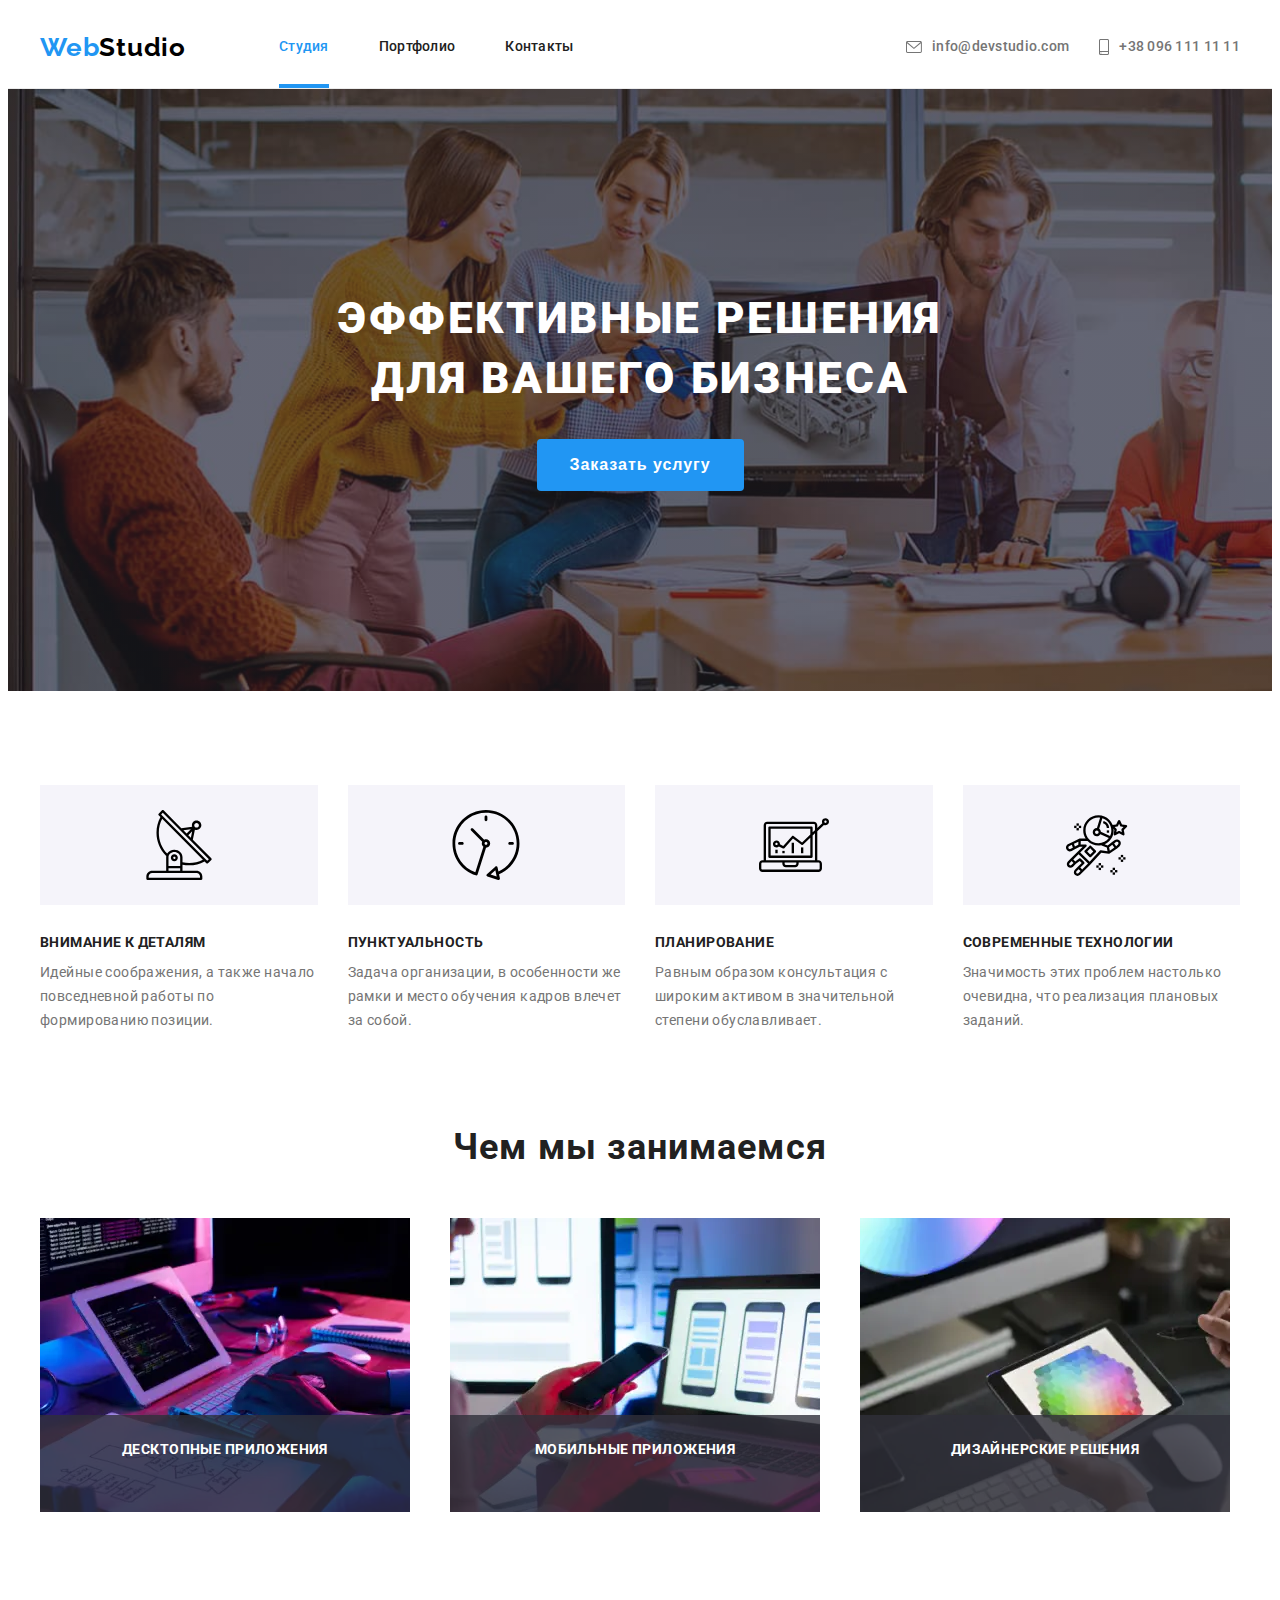
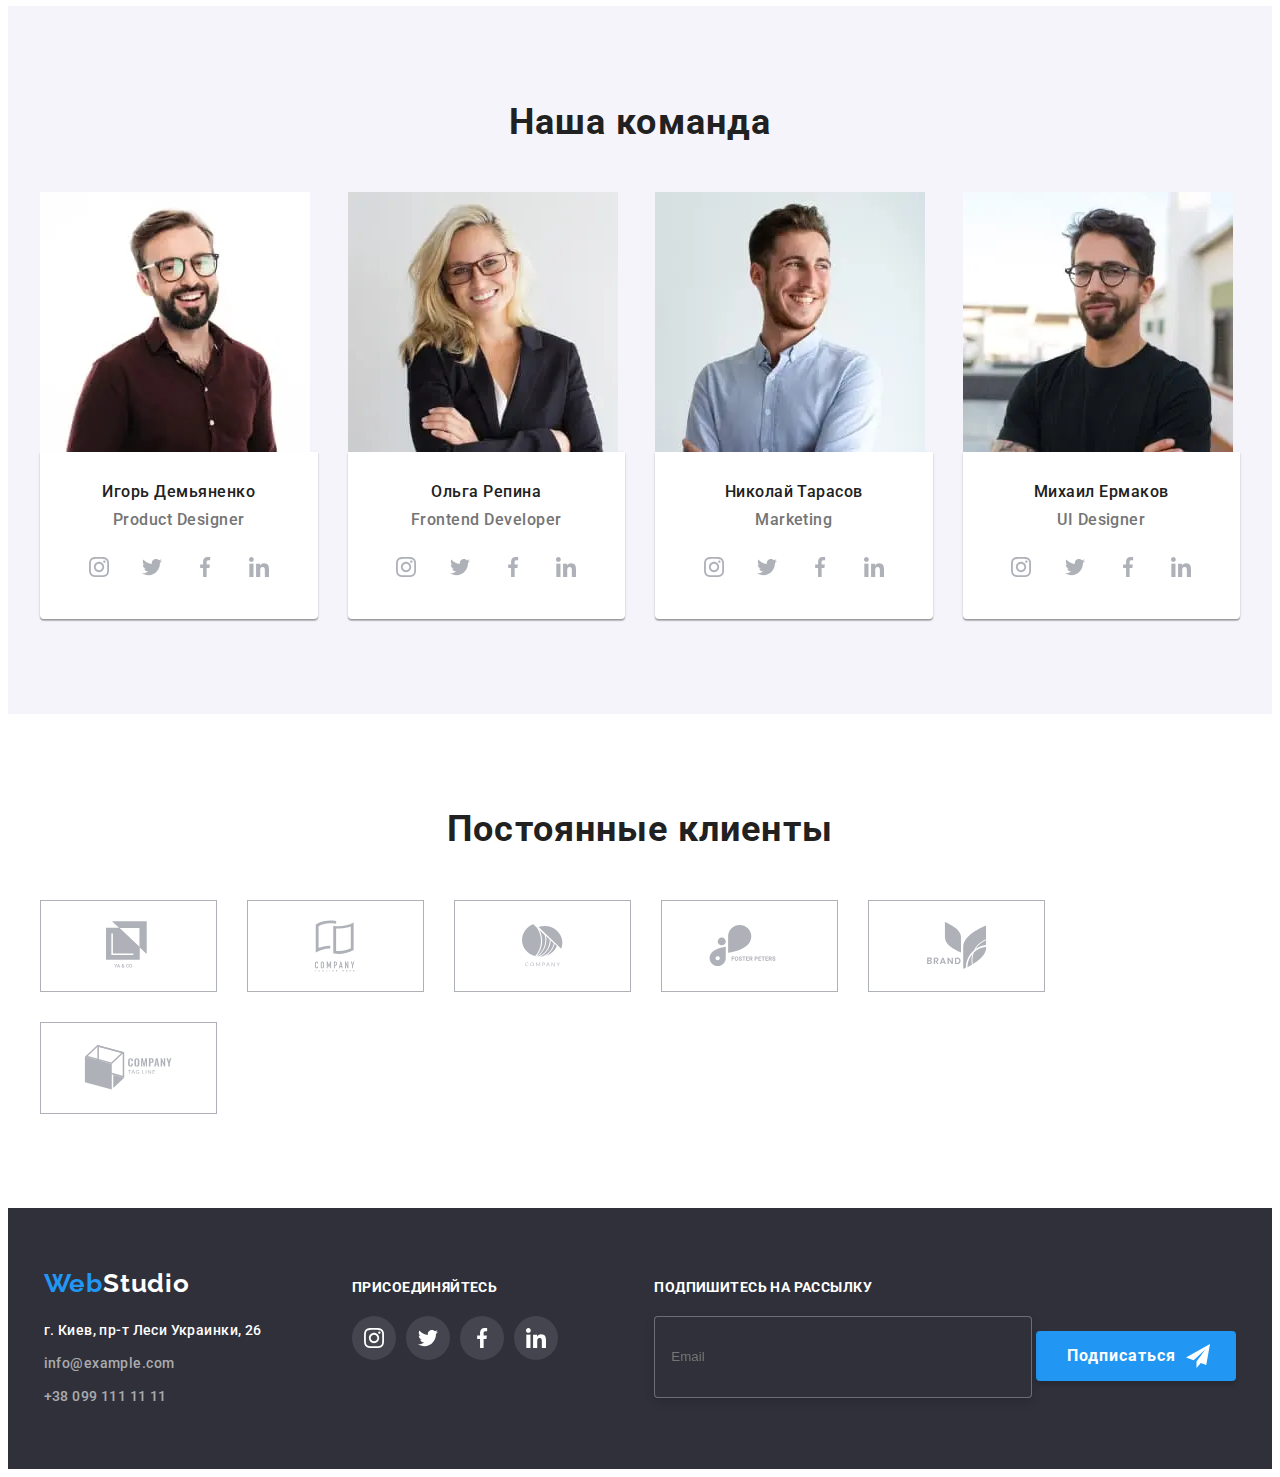
==== commit 13ad8353: "hw-8-6" ====
--- a/index.html
+++ b/index.html
@@ -71,44 +71,46 @@
                             <a href="" class="mobile-menu__link link">Студия</a>
                         </li>
                         <li class="mobile-menu__item">
-                            <a href="" class="mobile-menu__link link">Портфолио</a>
+                            <a href="./portfolio.html" class="mobile-menu__link link">Портфолио</a>
                         </li>
                         <li class="mobile-menu__item">
                             <a href="" class="mobile-menu__link link">Контакты</a>
                         </li>
                     </ul>
 
-                <div class="contact-container">
-                    <ul class="contact-menu list">
-                        <li class="contact-menu__item">
-                            <a href="" class="contact-menu__link link" href="tel:+380961111111">+38 096 111 11 11</a>
-                        </li>
-                        <li class="contact-menu__item">
-                            <a href="" class="contact-menu__link link" href="mailto:info@devstudio.com">info@devstudio.com</a>
-                        </li>
-                    </ul>
-                </div>
-                    
-                    
-                                
-
-                    <ul class="social-menu list">
-                        <li class="social-menu__item">
-                            <a href="" class="social-menu__link link">Instagram</a>
-                        </li>
-                        <li class="social-menu__item">
-                            <a href="" class="social-menu__link link">Twitter</a>
-                        </li>
-                        <li class="social-menu__item">
-                            <a href="" class="social-menu__link link">Facebook</a>
-                        </li>
-                        <li class="social-menu__item">
-                            <a href="" class="social-menu__link link">LinkedIn</a>
-                        </li>
-                    </ul>
-
-                </div>
-         </header>
+                    <div class="container-menu">
+                        <div class="contact-container">
+                            <ul class="contact-menu list">
+                                <li class="contact-menu__item">
+                                    <a href="" class="contact-menu__link link" href="tel:+380961111111">+38 096 111 11 11</a>
+                                </li>
+                                <li class="contact-menu__item">
+                                    <a href="" class="contact-menu__link link" href="mailto:info@devstudio.com">info@devstudio.com</a>
+                                </li>
+                            </ul>
+                        </div>
+                        
+                        
+                        <ul class="social-menu list">
+                            <li class="social-menu__item">
+                                <a href="" class="social-menu__link link">Instagram</a>
+                            </li>
+                            <li class="social-menu__item">
+                                <a href="" class="social-menu__link link">Twitter</a>
+                            </li>
+                            <li class="social-menu__item">
+                                <a href="" class="social-menu__link link">Facebook</a>
+                            </li>
+                            <li class="social-menu__item">
+                                <a href="" class="social-menu__link link">LinkedIn</a>
+                            </li>
+                        </ul>
+                    </div>
+
+
+
+                </div>
+            </header>
         
 
          <main>
--- a/css/main.min.css
+++ b/css/main.min.css
@@ -1,2 +1,2 @@
-:root{--main-font: "Roboto", sans-serif;--secondary-font: "Raleway", sans-serif;--accent-color: #2196f3;--accent-text-color: #757575;--accent-title-color: #212121;--primary-white-color: #ffffff;--footer-background-color: #2f303a;--secondary-background-color: #f5f4fa;--section-padding-bottom: 49px;--icon-color: #afb1b8}.visually-hidden{position:absolute !important;clip:rect(1px 1px 1px 1px);clip:rect(1px, 1px, 1px, 1px);padding:0 !important;border:0 !important;height:1px !important;width:1px !important;overflow:hidden}body{font-family:var(--main-font)}h1,h2,h3,h4,h5,h6,p{margin:0}ul,ol{margin:0;padding:0}img{display:block}.link{text-decoration:none}.list{list-style:none}.address{font-style:normal}.container{width:100%;padding-right:15px;padding-left:15px}.header .container{display:-webkit-box;display:-ms-flexbox;display:flex;-webkit-box-align:center;-ms-flex-align:center;align-items:center;-webkit-box-pack:justify;-ms-flex-pack:justify;justify-content:space-between}@media screen and (min-width: 480px){.container{width:480px;margin:0 auto}}@media screen and (min-width: 768px){.container{width:768px;margin:0 auto}}@media screen and (min-width: 1200px){.container{width:1200px;margin:0 auto}}.modal-button{min-width:200px;padding-top:10px;padding-bottom:10px;padding-left:32px;padding-right:32px;font-size:16px;font-weight:700;line-height:1.88;letter-spacing:.06em;display:-webkit-box;display:-ms-flexbox;display:flex;-webkit-box-align:center;-ms-flex-align:center;align-items:center;text-align:center;letter-spacing:0.06em;color:var(--primary-white-color);cursor:pointer;background-color:var(--accent-color);border-radius:4px;margin:auto;border:1px solid transparent}.social__icon{fill:var(--icon-color);-webkit-transition:fill 250ms cubic-bezier(0.4, 0, 0.2, 1);transition:fill 250ms cubic-bezier(0.4, 0, 0.2, 1)}.social__link:hover .social__icon,.social__link:focus .social__icon{fill:var(--primary-white-color)}.social{display:-webkit-box;display:-ms-flexbox;display:flex;-webkit-box-align:center;-ms-flex-align:center;align-items:center;-webkit-box-pack:center;-ms-flex-pack:center;justify-content:center;padding-right:74px;padding-left:74px}@media screen and (min-width: 1200px){.social{padding-right:32px;padding-left:32px;-ms-flex-pack:distribute;justify-content:space-around}}.social__link{display:-webkit-box;display:-ms-flexbox;display:flex;width:44px;-webkit-box-pack:center;-ms-flex-pack:center;justify-content:center;-webkit-box-align:center;-ms-flex-align:center;align-items:center;height:44px;border-radius:50%;-webkit-transition:background-color 250ms cubic-bezier(0.4, 0, 0.2, 1);transition:background-color 250ms cubic-bezier(0.4, 0, 0.2, 1)}.social__link:hover,.social__link:focus{background-color:var(--accent-color)}.title{font-weight:700;font-size:36px;line-height:1.17;text-align:center;letter-spacing:0.03em;color:var(--accent-title-color)}.team .title{margin-bottom:var(--section-padding-bottom)}.work .title{margin-bottom:var(--section-padding-bottom)}@media screen and (max-width: 767px){.menu__item{display:none}.contact{display:none}.burger-btn{background-color:transparent;border:none;padding:0}.burger-btn__icon:hover,.burger-btn__icon:focus{fill:var(--accent-color)}.mobile-menu{position:fixed;top:0;left:50%;width:100vw;max-width:480px;height:100vh;padding:48px 40px;background-color:var(--primary-white-color);-webkit-transform:translateY(-100%) translateX(-50%);transform:translateY(-100%) translateX(-50%);-webkit-transition:-webkit-transform 250ms cubic-bezier(0.4, 0, 0.2, 1);transition:-webkit-transform 250ms cubic-bezier(0.4, 0, 0.2, 1);transition:transform 250ms cubic-bezier(0.4, 0, 0.2, 1);transition:transform 250ms cubic-bezier(0.4, 0, 0.2, 1), -webkit-transform 250ms cubic-bezier(0.4, 0, 0.2, 1);opacity:0;z-index:1}.mobile-menu__close-button{position:absolute;top:10px;right:15px;background-color:transparent;border:none;padding:0}.is-open{-webkit-transform:translateY(0) translateX(-50%);transform:translateY(0) translateX(-50%);opacity:1}.mobile-menu__link{font-family:var(--main-font);font-weight:500;font-size:40px;line-height:1.18;letter-spacing:0.02em;color:var(--accent-title-color);-webkit-transition:color 250ms cubic-bezier(0.4, 0, 0.2, 1);transition:color 250ms cubic-bezier(0.4, 0, 0.2, 1)}.mobile-menu__link:hover,.mobile-menu__link:focus{color:var(--accent-color)}.mobile-menu__icon{-webkit-transition:color 250ms cubic-bezier(0.4, 0, 0.2, 1);transition:color 250ms cubic-bezier(0.4, 0, 0.2, 1)}.mobile-menu__icon:hover,.mobile-menu__icon:focus{fill:var(--accent-color)}.contact-menu__link{font-family:var(--main-font);font-weight:500;font-size:34px;line-height:1.18;letter-spacing:0.02em;color:var(--accent-text-color);-webkit-transition:color 250ms cubic-bezier(0.4, 0, 0.2, 1);transition:color 250ms cubic-bezier(0.4, 0, 0.2, 1)}.contact-menu__link:last-child{font-family:var(--main-font);font-weight:500;font-size:24px;line-height:1.17;letter-spacing:0.02em;color:var(--accent-text-color)}.contact-menu__link:hover,.contact-menu__link:focus{color:var(--accent-color)}.social-menu{display:-webkit-box;display:-ms-flexbox;display:flex;-webkit-box-align:center;-ms-flex-align:center;align-items:center}.mobile-menu__item:not(:last-child){margin-bottom:32px}.social-menu__link{font-family:var(--main-font);font-weight:500;font-size:18px;line-height:1.22;letter-spacing:0.02em;color:var(--accent-color)}.social-menu__item:not(:last-child)::after{display:inline-block;content:"";width:22px;height:0;margin-right:0 10px;border:1px solid rgba(33,33,33,0.2);-webkit-transform:rotate(90deg);transform:rotate(90deg);color:var(--accent-text-color)}.contact-container{margin-top:302px;margin-bottom:64px}.contact-menu__item:not(:last-child){margin-bottom:32px}}@media screen and (min-width: 768px){.burger-btn{display:none}.mobile-menu{display:none}.navigation{display:-webkit-box;display:-ms-flexbox;display:flex;-webkit-box-align:center;-ms-flex-align:center;align-items:center}.menu__item{display:-webkit-box;display:-ms-flexbox;display:flex}.contact__item{display:-webkit-box;display:-ms-flexbox;display:flex}.menu{display:-webkit-box;display:-ms-flexbox;display:flex;-webkit-box-align:center;-ms-flex-align:center;align-items:center;margin-left:88px}.menu__item:not(:last-child){margin-right:50px}.menu__link{font-weight:500;font-size:14px;line-height:1.14;letter-spacing:0.02em;color:var(--accent-title-color);-webkit-transition:color 250ms cubic-bezier(0.4, 0, 0.2, 1);transition:color 250ms cubic-bezier(0.4, 0, 0.2, 1)}.menu__link:hover,.menu__link:focus{color:var(--accent-color)}}.current{position:relative;display:inline;color:var(--accent-color)}.current::after{content:"";position:absolute;left:0;bottom:-32px;width:100%;height:4px;display:block;background-color:var(--accent-color)}@media screen and (max-width: 1199px){.contact{margin-left:auto}.contact__link{margin-top:5px;margin-bottom:10px}}@media screen and (min-width: 1200px){.menu{display:-webkit-box;display:-ms-flexbox;display:flex;-webkit-box-align:center;-ms-flex-align:center;align-items:center;margin-left:93px}.menu__item:not(:last-child){margin-right:50px}.contact{display:-webkit-box;display:-ms-flexbox;display:flex;-webkit-box-align:center;-ms-flex-align:center;align-items:center;-webkit-box-pack:center;-ms-flex-pack:center;justify-content:center}.contact__item:not(:last-child){margin-right:30px}}@media screen and (min-width: 768px){.contact__link{font-size:14px;font-weight:500;line-height:1.14;letter-spacing:.02em;color:var(--accent-text-color);display:-webkit-box;display:-ms-flexbox;display:flex;-webkit-box-align:center;-ms-flex-align:center;align-items:center;-webkit-transition:color 250ms cubic-bezier(0.4, 0, 0.2, 1);transition:color 250ms cubic-bezier(0.4, 0, 0.2, 1)}.contact__link:hover,.contact__link:focus{color:var(--accent-color)}.contact__icon{margin-right:8px;fill:var(--accent-text-color);-webkit-transition:fill 250ms cubic-bezier(0.4, 0, 0.2, 1);transition:fill 250ms cubic-bezier(0.4, 0, 0.2, 1)}.contact__link:hover .contact__icon,.contact__link:focus .contact__icon{fill:var(--accent-color)}}@media screen and (min-width: 1200px){.contact__link{font-size:14px;font-weight:500;line-height:1.14;letter-spacing:.02em;color:var(--accent-text-color);display:-webkit-box;display:-ms-flexbox;display:flex;-webkit-box-align:center;-ms-flex-align:center;align-items:center;-webkit-transition:color 250ms cubic-bezier(0.4, 0, 0.2, 1);transition:color 250ms cubic-bezier(0.4, 0, 0.2, 1)}.contact__link:hover,.contact__link:focus{color:var(--accent-color)}.contact__icon{margin-right:10px;fill:var(--accent-text-color);-webkit-transition:fill 250ms cubic-bezier(0.4, 0, 0.2, 1);transition:fill 250ms cubic-bezier(0.4, 0, 0.2, 1)}.contact__link:hover .contact__icon,.contact__link:focus .contact__icon{fill:var(--accent-color)}}@media screen and (min-width: 768px){.contact__link{font-size:14px;font-weight:500;line-height:1.14;letter-spacing:.02em;color:var(--accent-text-color);display:-webkit-box;display:-ms-flexbox;display:flex;-webkit-box-align:center;-ms-flex-align:center;align-items:center;-webkit-transition:color 250ms cubic-bezier(0.4, 0, 0.2, 1);transition:color 250ms cubic-bezier(0.4, 0, 0.2, 1)}.contact__link:hover,.contact__link:focus{color:var(--accent-color)}.contact__icon{margin-right:8px;fill:var(--accent-text-color)}}@media screen and (min-width: 1200px){.contact__link{font-size:14px;font-weight:500;line-height:1.14;letter-spacing:.02em;color:var(--accent-text-color);display:-webkit-box;display:-ms-flexbox;display:flex;-webkit-box-align:center;-ms-flex-align:center;align-items:center;-webkit-box-pack:center;-ms-flex-pack:center;justify-content:center;-webkit-transition:color 250ms cubic-bezier(0.4, 0, 0.2, 1);transition:color 250ms cubic-bezier(0.4, 0, 0.2, 1)}.contact__link:hover,.contact__link:focus{color:var(--accent-color)}.contact__icon{margin-right:10px;fill:var(--accent-text-color);-webkit-transition:fill 250ms cubic-bezier(0.4, 0, 0.2, 1);transition:fill 250ms cubic-bezier(0.4, 0, 0.2, 1)}.contact__link:hover .contact__icon,.contact__link:focus .contact__icon{fill:var(--accent-color)}}.footer-logo{margin-bottom:20px}.location{max-width:231px;width:100%;text-align:center}@media screen and (max-width: 1199px){.location{margin-bottom:60px}}@media screen and (min-width: 1200px){.location{margin-right:70px;text-align:start}}.logo{font-family:var(--secondary-font);font-size:26px;font-weight:700;line-height:1.19;letter-spacing:.03em;color:var(--accent-color)}.logo--theme-dark{color:#000000}.logo--theme-light{color:var(--primary-white-color)}.address__item:not(:last-child){margin-bottom:9px}.appeal{max-width:206px;width:100%}@media screen and (max-width: 1199px){.appeal{text-align:center;margin-bottom:60px}}@media screen and (min-width: 1200px){.appeal{margin-right:89px}}.apeal__title{font-family:var(--main-font);font-size:14px;font-weight:700;line-height:1.14;letter-spacing:.03em;text-transform:uppercase;color:var(--primary-white-color);margin-bottom:20px;display:block}.footer-social__item:not(:last-child){margin-right:10px}@media screen and (max-width: 767px){.footer-social__list{margin-top:20px}}.contact-address{font-weight:500;font-size:14px;line-height:1.71;letter-spacing:0.03em;color:var(--primary-white-color)}.contact-info{font-weight:500;font-size:14px;line-height:1.71;letter-spacing:0.03em;color:rgba(255,255,255,0.6)}.subscription__title{font-family:var(--main-font);font-size:14px;font-weight:700;line-height:1.14;letter-spacing:.03em;text-transform:uppercase;color:var(--primary-white-color);display:block;margin-bottom:20px}@media screen and (max-width: 1199px){.subscription__title{text-align:center}}.input{font-family:var(--main-font);font-weight:500;font-size:16px;line-height:1.25;display:-webkit-inline-box;display:-ms-inline-flexbox;display:inline-flex;-webkit-box-align:center;-ms-flex-align:center;align-items:center;letter-spacing:0.03em;color:rgba(255,255,255,0.6)}.subscription__input{display:-webkit-inline-box;display:-ms-inline-flexbox;display:inline-flex;margin-right:12px;color:var(--primary-white-color);width:358px;height:50px;padding-top:15px;padding-bottom:15px;padding-left:16px;background:var(--footer-background-color);border:1px solid rgba(255,255,255,0.3);-webkit-filter:drop-shadow(0px 4px 4px rgba(0,0,0,0.15));filter:drop-shadow(0px 4px 4px rgba(0,0,0,0.15));border-radius:4px}@media screen and (max-width: 1199px){.subscription__input{width:450px;margin-bottom:20px}}.subscription__button{display:-webkit-inline-box;display:-ms-inline-flexbox;display:inline-flex;-webkit-box-align:center;-ms-flex-align:center;align-items:center;cursor:pointer;width:200px;height:50px;font-family:var(--main-font);font-size:16px;font-weight:700;line-height:1.88;letter-spacing:.06em;text-align:center;background:#2196f3;-webkit-box-shadow:0px 4px 4px rgba(0,0,0,0.15);box-shadow:0px 4px 4px rgba(0,0,0,0.15);border-radius:4px;border-color:transparent;color:#ffffff;padding-top:10px;padding-bottom:10px;padding-left:29px}@media screen and (max-width: 1199px){.subscription__button{display:-webkit-box;display:-ms-flexbox;display:flex;margin:0 auto}}.subscription__icon{margin-left:10px;fill:var(--primary-white-color)}@media screen and (min-width: 768px) and (max-width: 1199px){.subscription__form{display:-webkit-box;display:-ms-flexbox;display:flex;-webkit-box-orient:vertical;-webkit-box-direction:normal;-ms-flex-direction:column;flex-direction:column}}.footer-social__link{display:-webkit-box;display:-ms-flexbox;display:flex;-webkit-box-align:center;-ms-flex-align:center;align-items:center;-webkit-box-pack:center;-ms-flex-pack:center;justify-content:center;width:44px;height:44px;border-radius:50%;background-color:rgba(255,255,255,0.1);-webkit-transition:background-color 250ms cubic-bezier(0.4, 0, 0.2, 1);transition:background-color 250ms cubic-bezier(0.4, 0, 0.2, 1)}.footer-social__link:hover,.footer-social__link:focus{background-color:var(--accent-color)}.footer-social__list{display:-webkit-box;display:-ms-flexbox;display:flex;-webkit-box-align:center;-ms-flex-align:center;align-items:center}.footer-social__icon{width:20px;height:20px;fill:var(--primary-white-color)}.backdrop{position:fixed;top:0;left:0;width:100vw;height:100vh;background:rgba(0,0,0,0.2);-webkit-transition:opacity 250ms cubic-bezier(0.4, 0, 0.2, 1),visibility 250ms cubic-bezier(0.4, 0, 0.2, 1),pointer-events 250ms;transition:opacity 250ms cubic-bezier(0.4, 0, 0.2, 1),visibility 250ms cubic-bezier(0.4, 0, 0.2, 1),pointer-events 250ms}.modal{position:absolute;top:50%;left:50%;-webkit-transform:translate(-50%, -50%);transform:translate(-50%, -50%);background:var(--primary-white-color);-webkit-box-shadow:0px 1px 3px rgba(0,0,0,0.12),0px 1px 1px rgba(0,0,0,0.14),0px 2px 1px rgba(240,81,81,0.2);box-shadow:0px 1px 3px rgba(0,0,0,0.12),0px 1px 1px rgba(0,0,0,0.14),0px 2px 1px rgba(240,81,81,0.2);border-radius:4px}@media screen and (max-width: 1199px){.modal{width:450px;height:609px}}@media screen and (min-width: 1200px){.modal{width:528px;height:581px}}.modal__close-btn{position:absolute;top:8px;right:8px;border-radius:50%;border:1px solid rgba(0,0,0,0.1);height:30px;cursor:pointer;background:transparent}.modal__icon{width:18px;height:18px;fill:#000000;display:-webkit-box;display:-ms-flexbox;display:flex;-webkit-box-pack:center;-ms-flex-pack:center;justify-content:center;-webkit-box-align:center;-ms-flex-align:center;align-items:center;-webkit-transition:fill 250ms cubic-bezier(0.4, 0, 0.2, 1);transition:fill 250ms cubic-bezier(0.4, 0, 0.2, 1)}.modal__icon:hover,.modal__icon:focus{fill:var(--accent-color)}.is-hidden{opacity:0;visibility:hidden;pointer-events:none}.modal__form{display:-webkit-box;display:-ms-flexbox;display:flex;-webkit-box-orient:vertical;-webkit-box-direction:normal;-ms-flex-direction:column;flex-direction:column;padding:40px}.modal__title{font-family:var(--main-font);font-weight:700;font-size:20px;line-height:1.15;text-align:center;letter-spacing:0.03em;color:#212121;display:block;margin-bottom:12px}.modal__label{font-family:var(--main-font);font-weight:500;font-size:12px;line-height:1.17;letter-spacing:0.01em;color:#757575;margin-bottom:10px}.modal__input{width:100%;height:40px;border:1px solid rgba(33,33,33,0.2);border-radius:4px;padding-left:42px;-webkit-transform:border-color 250ms cubic-bezier(0.4, 0, 0.2, 1);transform:border-color 250ms cubic-bezier(0.4, 0, 0.2, 1)}.modal__input:focus{outline:none;border-color:var(--accent-color)}.modal__comment{width:100%;height:120px;border:1px solid rgba(33,33,33,0.2);border-radius:4px;padding:12px 16px;resize:none;margin-top:4px;-webkit-transform:border-color 250ms cubic-bezier(0.4, 0, 0.2, 1);transform:border-color 250ms cubic-bezier(0.4, 0, 0.2, 1)}.modal__comment::-webkit-input-placeholder{color:rgba(117,117,117,0.5)}.modal__comment:-ms-input-placeholder{color:rgba(117,117,117,0.5)}.modal__comment::-ms-input-placeholder{color:rgba(117,117,117,0.5)}.modal__comment::placeholder{color:rgba(117,117,117,0.5)}.modal__comment:focus{outline:none;border-color:var(--accent-color)}.modal__label-check{display:-webkit-box;display:-ms-flexbox;display:flex;-webkit-box-align:center;-ms-flex-align:center;align-items:center;font-family:var(--main-font);font-weight:500;letter-spacing:0.03em;color:#757575;margin-bottom:30px}@media screen and (max-width: 1199px){.modal__label-check{font-size:12px;line-height:1.16}}@media screen and (min-width: 1200px){.modal__label-check{font-size:14px;line-height:1.71}}.modal__label-check::before{content:"";display:block;width:16px;height:15px;outline:1px solid #000000;cursor:pointer;margin-right:8px;border-radius:2px;-webkit-transform:border-color 250ms cubic-bezier(0.4, 0, 0.2, 1);transform:border-color 250ms cubic-bezier(0.4, 0, 0.2, 1)}.modal__checkbox:checked+.modal__label-check::before{background-image:url(../images/modal/icon-check.svg);background-color:var(--accent-color);background-position:center;border-radius:2px;outline:none}.modal__checkbox:focus+.modal__label-check::before{border:2px solid;border-color:var(--accent-color)}.modal__checkbox{border-radius:2px}.modal__label-check a{color:var(--accent-color)}.modal__send{display:-webkit-box;display:-ms-flexbox;display:flex;-webkit-box-align:center;-ms-flex-align:center;align-items:center;-webkit-box-pack:center;-ms-flex-pack:center;justify-content:center;max-width:200px;height:50px;margin:0 auto;padding:10px 55px;text-align:center;font-family:var(--main-font);font-size:16px;font-weight:700;line-height:1.88;letter-spacing:.06em;color:#ffffff;background:var(--accent-color);-webkit-box-shadow:0px 4px 4px rgba(0,0,0,0.15);box-shadow:0px 4px 4px rgba(0,0,0,0.15);border-radius:4px;border-color:transparent}.modal__wrapper{position:relative;display:block;margin-top:4px}.modal__icon-info{position:absolute;top:50%;left:12px;display:block;-webkit-transform:translateY(-50%);transform:translateY(-50%);-webkit-transform:fill 250ms cubic-bezier(0.4, 0, 0.2, 1);transform:fill 250ms cubic-bezier(0.4, 0, 0.2, 1)}.modal__input:focus+.modal__icon-info{fill:var(--accent-color)}.modal__agremeent{display:-webkit-box;display:-ms-flexbox;display:flex;-webkit-box-align:center;-ms-flex-align:center;align-items:center;-webkit-box-pack:center;-ms-flex-pack:center;justify-content:center}.header{padding-top:16px;padding-bottom:16px;border-bottom:1px solid #ececec}@media screen and (min-width: 768px){.header{padding-top:26px;padding-bottom:26px;border-bottom:1px solid #ececec}}@media screen and (min-width: 1200px){.header{padding-top:24px;padding-bottom:25px;border-bottom:1px solid #ececec}}.hero__title{font-family:var(--main-font);font-size:26px;font-weight:900;line-height:1.62;letter-spacing:.06em;max-width:360px;margin:0 auto;text-align:center;text-transform:uppercase;margin-bottom:30px;letter-spacing:0.06em;color:var(--primary-white-color)}.hero{padding-top:118px;padding-bottom:198px;-webkit-box-align:center;-ms-flex-align:center;align-items:center;margin:0 auto;background-color:var(--footer-background-color);background-image:-webkit-gradient(linear, left top, left bottom, from(rgba(47,48,58,0.4)), to(rgba(47,48,58,0.4))),url("../images/hero/hero-480.jpg");background-image:linear-gradient(rgba(47,48,58,0.4), rgba(47,48,58,0.4)),url("../images/hero/hero-480.jpg");background-repeat:no-repeat;background-size:cover}@media screen and (min-device-pixel-ratio: 2), screen and (-webkit-min-device-pixel-ratio: 2), screen and (min-resolution: 192dpi), screen and (min-resolution: 2dppx){.hero{background-image:url("../images/hero/hero-480@2x.jpg")}}@media screen and (min-width: 768px){.hero{background-image:-webkit-gradient(linear, left top, left bottom, from(rgba(47,48,58,0.4)), to(rgba(47,48,58,0.4))),url("../images/hero/hero-768.jpg");background-image:linear-gradient(rgba(47,48,58,0.4), rgba(47,48,58,0.4)),url("../images/hero/hero-768.jpg");background-repeat:no-repeat;background-size:cover}}@media screen and (min-width: 768px) and (min-device-pixel-ratio: 2), screen and (min-width: 768px) and (-webkit-min-device-pixel-ratio: 2), screen and (min-width: 768px) and (min-resolution: 192dpi), screen and (min-width: 768px) and (min-resolution: 2dppx){.hero{background-image:url("../images/hero/hero-768@2x.jpg")}}@media screen and (min-width: 1200px){.hero{padding-top:200px;padding-bottom:200px}.hero{background-image:-webkit-gradient(linear, left top, left bottom, from(rgba(47,48,58,0.4)), to(rgba(47,48,58,0.4))),url("../images/hero/hero-1200.jpg");background-image:linear-gradient(rgba(47,48,58,0.4), rgba(47,48,58,0.4)),url("../images/hero/hero-1200.jpg");background-repeat:no-repeat;background-size:cover}}@media screen and (min-width: 1200px) and (min-device-pixel-ratio: 2), screen and (min-width: 1200px) and (-webkit-min-device-pixel-ratio: 2), screen and (min-width: 1200px) and (min-resolution: 192dpi), screen and (min-width: 1200px) and (min-resolution: 2dppx){.hero{background-image:url("../images/hero/hero-1200@2x.jpg")}}.features__list{margin-left:-30px;margin-top:-30px}@media screen and (min-width: 768px){.features__list{display:-webkit-box;display:-ms-flexbox;display:flex;-ms-flex-wrap:wrap;flex-wrap:wrap}}.features__item{margin-left:30px;margin-top:30px}@media screen and (min-width: 768px){.features__item{-ms-flex-preferred-size:calc(100% / 2 - 30px);flex-basis:calc(100% / 2 - 30px)}}@media screen and (min-width: 1200px){.features__item{-ms-flex-preferred-size:calc(100% / 4 - 30px);flex-basis:calc(100% / 4 - 30px)}}.features__title{font-size:14px;font-weight:700;line-height:1.14;letter-spacing:.03em;text-transform:uppercase;color:var(--accent-title-color);margin-bottom:10px;text-align:center}@media screen and (min-width: 768px){.features__title{text-align:left}}.features__description{font-weight:400;font-size:14px;line-height:1.71;letter-spacing:0.03em;color:var(--accent-text-color)}.features__description:last-child{margin-bottom:0}.features{padding-top:60px;padding-bottom:60px}@media screen and (min-width: 1200px){.features{padding-top:94px;padding-bottom:94px}}.features__card{display:-webkit-box;display:-ms-flexbox;display:flex;-webkit-box-align:center;-ms-flex-align:center;align-items:center;-webkit-box-pack:center;-ms-flex-pack:center;justify-content:center;height:120px;margin-bottom:30px;background-color:var(--secondary-background-color)}.features__icon{width:70px;height:70px}@media screen and (max-width: 1199px){.work{display:none}}@media screen and (min-width: 1200px){.work__list{display:-webkit-box;display:-ms-flexbox;display:flex;margin-left:-30px;margin-top:-30px}.work__item{margin-left:30px;margin-top:30px;-ms-flex-preferred-size:calc(100% / 3 - 30px);flex-basis:calc(100% / 3 - 30px)}.work__thumb{position:relative}.work{padding-bottom:94px}.work__subtitle{position:absolute;bottom:0;left:0;width:370px;height:70px;padding-top:27px;background:rgba(47,48,58,0.8);font-family:var(--main-font);font-size:14px;font-weight:700;line-height:1.14;letter-spacing:.03em;text-align:center;text-transform:uppercase;color:#ffffff}}.team{background-color:var(--secondary-background-color);padding-top:60px;padding-bottom:60px}@media screen and (min-width: 1200px){.team{padding-top:95px;padding-bottom:95px}}.team__name{font-weight:500;font-size:16px;line-height:1.19;text-align:center;letter-spacing:0.03em;color:var(--accent-title-color);margin-bottom:9px}.team__position{font-weight:500;font-size:16px;line-height:1.19;text-align:center;letter-spacing:0.03em;color:var(--accent-text-color);margin-bottom:16px}.team__card{padding-top:30px;padding-bottom:30px;background-color:#fff;-webkit-box-shadow:0px 1px 3px rgba(0,0,0,0.12),0px 1px 1px rgba(0,0,0,0.14),0px 2px 1px rgba(0,0,0,0.2);box-shadow:0px 1px 3px rgba(0,0,0,0.12),0px 1px 1px rgba(0,0,0,0.14),0px 2px 1px rgba(0,0,0,0.2);border-radius:0px 0px 4px 4px}.team__list{margin-left:-30px;margin-top:-30px}@media screen and (min-width: 768px){.team__list{display:-webkit-box;display:-ms-flexbox;display:flex;-ms-flex-wrap:wrap;flex-wrap:wrap}}.team__item{margin-left:30px;margin-top:30px}@media screen and (min-width: 768px){.team__item{-ms-flex-preferred-size:calc(100% / 2 - 30px);flex-basis:calc(100% / 2 - 30px)}}@media screen and (min-width: 1200px){.team__item{-ms-flex-preferred-size:calc(100% / 4 - 30px);flex-basis:calc(100% / 4 - 30px)}}.client{padding-top:60px;padding-bottom:60px}@media screen and (min-width: 1200px){.client{padding-top:94px;padding-bottom:94px}}.client__list{display:-webkit-box;display:-ms-flexbox;display:flex;-ms-flex-wrap:wrap;flex-wrap:wrap;margin-top:-30px;margin-left:-30px}.client__item{margin-top:30px;margin-left:30px;height:90px;border:1px solid #afb1b8}@media screen and (min-width: 480px){.client__item{-ms-flex-preferred-size:calc(100% / 2 - 30px);flex-basis:calc(100% / 2 - 30px)}}@media screen and (min-width: 768px){.client__item{-ms-flex-preferred-size:calc(100% / 3 - 30px);flex-basis:calc(100% / 3 - 30px)}}@media screen and (min-width: 1200px){.client__item{-ms-flex-preferred-size:calc(100% / 6 - 30px);flex-basis:calc(100% / 6 - 30px)}}.client__link{display:-webkit-box;display:-ms-flexbox;display:flex;-webkit-box-align:center;-ms-flex-align:center;align-items:center;-webkit-box-pack:center;-ms-flex-pack:center;justify-content:center;border-radius:4px;width:100%;height:100%;-webkit-transition:border 250ms cubic-bezier(0.4, 0, 0.2, 1);transition:border 250ms cubic-bezier(0.4, 0, 0.2, 1)}.client__link:hover,.client__link:focus{border:1px solid var(--accent-color)}.client__title{margin-bottom:50px}.client__icon{fill:var(--icon-color);-webkit-transition:fill 250ms cubic-bezier(0.4, 0, 0.2, 1);transition:fill 250ms cubic-bezier(0.4, 0, 0.2, 1)}.client__link:hover .client__icon,.client__link:focus .client__icon{fill:var(--accent-color)}.footer{background-color:var(--footer-background-color);padding-top:60px;padding-bottom:60px}.footer__container{display:-webkit-box;display:-ms-flexbox;display:flex;-webkit-box-align:baseline;-ms-flex-align:baseline;align-items:baseline}@media screen and (max-width: 767px){.footer__container{-webkit-box-orient:vertical;-webkit-box-direction:normal;-ms-flex-direction:column;flex-direction:column;-webkit-box-align:center;-ms-flex-align:center;align-items:center;-webkit-box-pack:center;-ms-flex-pack:center;justify-content:center}}@media screen and (min-width: 768px){.footer__container{-ms-flex-wrap:wrap;flex-wrap:wrap;-ms-flex-pack:distribute;justify-content:space-around}}@media screen and (min-width: 1200px){.footer__container{-ms-flex-wrap:nowrap;flex-wrap:nowrap}}
+:root{--main-font: "Roboto", sans-serif;--secondary-font: "Raleway", sans-serif;--accent-color: #2196f3;--accent-text-color: #757575;--accent-title-color: #212121;--primary-white-color: #ffffff;--footer-background-color: #2f303a;--secondary-background-color: #f5f4fa;--section-padding-bottom: 49px;--icon-color: #afb1b8}.visually-hidden{position:absolute !important;clip:rect(1px 1px 1px 1px);clip:rect(1px, 1px, 1px, 1px);padding:0 !important;border:0 !important;height:1px !important;width:1px !important;overflow:hidden}body{font-family:var(--main-font)}h1,h2,h3,h4,h5,h6,p{margin:0}ul,ol{margin:0;padding:0}img{display:block}.link{text-decoration:none}.list{list-style:none}.address{font-style:normal}.container{width:100%;padding-right:15px;padding-left:15px}.header .container{display:-webkit-box;display:-ms-flexbox;display:flex;-webkit-box-align:center;-ms-flex-align:center;align-items:center;-webkit-box-pack:justify;-ms-flex-pack:justify;justify-content:space-between}@media screen and (min-width: 480px){.container{width:480px;margin:0 auto}}@media screen and (min-width: 768px){.container{width:768px;margin:0 auto}}@media screen and (min-width: 1200px){.container{width:1200px;margin:0 auto}}.modal-button{min-width:200px;padding-top:10px;padding-bottom:10px;padding-left:32px;padding-right:32px;font-size:16px;font-weight:700;line-height:1.88;letter-spacing:.06em;display:-webkit-box;display:-ms-flexbox;display:flex;-webkit-box-align:center;-ms-flex-align:center;align-items:center;text-align:center;letter-spacing:0.06em;color:var(--primary-white-color);cursor:pointer;background-color:var(--accent-color);border-radius:4px;margin:auto;border:1px solid transparent}.social__icon{fill:var(--icon-color);-webkit-transition:fill 250ms cubic-bezier(0.4, 0, 0.2, 1);transition:fill 250ms cubic-bezier(0.4, 0, 0.2, 1)}.social__link:hover .social__icon,.social__link:focus .social__icon{fill:var(--primary-white-color)}.social{display:-webkit-box;display:-ms-flexbox;display:flex;-webkit-box-align:center;-ms-flex-align:center;align-items:center;-webkit-box-pack:center;-ms-flex-pack:center;justify-content:center;padding-right:74px;padding-left:74px}@media screen and (min-width: 1200px){.social{padding-right:32px;padding-left:32px;-ms-flex-pack:distribute;justify-content:space-around}}.social__link{display:-webkit-box;display:-ms-flexbox;display:flex;width:44px;-webkit-box-pack:center;-ms-flex-pack:center;justify-content:center;-webkit-box-align:center;-ms-flex-align:center;align-items:center;height:44px;border-radius:50%;-webkit-transition:background-color 250ms cubic-bezier(0.4, 0, 0.2, 1);transition:background-color 250ms cubic-bezier(0.4, 0, 0.2, 1)}.social__link:hover,.social__link:focus{background-color:var(--accent-color)}.title{font-weight:700;font-size:36px;line-height:1.17;text-align:center;letter-spacing:0.03em;color:var(--accent-title-color)}.team .title{margin-bottom:var(--section-padding-bottom)}.work .title{margin-bottom:var(--section-padding-bottom)}@media screen and (max-width: 767px){.menu__item{display:none}.contact{display:none}.burger-btn{background-color:transparent;border:none;padding:0}.burger-btn__icon:hover,.burger-btn__icon:focus{fill:var(--accent-color)}.mobile-menu{position:fixed;top:0;left:50%;width:100vw;height:100vh;padding:48px 40px;background-color:var(--primary-white-color);-webkit-transform:translateY(-100%) translateX(-50%);transform:translateY(-100%) translateX(-50%);-webkit-transition:-webkit-transform 250ms cubic-bezier(0.4, 0, 0.2, 1);transition:-webkit-transform 250ms cubic-bezier(0.4, 0, 0.2, 1);transition:transform 250ms cubic-bezier(0.4, 0, 0.2, 1);transition:transform 250ms cubic-bezier(0.4, 0, 0.2, 1), -webkit-transform 250ms cubic-bezier(0.4, 0, 0.2, 1);opacity:0;z-index:1;display:-webkit-box;display:-ms-flexbox;display:flex;-webkit-box-orient:vertical;-webkit-box-direction:normal;-ms-flex-direction:column;flex-direction:column;-webkit-box-pack:justify;-ms-flex-pack:justify;justify-content:space-between}.mobile-menu__close-button{position:absolute;top:10px;right:15px;background-color:transparent;border:none;padding:0}.is-open{-webkit-transform:translateY(0) translateX(-50%);transform:translateY(0) translateX(-50%);opacity:1}.mobile-menu__link{font-family:var(--main-font);font-weight:500;font-size:40px;line-height:1.18;letter-spacing:0.02em;color:var(--accent-title-color);-webkit-transition:color 250ms cubic-bezier(0.4, 0, 0.2, 1);transition:color 250ms cubic-bezier(0.4, 0, 0.2, 1)}.mobile-menu__link:hover,.mobile-menu__link:focus{color:var(--accent-color)}.mobile-menu__icon{-webkit-transition:color 250ms cubic-bezier(0.4, 0, 0.2, 1);transition:color 250ms cubic-bezier(0.4, 0, 0.2, 1)}.mobile-menu__icon:hover,.mobile-menu__icon:focus{fill:var(--accent-color)}.contact-menu__link{font-family:var(--main-font);font-weight:500;font-size:34px;line-height:1.18;letter-spacing:0.02em;color:var(--accent-text-color);-webkit-transition:color 250ms cubic-bezier(0.4, 0, 0.2, 1);transition:color 250ms cubic-bezier(0.4, 0, 0.2, 1)}.contact-menu__link:last-child{font-family:var(--main-font);font-weight:500;font-size:24px;line-height:1.17;letter-spacing:0.02em;color:var(--accent-text-color)}.contact-menu__link:hover,.contact-menu__link:focus{color:var(--accent-color)}.social-menu{display:-webkit-box;display:-ms-flexbox;display:flex;-webkit-box-align:center;-ms-flex-align:center;align-items:center;margin-top:64px}.mobile-menu__item:not(:last-child){margin-bottom:32px}.social-menu__link{font-family:var(--main-font);font-weight:500;font-size:18px;line-height:1.22;letter-spacing:0.02em;color:var(--accent-color)}.social-menu__item:not(:last-child)::after{display:inline-block;content:"";width:22px;height:0;margin-right:0 10px;border:1px solid rgba(33,33,33,0.2);-webkit-transform:rotate(90deg);transform:rotate(90deg);color:var(--accent-text-color)}.contact-menu__item:not(:last-child){margin-bottom:32px}}@media screen and (min-width: 768px){.burger-btn{display:none}.mobile-menu{display:none}.navigation{display:-webkit-box;display:-ms-flexbox;display:flex;-webkit-box-align:center;-ms-flex-align:center;align-items:center}.menu__item{display:-webkit-box;display:-ms-flexbox;display:flex}.contact__item{display:-webkit-box;display:-ms-flexbox;display:flex}}@media screen and (min-width: 768px) and (max-width: 1199px){.contact__item:not(:last-child){margin-bottom:10px}}@media screen and (min-width: 768px){.menu{display:-webkit-box;display:-ms-flexbox;display:flex;-webkit-box-align:center;-ms-flex-align:center;align-items:center;margin-left:88px}.menu__item:not(:last-child){margin-right:50px}.menu__link{font-weight:500;font-size:14px;line-height:1.14;letter-spacing:0.02em;color:var(--accent-title-color);-webkit-transition:color 250ms cubic-bezier(0.4, 0, 0.2, 1);transition:color 250ms cubic-bezier(0.4, 0, 0.2, 1)}.menu__link:hover,.menu__link:focus{color:var(--accent-color)}}.current{position:relative;display:inline;color:var(--accent-color)}.current::after{content:"";position:absolute;left:0;bottom:-33px;width:100%;height:4px;display:block;background-color:var(--accent-color)}@media screen and (max-width: 1199px){.contact{margin-left:auto}}@media screen and (min-width: 1200px){.menu{display:-webkit-box;display:-ms-flexbox;display:flex;-webkit-box-align:center;-ms-flex-align:center;align-items:center;margin-left:93px}.menu__item:not(:last-child){margin-right:50px}.contact{display:-webkit-box;display:-ms-flexbox;display:flex;-webkit-box-align:center;-ms-flex-align:center;align-items:center;-webkit-box-pack:center;-ms-flex-pack:center;justify-content:center}.contact__item:not(:last-child){margin-right:30px}}@media screen and (min-width: 768px){.contact__link{font-size:14px;font-weight:500;line-height:1.14;letter-spacing:.02em;color:var(--accent-text-color);display:-webkit-box;display:-ms-flexbox;display:flex;-webkit-box-align:center;-ms-flex-align:center;align-items:center;-webkit-transition:color 250ms cubic-bezier(0.4, 0, 0.2, 1);transition:color 250ms cubic-bezier(0.4, 0, 0.2, 1)}.contact__link:hover,.contact__link:focus{color:var(--accent-color)}.contact__icon{margin-right:8px;fill:var(--accent-text-color);-webkit-transition:fill 250ms cubic-bezier(0.4, 0, 0.2, 1);transition:fill 250ms cubic-bezier(0.4, 0, 0.2, 1)}.contact__link:hover .contact__icon,.contact__link:focus .contact__icon{fill:var(--accent-color)}}@media screen and (min-width: 1200px){.contact__link{font-size:14px;font-weight:500;line-height:1.14;letter-spacing:.02em;color:var(--accent-text-color);display:-webkit-box;display:-ms-flexbox;display:flex;-webkit-box-align:center;-ms-flex-align:center;align-items:center;-webkit-transition:color 250ms cubic-bezier(0.4, 0, 0.2, 1);transition:color 250ms cubic-bezier(0.4, 0, 0.2, 1)}.contact__link:hover,.contact__link:focus{color:var(--accent-color)}.contact__icon{margin-right:10px;fill:var(--accent-text-color);-webkit-transition:fill 250ms cubic-bezier(0.4, 0, 0.2, 1);transition:fill 250ms cubic-bezier(0.4, 0, 0.2, 1)}.contact__link:hover .contact__icon,.contact__link:focus .contact__icon{fill:var(--accent-color)}}@media screen and (min-width: 768px){.contact__link{font-size:14px;font-weight:500;line-height:1.14;letter-spacing:.02em;color:var(--accent-text-color);display:-webkit-box;display:-ms-flexbox;display:flex;-webkit-box-align:center;-ms-flex-align:center;align-items:center;-webkit-transition:color 250ms cubic-bezier(0.4, 0, 0.2, 1);transition:color 250ms cubic-bezier(0.4, 0, 0.2, 1)}.contact__link:hover,.contact__link:focus{color:var(--accent-color)}.contact__icon{margin-right:8px;fill:var(--accent-text-color)}}@media screen and (min-width: 1200px){.contact__link{font-size:14px;font-weight:500;line-height:1.14;letter-spacing:.02em;color:var(--accent-text-color);display:-webkit-box;display:-ms-flexbox;display:flex;-webkit-box-align:center;-ms-flex-align:center;align-items:center;-webkit-box-pack:center;-ms-flex-pack:center;justify-content:center;-webkit-transition:color 250ms cubic-bezier(0.4, 0, 0.2, 1);transition:color 250ms cubic-bezier(0.4, 0, 0.2, 1)}.contact__link:hover,.contact__link:focus{color:var(--accent-color)}.contact__icon{margin-right:10px;fill:var(--accent-text-color);-webkit-transition:fill 250ms cubic-bezier(0.4, 0, 0.2, 1);transition:fill 250ms cubic-bezier(0.4, 0, 0.2, 1)}.contact__link:hover .contact__icon,.contact__link:focus .contact__icon{fill:var(--accent-color)}}.footer-logo{margin-bottom:20px}.location{max-width:231px;width:100%;text-align:center}@media screen and (max-width: 1199px){.location{margin-bottom:60px}}@media screen and (min-width: 1200px){.location{margin-right:70px;text-align:start}}.logo{font-family:var(--secondary-font);font-size:26px;font-weight:700;line-height:1.19;letter-spacing:.03em;color:var(--accent-color)}.logo--theme-dark{color:#000000}.logo--theme-light{color:var(--primary-white-color)}.address__item:not(:last-child){margin-bottom:9px}.appeal{max-width:206px;width:100%}@media screen and (max-width: 1199px){.appeal{text-align:center;margin-bottom:60px}}@media screen and (min-width: 1200px){.appeal{margin-right:89px}}.apeal__title{font-family:var(--main-font);font-size:14px;font-weight:700;line-height:1.14;letter-spacing:.03em;text-transform:uppercase;color:var(--primary-white-color);margin-bottom:20px;display:block}.footer-social__item:not(:last-child){margin-right:10px}@media screen and (max-width: 767px){.footer-social__list{margin-top:20px}}.contact-address{font-weight:500;font-size:14px;line-height:1.71;letter-spacing:0.03em;color:var(--primary-white-color)}.contact-info{font-weight:500;font-size:14px;line-height:1.71;letter-spacing:0.03em;color:rgba(255,255,255,0.6)}.subscription__title{font-family:var(--main-font);font-size:14px;font-weight:700;line-height:1.14;letter-spacing:.03em;text-transform:uppercase;color:var(--primary-white-color);display:block;margin-bottom:20px}@media screen and (max-width: 1199px){.subscription__title{text-align:center}}.input{font-family:var(--main-font);font-weight:500;font-size:16px;line-height:1.25;display:-webkit-inline-box;display:-ms-inline-flexbox;display:inline-flex;-webkit-box-align:center;-ms-flex-align:center;align-items:center;letter-spacing:0.03em;color:rgba(255,255,255,0.6)}.subscription__input{display:-webkit-inline-box;display:-ms-inline-flexbox;display:inline-flex;color:var(--primary-white-color);width:358px;height:50px;padding-top:15px;padding-bottom:15px;padding-left:16px;background:var(--footer-background-color);border:1px solid rgba(255,255,255,0.3);-webkit-filter:drop-shadow(0px 4px 4px rgba(0,0,0,0.15));filter:drop-shadow(0px 4px 4px rgba(0,0,0,0.15));border-radius:4px}@media screen and (max-width: 1199px){.subscription__input{width:450px;margin-bottom:20px}}.subscription__button{display:-webkit-inline-box;display:-ms-inline-flexbox;display:inline-flex;-webkit-box-align:center;-ms-flex-align:center;align-items:center;cursor:pointer;width:200px;height:50px;font-family:var(--main-font);font-size:16px;font-weight:700;line-height:1.88;letter-spacing:.06em;text-align:center;background:#2196f3;-webkit-box-shadow:0px 4px 4px rgba(0,0,0,0.15);box-shadow:0px 4px 4px rgba(0,0,0,0.15);border-radius:4px;border-color:transparent;color:#ffffff;padding-top:10px;padding-bottom:10px;padding-left:29px}@media screen and (max-width: 1199px){.subscription__button{display:-webkit-box;display:-ms-flexbox;display:flex;margin:0 auto}}.subscription__icon{margin-left:10px;fill:var(--primary-white-color)}@media screen and (min-width: 768px) and (max-width: 1199px){.subscription__form{display:-webkit-box;display:-ms-flexbox;display:flex;-webkit-box-orient:vertical;-webkit-box-direction:normal;-ms-flex-direction:column;flex-direction:column}}.footer-social__link{display:-webkit-box;display:-ms-flexbox;display:flex;-webkit-box-align:center;-ms-flex-align:center;align-items:center;-webkit-box-pack:center;-ms-flex-pack:center;justify-content:center;width:44px;height:44px;border-radius:50%;background-color:rgba(255,255,255,0.1);-webkit-transition:background-color 250ms cubic-bezier(0.4, 0, 0.2, 1);transition:background-color 250ms cubic-bezier(0.4, 0, 0.2, 1)}.footer-social__link:hover,.footer-social__link:focus{background-color:var(--accent-color)}.footer-social__list{display:-webkit-box;display:-ms-flexbox;display:flex;-webkit-box-align:center;-ms-flex-align:center;align-items:center}.footer-social__icon{width:20px;height:20px;fill:var(--primary-white-color)}.backdrop{position:fixed;top:0;left:0;width:100vw;height:100vh;background:rgba(0,0,0,0.2);-webkit-transition:opacity 250ms cubic-bezier(0.4, 0, 0.2, 1),visibility 250ms cubic-bezier(0.4, 0, 0.2, 1),pointer-events 250ms;transition:opacity 250ms cubic-bezier(0.4, 0, 0.2, 1),visibility 250ms cubic-bezier(0.4, 0, 0.2, 1),pointer-events 250ms}.modal{position:absolute;top:50%;left:50%;-webkit-transform:translate(-50%, -50%);transform:translate(-50%, -50%);background:var(--primary-white-color);-webkit-box-shadow:0px 1px 3px rgba(0,0,0,0.12),0px 1px 1px rgba(0,0,0,0.14),0px 2px 1px rgba(240,81,81,0.2);box-shadow:0px 1px 3px rgba(0,0,0,0.12),0px 1px 1px rgba(0,0,0,0.14),0px 2px 1px rgba(240,81,81,0.2);border-radius:4px}@media screen and (max-width: 1199px){.modal{width:450px;height:609px}}@media screen and (min-width: 1200px){.modal{width:528px;height:581px}}.modal__close-btn{position:absolute;top:8px;right:8px;border-radius:50%;border:1px solid rgba(0,0,0,0.1);height:30px;cursor:pointer;background:transparent}.modal__icon{width:18px;height:18px;fill:#000000;display:-webkit-box;display:-ms-flexbox;display:flex;-webkit-box-pack:center;-ms-flex-pack:center;justify-content:center;-webkit-box-align:center;-ms-flex-align:center;align-items:center;-webkit-transition:fill 250ms cubic-bezier(0.4, 0, 0.2, 1);transition:fill 250ms cubic-bezier(0.4, 0, 0.2, 1)}.modal__icon:hover,.modal__icon:focus{fill:var(--accent-color)}.is-hidden{opacity:0;visibility:hidden;pointer-events:none}.modal__form{display:-webkit-box;display:-ms-flexbox;display:flex;-webkit-box-orient:vertical;-webkit-box-direction:normal;-ms-flex-direction:column;flex-direction:column;padding:40px}.modal__title{font-family:var(--main-font);font-weight:700;font-size:20px;line-height:1.15;text-align:center;letter-spacing:0.03em;color:#212121;display:block;margin-bottom:12px}.modal__label{font-family:var(--main-font);font-weight:500;font-size:12px;line-height:1.17;letter-spacing:0.01em;color:#757575;margin-bottom:10px}.modal__input{width:100%;height:40px;border:1px solid rgba(33,33,33,0.2);border-radius:4px;padding-left:42px;-webkit-transform:border-color 250ms cubic-bezier(0.4, 0, 0.2, 1);transform:border-color 250ms cubic-bezier(0.4, 0, 0.2, 1)}.modal__input:focus{outline:none;border-color:var(--accent-color)}.modal__comment{width:100%;height:120px;border:1px solid rgba(33,33,33,0.2);border-radius:4px;padding:12px 16px;resize:none;margin-top:4px;-webkit-transform:border-color 250ms cubic-bezier(0.4, 0, 0.2, 1);transform:border-color 250ms cubic-bezier(0.4, 0, 0.2, 1)}.modal__comment::-webkit-input-placeholder{color:rgba(117,117,117,0.5)}.modal__comment:-ms-input-placeholder{color:rgba(117,117,117,0.5)}.modal__comment::-ms-input-placeholder{color:rgba(117,117,117,0.5)}.modal__comment::placeholder{color:rgba(117,117,117,0.5)}.modal__comment:focus{outline:none;border-color:var(--accent-color)}.modal__label-check{display:-webkit-box;display:-ms-flexbox;display:flex;-webkit-box-align:center;-ms-flex-align:center;align-items:center;font-family:var(--main-font);font-weight:500;letter-spacing:0.03em;color:#757575;margin-bottom:30px}@media screen and (max-width: 1199px){.modal__label-check{font-size:12px;line-height:1.16}}@media screen and (min-width: 1200px){.modal__label-check{font-size:14px;line-height:1.71}}.modal__label-check::before{content:"";display:block;width:16px;height:15px;outline:1px solid #000000;cursor:pointer;margin-right:8px;border-radius:2px;-webkit-transform:border-color 250ms cubic-bezier(0.4, 0, 0.2, 1);transform:border-color 250ms cubic-bezier(0.4, 0, 0.2, 1)}.modal__checkbox:checked+.modal__label-check::before{background-image:url(../images/modal/icon-check.svg);background-color:var(--accent-color);background-position:center;border-radius:2px;outline:none}.modal__checkbox:focus+.modal__label-check::before{border:2px solid;border-color:var(--accent-color)}.modal__checkbox{border-radius:2px}.modal__label-check a{color:var(--accent-color)}.modal__send{display:-webkit-box;display:-ms-flexbox;display:flex;-webkit-box-align:center;-ms-flex-align:center;align-items:center;-webkit-box-pack:center;-ms-flex-pack:center;justify-content:center;max-width:200px;height:50px;margin:0 auto;padding:10px 55px;text-align:center;font-family:var(--main-font);font-size:16px;font-weight:700;line-height:1.88;letter-spacing:.06em;color:#ffffff;background:var(--accent-color);-webkit-box-shadow:0px 4px 4px rgba(0,0,0,0.15);box-shadow:0px 4px 4px rgba(0,0,0,0.15);border-radius:4px;border-color:transparent}.modal__wrapper{position:relative;display:block;margin-top:4px}.modal__icon-info{position:absolute;top:50%;left:12px;display:block;-webkit-transform:translateY(-50%);transform:translateY(-50%);-webkit-transform:fill 250ms cubic-bezier(0.4, 0, 0.2, 1);transform:fill 250ms cubic-bezier(0.4, 0, 0.2, 1)}.modal__input:focus+.modal__icon-info{fill:var(--accent-color)}.modal__agremeent{display:-webkit-box;display:-ms-flexbox;display:flex;-webkit-box-align:center;-ms-flex-align:center;align-items:center;-webkit-box-pack:center;-ms-flex-pack:center;justify-content:center}.header{padding-top:16px;padding-bottom:16px;border-bottom:1px solid #ececec}@media screen and (min-width: 768px){.header{padding-top:23px;padding-bottom:21px;border-bottom:1px solid #ececec}}@media screen and (min-width: 1200px){.header{padding-top:24px;padding-bottom:25px;border-bottom:1px solid #ececec}}.hero__title{font-family:var(--main-font);font-size:26px;font-weight:900;line-height:1.62;letter-spacing:.06em;max-width:360px;margin:0 auto;text-align:center;text-transform:uppercase;margin-bottom:30px;letter-spacing:0.06em;color:var(--primary-white-color)}@media screen and (min-width: 768px){.hero__title{font-size:44px;font-weight:900;line-height:1.36;letter-spacing:.06em;max-width:696px}}.hero{padding-top:118px;padding-bottom:198px;-webkit-box-align:center;-ms-flex-align:center;align-items:center;margin:0 auto;background-color:var(--footer-background-color);background-image:-webkit-gradient(linear, left top, left bottom, from(rgba(47,48,58,0.4)), to(rgba(47,48,58,0.4))),url("../images/hero/hero-480.jpg");background-image:linear-gradient(rgba(47,48,58,0.4), rgba(47,48,58,0.4)),url("../images/hero/hero-480.jpg");background-repeat:no-repeat;background-size:cover}@media screen and (min-device-pixel-ratio: 2), screen and (-webkit-min-device-pixel-ratio: 2), screen and (min-resolution: 192dpi), screen and (min-resolution: 2dppx){.hero{background-image:url("../images/hero/hero-480@2x.jpg")}}@media screen and (min-width: 768px){.hero{background-image:-webkit-gradient(linear, left top, left bottom, from(rgba(47,48,58,0.4)), to(rgba(47,48,58,0.4))),url("../images/hero/hero-768.jpg");background-image:linear-gradient(rgba(47,48,58,0.4), rgba(47,48,58,0.4)),url("../images/hero/hero-768.jpg");background-repeat:no-repeat;background-size:cover}}@media screen and (min-width: 768px) and (min-device-pixel-ratio: 2), screen and (min-width: 768px) and (-webkit-min-device-pixel-ratio: 2), screen and (min-width: 768px) and (min-resolution: 192dpi), screen and (min-width: 768px) and (min-resolution: 2dppx){.hero{background-image:url("../images/hero/hero-768@2x.jpg")}}@media screen and (min-width: 1200px){.hero{padding-top:200px;padding-bottom:200px}.hero{background-image:-webkit-gradient(linear, left top, left bottom, from(rgba(47,48,58,0.4)), to(rgba(47,48,58,0.4))),url("../images/hero/hero-1200.jpg");background-image:linear-gradient(rgba(47,48,58,0.4), rgba(47,48,58,0.4)),url("../images/hero/hero-1200.jpg");background-repeat:no-repeat;background-size:cover}}@media screen and (min-width: 1200px) and (min-device-pixel-ratio: 2), screen and (min-width: 1200px) and (-webkit-min-device-pixel-ratio: 2), screen and (min-width: 1200px) and (min-resolution: 192dpi), screen and (min-width: 1200px) and (min-resolution: 2dppx){.hero{background-image:url("../images/hero/hero-1200@2x.jpg")}}.features__list{margin-left:-30px;margin-top:-30px}@media screen and (min-width: 768px){.features__list{display:-webkit-box;display:-ms-flexbox;display:flex;-ms-flex-wrap:wrap;flex-wrap:wrap}}.features__item{margin-left:30px;margin-top:30px}@media screen and (min-width: 768px){.features__item{-ms-flex-preferred-size:calc(100% / 2 - 30px);flex-basis:calc(100% / 2 - 30px)}}@media screen and (min-width: 1200px){.features__item{-ms-flex-preferred-size:calc(100% / 4 - 30px);flex-basis:calc(100% / 4 - 30px)}}.features__title{font-size:14px;font-weight:700;line-height:1.14;letter-spacing:.03em;text-transform:uppercase;color:var(--accent-title-color);margin-bottom:10px;text-align:center}@media screen and (min-width: 768px){.features__title{text-align:left}}.features__description{font-weight:400;font-size:14px;line-height:1.71;letter-spacing:0.03em;color:var(--accent-text-color)}.features__description:last-child{margin-bottom:0}.features{padding-top:60px;padding-bottom:60px}@media screen and (min-width: 1200px){.features{padding-top:94px;padding-bottom:94px}}.features__card{display:-webkit-box;display:-ms-flexbox;display:flex;-webkit-box-align:center;-ms-flex-align:center;align-items:center;-webkit-box-pack:center;-ms-flex-pack:center;justify-content:center;height:120px;margin-bottom:30px;background-color:var(--secondary-background-color)}.features__icon{width:70px;height:70px}@media screen and (max-width: 1199px){.work{display:none}}@media screen and (min-width: 1200px){.work__list{display:-webkit-box;display:-ms-flexbox;display:flex;margin-left:-30px;margin-top:-30px}.work__item{margin-left:30px;margin-top:30px;-ms-flex-preferred-size:calc(100% / 3 - 30px);flex-basis:calc(100% / 3 - 30px)}.work__thumb{position:relative}.work{padding-bottom:94px}.work__subtitle{position:absolute;bottom:0;left:0;width:370px;height:70px;padding-top:27px;background:rgba(47,48,58,0.8);font-family:var(--main-font);font-size:14px;font-weight:700;line-height:1.14;letter-spacing:.03em;text-align:center;text-transform:uppercase;color:#ffffff}}.team{background-color:var(--secondary-background-color);padding-top:60px;padding-bottom:60px}@media screen and (min-width: 1200px){.team{padding-top:95px;padding-bottom:95px}}.team__name{font-weight:500;font-size:16px;line-height:1.19;text-align:center;letter-spacing:0.03em;color:var(--accent-title-color);margin-bottom:9px}.team__position{font-weight:500;font-size:16px;line-height:1.19;text-align:center;letter-spacing:0.03em;color:var(--accent-text-color);margin-bottom:16px}.team__card{padding-top:30px;padding-bottom:30px;background-color:#fff;-webkit-box-shadow:0px 1px 3px rgba(0,0,0,0.12),0px 1px 1px rgba(0,0,0,0.14),0px 2px 1px rgba(0,0,0,0.2);box-shadow:0px 1px 3px rgba(0,0,0,0.12),0px 1px 1px rgba(0,0,0,0.14),0px 2px 1px rgba(0,0,0,0.2);border-radius:0px 0px 4px 4px}.team__list{margin-left:-30px;margin-top:-30px}@media screen and (min-width: 768px){.team__list{display:-webkit-box;display:-ms-flexbox;display:flex;-ms-flex-wrap:wrap;flex-wrap:wrap}}.team__item{margin-left:30px;margin-top:30px}@media screen and (min-width: 768px){.team__item{-ms-flex-preferred-size:calc(100% / 2 - 30px);flex-basis:calc(100% / 2 - 30px)}}@media screen and (min-width: 1200px){.team__item{-ms-flex-preferred-size:calc(100% / 4 - 30px);flex-basis:calc(100% / 4 - 30px)}}.client{padding-top:60px;padding-bottom:60px}@media screen and (min-width: 1200px){.client{padding-top:94px;padding-bottom:94px}}.client__list{display:-webkit-box;display:-ms-flexbox;display:flex;-ms-flex-wrap:wrap;flex-wrap:wrap;margin-top:-30px;margin-left:-30px}.client__item{margin-top:30px;margin-left:30px;height:90px;border:1px solid #afb1b8}@media screen and (min-width: 480px){.client__item{-ms-flex-preferred-size:calc(100% / 2 - 30px);flex-basis:calc(100% / 2 - 30px)}}@media screen and (min-width: 768px){.client__item{-ms-flex-preferred-size:calc(100% / 3 - 30px);flex-basis:calc(100% / 3 - 30px)}}@media screen and (min-width: 1200px){.client__item{-ms-flex-preferred-size:calc(100% / 6 - 30px);flex-basis:calc(100% / 6 - 30px)}}.client__link{display:-webkit-box;display:-ms-flexbox;display:flex;-webkit-box-align:center;-ms-flex-align:center;align-items:center;-webkit-box-pack:center;-ms-flex-pack:center;justify-content:center;border-radius:4px;width:100%;height:100%;-webkit-transition:border 250ms cubic-bezier(0.4, 0, 0.2, 1);transition:border 250ms cubic-bezier(0.4, 0, 0.2, 1)}.client__link:hover,.client__link:focus{border:1px solid var(--accent-color)}.client__title{margin-bottom:50px}.client__icon{fill:var(--icon-color);-webkit-transition:fill 250ms cubic-bezier(0.4, 0, 0.2, 1);transition:fill 250ms cubic-bezier(0.4, 0, 0.2, 1)}.client__link:hover .client__icon,.client__link:focus .client__icon{fill:var(--accent-color)}.footer{background-color:var(--footer-background-color);padding-top:60px;padding-bottom:60px}.footer__container{display:-webkit-box;display:-ms-flexbox;display:flex;-webkit-box-align:baseline;-ms-flex-align:baseline;align-items:baseline}@media screen and (max-width: 767px){.footer__container{-webkit-box-orient:vertical;-webkit-box-direction:normal;-ms-flex-direction:column;flex-direction:column;-webkit-box-align:center;-ms-flex-align:center;align-items:center;-webkit-box-pack:center;-ms-flex-pack:center;justify-content:center}}@media screen and (min-width: 768px){.footer__container{-ms-flex-wrap:wrap;flex-wrap:wrap;-ms-flex-pack:distribute;justify-content:space-around}}@media screen and (min-width: 1200px){.footer__container{-ms-flex-wrap:nowrap;flex-wrap:nowrap}}
 /*# sourceMappingURL=main.min.css.map */